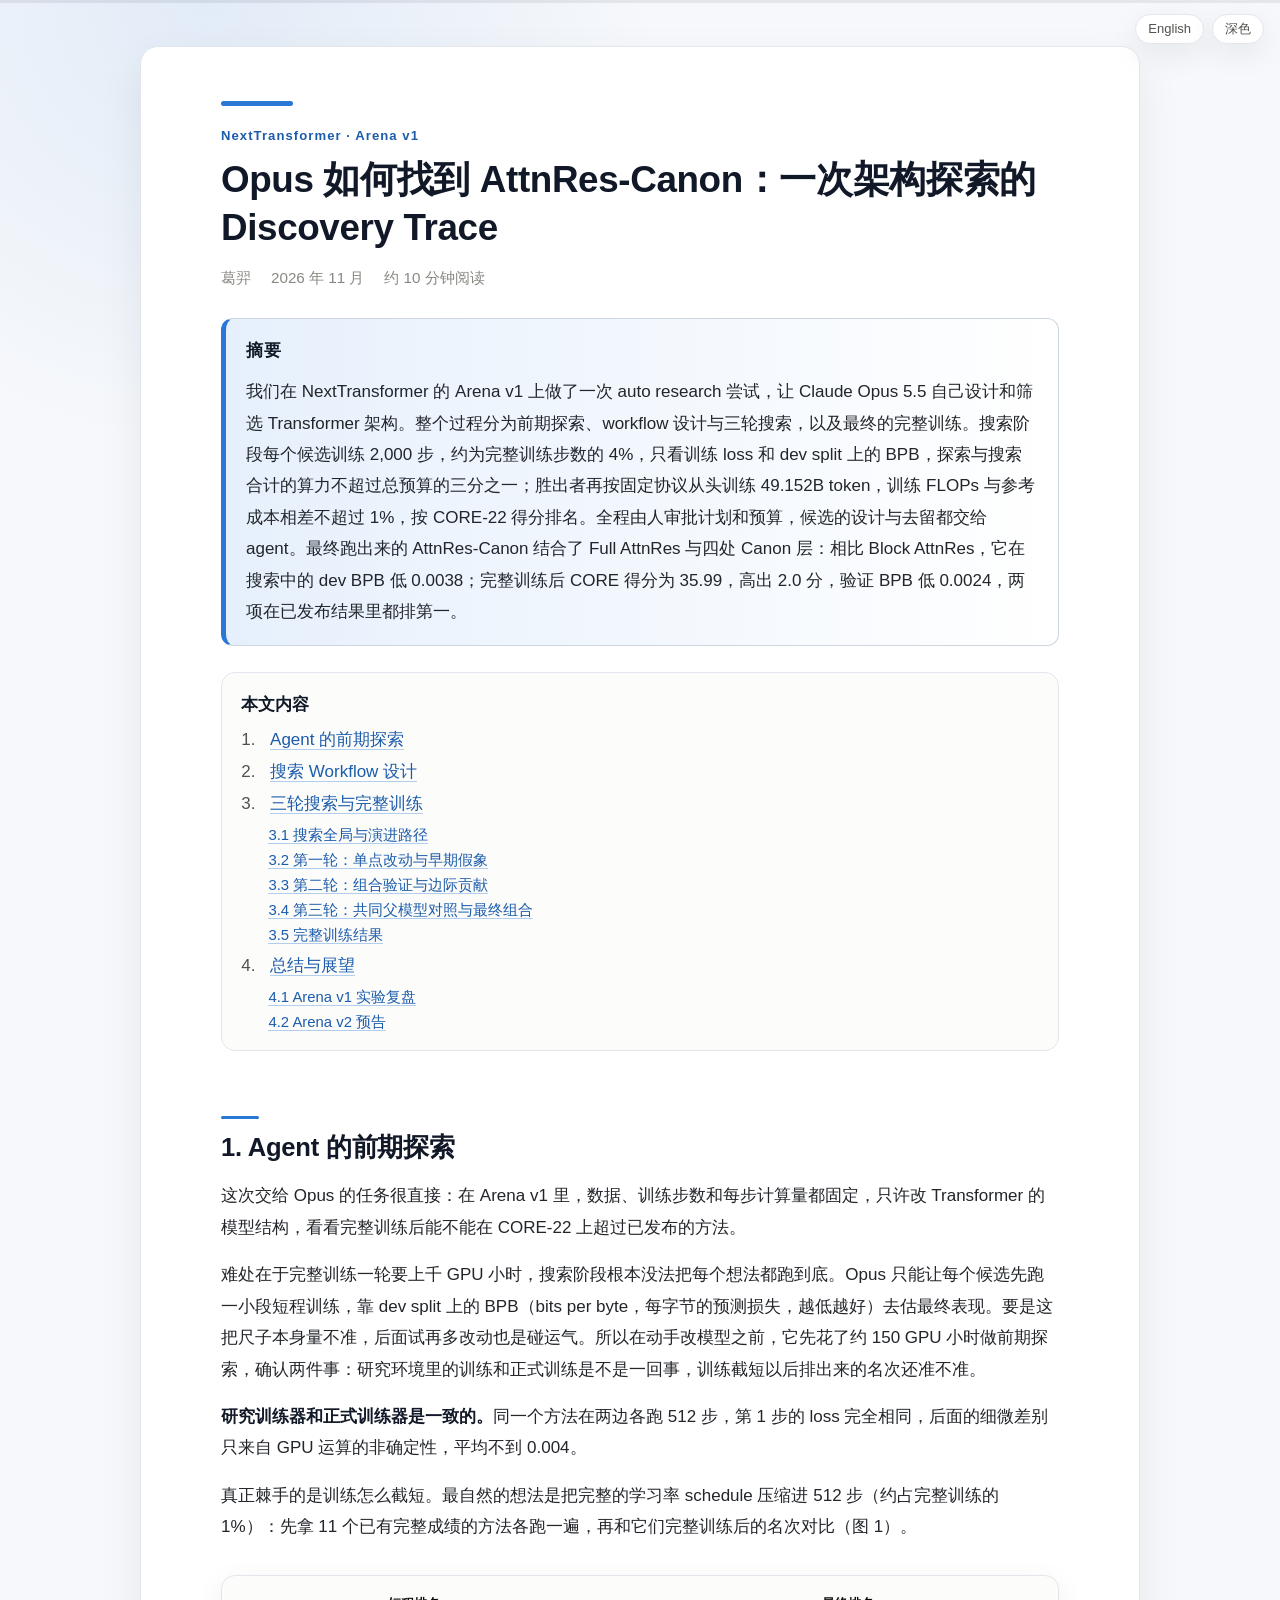
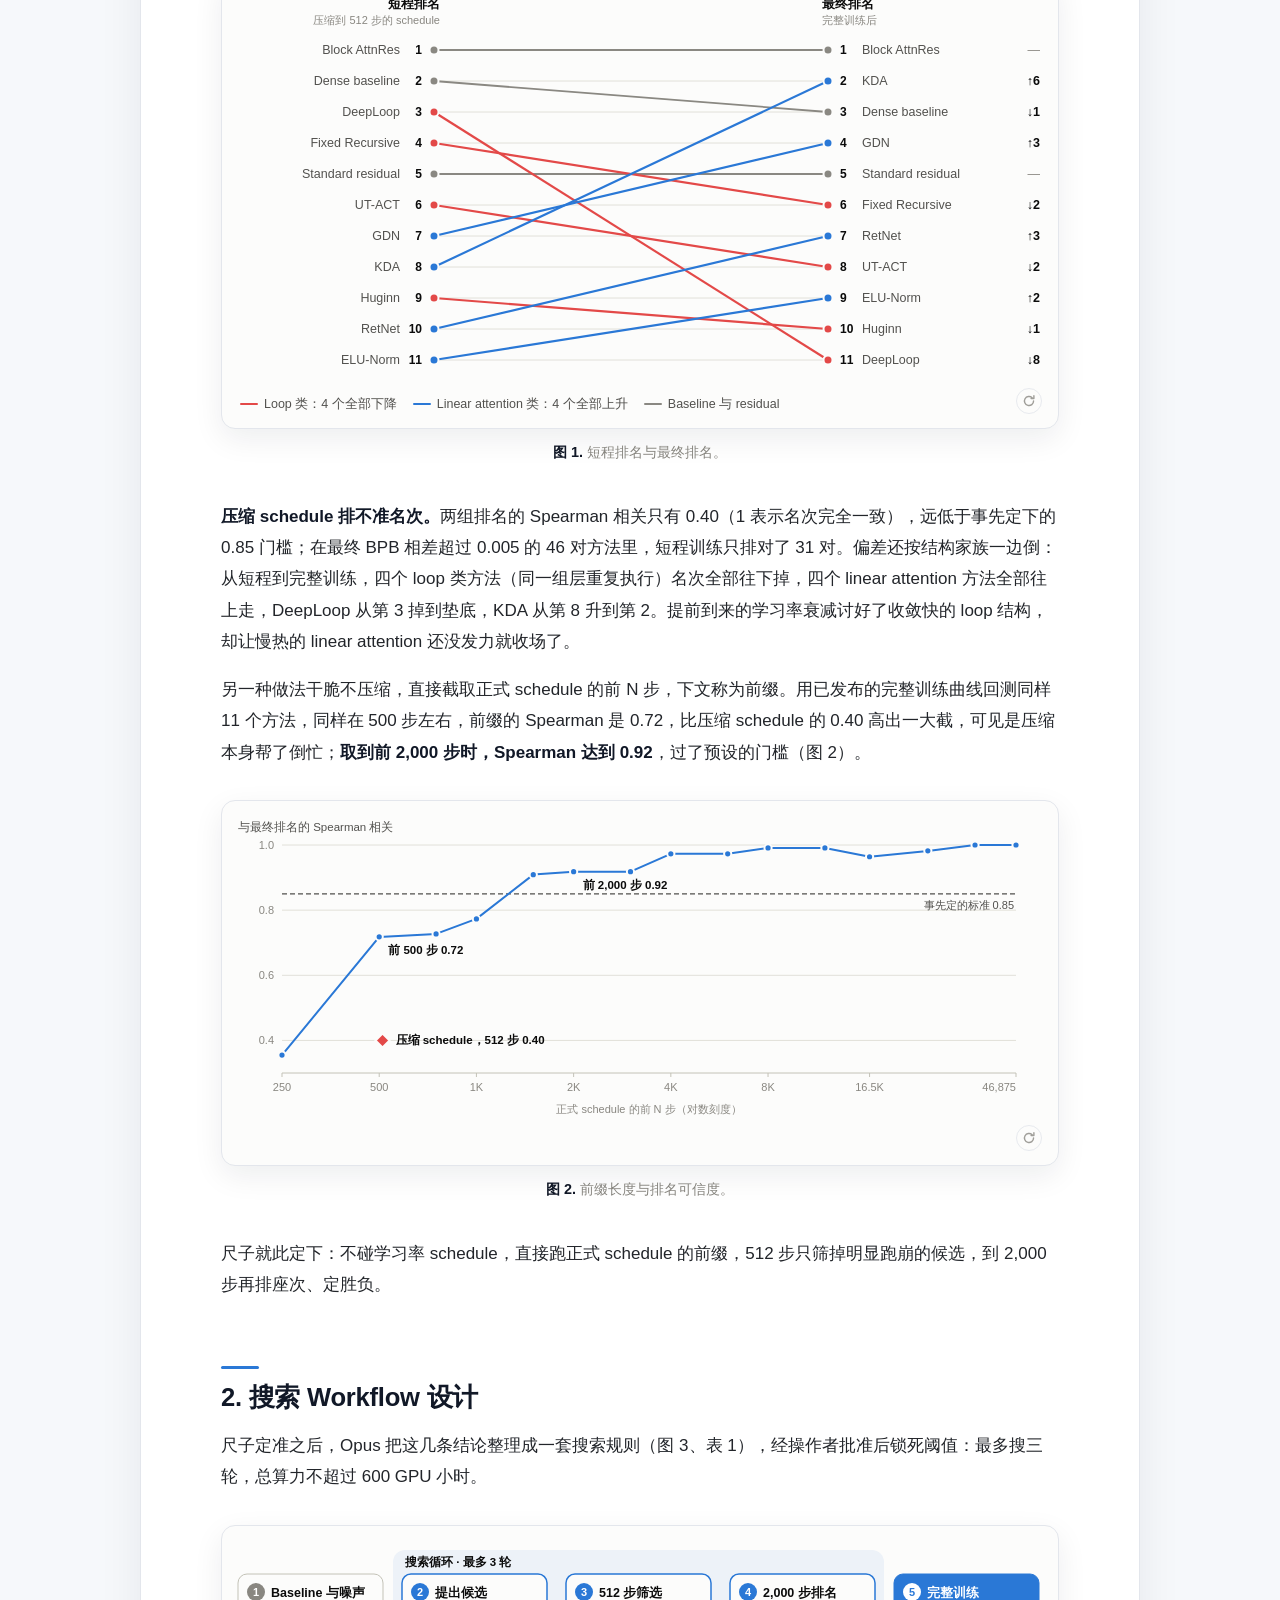
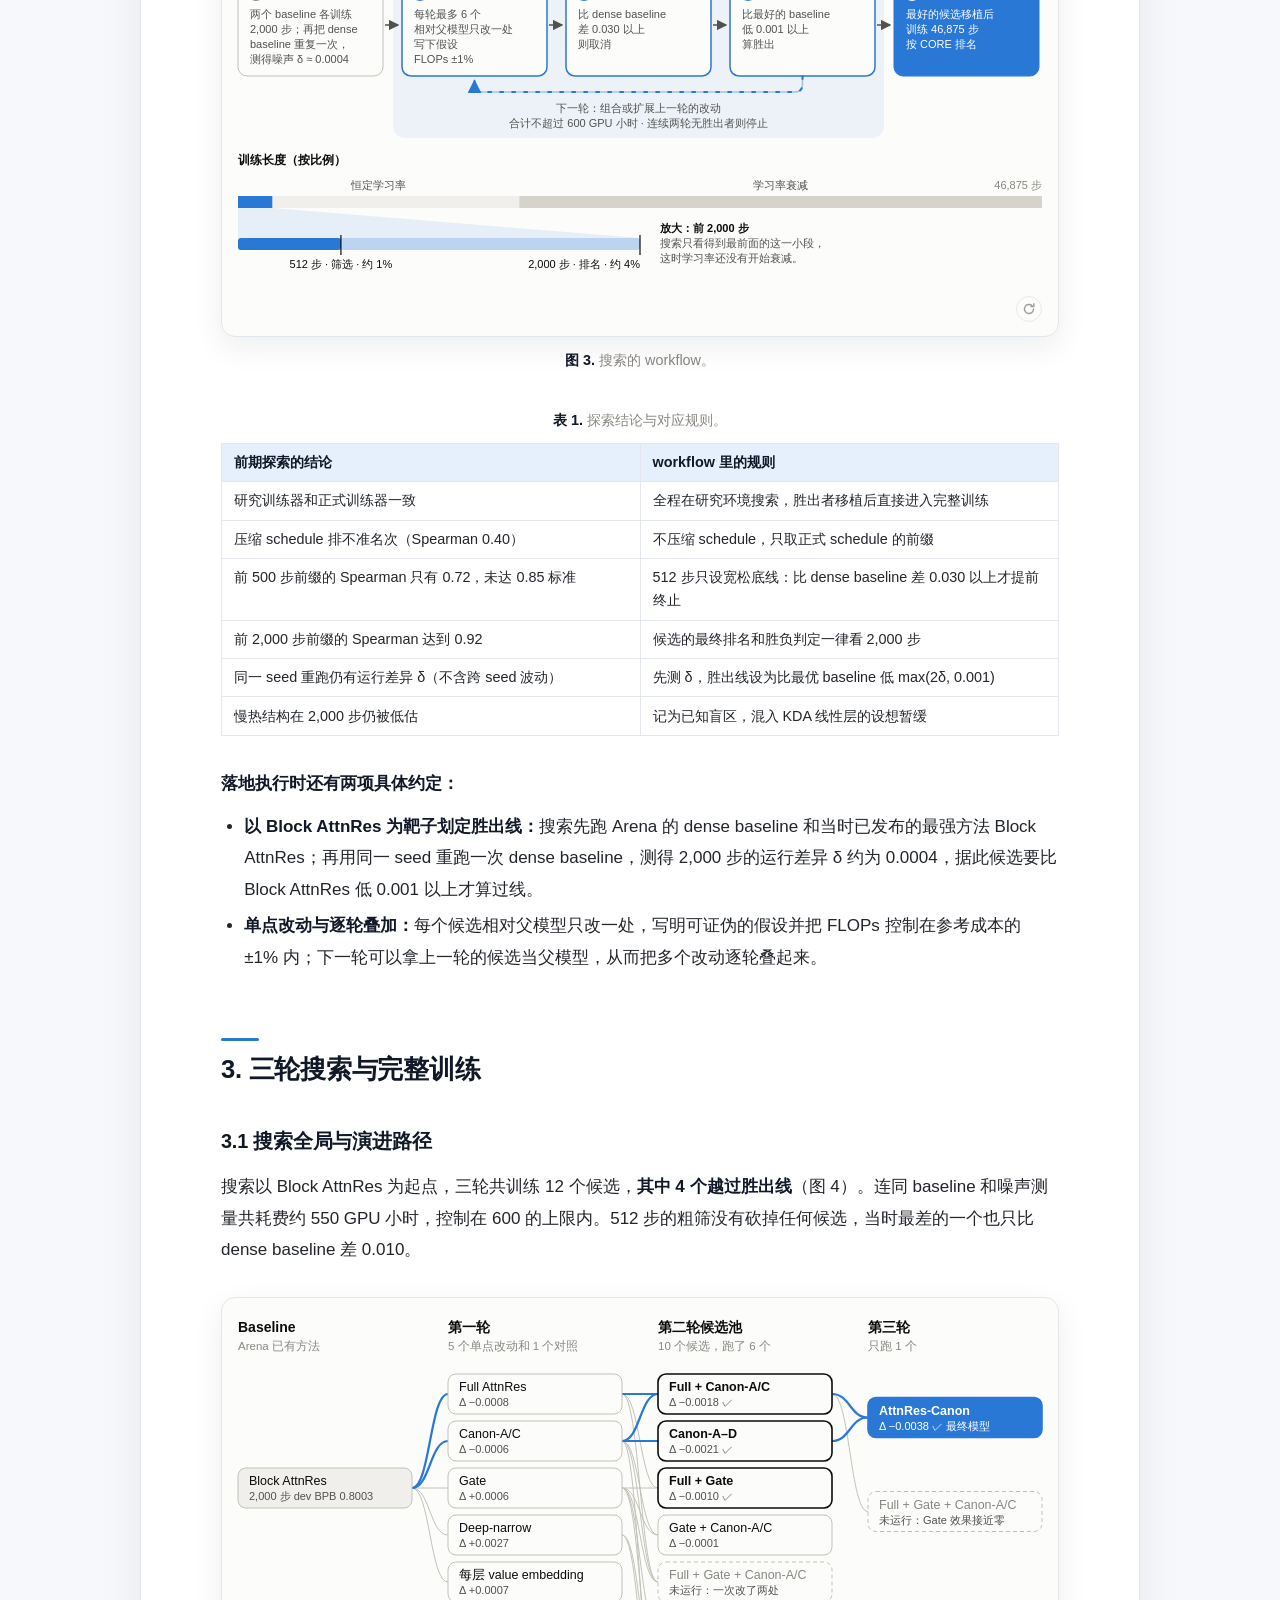
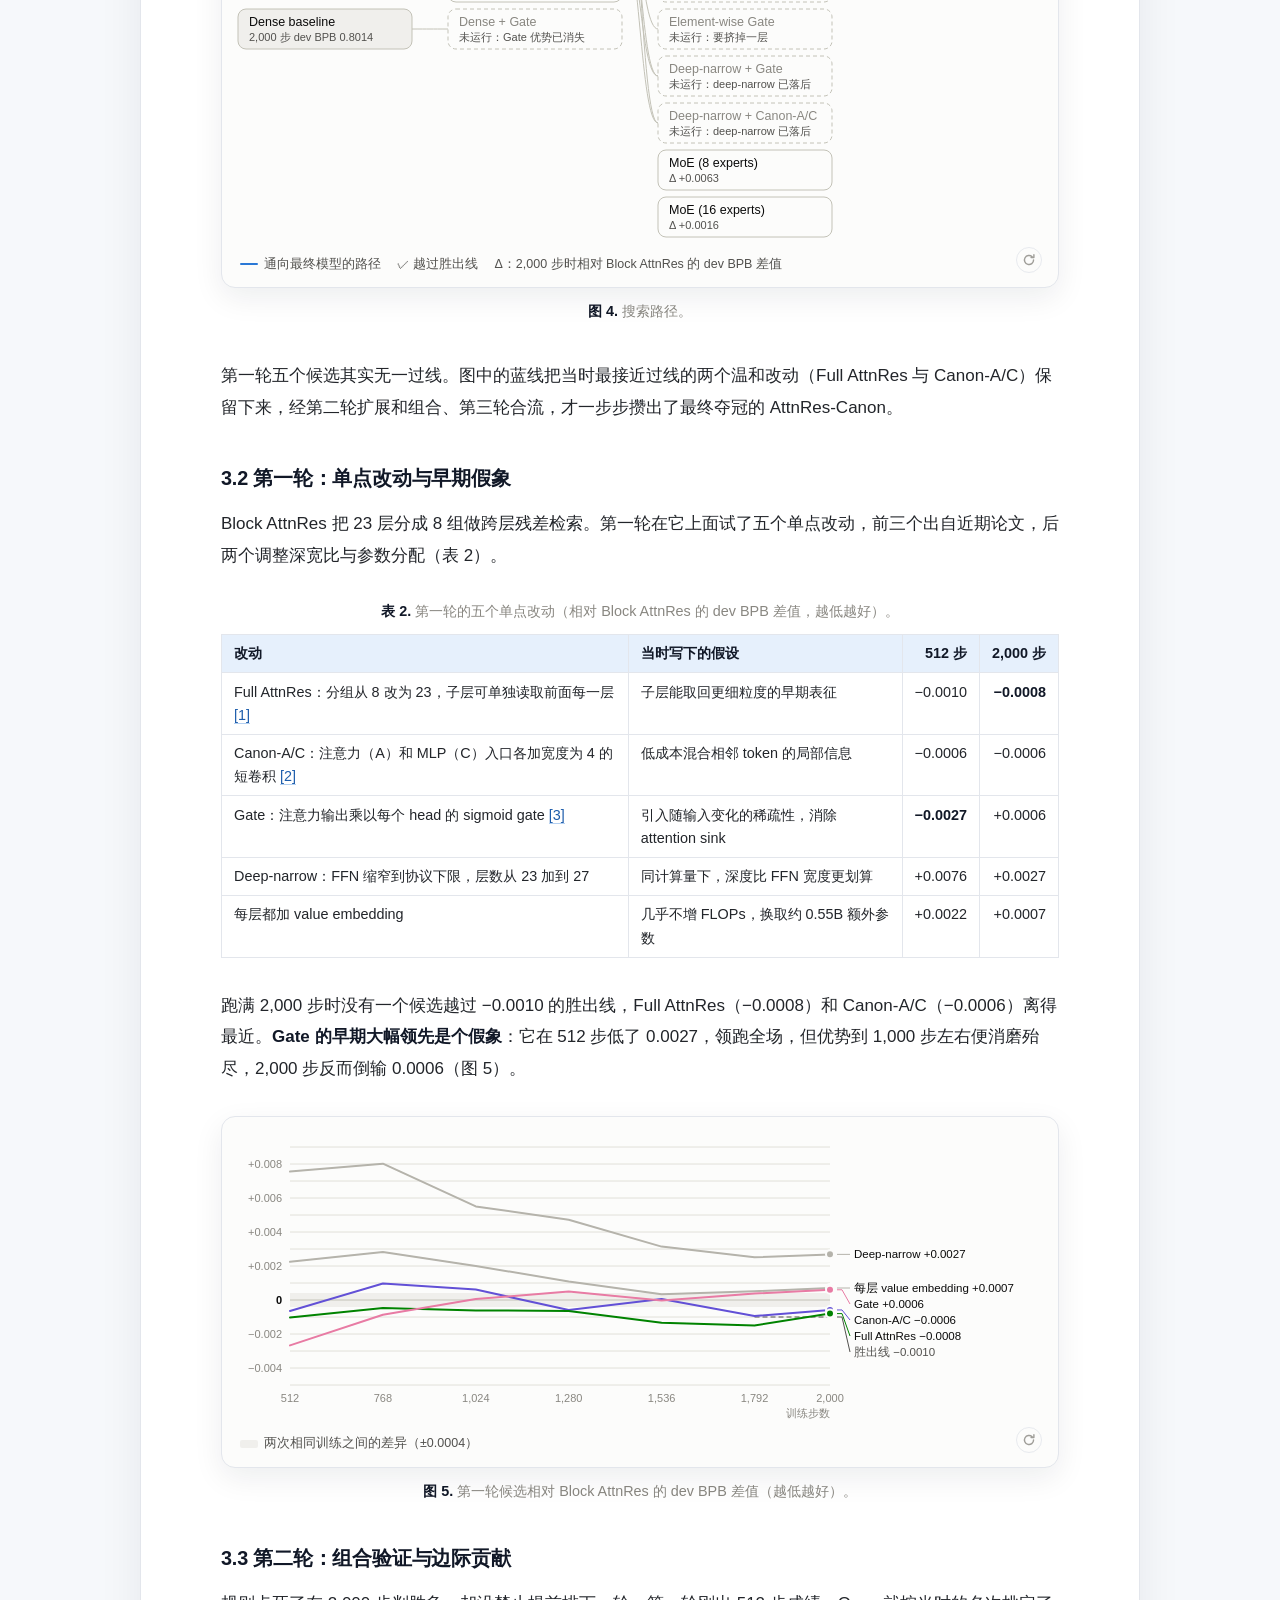
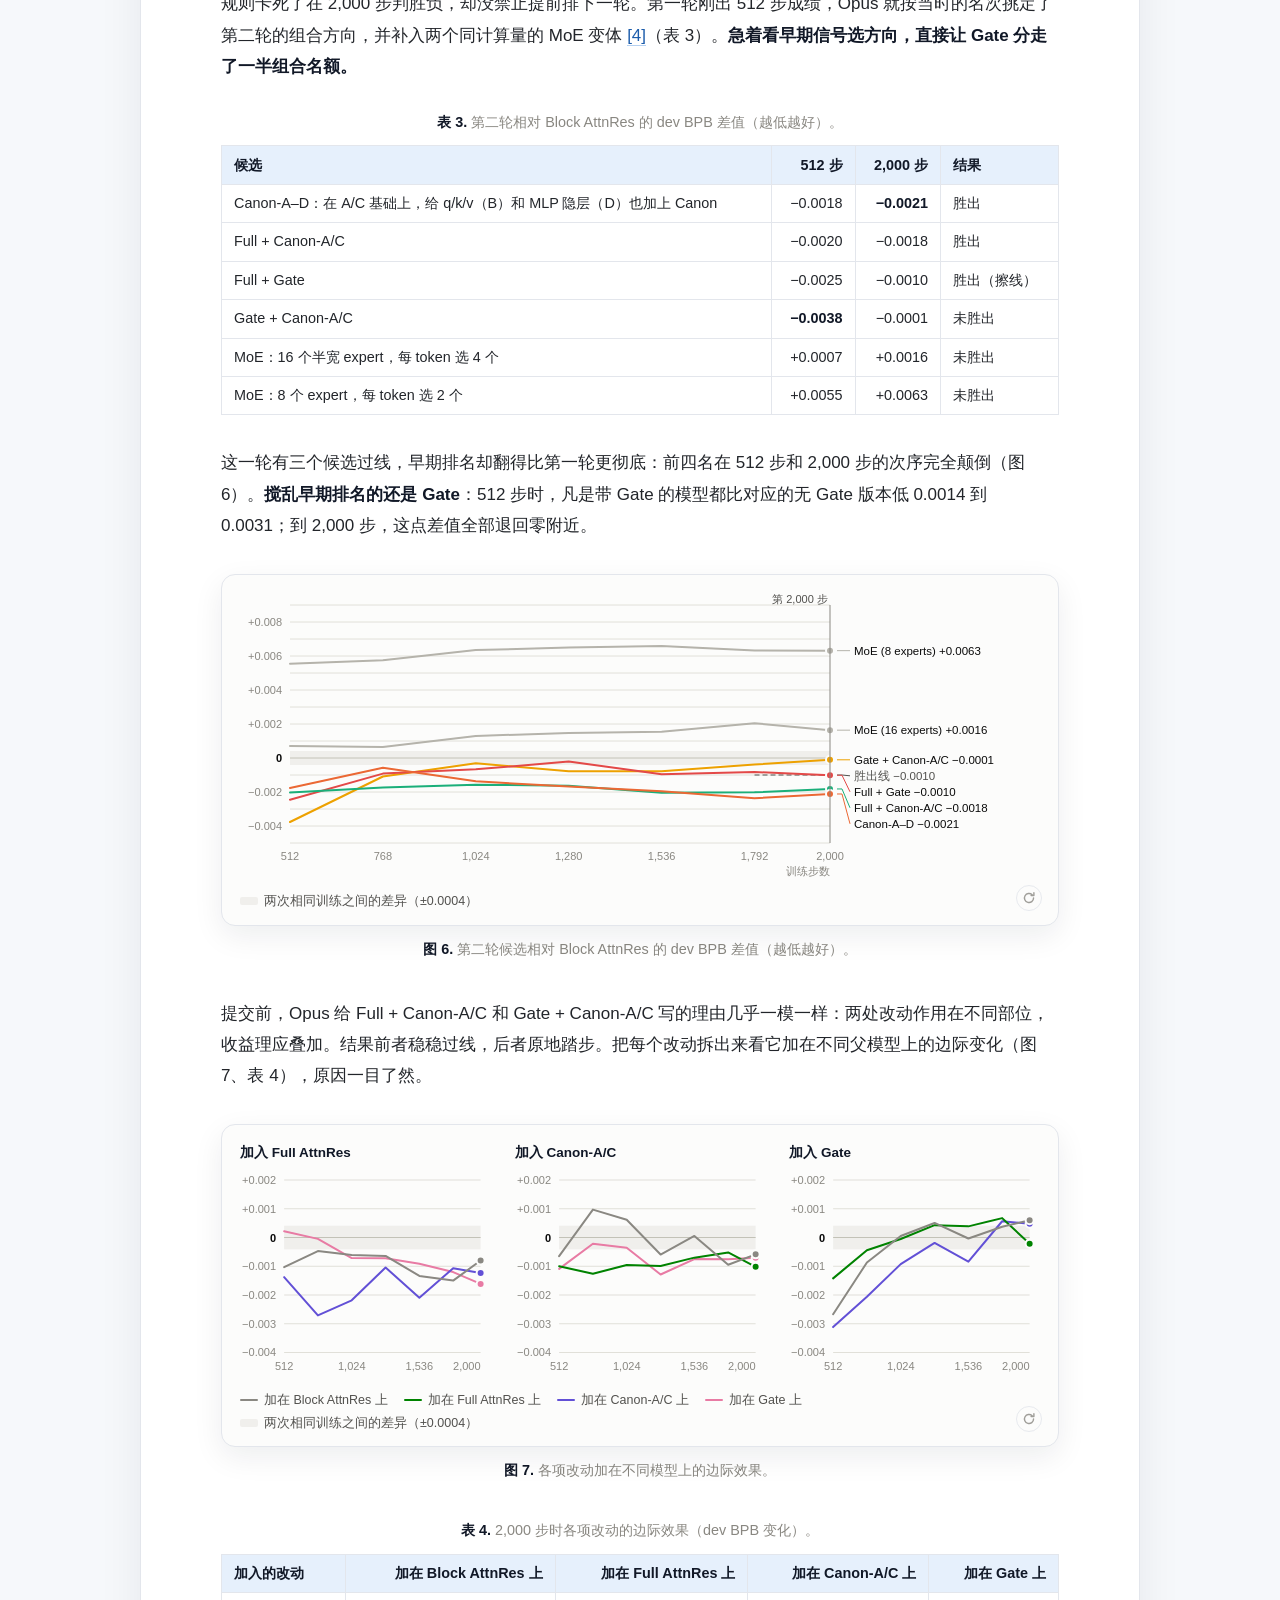
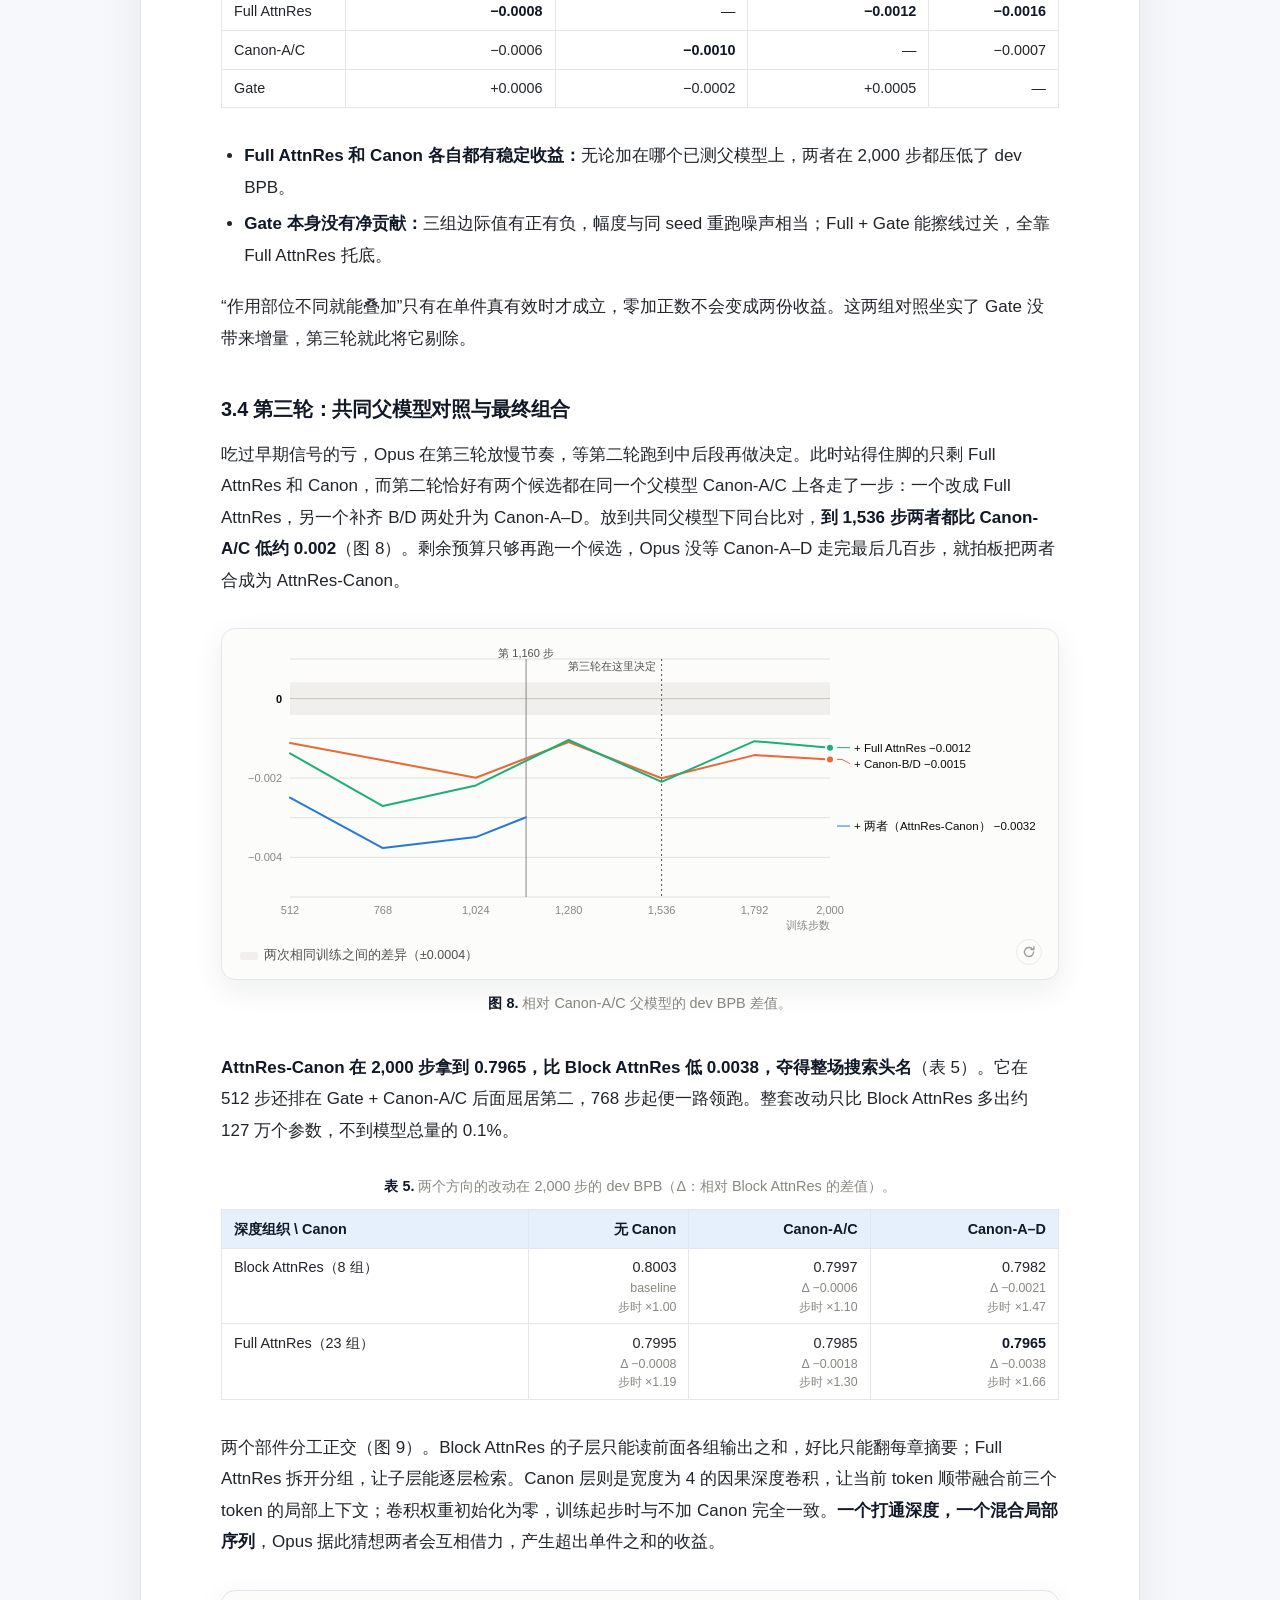
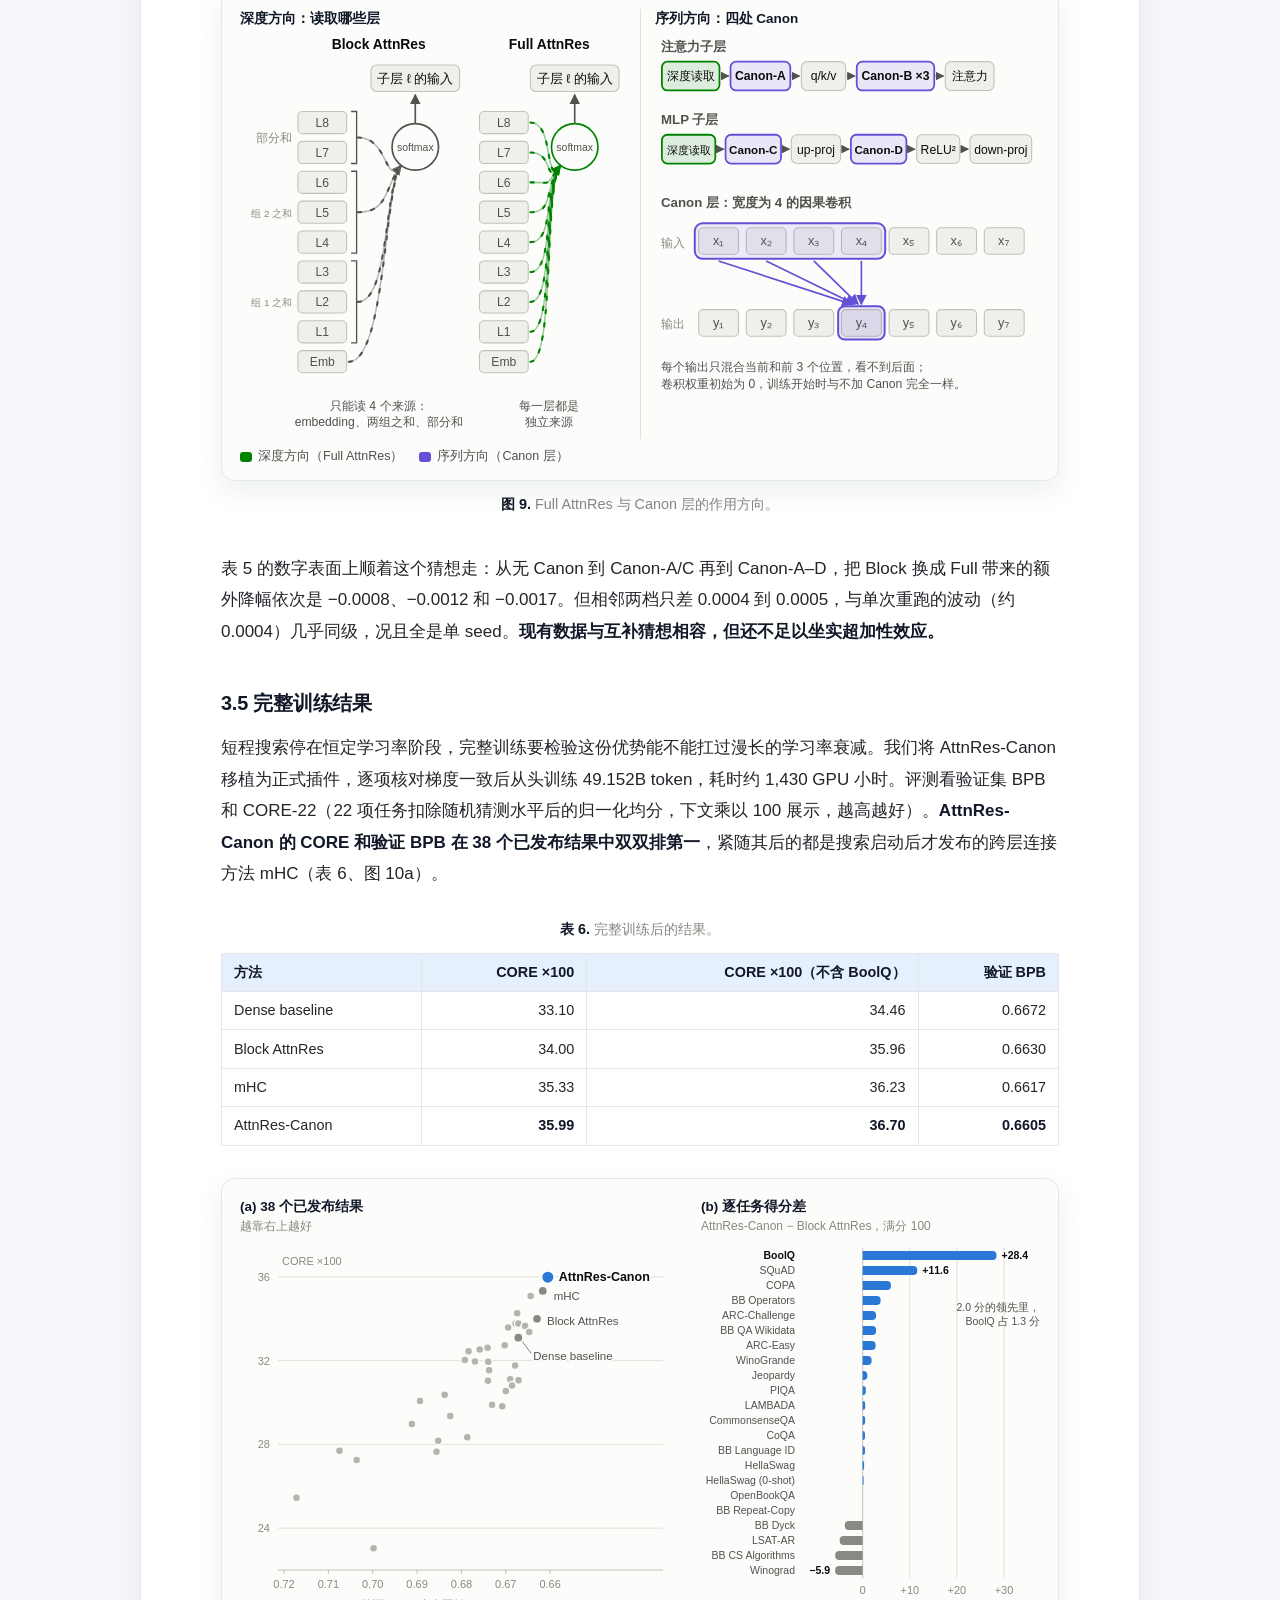
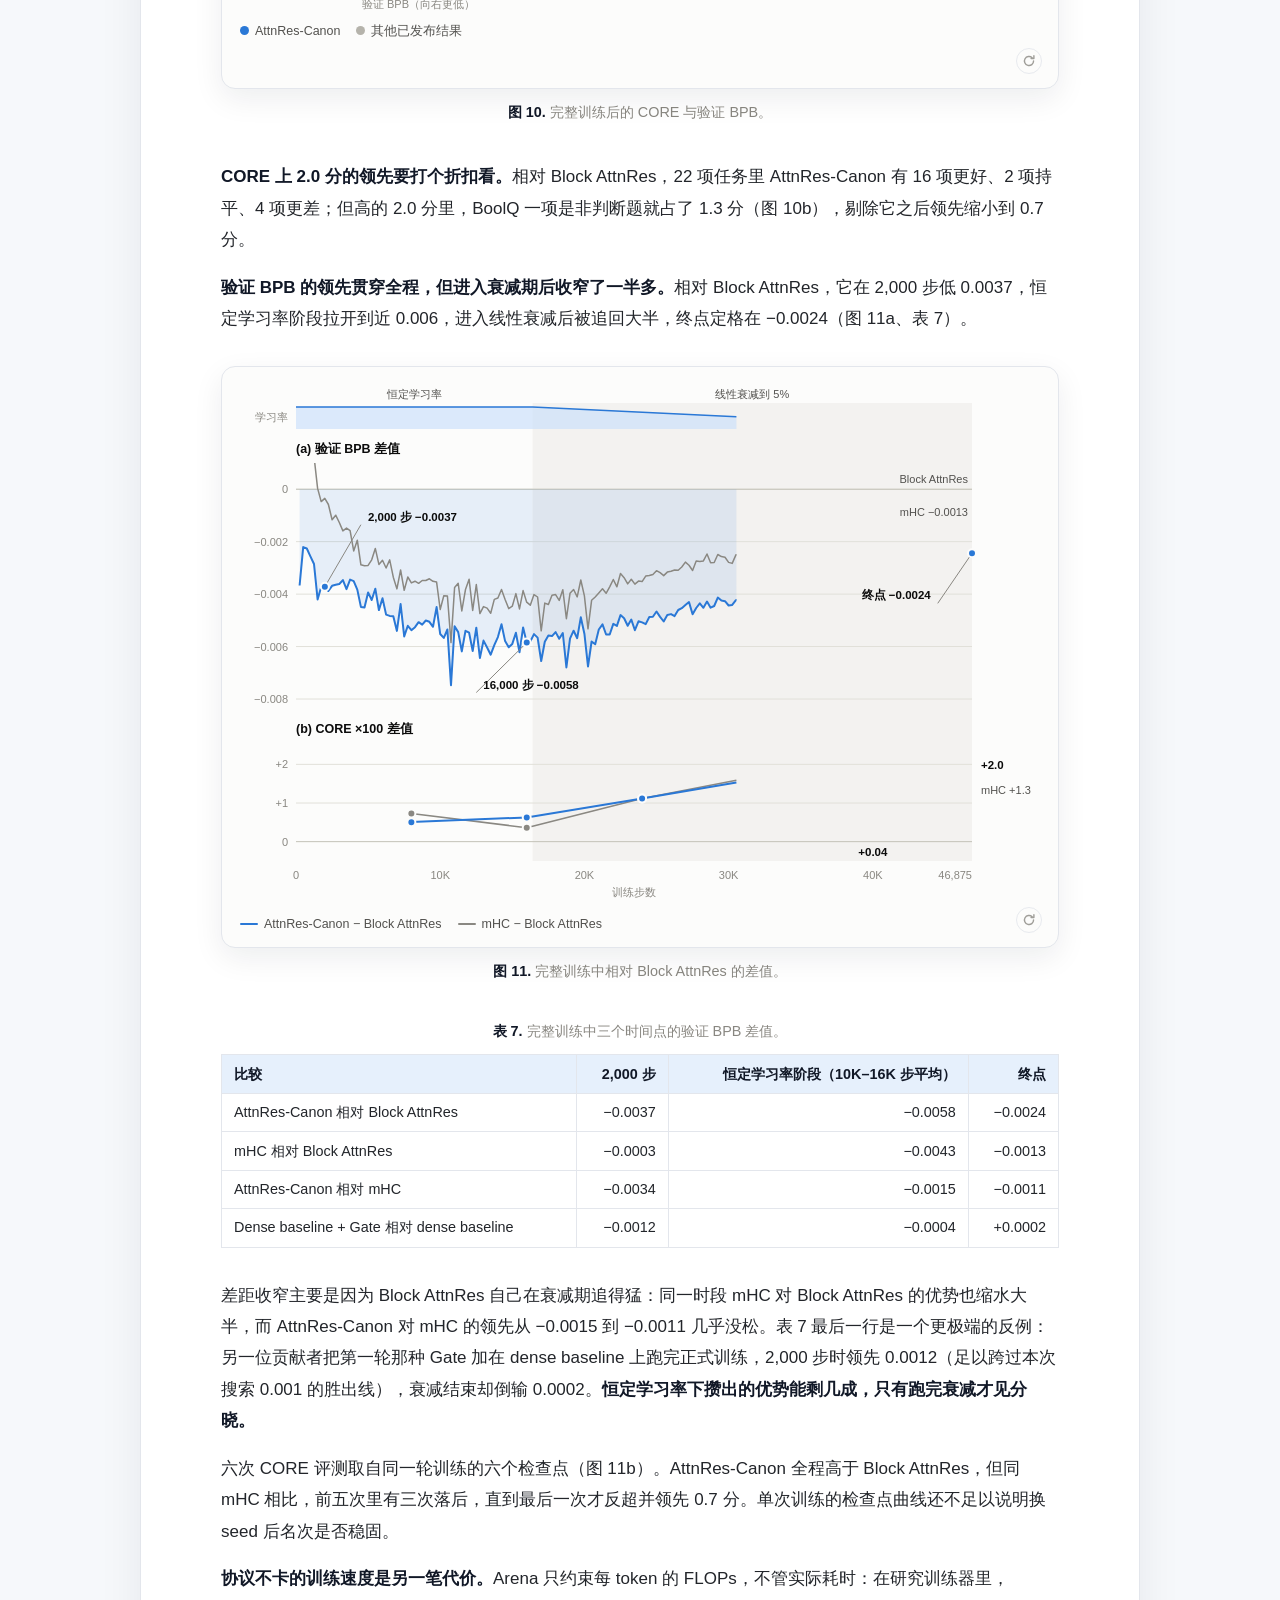
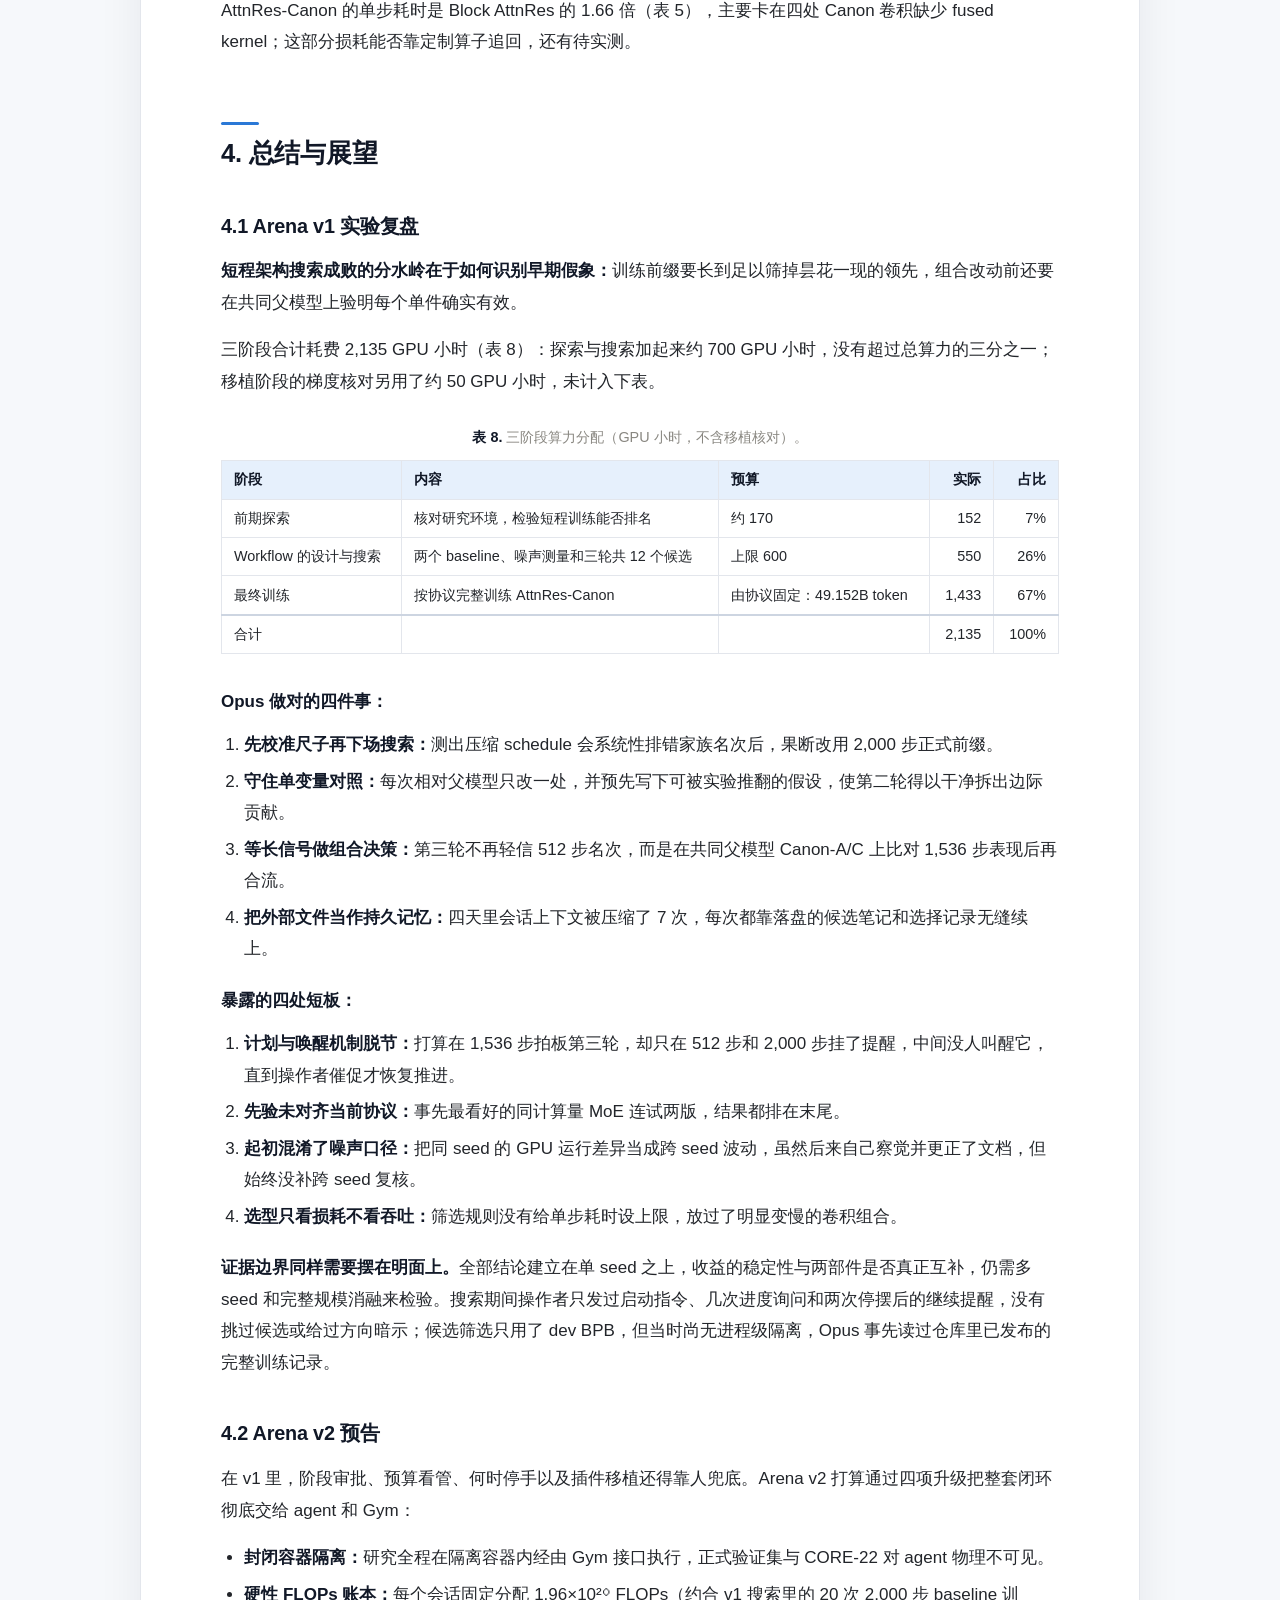
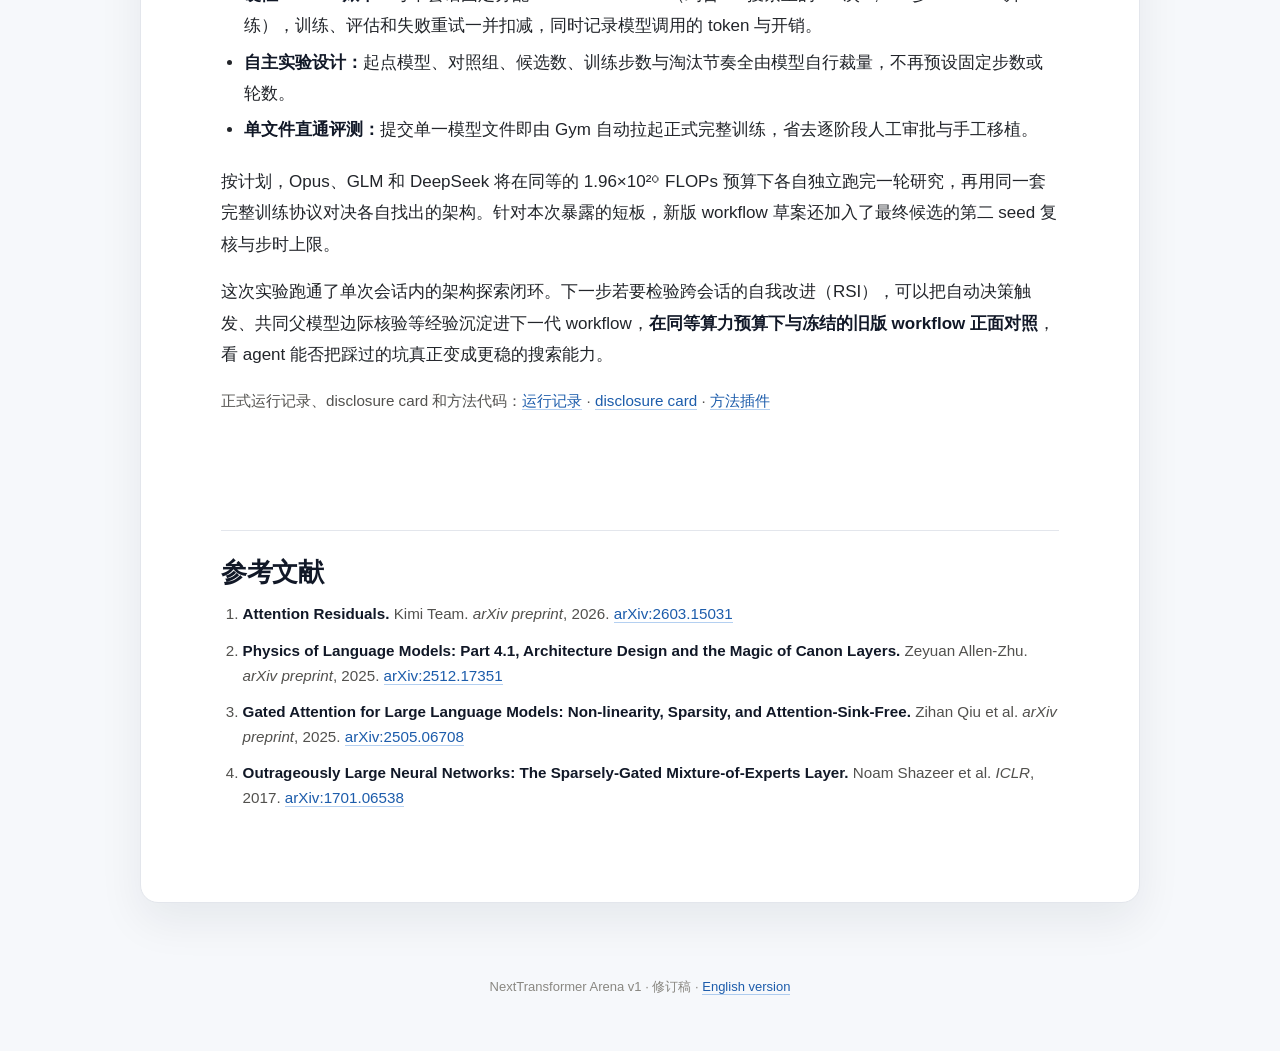
==== attnres-canon/index.html @ 731412e9 "Add the AttnRes-Canon post and a GitHub Pages index The post "How Opus Found AttnRes-Canon" (Chinese" ====
<!doctype html>
<html lang="zh-CN">
<head>
  <meta charset="utf-8">
  <meta name="viewport" content="width=device-width, initial-scale=1">
  <title>Opus 如何找到 AttnRes-Canon：一次架构探索的 Discovery Trace</title>
  <meta name="description" content="我们在 NextTransformer Arena v1 上做了一次 auto research 尝试：Claude Opus 自主设计和筛选架构，找到了 AttnRes-Canon。本文复盘这次搜索的过程、现象与经验。">
  <link rel="icon" href="favicon.svg" type="image/svg+xml">
  <link rel="alternate" hreflang="en" href="en/">
  <link rel="stylesheet" href="styles.css">
</head>
<body>
<div class="progress" aria-hidden="true"><span></span></div>
<div class="top-actions">
  <a class="pill" href="en/" hreflang="en" lang="en">English</a>
  <button id="theme-toggle" class="pill" type="button" aria-label="切换浅色或深色主题">深色</button>
</div>

<div class="page">
<nav class="rail" aria-label="章节导航">
  <div class="rail-title">本文内容</div>
  <ol>
    <li><a href="#s1"><span>1</span>前期探索</a></li>
    <li><a href="#s2"><span>2</span>Workflow 设计</a></li>
    <li><a href="#s3"><span>3</span>搜索与结果</a></li>
    <li class="sub"><a href="#s3-1">搜索路径</a></li>
    <li class="sub"><a href="#s3-2">第一轮</a></li>
    <li class="sub"><a href="#s3-3">第二轮</a></li>
    <li class="sub"><a href="#s3-4">第三轮</a></li>
    <li class="sub"><a href="#s3-5">完整训练结果</a></li>
    <li><a href="#s4"><span>4</span>总结与展望</a></li>
    <li class="sub"><a href="#s4-1">Arena v1 复盘</a></li>
    <li class="sub"><a href="#s4-2">Arena v2 预告</a></li>
  </ol>
</nav>

<main id="top">
<article>
  <header class="post-head">
    <p class="eyebrow">NextTransformer · Arena v1</p>
    <h1>Opus 如何找到 AttnRes-Canon：一次架构探索的 Discovery Trace</h1>
    <p class="post-meta"><span>葛羿</span><span>2026 年 11 月</span><span>约 10 分钟阅读</span></p>
  </header>

  <div class="abstract">
    <div class="abstract-label">摘要</div>
    <p>我们在 NextTransformer 的 Arena v1 上做了一次 auto research 尝试，让 Claude Opus 5.5 自己设计和筛选 Transformer 架构。整个过程分为前期探索、workflow 设计与三轮搜索，以及最终的完整训练。搜索阶段每个候选训练 2,000 步，约为完整训练步数的 4%，只看训练 loss 和 dev split 上的 BPB，探索与搜索合计的算力不超过总预算的三分之一；胜出者再按固定协议从头训练 49.152B token，训练 FLOPs 与参考成本相差不超过 1%，按 CORE-22 得分排名。全程由人审批计划和预算，候选的设计与去留都交给 agent。最终跑出来的 AttnRes-Canon 结合了 Full AttnRes 与四处 Canon 层：相比 Block AttnRes，它在搜索中的 dev BPB 低 0.0038；完整训练后 CORE 得分为 35.99，高出 2.0 分，验证 BPB 低 0.0024，两项在已发布结果里都排第一。</p>
  </div>

  <nav class="toc" aria-label="本文内容">
    <div class="toc-title">本文内容</div>
    <ol>
      <li><a href="#s1">Agent 的前期探索</a></li>
      <li><a href="#s2">搜索 Workflow 设计</a></li>
      <li><a href="#s3">三轮搜索与完整训练</a></li>
      <li class="sub"><a href="#s3-1">3.1 搜索全局与演进路径</a></li>
      <li class="sub"><a href="#s3-2">3.2 第一轮：单点改动与早期假象</a></li>
      <li class="sub"><a href="#s3-3">3.3 第二轮：组合验证与边际贡献</a></li>
      <li class="sub"><a href="#s3-4">3.4 第三轮：共同父模型对照与最终组合</a></li>
      <li class="sub"><a href="#s3-5">3.5 完整训练结果</a></li>
      <li><a href="#s4">总结与展望</a></li>
      <li class="sub"><a href="#s4-1">4.1 Arena v1 实验复盘</a></li>
      <li class="sub"><a href="#s4-2">4.2 Arena v2 预告</a></li>
    </ol>
  </nav>


  <!-- 1 -->
  <section id="s1">
    <h2>1. Agent 的前期探索</h2>

    <p>这次交给 Opus 的任务很直接：在 Arena v1 里，数据、训练步数和每步计算量都固定，只许改 Transformer 的模型结构，看看完整训练后能不能在 CORE-22 上超过已发布的方法。</p>

    <p>难处在于完整训练一轮要上千 GPU 小时，搜索阶段根本没法把每个想法都跑到底。Opus 只能让每个候选先跑一小段短程训练，靠 dev split 上的 BPB（bits per byte，每字节的预测损失，越低越好）去估最终表现。要是这把尺子本身量不准，后面试再多改动也是碰运气。所以在动手改模型之前，它先花了约 150 GPU 小时做前期探索，确认两件事：研究环境里的训练和正式训练是不是一回事，训练截短以后排出来的名次还准不准。</p>

    <p><strong>研究训练器和正式训练器是一致的。</strong>同一个方法在两边各跑 512 步，第 1 步的 loss 完全相同，后面的细微差别只来自 GPU 运算的非确定性，平均不到 0.004。</p>

    <p>真正棘手的是训练怎么截短。最自然的想法是把完整的学习率 schedule 压缩进 512 步（约占完整训练的 1%）：先拿 11 个已有完整成绩的方法各跑一遍，再和它们完整训练后的名次对比（图 1）。</p>

    <figure class="wide" id="fig-proxy">
      <div class="fig-body" data-figure="slope"></div>
      <figcaption><strong>图 1.</strong> 短程排名与最终排名。</figcaption>
    </figure>

    <p><strong>压缩 schedule 排不准名次。</strong>两组排名的 Spearman 相关只有 0.40（1 表示名次完全一致），远低于事先定下的 0.85 门槛；在最终 BPB 相差超过 0.005 的 46 对方法里，短程训练只排对了 31 对。偏差还按结构家族一边倒：从短程到完整训练，四个 loop 类方法（同一组层重复执行）名次全部往下掉，四个 linear attention 方法全部往上走，DeepLoop 从第 3 掉到垫底，KDA 从第 8 升到第 2。提前到来的学习率衰减讨好了收敛快的 loop 结构，却让慢热的 linear attention 还没发力就收场了。</p>

    <p>另一种做法干脆不压缩，直接截取正式 schedule 的前 N 步，下文称为前缀。用已发布的完整训练曲线回测同样 11 个方法，同样在 500 步左右，前缀的 Spearman 是 0.72，比压缩 schedule 的 0.40 高出一大截，可见是压缩本身帮了倒忙；<strong>取到前 2,000 步时，Spearman 达到 0.92</strong>，过了预设的门槛（图 2）。</p>

    <figure class="wide" id="fig-backtest">
      <div class="fig-body" data-figure="backtest"></div>
      <figcaption><strong>图 2.</strong> 前缀长度与排名可信度。</figcaption>
    </figure>

    <p>尺子就此定下：不碰学习率 schedule，直接跑正式 schedule 的前缀，512 步只筛掉明显跑崩的候选，到 2,000 步再排座次、定胜负。</p>
  </section>

  <!-- 2 -->
  <section id="s2">
    <h2>2. 搜索 Workflow 设计</h2>

    <p>尺子定准之后，Opus 把这几条结论整理成一套搜索规则（图 3、表 1），经操作者批准后锁死阈值：最多搜三轮，总算力不超过 600 GPU 小时。</p>

    <figure class="wide" id="fig-workflow">
      <div class="fig-body" data-figure="workflow"></div>
      <figcaption><strong>图 3.</strong> 搜索的 workflow。</figcaption>
    </figure>

    <figure class="tbl wide" id="tab-rules">
      <figcaption><strong>表 1.</strong> 探索结论与对应规则。</figcaption>
      <div class="table-wrap">
      <table class="plain">
        <thead><tr><th>前期探索的结论</th><th>workflow 里的规则</th></tr></thead>
        <tbody>
          <tr><td>研究训练器和正式训练器一致</td><td>全程在研究环境搜索，胜出者移植后直接进入完整训练</td></tr>
          <tr><td>压缩 schedule 排不准名次（Spearman 0.40）</td><td>不压缩 schedule，只取正式 schedule 的前缀</td></tr>
          <tr><td>前 500 步前缀的 Spearman 只有 0.72，未达 0.85 标准</td><td>512 步只设宽松底线：比 dense baseline 差 0.030 以上才提前终止</td></tr>
          <tr><td>前 2,000 步前缀的 Spearman 达到 0.92</td><td>候选的最终排名和胜负判定一律看 2,000 步</td></tr>
          <tr><td>同一 seed 重跑仍有运行差异 δ（不含跨 seed 波动）</td><td>先测 δ，胜出线设为比最优 baseline 低 max(2δ, 0.001)</td></tr>
          <tr><td>慢热结构在 2,000 步仍被低估</td><td>记为已知盲区，混入 KDA 线性层的设想暂缓</td></tr>
        </tbody>
      </table>
      </div>
    </figure>

    <p class="list-lead">落地执行时还有两项具体约定：</p>

    <ul>
      <li><strong>以 Block AttnRes 为靶子划定胜出线：</strong>搜索先跑 Arena 的 dense baseline 和当时已发布的最强方法 Block AttnRes；再用同一 seed 重跑一次 dense baseline，测得 2,000 步的运行差异 δ 约为 0.0004，据此候选要比 Block AttnRes 低 0.001 以上才算过线。</li>
      <li><strong>单点改动与逐轮叠加：</strong>每个候选相对父模型只改一处，写明可证伪的假设并把 FLOPs 控制在参考成本的 ±1% 内；下一轮可以拿上一轮的候选当父模型，从而把多个改动逐轮叠起来。</li>
    </ul>
  </section>

  <!-- 3 -->
  <section id="s3">
    <h2>3. 三轮搜索与完整训练</h2>

    <h3 id="s3-1">3.1 搜索全局与演进路径</h3>

    <p>搜索以 Block AttnRes 为起点，三轮共训练 12 个候选，<strong>其中 4 个越过胜出线</strong>（图 4）。连同 baseline 和噪声测量共耗费约 550 GPU 小时，控制在 600 的上限内。512 步的粗筛没有砍掉任何候选，当时最差的一个也只比 dense baseline 差 0.010。</p>

    <figure class="wide" id="fig-lineage">
      <div class="fig-body" data-figure="lineage"></div>
      <figcaption><strong>图 4.</strong> 搜索路径。</figcaption>
    </figure>

    <p>第一轮五个候选其实无一过线。图中的蓝线把当时最接近过线的两个温和改动（Full AttnRes 与 Canon-A/C）保留下来，经第二轮扩展和组合、第三轮合流，才一步步攒出了最终夺冠的 AttnRes-Canon。</p>

    <h3 id="s3-2">3.2 第一轮：单点改动与早期假象</h3>

    <p>Block AttnRes 把 23 层分成 8 组做跨层残差检索。第一轮在它上面试了五个单点改动，前三个出自近期论文，后两个调整深宽比与参数分配（表 2）。</p>

    <figure class="tbl wide" id="tab-round1">
      <figcaption><strong>表 2.</strong> 第一轮的五个单点改动（相对 Block AttnRes 的 dev BPB 差值，越低越好）。</figcaption>
      <div class="table-wrap">
      <table>
        <thead><tr><th>改动</th><th>当时写下的假设</th><th class="num nw">512 步</th><th class="num nw">2,000 步</th></tr></thead>
        <tbody>
          <tr><td>Full AttnRes：分组从 8 改为 23，子层可单独读取前面每一层 <a class="cite" href="#ref-1">[1]</a></td><td>子层能取回更细粒度的早期表征</td><td class="num">−0.0010</td><td class="num"><strong>−0.0008</strong></td></tr>
          <tr><td>Canon-A/C：注意力（A）和 MLP（C）入口各加宽度为 4 的短卷积 <a class="cite" href="#ref-2">[2]</a></td><td>低成本混合相邻 token 的局部信息</td><td class="num">−0.0006</td><td class="num">−0.0006</td></tr>
          <tr><td>Gate：注意力输出乘以每个 head 的 sigmoid gate <a class="cite" href="#ref-3">[3]</a></td><td>引入随输入变化的稀疏性，消除 attention sink</td><td class="num"><strong>−0.0027</strong></td><td class="num">+0.0006</td></tr>
          <tr><td>Deep-narrow：FFN 缩窄到协议下限，层数从 23 加到 27</td><td>同计算量下，深度比 FFN 宽度更划算</td><td class="num">+0.0076</td><td class="num">+0.0027</td></tr>
          <tr><td>每层都加 value embedding</td><td>几乎不增 FLOPs，换取约 0.55B 额外参数</td><td class="num">+0.0022</td><td class="num">+0.0007</td></tr>
        </tbody>
      </table>
      </div>
    </figure>

    <p>跑满 2,000 步时没有一个候选越过 −0.0010 的胜出线，Full AttnRes（−0.0008）和 Canon-A/C（−0.0006）离得最近。<strong>Gate 的早期大幅领先是个假象</strong>：它在 512 步低了 0.0027，领跑全场，但优势到 1,000 步左右便消磨殆尽，2,000 步反而倒输 0.0006（图 5）。</p>

    <figure class="wide" id="fig-round1">
      <div class="fig-body" data-figure="round1"></div>
      <figcaption><strong>图 5.</strong> 第一轮候选相对 Block AttnRes 的 dev BPB 差值（越低越好）。</figcaption>
    </figure>

    <h3 id="s3-3">3.3 第二轮：组合验证与边际贡献</h3>

    <p>规则卡死了在 2,000 步判胜负，却没禁止提前排下一轮。第一轮刚出 512 步成绩，Opus 就按当时的名次挑定了第二轮的组合方向，并补入两个同计算量的 MoE 变体 <a class="cite" href="#ref-4">[4]</a>（表 3）。<strong>急着看早期信号选方向，直接让 Gate 分走了一半组合名额。</strong></p>

    <figure class="tbl wide" id="tab-round2">
      <figcaption><strong>表 3.</strong> 第二轮相对 Block AttnRes 的 dev BPB 差值（越低越好）。</figcaption>
      <div class="table-wrap">
      <table>
        <thead><tr><th>候选</th><th class="num nw">512 步</th><th class="num nw">2,000 步</th><th>结果</th></tr></thead>
        <tbody>
          <tr><td>Canon-A–D：在 A/C 基础上，给 q/k/v（B）和 MLP 隐层（D）也加上 Canon</td><td class="num">−0.0018</td><td class="num"><strong>−0.0021</strong></td><td>胜出</td></tr>
          <tr><td>Full + Canon-A/C</td><td class="num">−0.0020</td><td class="num">−0.0018</td><td>胜出</td></tr>
          <tr><td>Full + Gate</td><td class="num">−0.0025</td><td class="num">−0.0010</td><td>胜出（擦线）</td></tr>
          <tr><td>Gate + Canon-A/C</td><td class="num"><strong>−0.0038</strong></td><td class="num">−0.0001</td><td>未胜出</td></tr>
          <tr><td>MoE：16 个半宽 expert，每 token 选 4 个</td><td class="num">+0.0007</td><td class="num">+0.0016</td><td>未胜出</td></tr>
          <tr><td>MoE：8 个 expert，每 token 选 2 个</td><td class="num">+0.0055</td><td class="num">+0.0063</td><td>未胜出</td></tr>
        </tbody>
      </table>
      </div>
    </figure>

    <p>这一轮有三个候选过线，早期排名却翻得比第一轮更彻底：前四名在 512 步和 2,000 步的次序完全颠倒（图 6）。<strong>搅乱早期排名的还是 Gate</strong>：512 步时，凡是带 Gate 的模型都比对应的无 Gate 版本低 0.0014 到 0.0031；到 2,000 步，这点差值全部退回零附近。</p>

    <figure class="wide" id="fig-round2">
      <div class="fig-body" data-figure="round2"></div>
      <figcaption><strong>图 6.</strong> 第二轮候选相对 Block AttnRes 的 dev BPB 差值（越低越好）。</figcaption>
    </figure>

    <p>提交前，Opus 给 Full + Canon-A/C 和 Gate + Canon-A/C 写的理由几乎一模一样：两处改动作用在不同部位，收益理应叠加。结果前者稳稳过线，后者原地踏步。把每个改动拆出来看它加在不同父模型上的边际变化（图 7、表 4），原因一目了然。</p>

    <figure class="wide" id="fig-marginal">
      <div class="fig-body" data-figure="marginal"></div>
      <figcaption><strong>图 7.</strong> 各项改动加在不同模型上的边际效果。</figcaption>
    </figure>

    <figure class="tbl wide" id="tab-marginal">
      <figcaption><strong>表 4.</strong> 2,000 步时各项改动的边际效果（dev BPB 变化）。</figcaption>
      <div class="table-wrap">
      <table>
        <thead><tr><th>加入的改动</th><th class="num">加在 Block AttnRes 上</th><th class="num">加在 Full AttnRes 上</th><th class="num">加在 Canon-A/C 上</th><th class="num">加在 Gate 上</th></tr></thead>
        <tbody>
          <tr><td>Full AttnRes</td><td class="num"><strong>−0.0008</strong></td><td class="num">—</td><td class="num"><strong>−0.0012</strong></td><td class="num"><strong>−0.0016</strong></td></tr>
          <tr><td>Canon-A/C</td><td class="num">−0.0006</td><td class="num"><strong>−0.0010</strong></td><td class="num">—</td><td class="num">−0.0007</td></tr>
          <tr><td>Gate</td><td class="num">+0.0006</td><td class="num">−0.0002</td><td class="num">+0.0005</td><td class="num">—</td></tr>
        </tbody>
      </table>
      </div>
    </figure>

    <ul>
      <li><strong>Full AttnRes 和 Canon 各自都有稳定收益：</strong>无论加在哪个已测父模型上，两者在 2,000 步都压低了 dev BPB。</li>
      <li><strong>Gate 本身没有净贡献：</strong>三组边际值有正有负，幅度与同 seed 重跑噪声相当；Full + Gate 能擦线过关，全靠 Full AttnRes 托底。</li>
    </ul>

    <p>“作用部位不同就能叠加”只有在单件真有效时才成立，零加正数不会变成两份收益。这两组对照坐实了 Gate 没带来增量，第三轮就此将它剔除。</p>

    <h3 id="s3-4">3.4 第三轮：共同父模型对照与最终组合</h3>

    <p>吃过早期信号的亏，Opus 在第三轮放慢节奏，等第二轮跑到中后段再做决定。此时站得住脚的只剩 Full AttnRes 和 Canon，而第二轮恰好有两个候选都在同一个父模型 Canon-A/C 上各走了一步：一个改成 Full AttnRes，另一个补齐 B/D 两处升为 Canon-A–D。放到共同父模型下同台比对，<strong>到 1,536 步两者都比 Canon-A/C 低约 0.002</strong>（图 8）。剩余预算只够再跑一个候选，Opus 没等 Canon-A–D 走完最后几百步，就拍板把两者合成为 AttnRes-Canon。</p>

    <figure class="wide" id="fig-basis">
      <div class="fig-body" data-figure="basis"></div>
      <figcaption><strong>图 8.</strong> 相对 Canon-A/C 父模型的 dev BPB 差值。</figcaption>
    </figure>

    <p><strong>AttnRes-Canon 在 2,000 步拿到 0.7965，比 Block AttnRes 低 0.0038，夺得整场搜索头名</strong>（表 5）。它在 512 步还排在 Gate + Canon-A/C 后面屈居第二，768 步起便一路领跑。整套改动只比 Block AttnRes 多出约 127 万个参数，不到模型总量的 0.1%。</p>

    <figure class="tbl wide" id="tab-matrix">
      <figcaption><strong>表 5.</strong> 两个方向的改动在 2,000 步的 dev BPB（Δ：相对 Block AttnRes 的差值）。</figcaption>
      <div class="table-wrap">
      <table class="matrix">
        <thead><tr><th>深度组织 \ Canon</th><th class="num">无 Canon</th><th class="num">Canon-A/C</th><th class="num">Canon-A–D</th></tr></thead>
        <tbody>
          <tr><td>Block AttnRes（8&nbsp;组）</td><td class="num">0.8003<small>baseline</small><small>步时 ×1.00</small></td><td class="num">0.7997<small>Δ −0.0006</small><small>步时 ×1.10</small></td><td class="num">0.7982<small>Δ −0.0021</small><small>步时 ×1.47</small></td></tr>
          <tr><td>Full AttnRes（23&nbsp;组）</td><td class="num">0.7995<small>Δ −0.0008</small><small>步时 ×1.19</small></td><td class="num">0.7985<small>Δ −0.0018</small><small>步时 ×1.30</small></td><td class="num"><strong>0.7965</strong><small>Δ −0.0038</small><small>步时 ×1.66</small></td></tr>
        </tbody>
      </table>
      </div>
    </figure>

    <p>两个部件分工正交（图 9）。Block AttnRes 的子层只能读前面各组输出之和，好比只能翻每章摘要；Full AttnRes 拆开分组，让子层能逐层检索。Canon 层则是宽度为 4 的因果深度卷积，让当前 token 顺带融合前三个 token 的局部上下文；卷积权重初始化为零，训练起步时与不加 Canon 完全一致。<strong>一个打通深度，一个混合局部序列</strong>，Opus 据此猜想两者会互相借力，产生超出单件之和的收益。</p>

    <figure class="wide" id="fig-mechanism">
      <div class="fig-body" data-figure="mechanism"></div>
      <figcaption><strong>图 9.</strong> Full AttnRes 与 Canon 层的作用方向。</figcaption>
    </figure>

    <p>表 5 的数字表面上顺着这个猜想走：从无 Canon 到 Canon-A/C 再到 Canon-A–D，把 Block 换成 Full 带来的额外降幅依次是 −0.0008、−0.0012 和 −0.0017。但相邻两档只差 0.0004 到 0.0005，与单次重跑的波动（约 0.0004）几乎同级，况且全是单 seed。<strong>现有数据与互补猜想相容，但还不足以坐实超加性效应。</strong></p>

    <h3 id="s3-5">3.5 完整训练结果</h3>

    <p>短程搜索停在恒定学习率阶段，完整训练要检验这份优势能不能扛过漫长的学习率衰减。我们将 AttnRes-Canon 移植为正式插件，逐项核对梯度一致后从头训练 49.152B token，耗时约 1,430 GPU 小时。评测看验证集 BPB 和 CORE-22（22 项任务扣除随机猜测水平后的归一化均分，下文乘以 100 展示，越高越好）。<strong>AttnRes-Canon 的 CORE 和验证 BPB 在 38 个已发布结果中双双排第一</strong>，紧随其后的都是搜索启动后才发布的跨层连接方法 mHC（表 6、图 10a）。</p>

    <figure class="tbl" id="tab-formal">
      <figcaption><strong>表 6.</strong> 完整训练后的结果。</figcaption>
      <div class="table-wrap">
      <table>
        <thead><tr><th>方法</th><th class="num">CORE ×100</th><th class="num">CORE ×100（不含 BoolQ）</th><th class="num">验证 BPB</th></tr></thead>
        <tbody>
          <tr><td>Dense baseline</td><td class="num">33.10</td><td class="num">34.46</td><td class="num">0.6672</td></tr>
          <tr><td>Block AttnRes</td><td class="num">34.00</td><td class="num">35.96</td><td class="num">0.6630</td></tr>
          <tr><td>mHC</td><td class="num">35.33</td><td class="num">36.23</td><td class="num">0.6617</td></tr>
          <tr><td>AttnRes-Canon</td><td class="num"><strong>35.99</strong></td><td class="num"><strong>36.70</strong></td><td class="num"><strong>0.6605</strong></td></tr>
        </tbody>
      </table>
      </div>
    </figure>

    <figure class="wide" id="fig-context">
      <div class="fig-body" data-figure="context"></div>
      <figcaption><strong>图 10.</strong> 完整训练后的 CORE 与验证 BPB。</figcaption>
    </figure>

    <p><strong>CORE 上 2.0 分的领先要打个折扣看。</strong>相对 Block AttnRes，22 项任务里 AttnRes-Canon 有 16 项更好、2 项持平、4 项更差；但高的 2.0 分里，BoolQ 一项是非判断题就占了 1.3 分（图 10b），剔除它之后领先缩小到 0.7 分。</p>

    <p><strong>验证 BPB 的领先贯穿全程，但进入衰减期后收窄了一半多。</strong>相对 Block AttnRes，它在 2,000 步低 0.0037，恒定学习率阶段拉开到近 0.006，进入线性衰减后被追回大半，终点定格在 −0.0024（图 11a、表 7）。</p>

    <figure class="wide" id="fig-formal">
      <div class="fig-body" data-figure="formal"></div>
      <figcaption><strong>图 11.</strong> 完整训练中相对 Block AttnRes 的差值。</figcaption>
    </figure>

    <figure class="tbl wide" id="tab-gap">
      <figcaption><strong>表 7.</strong> 完整训练中三个时间点的验证 BPB 差值。</figcaption>
      <div class="table-wrap">
      <table>
        <thead><tr><th>比较</th><th class="num nw">2,000 步</th><th class="num">恒定学习率阶段（10K–16K 步平均）</th><th class="num">终点</th></tr></thead>
        <tbody>
          <tr><td>AttnRes-Canon 相对 Block AttnRes</td><td class="num">−0.0037</td><td class="num">−0.0058</td><td class="num">−0.0024</td></tr>
          <tr><td>mHC 相对 Block AttnRes</td><td class="num">−0.0003</td><td class="num">−0.0043</td><td class="num">−0.0013</td></tr>
          <tr><td>AttnRes-Canon 相对 mHC</td><td class="num">−0.0034</td><td class="num">−0.0015</td><td class="num">−0.0011</td></tr>
          <tr><td>Dense baseline + Gate 相对 dense baseline</td><td class="num">−0.0012</td><td class="num">−0.0004</td><td class="num">+0.0002</td></tr>
        </tbody>
      </table>
      </div>
    </figure>

    <p>差距收窄主要是因为 Block AttnRes 自己在衰减期追得猛：同一时段 mHC 对 Block AttnRes 的优势也缩水大半，而 AttnRes-Canon 对 mHC 的领先从 −0.0015 到 −0.0011 几乎没松。表 7 最后一行是一个更极端的反例：另一位贡献者把第一轮那种 Gate 加在 dense baseline 上跑完正式训练，2,000 步时领先 0.0012（足以跨过本次搜索 0.001 的胜出线），衰减结束却倒输 0.0002。<strong>恒定学习率下攒出的优势能剩几成，只有跑完衰减才见分晓。</strong></p>

    <p>六次 CORE 评测取自同一轮训练的六个检查点（图 11b）。AttnRes-Canon 全程高于 Block AttnRes，但同 mHC 相比，前五次里有三次落后，直到最后一次才反超并领先 0.7 分。单次训练的检查点曲线还不足以说明换 seed 后名次是否稳固。</p>

    <p><strong>协议不卡的训练速度是另一笔代价。</strong>Arena 只约束每 token 的 FLOPs，不管实际耗时：在研究训练器里，AttnRes-Canon 的单步耗时是 Block AttnRes 的 1.66 倍（表 5），主要卡在四处 Canon 卷积缺少 fused kernel；这部分损耗能否靠定制算子追回，还有待实测。</p>
  </section>

  <!-- 4 -->
  <section id="s4">
    <h2>4. 总结与展望</h2>

    <h3 id="s4-1">4.1 Arena v1 实验复盘</h3>

    <p><strong>短程架构搜索成败的分水岭在于如何识别早期假象：</strong>训练前缀要长到足以筛掉昙花一现的领先，组合改动前还要在共同父模型上验明每个单件确实有效。</p>

    <p>三阶段合计耗费 2,135 GPU 小时（表 8）：探索与搜索加起来约 700 GPU 小时，没有超过总算力的三分之一；移植阶段的梯度核对另用了约 50 GPU 小时，未计入下表。</p>

    <figure class="tbl" id="tab-compute">
      <figcaption><strong>表 8.</strong> 三阶段算力分配（GPU 小时，不含移植核对）。</figcaption>
      <div class="table-wrap">
      <table class="compute">
        <thead><tr><th>阶段</th><th>内容</th><th>预算</th><th class="num">实际</th><th class="num">占比</th></tr></thead>
        <tbody>
          <tr><td>前期探索</td><td>核对研究环境，检验短程训练能否排名</td><td>约 170</td><td class="num">152</td><td class="num">7%</td></tr>
          <tr><td>Workflow 的设计与搜索</td><td>两个 baseline、噪声测量和三轮共 12 个候选</td><td>上限 600</td><td class="num">550</td><td class="num">26%</td></tr>
          <tr><td>最终训练</td><td>按协议完整训练 AttnRes-Canon</td><td>由协议固定：49.152B token</td><td class="num">1,433</td><td class="num">67%</td></tr>
          <tr class="total"><td>合计</td><td></td><td></td><td class="num">2,135</td><td class="num">100%</td></tr>
        </tbody>
      </table>
      </div>
    </figure>

    <p class="list-lead">Opus 做对的四件事：</p>

    <ol>
      <li><strong>先校准尺子再下场搜索：</strong>测出压缩 schedule 会系统性排错家族名次后，果断改用 2,000 步正式前缀。</li>
      <li><strong>守住单变量对照：</strong>每次相对父模型只改一处，并预先写下可被实验推翻的假设，使第二轮得以干净拆出边际贡献。</li>
      <li><strong>等长信号做组合决策：</strong>第三轮不再轻信 512 步名次，而是在共同父模型 Canon-A/C 上比对 1,536 步表现后再合流。</li>
      <li><strong>把外部文件当作持久记忆：</strong>四天里会话上下文被压缩了 7 次，每次都靠落盘的候选笔记和选择记录无缝续上。</li>
    </ol>

    <p class="list-lead">暴露的四处短板：</p>

    <ol>
      <li><strong>计划与唤醒机制脱节：</strong>打算在 1,536 步拍板第三轮，却只在 512 步和 2,000 步挂了提醒，中间没人叫醒它，直到操作者催促才恢复推进。</li>
      <li><strong>先验未对齐当前协议：</strong>事先最看好的同计算量 MoE 连试两版，结果都排在末尾。</li>
      <li><strong>起初混淆了噪声口径：</strong>把同 seed 的 GPU 运行差异当成跨 seed 波动，虽然后来自己察觉并更正了文档，但始终没补跨 seed 复核。</li>
      <li><strong>选型只看损耗不看吞吐：</strong>筛选规则没有给单步耗时设上限，放过了明显变慢的卷积组合。</li>
    </ol>

    <p><strong>证据边界同样需要摆在明面上。</strong>全部结论建立在单 seed 之上，收益的稳定性与两部件是否真正互补，仍需多 seed 和完整规模消融来检验。搜索期间操作者只发过启动指令、几次进度询问和两次停摆后的继续提醒，没有挑过候选或给过方向暗示；候选筛选只用了 dev BPB，但当时尚无进程级隔离，Opus 事先读过仓库里已发布的完整训练记录。</p>

    <h3 id="s4-2">4.2 Arena v2 预告</h3>

    <p>在 v1 里，阶段审批、预算看管、何时停手以及插件移植还得靠人兜底。Arena v2 打算通过四项升级把整套闭环彻底交给 agent 和 Gym：</p>

    <ul>
      <li><strong>封闭容器隔离：</strong>研究全程在隔离容器内经由 Gym 接口执行，正式验证集与 CORE-22 对 agent 物理不可见。</li>
      <li><strong>硬性 FLOPs 账本：</strong>每个会话固定分配 1.96×10²⁰ FLOPs（约合 v1 搜索里的 20 次 2,000 步 baseline 训练），训练、评估和失败重试一并扣减，同时记录模型调用的 token 与开销。</li>
      <li><strong>自主实验设计：</strong>起点模型、对照组、候选数、训练步数与淘汰节奏全由模型自行裁量，不再预设固定步数或轮数。</li>
      <li><strong>单文件直通评测：</strong>提交单一模型文件即由 Gym 自动拉起正式完整训练，省去逐阶段人工审批与手工移植。</li>
    </ul>

    <p>按计划，Opus、GLM 和 DeepSeek 将在同等的 1.96×10²⁰ FLOPs 预算下各自独立跑完一轮研究，再用同一套完整训练协议对决各自找出的架构。针对本次暴露的短板，新版 workflow 草案还加入了最终候选的第二 seed 复核与步时上限。</p>

    <p>这次实验跑通了单次会话内的架构探索闭环。下一步若要检验跨会话的自我改进（RSI），可以把自动决策触发、共同父模型边际核验等经验沉淀进下一代 workflow，<strong>在同等算力预算下与冻结的旧版 workflow 正面对照</strong>，看 agent 能否把踩过的坑真正变成更稳的搜索能力。</p>

    <p class="links">正式运行记录、disclosure card 和方法代码：<a href="https://github.com/Interactive-Active-AI/NextTransformer/blob/main/results/runs/attnres_full_canon_abcd.json">运行记录</a> · <a href="https://github.com/Interactive-Active-AI/NextTransformer/blob/main/results/arena/attnres-canon.json">disclosure card</a> · <a href="https://github.com/Interactive-Active-AI/NextTransformer/tree/main/nexttransformer/methods/attnres_full_canon_abcd">方法插件</a></p>
  </section>

  <section id="refs" class="references">
    <h2>参考文献</h2>
    <ol>
      <li id="ref-1"><strong>Attention Residuals.</strong> Kimi Team. <em>arXiv preprint</em>, 2026. <a href="https://arxiv.org/abs/2603.15031">arXiv:2603.15031</a></li>
      <li id="ref-2"><strong>Physics of Language Models: Part 4.1, Architecture Design and the Magic of Canon Layers.</strong> Zeyuan Allen-Zhu. <em>arXiv preprint</em>, 2025. <a href="https://arxiv.org/abs/2512.17351">arXiv:2512.17351</a></li>
      <li id="ref-3"><strong>Gated Attention for Large Language Models: Non-linearity, Sparsity, and Attention-Sink-Free.</strong> Zihan Qiu et al. <em>arXiv preprint</em>, 2025. <a href="https://arxiv.org/abs/2505.06708">arXiv:2505.06708</a></li>
      <li id="ref-4"><strong>Outrageously Large Neural Networks: The Sparsely-Gated Mixture-of-Experts Layer.</strong> Noam Shazeer et al. <em>ICLR</em>, 2017. <a href="https://arxiv.org/abs/1701.06538">arXiv:1701.06538</a></li>
    </ol>
  </section>
</article>
</main>
</div>

<footer class="site-footer">
  <p>NextTransformer Arena v1 · 修订稿 · <a href="en/" hreflang="en" lang="en">English version</a></p>
</footer>

<script src="data.js"></script>
<script src="site.js"></script>
<script src="figures.js"></script>
</body>
</html>
---- attnres-canon/styles.css ----
/* Layout follows blog/STYLE.md. Light values are the defaults; dark values are their own validated steps. */
:root {
  color-scheme: light;
  --page: #f6f8fb;
  --paper: #ffffff;
  --surface: #fcfcfb;
  --ink: #111827;
  --text-primary: #0b0b0b;
  --text-body: #22252a;
  --text-secondary: #52514e;
  --text-muted: #898781;
  --grid: #e1e0d9;
  --axis: #c3c2b7;
  --border: #e3e6ec;
  --border-strong: #cdd5e1;
  --wash: #f0efec;
  --accent: #2a78d6;
  --accent-dark: #1c5cab;
  --accent-soft: #e6f0fc;
  --accent-wash: #cde2fb;
  --link: #1c5cab;
  --quote-bg: #f1f6fd;
  --up: #0b7a52;
  --down: #c0392b;
  --shadow: 0 18px 45px rgba(17, 24, 39, 0.07);
  --fig-shadow: 0 10px 30px rgba(17, 24, 39, 0.075);
  --tip-shadow: 0 8px 24px rgba(17, 24, 39, 0.16);
  --series-1: #2a78d6;
  --series-2: #eb6834;
  --series-3: #1baf7a;
  --series-4: #eda100;
  --series-5: #e87ba4;
  --series-6: #008300;
  --series-7: #6250d6;
  --series-8: #e34948;
  --series-other: #b5b3ab;
  --neutral-mark: #8a8882;
  --pos: #2a78d6;
  --neg: #e34948;
  --measure: 840px;   /* the one column shared by text, figures and tables */
  --font: -apple-system, BlinkMacSystemFont, "Segoe UI", "PingFang SC", "Hiragino Sans GB", "Noto Sans CJK SC",
    "Microsoft YaHei", Roboto, Helvetica, Arial, sans-serif;
  --mono: ui-monospace, "SFMono-Regular", Menlo, Monaco, Consolas, monospace;
  --ease: cubic-bezier(0.2, 0.7, 0.2, 1);
}
/* The English page lists Latin fonts first, so punctuation such as curly quotes is not drawn full-width. */
html[lang="en"] {
  --font: -apple-system, BlinkMacSystemFont, "Segoe UI", Roboto, "Noto Sans", Helvetica, Arial,
    "PingFang SC", "Hiragino Sans GB", "Noto Sans CJK SC", "Microsoft YaHei", sans-serif;
}
@media (prefers-color-scheme: dark) {
  :root:where(:not([data-theme="light"])) {
    color-scheme: dark;
    --page: #0d0d0d; --paper: #151514; --surface: #1a1a19; --ink: #f0efec; --text-primary: #f0efec;
    --text-body: #dddcd6; --text-secondary: #c3c2b7; --text-muted: #898781; --grid: #2c2c2a; --axis: #383835;
    --border: #2a2a28; --border-strong: #3a3a37; --wash: #262624; --accent: #3987e5; --accent-dark: #86b6ef;
    --accent-soft: #1a2638; --accent-wash: #1c3558; --link: #86b6ef; --quote-bg: #18202b;
    --up: #4fc79a; --down: #f08a8a;
    --shadow: none; --fig-shadow: none; --tip-shadow: 0 8px 24px rgba(0, 0, 0, 0.5);
    --series-1: #3987e5; --series-2: #d95926; --series-3: #199e70; --series-4: #c98500;
    --series-5: #d55181; --series-6: #008300; --series-7: #9085e9; --series-8: #e66767; --series-other: #5f5e59;
    --neutral-mark: #8f8d86; --pos: #3987e5; --neg: #e66767;
  }
}
:root[data-theme="dark"] {
  color-scheme: dark;
  --page: #0d0d0d; --paper: #151514; --surface: #1a1a19; --ink: #f0efec; --text-primary: #f0efec;
  --text-body: #dddcd6; --text-secondary: #c3c2b7; --text-muted: #898781; --grid: #2c2c2a; --axis: #383835;
  --border: #2a2a28; --border-strong: #3a3a37; --wash: #262624; --accent: #3987e5; --accent-dark: #86b6ef;
  --accent-soft: #1a2638; --accent-wash: #1c3558; --link: #86b6ef; --quote-bg: #18202b;
  --up: #4fc79a; --down: #f08a8a;
  --shadow: none; --fig-shadow: none; --tip-shadow: 0 8px 24px rgba(0, 0, 0, 0.5);
  --series-1: #3987e5; --series-2: #d95926; --series-3: #199e70; --series-4: #c98500;
  --series-5: #d55181; --series-6: #008300; --series-7: #9085e9; --series-8: #e66767; --series-other: #5f5e59;
  --neutral-mark: #8f8d86; --pos: #3987e5; --neg: #e66767;
}

* { box-sizing: border-box; }
html { scroll-behavior: smooth; }
body {
  margin: 0;
  background:
    radial-gradient(circle at 16% 0%, color-mix(in srgb, var(--accent) 10%, transparent), transparent 28rem),
    var(--page);
  color: var(--text-body);
  font: 17px/1.85 var(--font);
  -webkit-font-smoothing: antialiased;
  text-rendering: optimizeLegibility;
}
html[lang="en"] body { line-height: 1.72; }
a { color: var(--link); text-decoration: none; border-bottom: 1px solid color-mix(in srgb, var(--accent) 35%, transparent); }
a:hover { background: var(--accent-soft); border-bottom-color: currentColor; }
strong { font-weight: 700; color: var(--ink); }
code { font: 0.86em var(--mono); background: var(--accent-soft); color: var(--ink); padding: 0.1em 0.34em; border-radius: 5px; }

/* Reading progress: a bar across the top that fills as the article scrolls. */
.progress { position: fixed; top: 0; left: 0; right: 0; height: 3px; z-index: 30; background: color-mix(in srgb, var(--ink) 8%, transparent); }
.progress span { display: block; height: 100%; background: var(--accent); transform: scaleX(0); transform-origin: left center; }

/* The language and theme buttons sit at the top of the page and scroll away with it, so they never cover the text. */
.top-actions { position: absolute; top: 14px; right: 16px; z-index: 20; display: flex; gap: 8px; }
.pill {
  font: 13px/1.5 var(--font); color: var(--text-secondary); background: var(--paper);
  border: 1px solid var(--border); border-radius: 999px; padding: 4px 12px; cursor: pointer; box-shadow: var(--fig-shadow);
}
a.pill { border-bottom: 1px solid var(--border); }
a.pill:hover, button.pill:hover { background: var(--accent-soft); color: var(--text-primary); }
.pill:focus-visible { outline: 2px solid var(--accent); outline-offset: 1px; }

/* Page frame: the article card, centered, with a section rail in the left margin on wide screens. */
.page { display: grid; grid-template-columns: minmax(0, 1000px); justify-content: center; padding: 0 16px; }
main {
  margin: 46px 0 56px; padding: 54px 80px 72px; min-width: 0;
  background: var(--paper); border: 1px solid var(--border); border-radius: 18px; box-shadow: var(--shadow);
}
.rail { display: none; }
@media (min-width: 1420px) {
  .rail {
    display: block; position: fixed; top: 132px; left: calc(50% - 500px - 26px - 164px); width: 164px;
    font-size: 13px; line-height: 1.45; opacity: 0; visibility: hidden; transition: opacity 0.3s, visibility 0.3s;
  }
  .rail.is-on { opacity: 1; visibility: visible; }
}
.rail-title { color: var(--text-muted); font-size: 12px; letter-spacing: 0.08em; margin: 0 0 8px 12px; }
.rail ol { list-style: none; margin: 0; padding: 0; }
.rail a {
  display: flex; gap: 8px; padding: 6px 10px 6px 12px; color: var(--text-muted);
  border-bottom: 0; border-left: 2px solid var(--border); transition: color 0.2s, border-color 0.2s;
}
.rail a:hover { background: none; color: var(--text-primary); }
.rail a span { flex: none; width: 1.1em; font-variant-numeric: tabular-nums; }
.rail a.is-current { color: var(--ink); border-left-color: var(--accent); font-weight: 650; }
.rail li.sub a { padding: 3px 10px 3px 34px; font-size: 12px; }

/* Text, figures and tables share one column width. */
article > :not(section), article > section > * { max-width: var(--measure); margin-inline: auto; }

h1, h2, h3 { color: var(--ink); line-height: 1.3; letter-spacing: -0.01em; }
h1 { font-size: 2.3rem; margin-block: 0 0.8rem; font-weight: 760; }
h2 { font-size: 1.6rem; margin-block: 3.6rem 0.5rem; padding-top: 0.45rem; font-weight: 780; scroll-margin-top: 24px; }
h2::before { content: ""; display: block; width: 38px; height: 3px; margin: 0 0 0.75rem; border-radius: 999px; background: var(--accent); }
h3 { font-size: 1.24rem; margin-block: 2.7rem 0.5rem; font-weight: 740; scroll-margin-top: 24px; }
.list-lead { margin-block: 1.3rem 0.2rem; color: var(--ink); font-weight: 700; }
section { scroll-margin-top: 24px; }
p { margin-block: 1rem; }
ul, ol { padding-left: 1.45rem; margin-block: 0.72rem 1.25rem; }
li { margin-block: 0.32rem; }

.post-head::before { content: ""; display: block; width: 72px; height: 5px; border-radius: 999px; background: var(--accent); margin: 0 0 1.1rem; }
.eyebrow { margin-block: 0 0.5rem; color: var(--accent-dark); font-size: 0.82rem; font-weight: 650; letter-spacing: 0.08em; }
.post-meta { display: flex; flex-wrap: wrap; gap: 4px 20px; margin-block: 0 1.6rem; color: var(--text-muted); font-size: 0.95rem; }
.cite { white-space: nowrap; }

.abstract {
  margin-block: 0.4rem 1.5rem; padding: 1rem 1.25rem 0.5rem;
  border: 1px solid var(--border-strong); border-left: 5px solid var(--accent); border-radius: 12px;
  background: linear-gradient(90deg, var(--accent-soft), var(--paper));
}
.abstract-label { font-weight: 800; color: var(--ink); letter-spacing: 0.04em; }
.abstract p { margin-block: 0.6rem; }


.toc { margin-block: 1.6rem 1.8rem; padding: 1rem 1.2rem 0.9rem; background: var(--surface); border: 1px solid var(--border); border-radius: 14px; }
.toc-title { color: var(--ink); font-weight: 800; margin-bottom: 0.35rem; }
/* A flat list: numbered sections, with their subsections as indented entries. */
.toc ol { margin-block: 0; padding-left: 0; list-style: none; counter-reset: toc; }
.toc li { position: relative; margin-block: 0.42rem; padding-left: 1.7em; line-height: 1.5; counter-increment: toc; }
.toc li::before { content: counter(toc) "."; position: absolute; left: 0; color: var(--text-secondary); }
/* A subsection carries its own number (3.1, 3.2) in its text and lines up under its section's title. */
.toc li.sub { margin-block: 0.18rem; padding-left: 1.83em; font-size: 0.93rem; counter-increment: none; }
.toc li.sub::before { content: none; }


/* Tables: a numbered caption above, the whole table always visible. Plain cells; bold marks the best value of a column. */
.table-wrap { overflow-x: auto; }
table { border-collapse: collapse; width: 100%; font-size: 0.9rem; line-height: 1.6; }
th, td { border: 1px solid var(--border); padding: 0.45rem 0.75rem; text-align: left; vertical-align: top; }
th { background: var(--accent-soft); color: var(--ink); font-weight: 650; }
td strong { color: var(--ink); font-weight: 700; }
td.num, th.num { text-align: right; font-variant-numeric: tabular-nums; }
td.num, th.nw { white-space: nowrap; }
/* The compute table ends in a total row. */
tr.total td { border-top: 2px solid var(--border-strong); }
/* A table of two columns of sentences. */
table.plain td { width: 50%; }
/* The depth x Canon table: each cell gives dev BPB, then the difference and the step time in small type. */
.matrix td small { display: block; color: var(--text-muted); font-size: 0.86em; line-height: 1.5; }
.matrix th.num { white-space: nowrap; }
tbody tr { transition: background-color 0.15s; }
tbody tr:hover td { background: color-mix(in srgb, var(--accent-soft) 55%, transparent); }

figure { margin-block: 2rem 2.3rem; }
figure.tbl { margin-block: 1.8rem 2rem; }
figcaption { margin: 0.75rem auto 0; color: var(--text-muted); font-size: 0.9rem; line-height: 1.6; text-align: center; }
figcaption strong { color: var(--ink); }
figure.tbl figcaption { margin: 0 auto 0.7rem; }

/* Figures */
.fig-body {
  position: relative; background: var(--surface); border: 1px solid var(--border); border-radius: 14px;
  padding: 18px 16px 12px; box-shadow: var(--fig-shadow);
}
.fig-body svg { display: block; width: 100%; height: auto; font-family: var(--font); overflow: visible; }
.fig-body svg text { font-variant-numeric: tabular-nums; }
.fig-title { margin: 0 2px 6px 2px; color: var(--ink); font-size: 13.5px; font-weight: 650; line-height: 1.45; }
.fig-sub { margin: -4px 2px 6px 2px; color: var(--text-muted); font-size: 12px; line-height: 1.45; }
/* Panels stack by default; figures.js sets the columns when the container is wide enough. */
.panels { display: grid; grid-template-columns: minmax(0, 1fr); gap: 18px 22px; }
.panel { min-width: 0; }
.fig-foot { display: flex; align-items: flex-end; gap: 12px; }
.fig-foot .legend { flex: 1 1 auto; }
.fig-replay {
  flex: none; margin: 6px 0 2px auto; width: 26px; height: 26px; padding: 0; display: grid; place-items: center;
  color: var(--text-muted); background: var(--surface); border: 1px solid var(--border); border-radius: 999px; cursor: pointer;
  opacity: 0.8; transition: opacity 0.2s, color 0.2s, background-color 0.2s;
}
.fig-replay:hover { opacity: 1; color: var(--text-primary); background: var(--accent-soft); }
.fig-replay:focus-visible { outline: 2px solid var(--accent); outline-offset: 1px; opacity: 1; }
.fig-replay svg { width: 14px; height: 14px; }

.legend { display: flex; flex-wrap: wrap; gap: 4px 16px; margin: 8px 2px 2px; color: var(--text-secondary); }
.legend-item { display: inline-flex; align-items: center; gap: 6px; font-size: 12.5px; line-height: 1.5; font-variant-numeric: tabular-nums; white-space: pre; }
.legend-item[data-key] { cursor: default; }
.legend-key { flex: none; width: 18px; height: 0; border-top: 2.5px solid; border-radius: 2px; }
.legend-key.rect { width: 12px; height: 10px; border: 0; border-radius: 3px; }
.legend-key.dot { width: 9px; height: 9px; border: 0; border-radius: 50%; }
.legend-key.band { width: 18px; height: 8px; border: 0; border-radius: 2px; }

/* Hover emphasis inside a figure: the series under the pointer stays, the rest recede. Nothing is revealed that is not
   already drawn. */
.fig-body svg .series, .fig-body svg .node, .fig-body svg .edge { transition: opacity 0.18s; }
.fig-body svg.has-focus .series:not(.is-focus), .fig-body svg.has-focus .node:not(.is-focus) { opacity: 0.22; }
.fig-body svg.has-focus .edge:not(.is-focus) { opacity: 0.12; }
.fig-body svg .hit { cursor: default; }

/* The readout that follows the pointer over a chart; it repeats values the figure or its table already shows. */
.tip {
  position: fixed; z-index: 40; pointer-events: none; max-width: 300px; padding: 8px 10px; border-radius: 9px;
  background: var(--paper); border: 1px solid var(--border-strong); box-shadow: var(--tip-shadow);
  color: var(--text-secondary); font-size: 12px; line-height: 1.5; opacity: 0; transition: opacity 0.12s;
}
.tip.is-on { opacity: 1; }
.tip-title { color: var(--text-muted); margin-bottom: 2px; }
.tip-row { display: flex; align-items: center; gap: 7px; white-space: nowrap; }
.tip-row b { margin-left: auto; padding-left: 14px; color: var(--ink); font-weight: 650; font-variant-numeric: tabular-nums; }
.tip-key { flex: none; width: 12px; height: 0; border-top: 2.5px solid; border-radius: 2px; }

/* The mechanism figure: two panels side by side; figures.js stacks them when the container is narrow. */
.mech { display: flex; align-items: stretch; }
.mech-a { flex: 1 1 0; min-width: 0; }
.mech-b { flex: 1 1 0; min-width: 0; border-left: 1px solid var(--grid); padding-left: 12px; margin-left: 12px; }
/* Dashes that travel along a path while its figure is in view (the depth reads, the workflow's way back). */
.flowing svg .flow { stroke-dasharray: 3 9; animation: flow 1.1s linear infinite; }
.flowing.is-paused svg .flow { animation-play-state: paused; }
@keyframes flow { to { stroke-dashoffset: -12; } }

.links { font-size: 0.95rem; color: var(--text-secondary); }
.references { margin-top: 3.3rem; padding-top: 0.3rem; }
.references h2 { border-top: 1px solid var(--border); padding-top: 1.6rem; }
.references h2::before { display: none; }
.references ol { padding-left: 1.35rem; }
.references li { margin-block: 0.7rem; color: var(--text-secondary); font-size: 0.95rem; line-height: 1.65; }
.site-footer { text-align: center; color: var(--text-muted); font-size: 13px; padding: 0 24px 36px; }

/* Entrance motion. The hidden start state exists only while site.js has marked the page as animated, so the article
   reads in full without scripts, in print and with reduced motion. */
.js-motion .reveal { opacity: 0; transform: translateY(14px); transition: opacity 0.6s var(--ease), transform 0.6s var(--ease); }
.js-motion .reveal.is-in { opacity: 1; transform: none; }

/* Between phone and desktop the card keeps the text column by giving up side padding. */
@media (max-width: 1000px) {
  main { padding-inline: 40px; }
}
@media (max-width: 760px) {
  body { font-size: 16px; }
  .page { padding: 0; }
  main { margin: 0; border-radius: 0; padding: 44px 20px 56px; border-left: 0; border-right: 0; }
  h1 { font-size: 1.85rem; }
  h2 { font-size: 1.36rem; }
  table { font-size: 0.78rem; }
  th, td { padding: 0.4rem 0.4rem; }
  th.nw { white-space: normal; }
}
@media (max-width: 640px) {
  .fig-body { padding: 14px 10px 10px; }
}
@media (prefers-reduced-motion: reduce) {
  html { scroll-behavior: auto; }
  .flowing svg .flow { animation: none; stroke-dasharray: none; }
  .fig-replay { display: none; }
}
@media print {
  .progress, .top-actions, .rail, .fig-replay, .tip { display: none; }
  .flowing svg .flow { animation: none; stroke-dasharray: none; }
  .page { display: block; padding: 0; }
  main { box-shadow: none; border: 0; margin: 0; }
}
@media (forced-colors: active) {
  .legend-key { forced-color-adjust: none; }
}
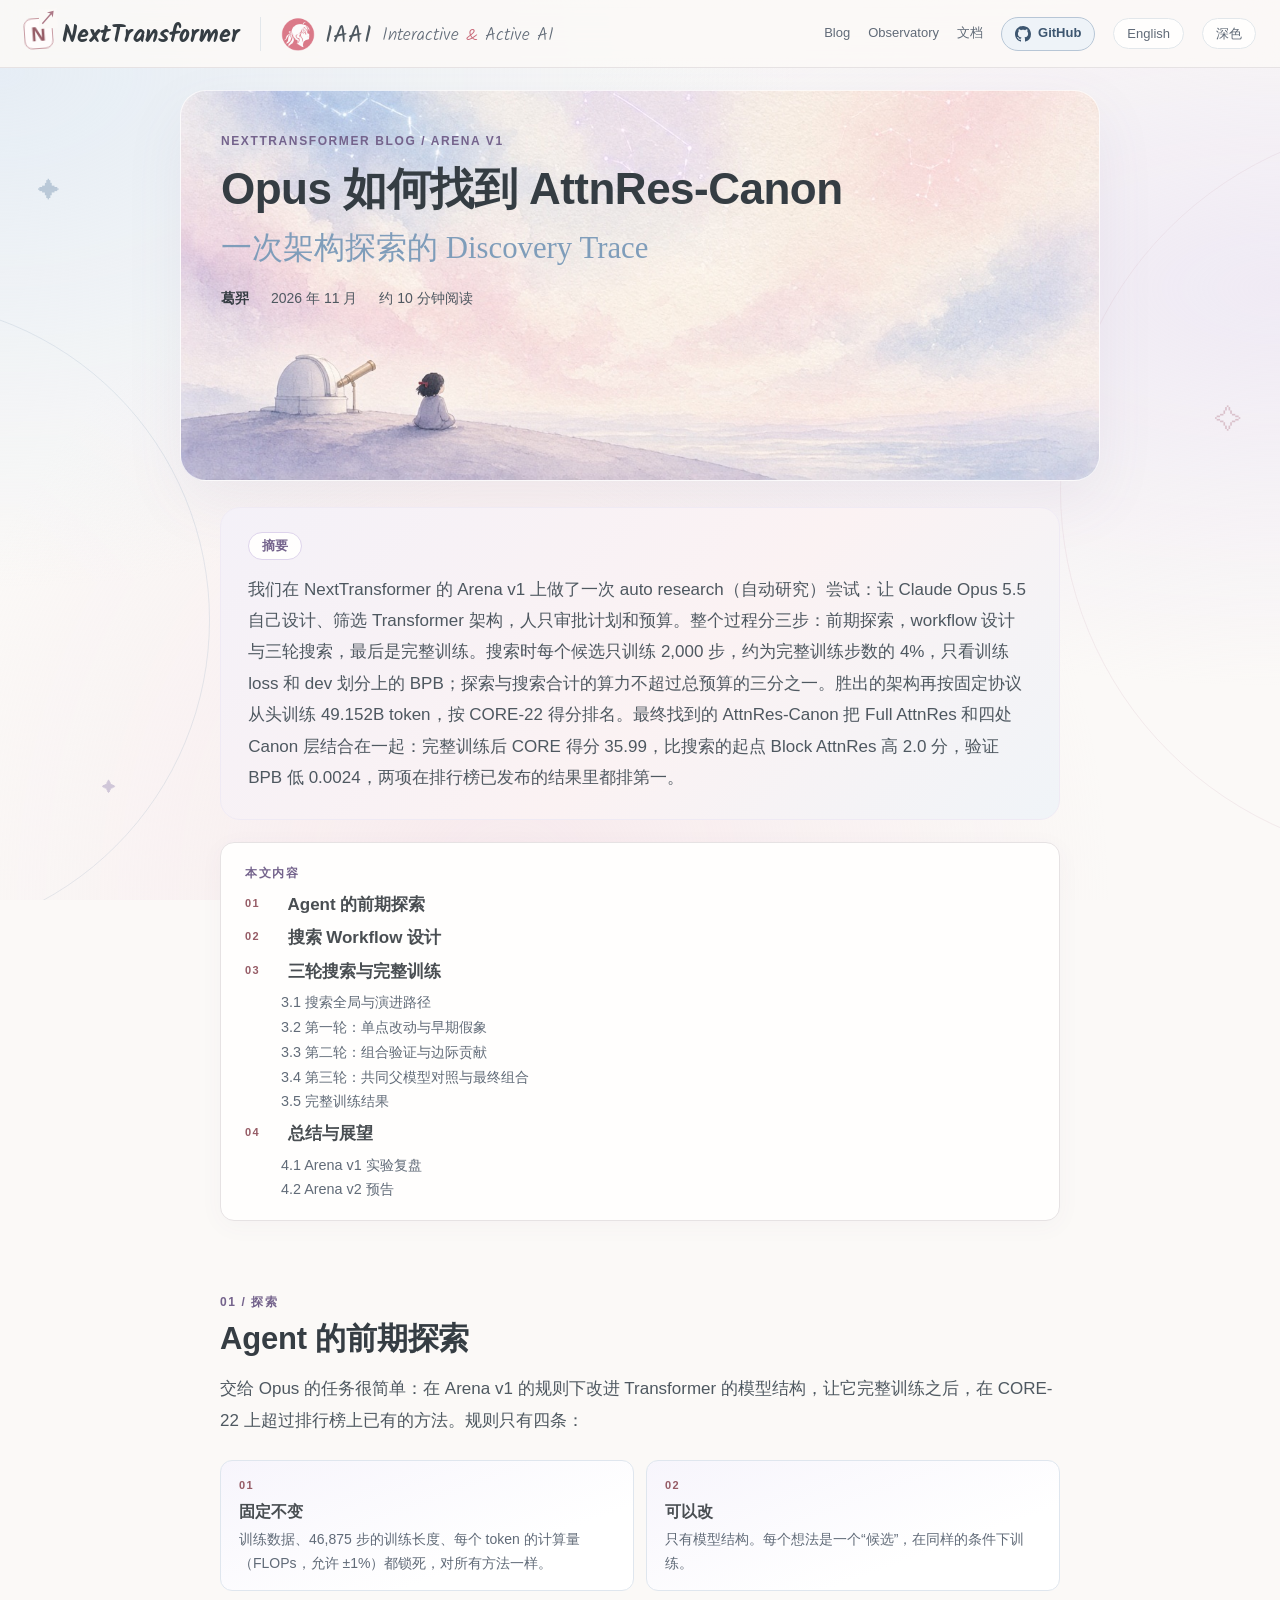
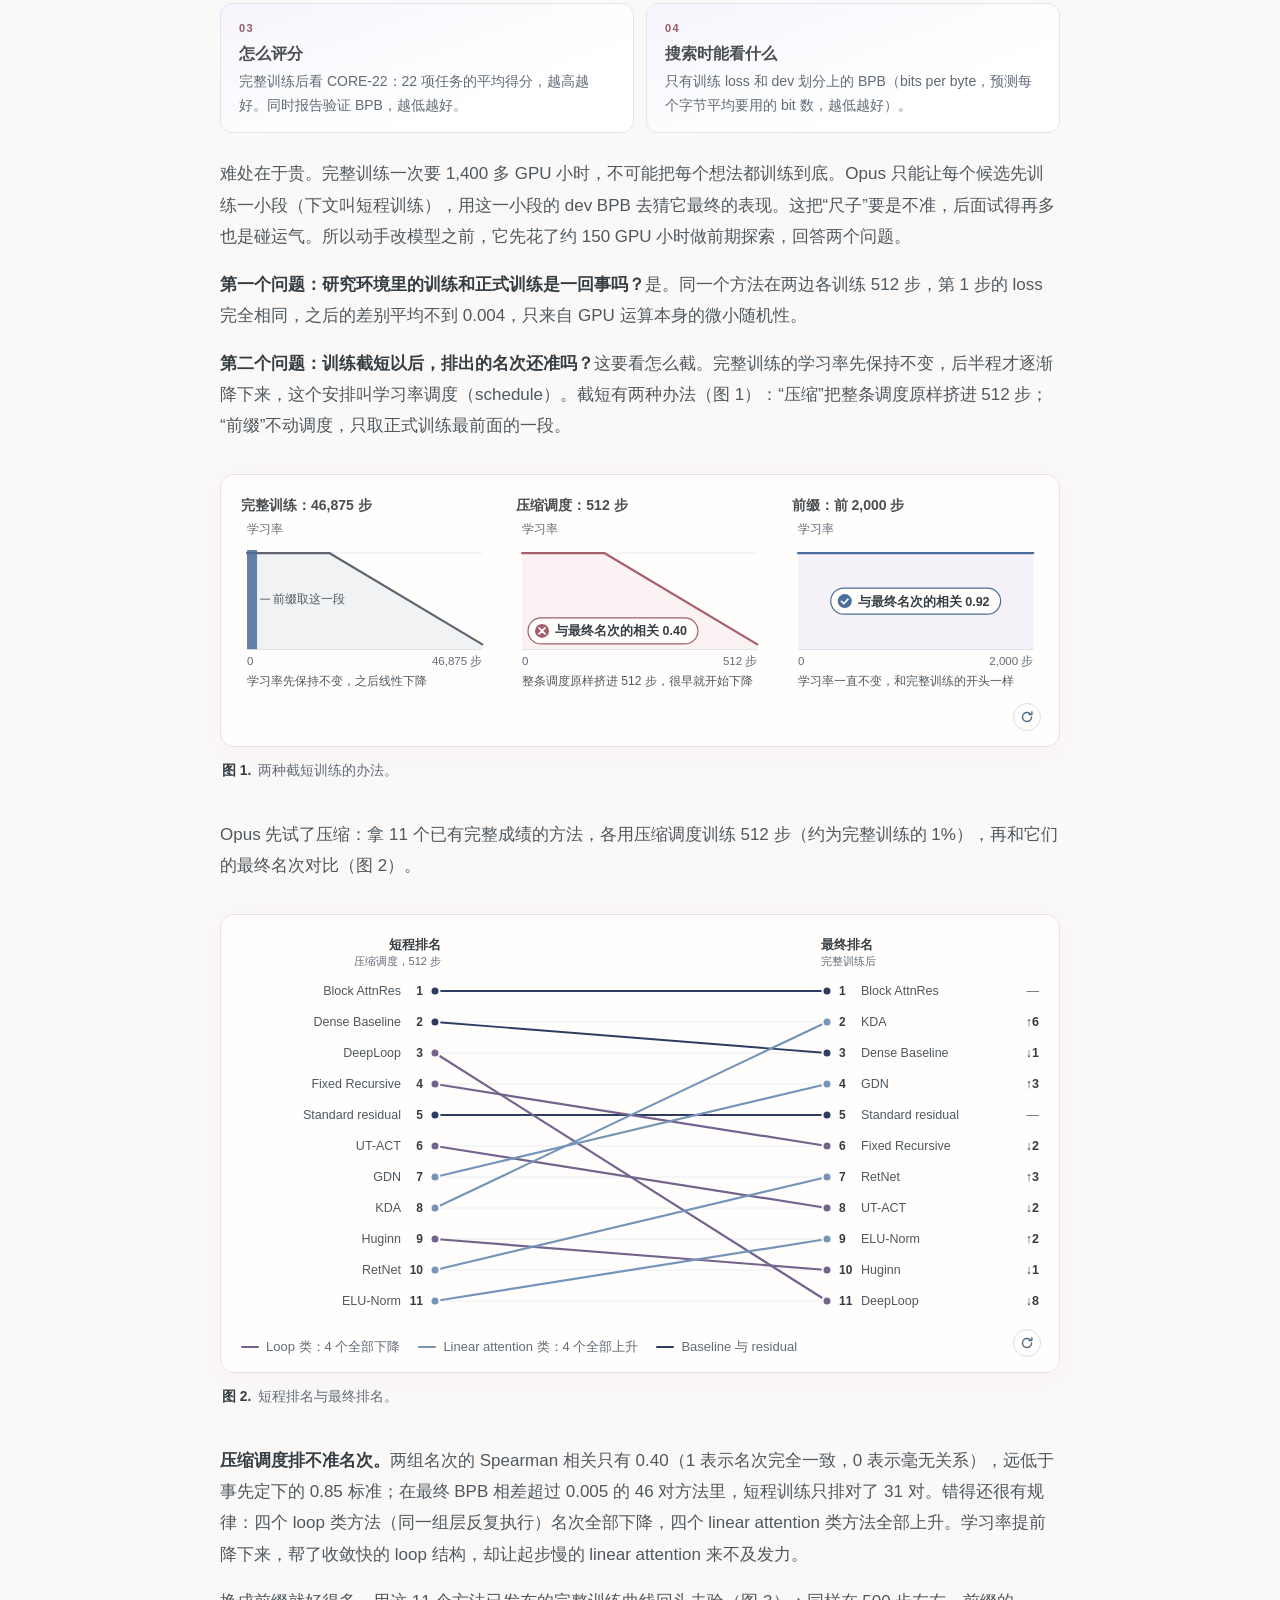
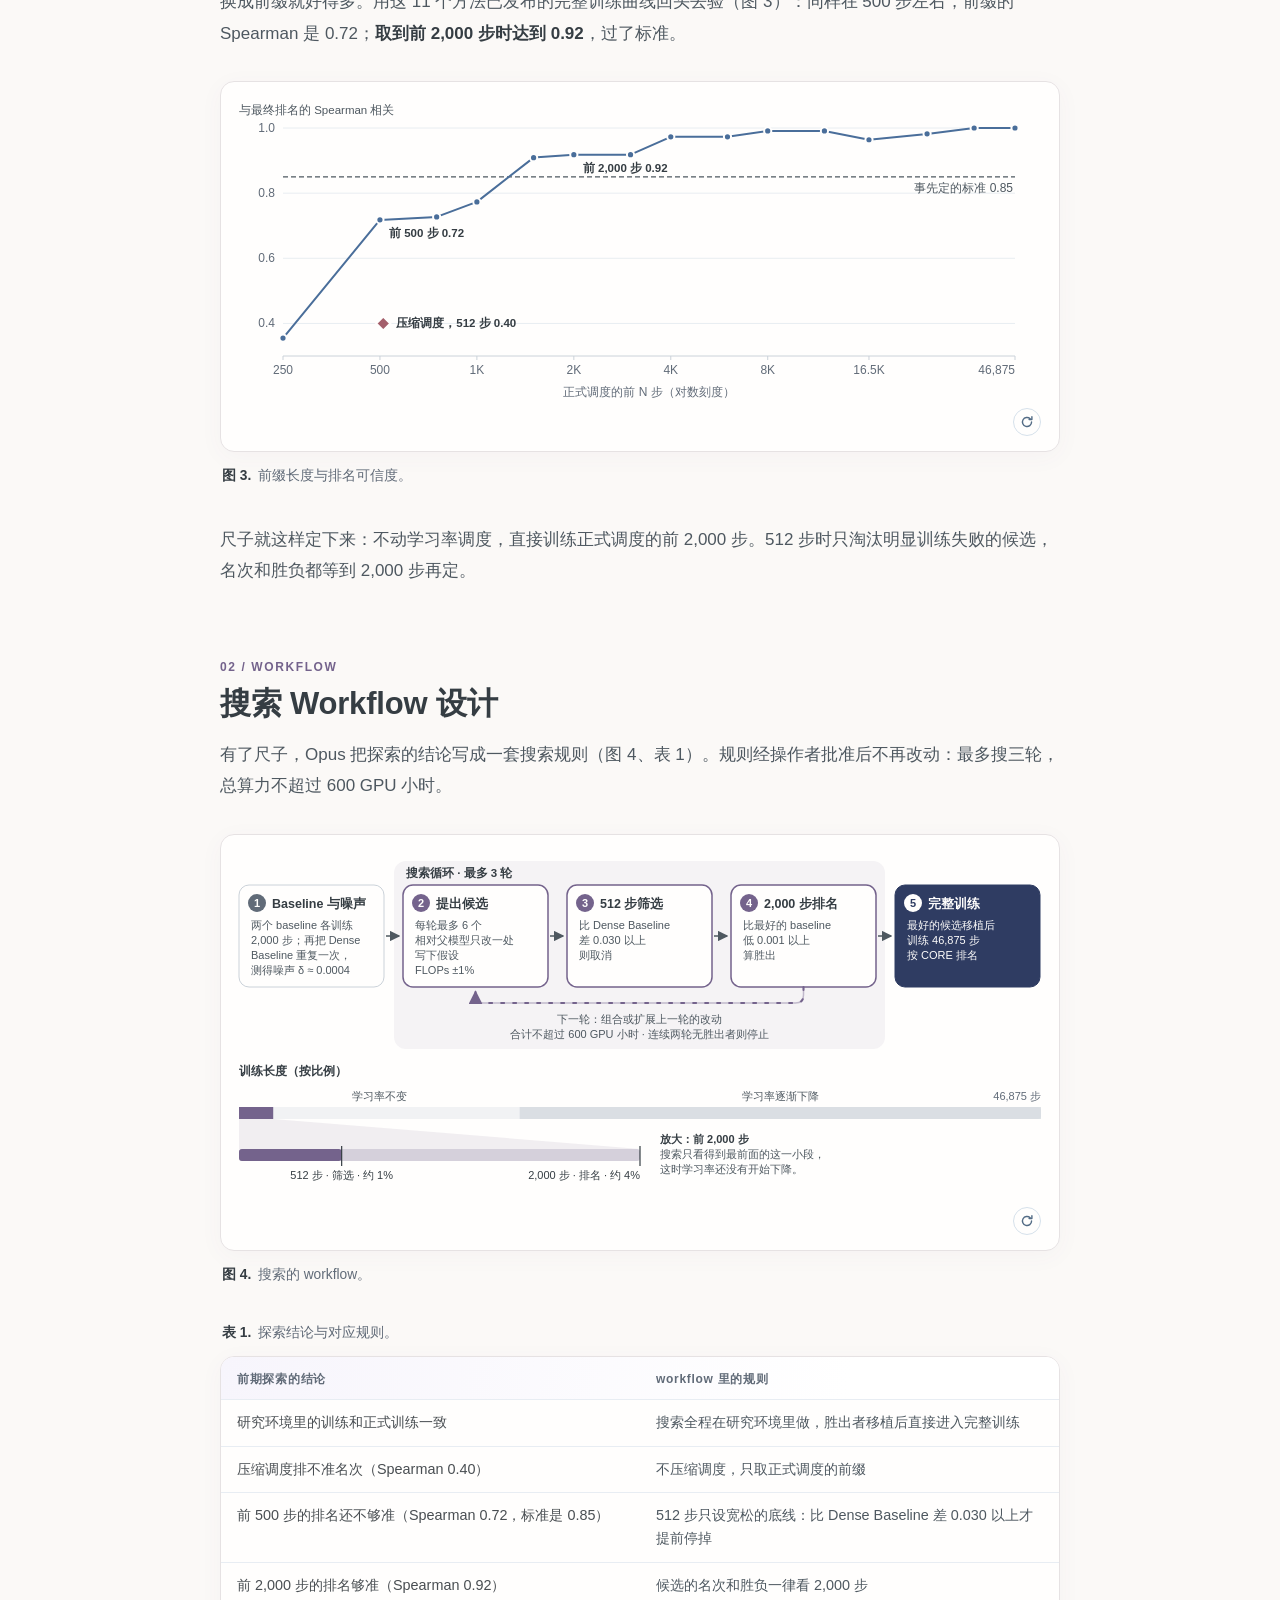
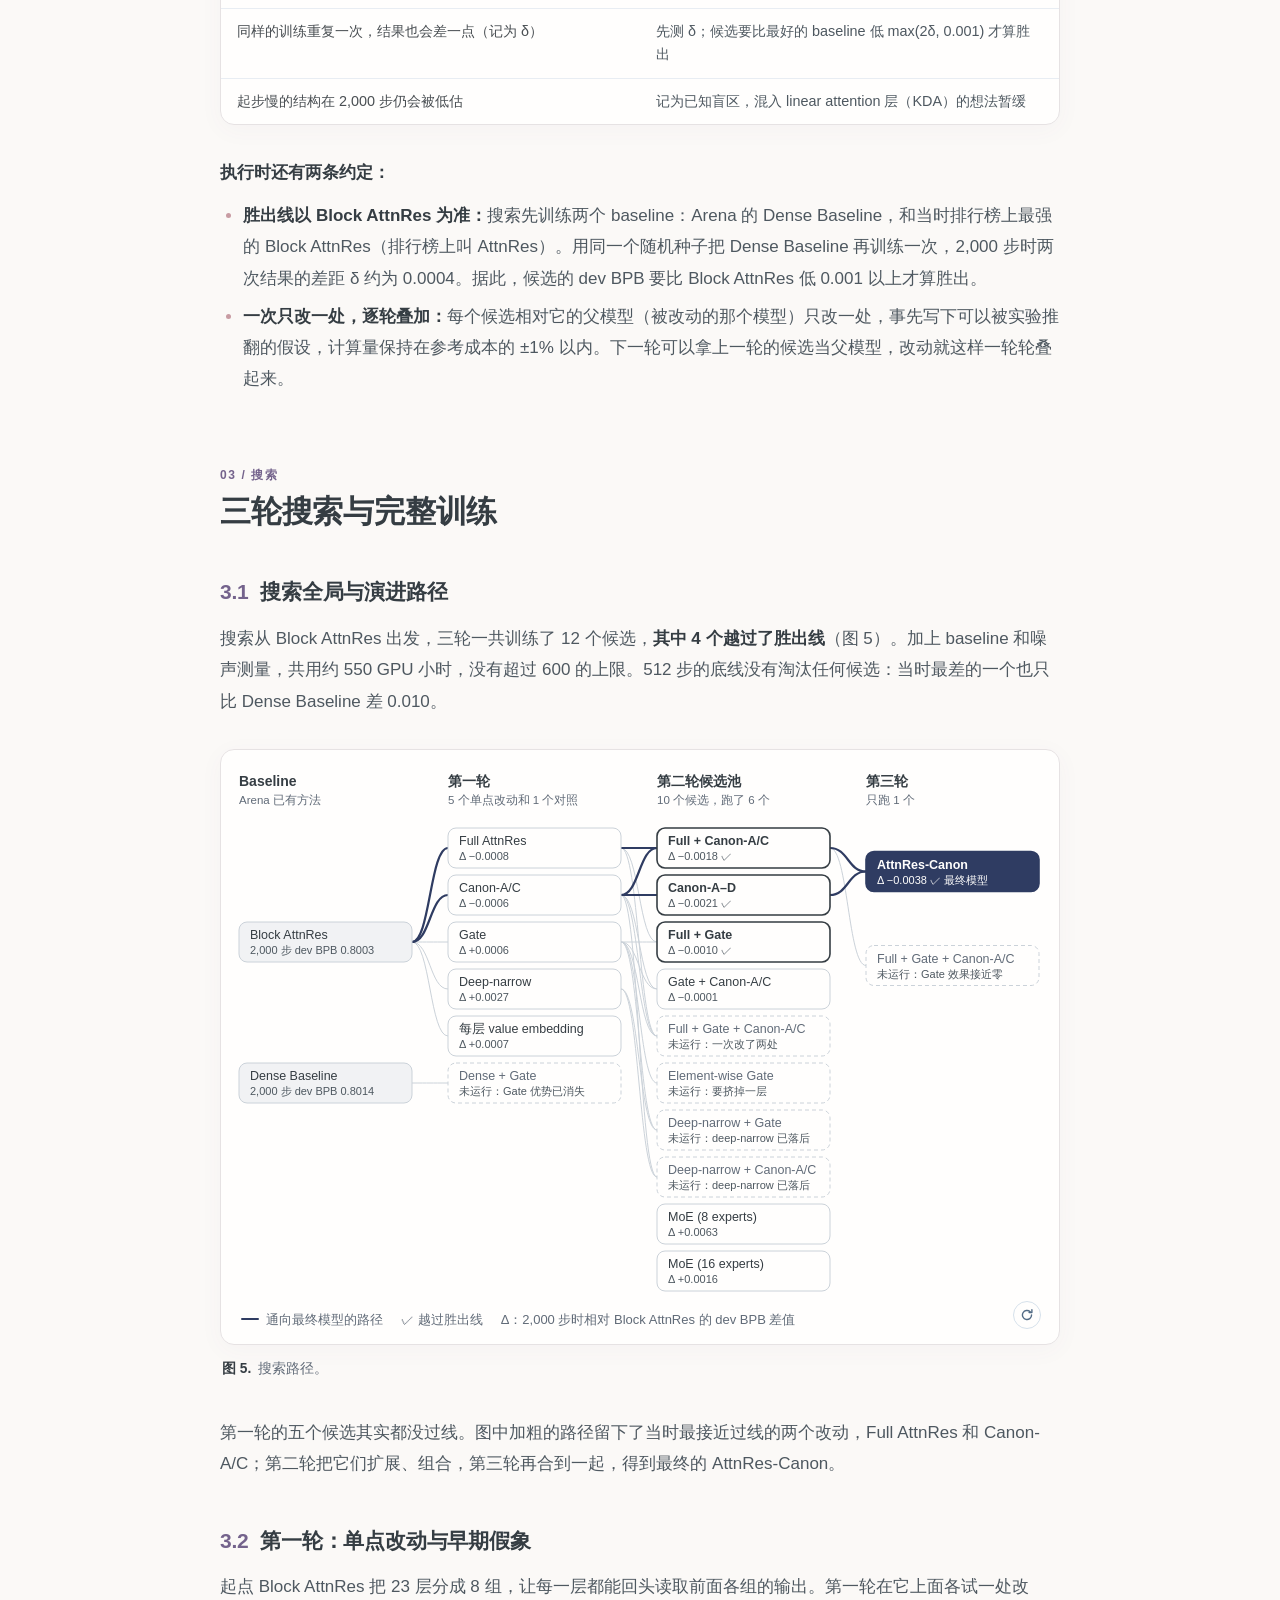
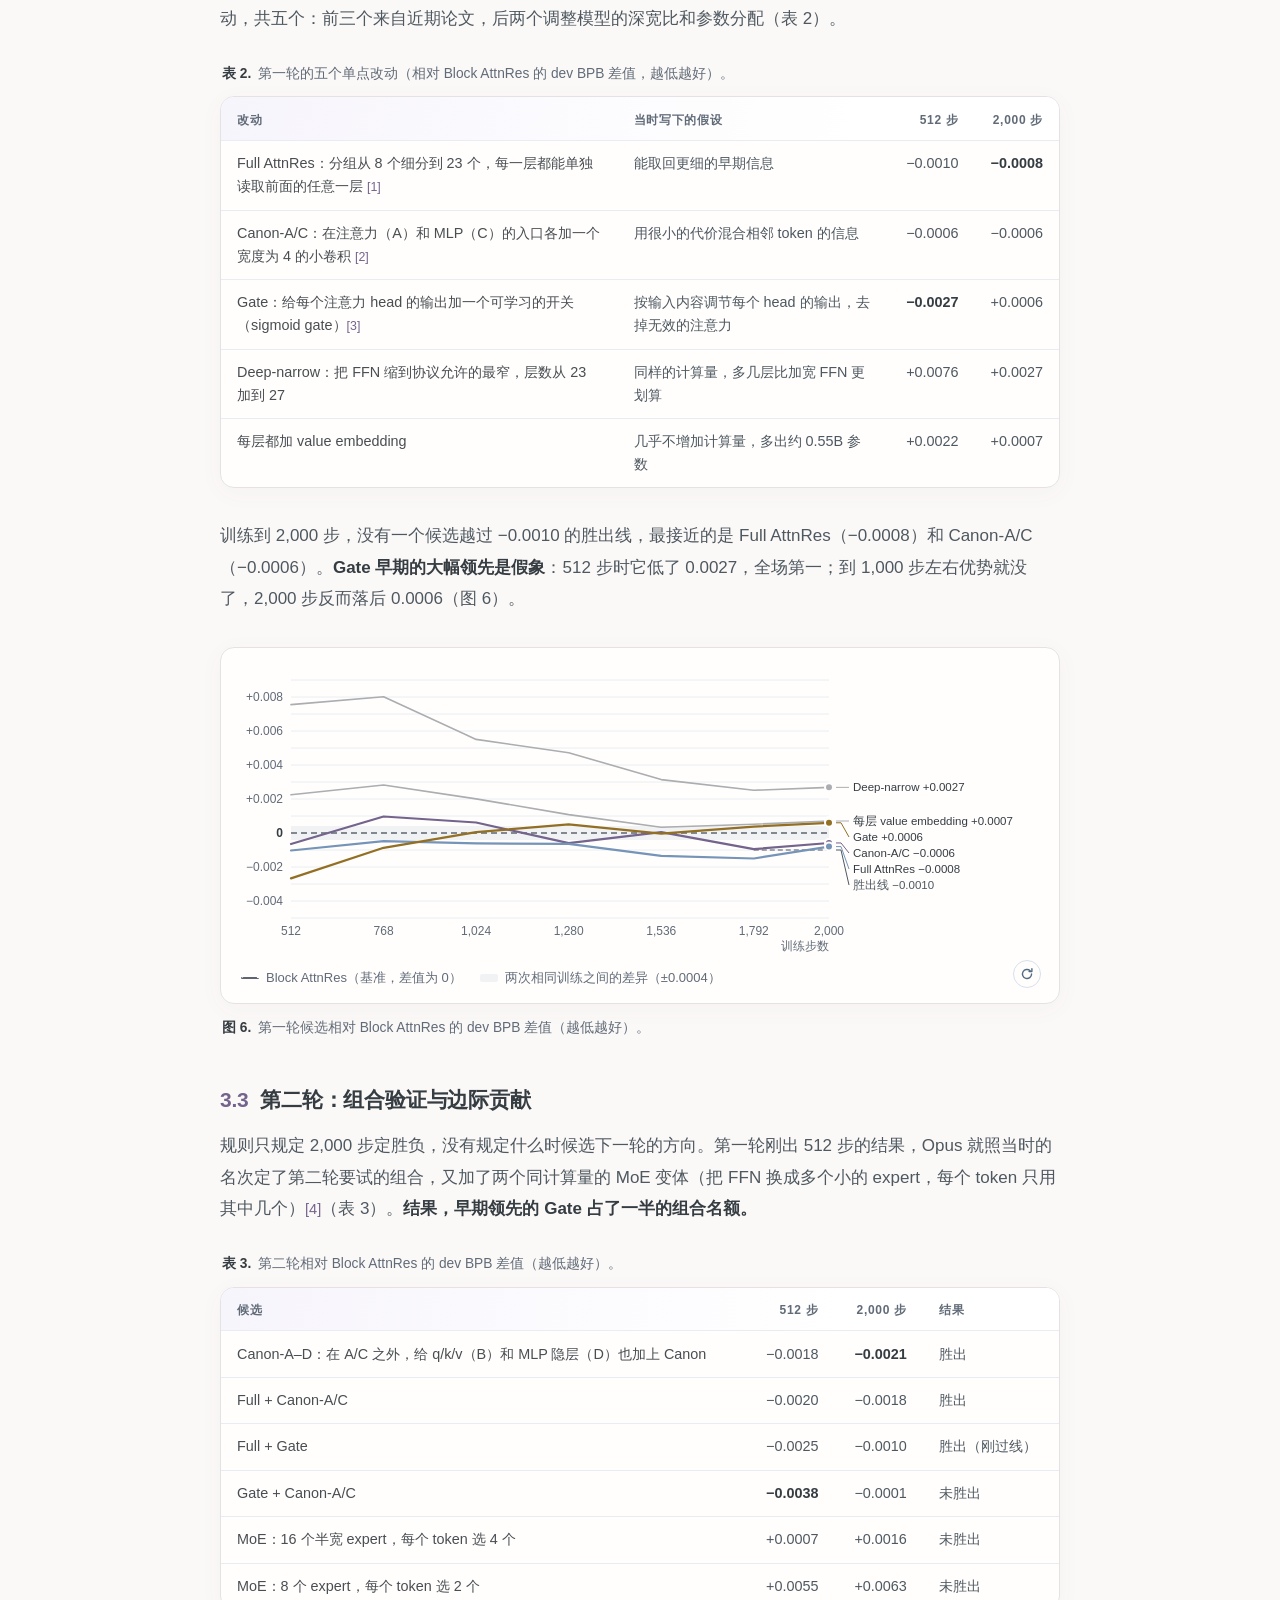
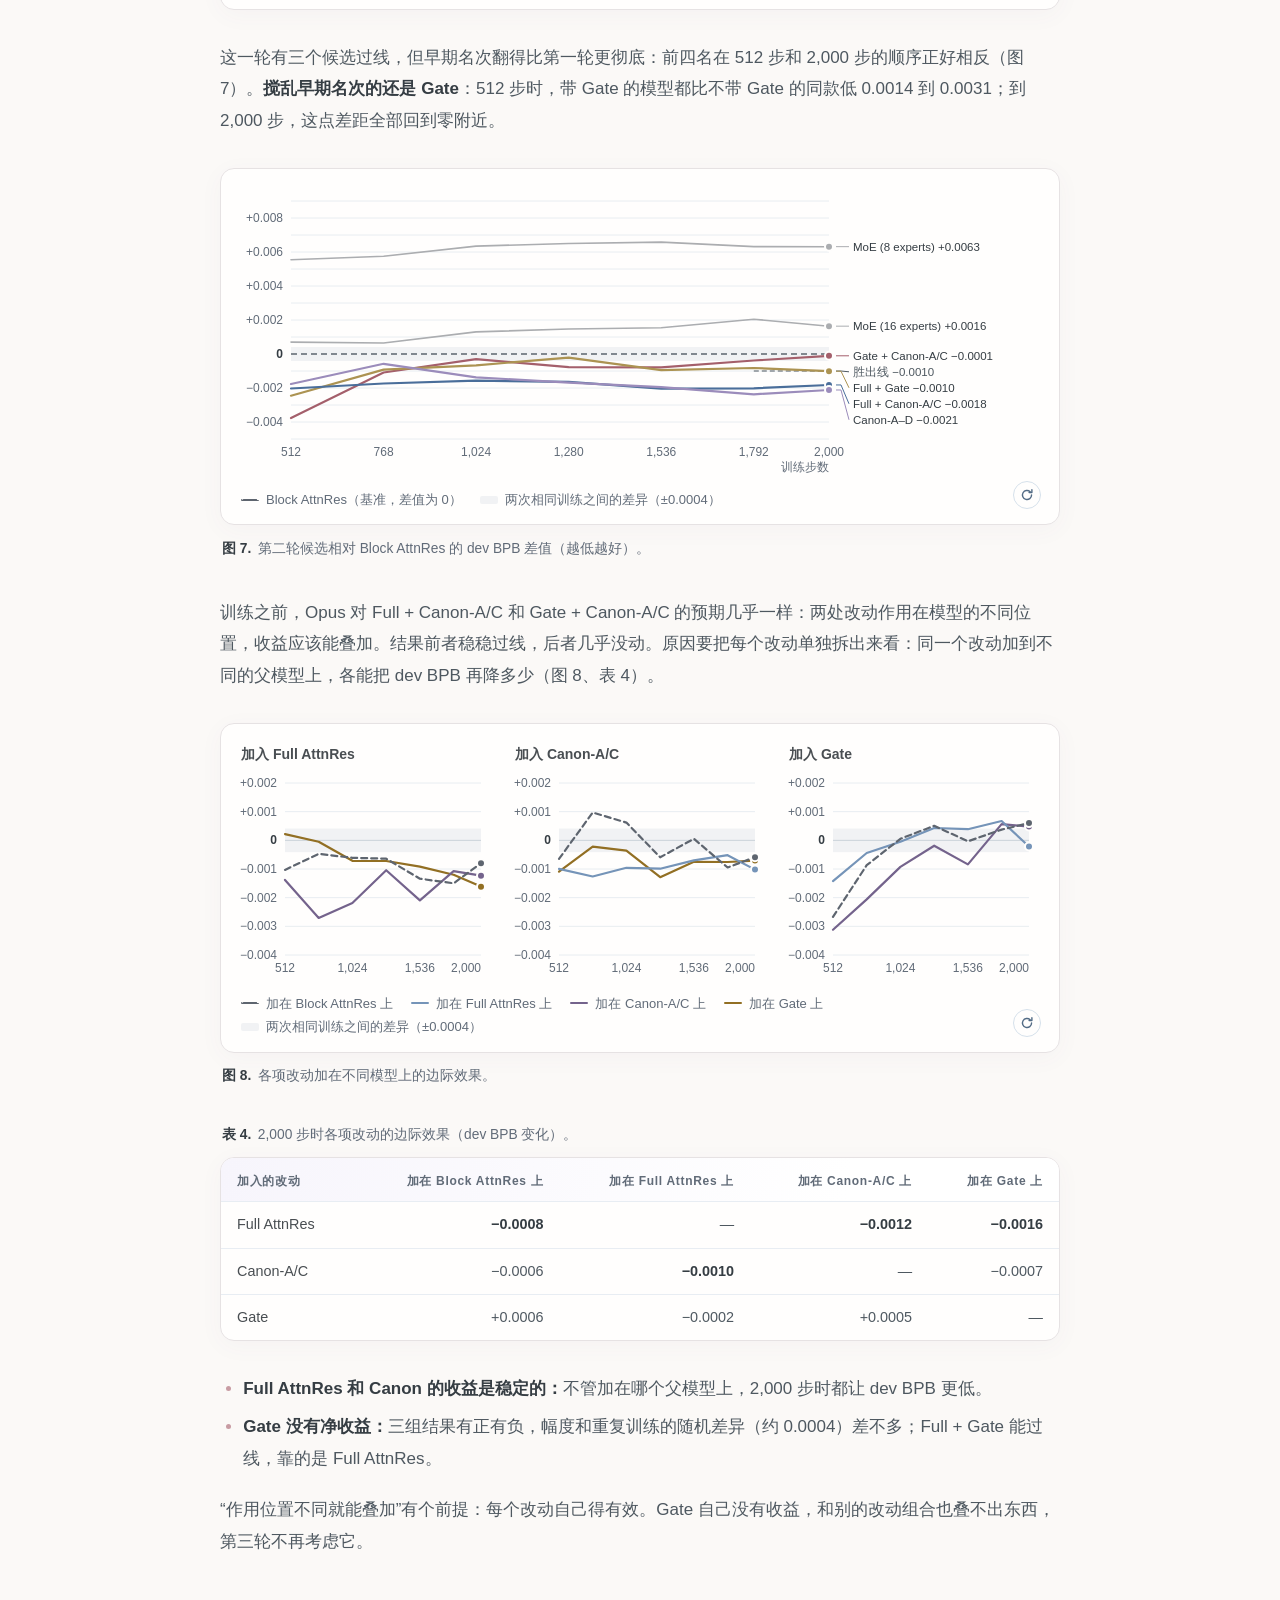
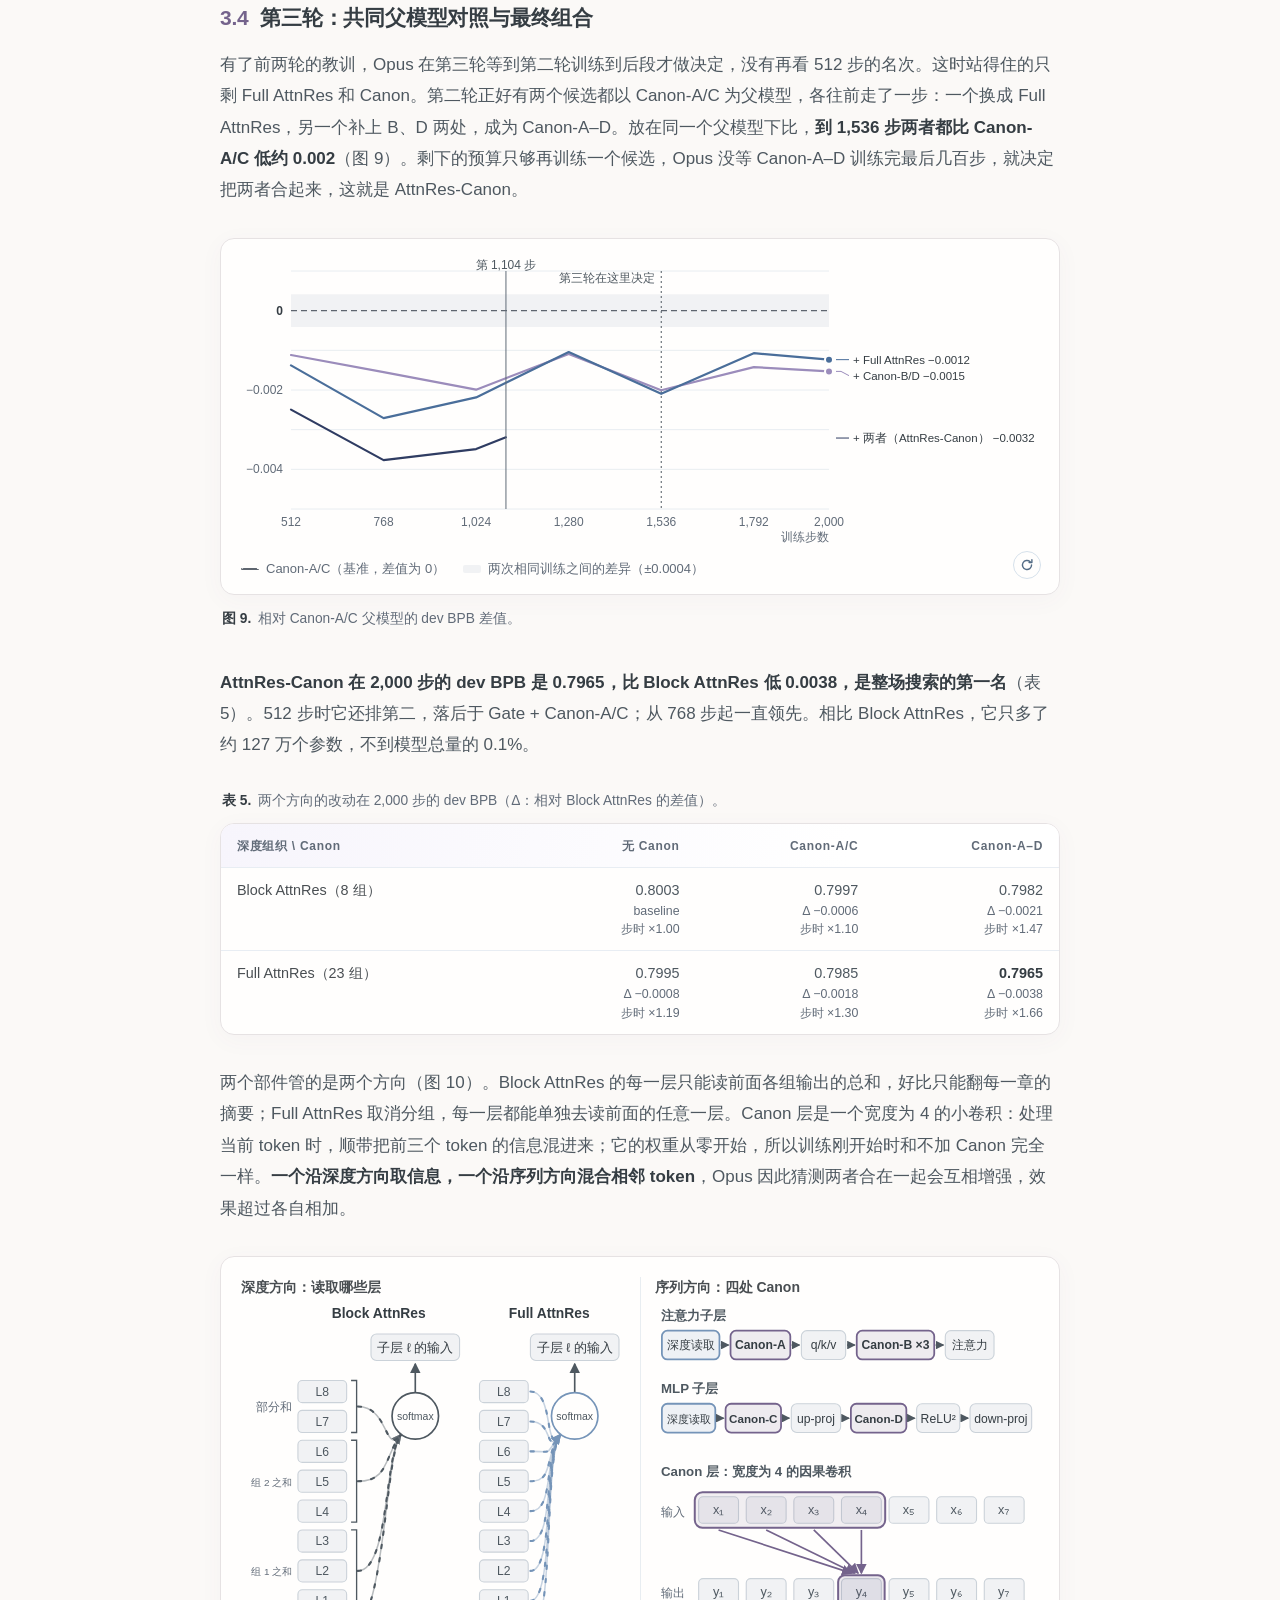
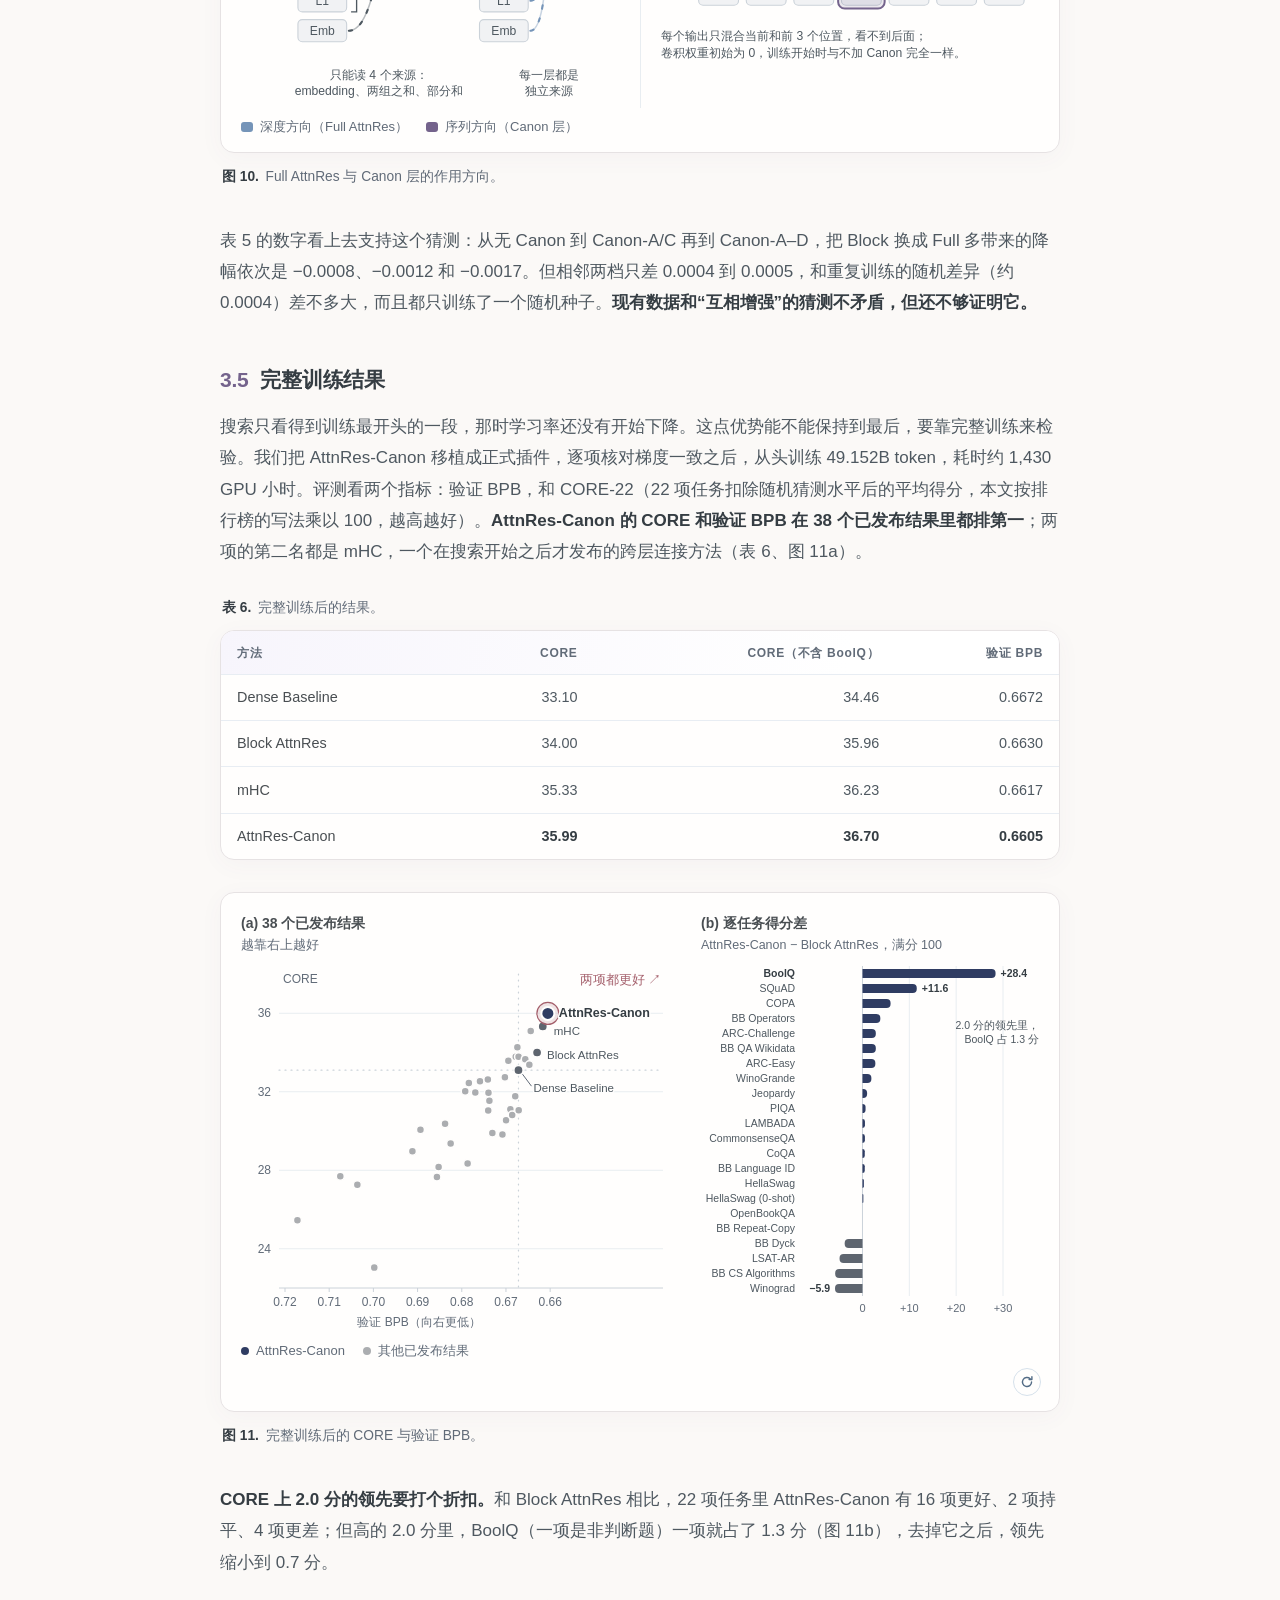
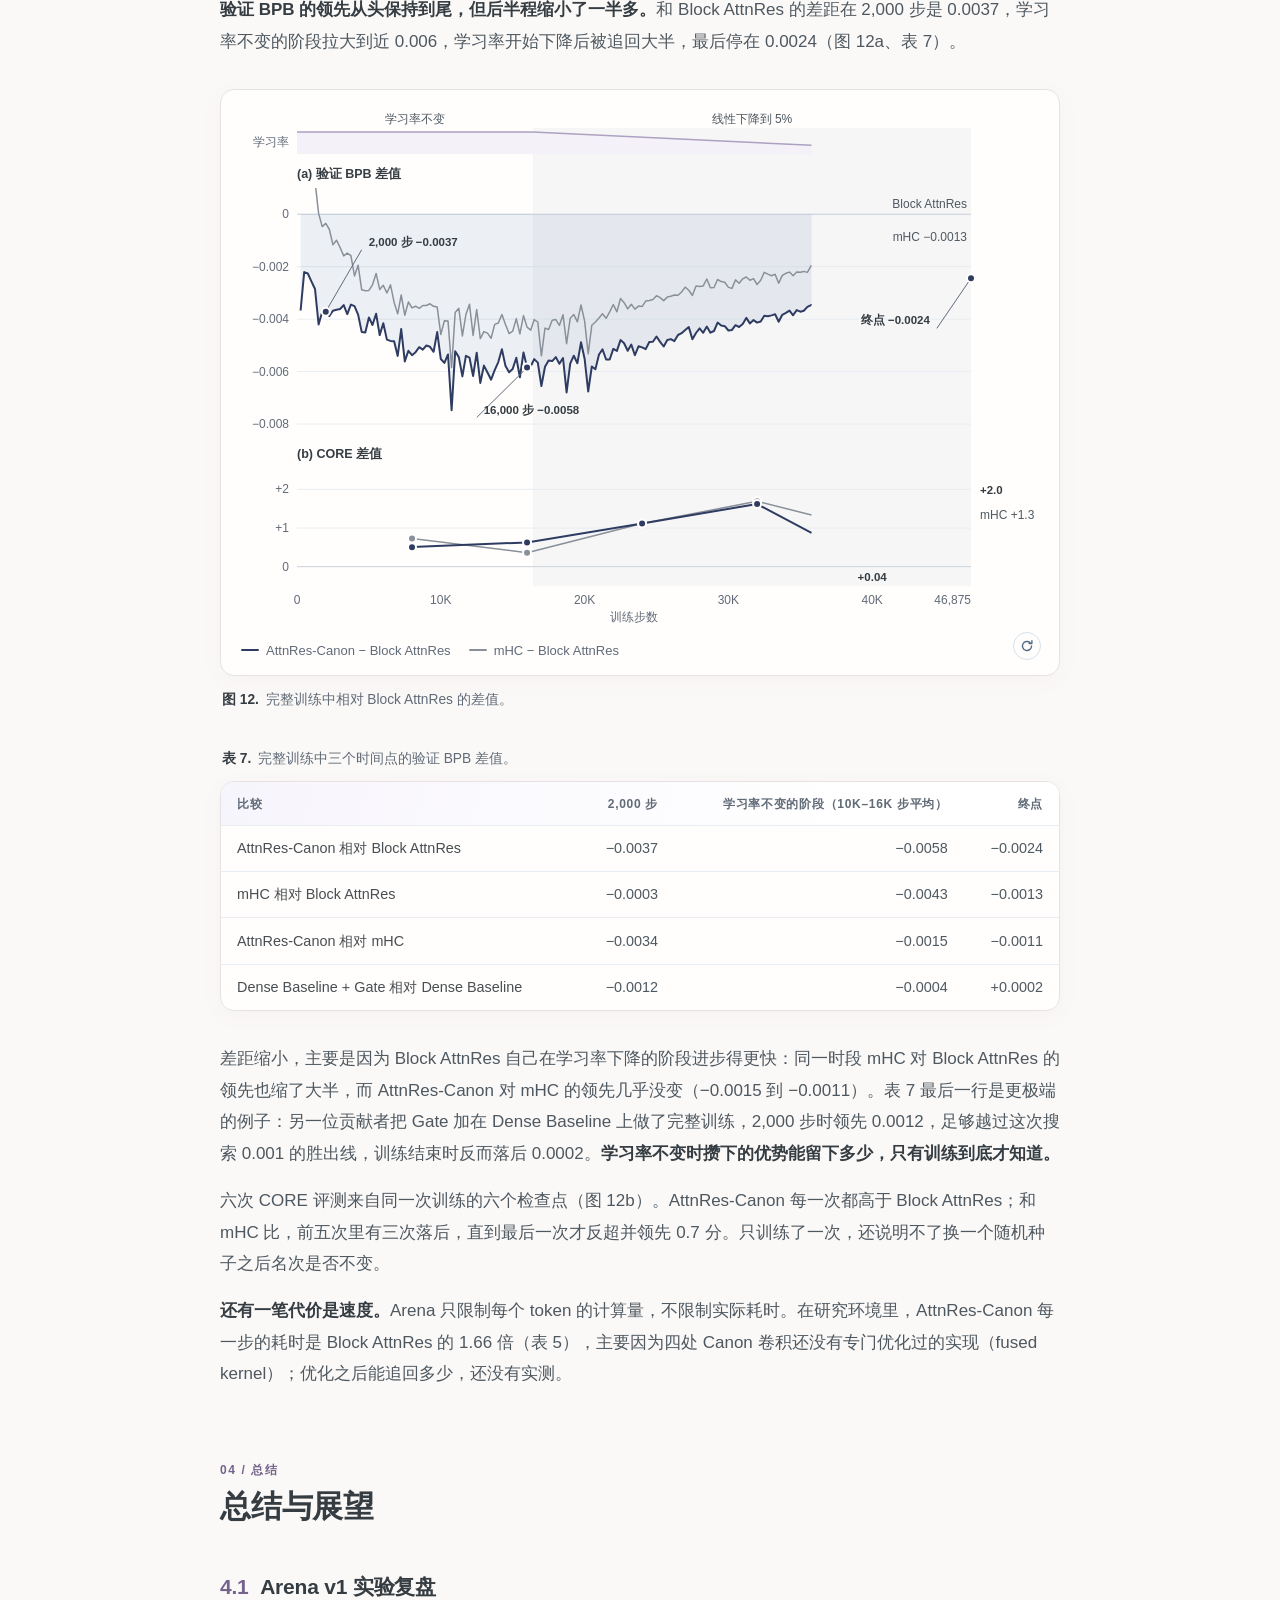
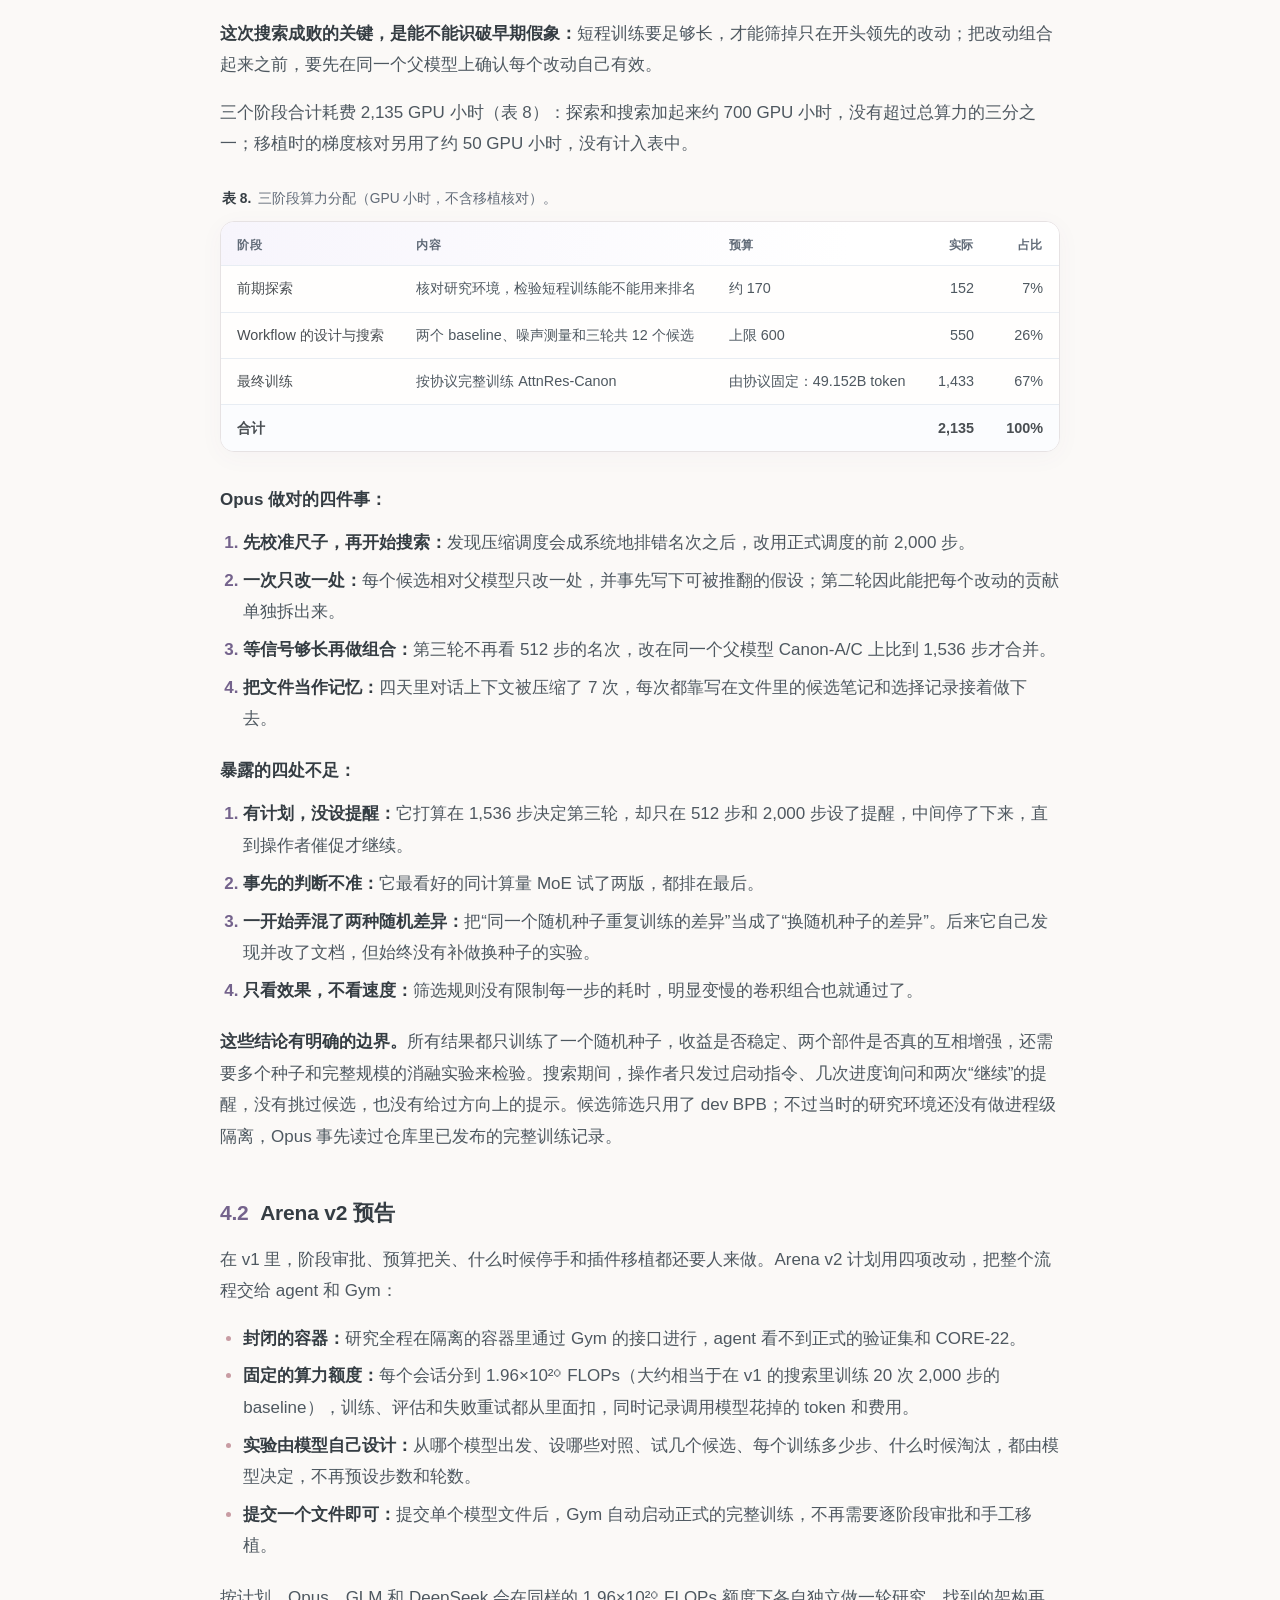
==== commit 031c6fbf: "Match the NextTransformer site and make the post easier to follow - Wear the observatory's look: war" ====
--- a/attnres-canon/index.html
+++ b/attnres-canon/index.html
@@ -4,31 +4,46 @@
   <meta charset="utf-8">
   <meta name="viewport" content="width=device-width, initial-scale=1">
   <title>Opus 如何找到 AttnRes-Canon：一次架构探索的 Discovery Trace</title>
-  <meta name="description" content="我们在 NextTransformer Arena v1 上做了一次 auto research 尝试：Claude Opus 自主设计和筛选架构，找到了 AttnRes-Canon。本文复盘这次搜索的过程、现象与经验。">
+  <meta name="description" content="我们在 NextTransformer 的 Arena v1 上做了一次 auto research 尝试：Claude Opus 自己设计、筛选架构，找到了 AttnRes-Canon。本文回顾这次搜索的过程、现象和经验。">
+  <meta property="og:type" content="article">
+  <meta property="og:title" content="Opus 如何找到 AttnRes-Canon：一次架构探索的 Discovery Trace">
+  <meta property="og:description" content="Claude Opus 在 NextTransformer Arena v1 上自己设计、筛选架构，找到了排行榜第一的 AttnRes-Canon。">
+  <meta property="og:image" content="https://interactive-active-ai.github.io/NextTransformer/brand/social-preview.jpg">
   <link rel="icon" href="favicon.svg" type="image/svg+xml">
   <link rel="alternate" hreflang="en" href="en/">
   <link rel="stylesheet" href="styles.css">
 </head>
 <body>
+<div class="dream-sky" aria-hidden="true"><i></i><i></i><span>✦</span><span>✧</span><span>✦</span></div>
 <div class="progress" aria-hidden="true"><span></span></div>
-<div class="top-actions">
-  <a class="pill" href="en/" hreflang="en" lang="en">English</a>
-  <button id="theme-toggle" class="pill" type="button" aria-label="切换浅色或深色主题">深色</button>
-</div>
+<header class="topbar">
+  <div class="brand-cluster">
+    <a class="brand" href="https://interactive-active-ai.github.io/NextTransformer/" aria-label="NextTransformer Observatory"><span class="brand-mark" aria-hidden="true">N<span>↗</span></span><b>NextTransformer</b></a>
+    <a class="iaai-brand" href="https://github.com/Interactive-Active-AI" aria-label="IAAI · Interactive &amp; Active AI"><img src="assets/iaai.png" width="34" height="34" alt="IAAI logo"><b>IAAI</b><span>Interactive <i>&amp;</i> Active AI</span></a>
+  </div>
+  <nav class="header-actions" aria-label="站点链接">
+    <a class="header-link" href="../">Blog</a>
+    <a class="header-link" href="https://interactive-active-ai.github.io/NextTransformer/">Observatory</a>
+    <a class="header-link" href="https://interactive-active-ai.github.io/NextTransformer/docs/zh-cn/">文档</a>
+    <a class="repo-button" href="https://github.com/Interactive-Active-AI/NextTransformer" aria-label="NextTransformer on GitHub"><svg width="16" height="16" viewBox="0 0 16 16" aria-hidden="true" fill="currentColor"><path d="M8 0C3.58 0 0 3.58 0 8c0 3.54 2.29 6.53 5.47 7.59.4.07.55-.17.55-.38 0-.19-.01-.82-.01-1.49-2.01.37-2.53-.49-2.69-.94-.09-.23-.48-.94-.82-1.13-.28-.15-.68-.52-.01-.53.63-.01 1.08.58 1.23.82.72 1.21 1.87.87 2.33.66.07-.52.28-.87.51-1.07-1.78-.2-3.64-.89-3.64-3.95 0-.87.31-1.59.82-2.15-.08-.2-.36-1.02.08-2.12 0 0 .67-.21 2.2.82.64-.18 1.32-.27 2-.27.68 0 1.36.09 2 .27 1.53-1.04 2.2-.82 2.2-.82.44 1.1.16 1.92.08 2.12.51.56.82 1.27.82 2.15 0 3.07-1.87 3.75-3.65 3.95.29.25.54.73.54 1.48 0 1.07-.01 1.93-.01 2.2 0 .21.15.46.55.38A8.013 8.013 0 0016 8c0-4.42-3.58-8-8-8z"/></svg><span>GitHub</span></a>
+    <a class="pill" href="en/" hreflang="en" lang="en">English</a>
+    <button id="theme-toggle" class="pill" type="button" aria-label="切换浅色或深色主题">深色</button>
+  </nav>
+</header>
 
 <div class="page">
 <nav class="rail" aria-label="章节导航">
   <div class="rail-title">本文内容</div>
   <ol>
-    <li><a href="#s1"><span>1</span>前期探索</a></li>
-    <li><a href="#s2"><span>2</span>Workflow 设计</a></li>
-    <li><a href="#s3"><span>3</span>搜索与结果</a></li>
+    <li><a href="#s1"><span>01</span>前期探索</a></li>
+    <li><a href="#s2"><span>02</span>Workflow 设计</a></li>
+    <li><a href="#s3"><span>03</span>搜索与结果</a></li>
     <li class="sub"><a href="#s3-1">搜索路径</a></li>
     <li class="sub"><a href="#s3-2">第一轮</a></li>
     <li class="sub"><a href="#s3-3">第二轮</a></li>
     <li class="sub"><a href="#s3-4">第三轮</a></li>
     <li class="sub"><a href="#s3-5">完整训练结果</a></li>
-    <li><a href="#s4"><span>4</span>总结与展望</a></li>
+    <li><a href="#s4"><span>04</span>总结与展望</a></li>
     <li class="sub"><a href="#s4-1">Arena v1 复盘</a></li>
     <li class="sub"><a href="#s4-2">Arena v2 预告</a></li>
   </ol>
@@ -37,14 +52,14 @@
 <main id="top">
 <article>
   <header class="post-head">
-    <p class="eyebrow">NextTransformer · Arena v1</p>
-    <h1>Opus 如何找到 AttnRes-Canon：一次架构探索的 Discovery Trace</h1>
+    <p class="eyebrow">NextTransformer Blog / Arena v1</p>
+    <h1>Opus 如何找到 AttnRes-Canon<span class="sr">：</span><em>一次架构探索的 Discovery Trace</em></h1>
     <p class="post-meta"><span>葛羿</span><span>2026 年 11 月</span><span>约 10 分钟阅读</span></p>
   </header>
 
   <div class="abstract">
     <div class="abstract-label">摘要</div>
-    <p>我们在 NextTransformer 的 Arena v1 上做了一次 auto research 尝试，让 Claude Opus 5.5 自己设计和筛选 Transformer 架构。整个过程分为前期探索、workflow 设计与三轮搜索，以及最终的完整训练。搜索阶段每个候选训练 2,000 步，约为完整训练步数的 4%，只看训练 loss 和 dev split 上的 BPB，探索与搜索合计的算力不超过总预算的三分之一；胜出者再按固定协议从头训练 49.152B token，训练 FLOPs 与参考成本相差不超过 1%，按 CORE-22 得分排名。全程由人审批计划和预算，候选的设计与去留都交给 agent。最终跑出来的 AttnRes-Canon 结合了 Full AttnRes 与四处 Canon 层：相比 Block AttnRes，它在搜索中的 dev BPB 低 0.0038；完整训练后 CORE 得分为 35.99，高出 2.0 分，验证 BPB 低 0.0024，两项在已发布结果里都排第一。</p>
+    <p>我们在 NextTransformer 的 Arena v1 上做了一次 auto research（自动研究）尝试：让 Claude Opus 5.5 自己设计、筛选 Transformer 架构，人只审批计划和预算。整个过程分三步：前期探索，workflow 设计与三轮搜索，最后是完整训练。搜索时每个候选只训练 2,000 步，约为完整训练步数的 4%，只看训练 loss 和 dev 划分上的 BPB；探索与搜索合计的算力不超过总预算的三分之一。胜出的架构再按固定协议从头训练 49.152B token，按 CORE-22 得分排名。最终找到的 AttnRes-Canon 把 Full AttnRes 和四处 Canon 层结合在一起：完整训练后 CORE 得分 35.99，比搜索的起点 Block AttnRes 高 2.0 分，验证 BPB 低 0.0024，两项在排行榜已发布的结果里都排第一。</p>
   </div>
 
   <nav class="toc" aria-label="本文内容">
@@ -67,42 +82,58 @@
 
   <!-- 1 -->
   <section id="s1">
-    <h2>1. Agent 的前期探索</h2>
-
-    <p>这次交给 Opus 的任务很直接：在 Arena v1 里，数据、训练步数和每步计算量都固定，只许改 Transformer 的模型结构，看看完整训练后能不能在 CORE-22 上超过已发布的方法。</p>
-
-    <p>难处在于完整训练一轮要上千 GPU 小时，搜索阶段根本没法把每个想法都跑到底。Opus 只能让每个候选先跑一小段短程训练，靠 dev split 上的 BPB（bits per byte，每字节的预测损失，越低越好）去估最终表现。要是这把尺子本身量不准，后面试再多改动也是碰运气。所以在动手改模型之前，它先花了约 150 GPU 小时做前期探索，确认两件事：研究环境里的训练和正式训练是不是一回事，训练截短以后排出来的名次还准不准。</p>
-
-    <p><strong>研究训练器和正式训练器是一致的。</strong>同一个方法在两边各跑 512 步，第 1 步的 loss 完全相同，后面的细微差别只来自 GPU 运算的非确定性，平均不到 0.004。</p>
-
-    <p>真正棘手的是训练怎么截短。最自然的想法是把完整的学习率 schedule 压缩进 512 步（约占完整训练的 1%）：先拿 11 个已有完整成绩的方法各跑一遍，再和它们完整训练后的名次对比（图 1）。</p>
+    <p class="eyebrow">01 / 探索</p>
+    <h2>Agent 的前期探索</h2>
+
+    <p>交给 Opus 的任务很简单：在 Arena v1 的规则下改进 Transformer 的模型结构，让它完整训练之后，在 CORE-22 上超过排行榜上已有的方法。规则只有四条：</p>
+
+    <div class="cards">
+      <div><span>01</span><p class="card-title">固定不变</p><p>训练数据、46,875 步的训练长度、每个 token 的计算量（FLOPs，允许 ±1%）都锁死，对所有方法一样。</p></div>
+      <div><span>02</span><p class="card-title">可以改</p><p>只有模型结构。每个想法是一个“候选”，在同样的条件下训练。</p></div>
+      <div><span>03</span><p class="card-title">怎么评分</p><p>完整训练后看 CORE-22：22 项任务的平均得分，越高越好。同时报告验证 BPB，越低越好。</p></div>
+      <div><span>04</span><p class="card-title">搜索时能看什么</p><p>只有训练 loss 和 dev 划分上的 BPB（bits per byte，预测每个字节平均要用的 bit 数，越低越好）。</p></div>
+    </div>
+
+    <p>难处在于贵。完整训练一次要 1,400 多 GPU 小时，不可能把每个想法都训练到底。Opus 只能让每个候选先训练一小段（下文叫短程训练），用这一小段的 dev BPB 去猜它最终的表现。这把“尺子”要是不准，后面试得再多也是碰运气。所以动手改模型之前，它先花了约 150 GPU 小时做前期探索，回答两个问题。</p>
+
+    <p><strong>第一个问题：研究环境里的训练和正式训练是一回事吗？</strong>是。同一个方法在两边各训练 512 步，第 1 步的 loss 完全相同，之后的差别平均不到 0.004，只来自 GPU 运算本身的微小随机性。</p>
+
+    <p><strong>第二个问题：训练截短以后，排出的名次还准吗？</strong>这要看怎么截。完整训练的学习率先保持不变，后半程才逐渐降下来，这个安排叫学习率调度（schedule）。截短有两种办法（图 1）：“压缩”把整条调度原样挤进 512 步；“前缀”不动调度，只取正式训练最前面的一段。</p>
+
+    <figure class="wide" id="fig-shorten">
+      <div class="fig-body" data-figure="shorten"></div>
+      <figcaption><strong>图 1.</strong> 两种截短训练的办法。</figcaption>
+    </figure>
+
+    <p>Opus 先试了压缩：拿 11 个已有完整成绩的方法，各用压缩调度训练 512 步（约为完整训练的 1%），再和它们的最终名次对比（图 2）。</p>
 
     <figure class="wide" id="fig-proxy">
       <div class="fig-body" data-figure="slope"></div>
-      <figcaption><strong>图 1.</strong> 短程排名与最终排名。</figcaption>
-    </figure>
-
-    <p><strong>压缩 schedule 排不准名次。</strong>两组排名的 Spearman 相关只有 0.40（1 表示名次完全一致），远低于事先定下的 0.85 门槛；在最终 BPB 相差超过 0.005 的 46 对方法里，短程训练只排对了 31 对。偏差还按结构家族一边倒：从短程到完整训练，四个 loop 类方法（同一组层重复执行）名次全部往下掉，四个 linear attention 方法全部往上走，DeepLoop 从第 3 掉到垫底，KDA 从第 8 升到第 2。提前到来的学习率衰减讨好了收敛快的 loop 结构，却让慢热的 linear attention 还没发力就收场了。</p>
-
-    <p>另一种做法干脆不压缩，直接截取正式 schedule 的前 N 步，下文称为前缀。用已发布的完整训练曲线回测同样 11 个方法，同样在 500 步左右，前缀的 Spearman 是 0.72，比压缩 schedule 的 0.40 高出一大截，可见是压缩本身帮了倒忙；<strong>取到前 2,000 步时，Spearman 达到 0.92</strong>，过了预设的门槛（图 2）。</p>
+      <figcaption><strong>图 2.</strong> 短程排名与最终排名。</figcaption>
+    </figure>
+
+    <p><strong>压缩调度排不准名次。</strong>两组名次的 Spearman 相关只有 0.40（1 表示名次完全一致，0 表示毫无关系），远低于事先定下的 0.85 标准；在最终 BPB 相差超过 0.005 的 46 对方法里，短程训练只排对了 31 对。错得还很有规律：四个 loop 类方法（同一组层反复执行）名次全部下降，四个 linear attention 类方法全部上升。学习率提前降下来，帮了收敛快的 loop 结构，却让起步慢的 linear attention 来不及发力。</p>
+
+    <p>换成前缀就好得多。用这 11 个方法已发布的完整训练曲线回头去验（图 3）：同样在 500 步左右，前缀的 Spearman 是 0.72；<strong>取到前 2,000 步时达到 0.92</strong>，过了标准。</p>
 
     <figure class="wide" id="fig-backtest">
       <div class="fig-body" data-figure="backtest"></div>
-      <figcaption><strong>图 2.</strong> 前缀长度与排名可信度。</figcaption>
-    </figure>
-
-    <p>尺子就此定下：不碰学习率 schedule，直接跑正式 schedule 的前缀，512 步只筛掉明显跑崩的候选，到 2,000 步再排座次、定胜负。</p>
+      <figcaption><strong>图 3.</strong> 前缀长度与排名可信度。</figcaption>
+    </figure>
+
+    <p>尺子就这样定下来：不动学习率调度，直接训练正式调度的前 2,000 步。512 步时只淘汰明显训练失败的候选，名次和胜负都等到 2,000 步再定。</p>
   </section>
 
   <!-- 2 -->
   <section id="s2">
-    <h2>2. 搜索 Workflow 设计</h2>
-
-    <p>尺子定准之后，Opus 把这几条结论整理成一套搜索规则（图 3、表 1），经操作者批准后锁死阈值：最多搜三轮，总算力不超过 600 GPU 小时。</p>
+    <p class="eyebrow">02 / Workflow</p>
+    <h2>搜索 Workflow 设计</h2>
+
+    <p>有了尺子，Opus 把探索的结论写成一套搜索规则（图 4、表 1）。规则经操作者批准后不再改动：最多搜三轮，总算力不超过 600 GPU 小时。</p>
 
     <figure class="wide" id="fig-workflow">
       <div class="fig-body" data-figure="workflow"></div>
-      <figcaption><strong>图 3.</strong> 搜索的 workflow。</figcaption>
+      <figcaption><strong>图 4.</strong> 搜索的 workflow。</figcaption>
     </figure>
 
     <figure class="tbl wide" id="tab-rules">
@@ -111,43 +142,44 @@
       <table class="plain">
         <thead><tr><th>前期探索的结论</th><th>workflow 里的规则</th></tr></thead>
         <tbody>
-          <tr><td>研究训练器和正式训练器一致</td><td>全程在研究环境搜索，胜出者移植后直接进入完整训练</td></tr>
-          <tr><td>压缩 schedule 排不准名次（Spearman 0.40）</td><td>不压缩 schedule，只取正式 schedule 的前缀</td></tr>
-          <tr><td>前 500 步前缀的 Spearman 只有 0.72，未达 0.85 标准</td><td>512 步只设宽松底线：比 dense baseline 差 0.030 以上才提前终止</td></tr>
-          <tr><td>前 2,000 步前缀的 Spearman 达到 0.92</td><td>候选的最终排名和胜负判定一律看 2,000 步</td></tr>
-          <tr><td>同一 seed 重跑仍有运行差异 δ（不含跨 seed 波动）</td><td>先测 δ，胜出线设为比最优 baseline 低 max(2δ, 0.001)</td></tr>
-          <tr><td>慢热结构在 2,000 步仍被低估</td><td>记为已知盲区，混入 KDA 线性层的设想暂缓</td></tr>
-        </tbody>
-      </table>
-      </div>
-    </figure>
-
-    <p class="list-lead">落地执行时还有两项具体约定：</p>
+          <tr><td>研究环境里的训练和正式训练一致</td><td>搜索全程在研究环境里做，胜出者移植后直接进入完整训练</td></tr>
+          <tr><td>压缩调度排不准名次（Spearman 0.40）</td><td>不压缩调度，只取正式调度的前缀</td></tr>
+          <tr><td>前 500 步的排名还不够准（Spearman 0.72，标准是 0.85）</td><td>512 步只设宽松的底线：比 Dense Baseline 差 0.030 以上才提前停掉</td></tr>
+          <tr><td>前 2,000 步的排名够准（Spearman 0.92）</td><td>候选的名次和胜负一律看 2,000 步</td></tr>
+          <tr><td>同样的训练重复一次，结果也会差一点（记为 δ）</td><td>先测 δ；候选要比最好的 baseline 低 max(2δ, 0.001) 才算胜出</td></tr>
+          <tr><td>起步慢的结构在 2,000 步仍会被低估</td><td>记为已知盲区，混入 linear attention 层（KDA）的想法暂缓</td></tr>
+        </tbody>
+      </table>
+      </div>
+    </figure>
+
+    <p class="list-lead">执行时还有两条约定：</p>
 
     <ul>
-      <li><strong>以 Block AttnRes 为靶子划定胜出线：</strong>搜索先跑 Arena 的 dense baseline 和当时已发布的最强方法 Block AttnRes；再用同一 seed 重跑一次 dense baseline，测得 2,000 步的运行差异 δ 约为 0.0004，据此候选要比 Block AttnRes 低 0.001 以上才算过线。</li>
-      <li><strong>单点改动与逐轮叠加：</strong>每个候选相对父模型只改一处，写明可证伪的假设并把 FLOPs 控制在参考成本的 ±1% 内；下一轮可以拿上一轮的候选当父模型，从而把多个改动逐轮叠起来。</li>
+      <li><strong>胜出线以 Block AttnRes 为准：</strong>搜索先训练两个 baseline：Arena 的 Dense Baseline，和当时排行榜上最强的 Block AttnRes（排行榜上叫 AttnRes）。用同一个随机种子把 Dense Baseline 再训练一次，2,000 步时两次结果的差距 δ 约为 0.0004。据此，候选的 dev BPB 要比 Block AttnRes 低 0.001 以上才算胜出。</li>
+      <li><strong>一次只改一处，逐轮叠加：</strong>每个候选相对它的父模型（被改动的那个模型）只改一处，事先写下可以被实验推翻的假设，计算量保持在参考成本的 ±1% 以内。下一轮可以拿上一轮的候选当父模型，改动就这样一轮轮叠起来。</li>
     </ul>
   </section>
 
   <!-- 3 -->
   <section id="s3">
-    <h2>3. 三轮搜索与完整训练</h2>
-
-    <h3 id="s3-1">3.1 搜索全局与演进路径</h3>
-
-    <p>搜索以 Block AttnRes 为起点，三轮共训练 12 个候选，<strong>其中 4 个越过胜出线</strong>（图 4）。连同 baseline 和噪声测量共耗费约 550 GPU 小时，控制在 600 的上限内。512 步的粗筛没有砍掉任何候选，当时最差的一个也只比 dense baseline 差 0.010。</p>
+    <p class="eyebrow">03 / 搜索</p>
+    <h2>三轮搜索与完整训练</h2>
+
+    <h3 id="s3-1"><span class="no">3.1</span>搜索全局与演进路径</h3>
+
+    <p>搜索从 Block AttnRes 出发，三轮一共训练了 12 个候选，<strong>其中 4 个越过了胜出线</strong>（图 5）。加上 baseline 和噪声测量，共用约 550 GPU 小时，没有超过 600 的上限。512 步的底线没有淘汰任何候选：当时最差的一个也只比 Dense Baseline 差 0.010。</p>
 
     <figure class="wide" id="fig-lineage">
       <div class="fig-body" data-figure="lineage"></div>
-      <figcaption><strong>图 4.</strong> 搜索路径。</figcaption>
-    </figure>
-
-    <p>第一轮五个候选其实无一过线。图中的蓝线把当时最接近过线的两个温和改动（Full AttnRes 与 Canon-A/C）保留下来，经第二轮扩展和组合、第三轮合流，才一步步攒出了最终夺冠的 AttnRes-Canon。</p>
-
-    <h3 id="s3-2">3.2 第一轮：单点改动与早期假象</h3>
-
-    <p>Block AttnRes 把 23 层分成 8 组做跨层残差检索。第一轮在它上面试了五个单点改动，前三个出自近期论文，后两个调整深宽比与参数分配（表 2）。</p>
+      <figcaption><strong>图 5.</strong> 搜索路径。</figcaption>
+    </figure>
+
+    <p>第一轮的五个候选其实都没过线。图中加粗的路径留下了当时最接近过线的两个改动，Full AttnRes 和 Canon-A/C；第二轮把它们扩展、组合，第三轮再合到一起，得到最终的 AttnRes-Canon。</p>
+
+    <h3 id="s3-2"><span class="no">3.2</span>第一轮：单点改动与早期假象</h3>
+
+    <p>起点 Block AttnRes 把 23 层分成 8 组，让每一层都能回头读取前面各组的输出。第一轮在它上面各试一处改动，共五个：前三个来自近期论文，后两个调整模型的深宽比和参数分配（表 2）。</p>
 
     <figure class="tbl wide" id="tab-round1">
       <figcaption><strong>表 2.</strong> 第一轮的五个单点改动（相对 Block AttnRes 的 dev BPB 差值，越低越好）。</figcaption>
@@ -155,26 +187,26 @@
       <table>
         <thead><tr><th>改动</th><th>当时写下的假设</th><th class="num nw">512 步</th><th class="num nw">2,000 步</th></tr></thead>
         <tbody>
-          <tr><td>Full AttnRes：分组从 8 改为 23，子层可单独读取前面每一层 <a class="cite" href="#ref-1">[1]</a></td><td>子层能取回更细粒度的早期表征</td><td class="num">−0.0010</td><td class="num"><strong>−0.0008</strong></td></tr>
-          <tr><td>Canon-A/C：注意力（A）和 MLP（C）入口各加宽度为 4 的短卷积 <a class="cite" href="#ref-2">[2]</a></td><td>低成本混合相邻 token 的局部信息</td><td class="num">−0.0006</td><td class="num">−0.0006</td></tr>
-          <tr><td>Gate：注意力输出乘以每个 head 的 sigmoid gate <a class="cite" href="#ref-3">[3]</a></td><td>引入随输入变化的稀疏性，消除 attention sink</td><td class="num"><strong>−0.0027</strong></td><td class="num">+0.0006</td></tr>
-          <tr><td>Deep-narrow：FFN 缩窄到协议下限，层数从 23 加到 27</td><td>同计算量下，深度比 FFN 宽度更划算</td><td class="num">+0.0076</td><td class="num">+0.0027</td></tr>
-          <tr><td>每层都加 value embedding</td><td>几乎不增 FLOPs，换取约 0.55B 额外参数</td><td class="num">+0.0022</td><td class="num">+0.0007</td></tr>
-        </tbody>
-      </table>
-      </div>
-    </figure>
-
-    <p>跑满 2,000 步时没有一个候选越过 −0.0010 的胜出线，Full AttnRes（−0.0008）和 Canon-A/C（−0.0006）离得最近。<strong>Gate 的早期大幅领先是个假象</strong>：它在 512 步低了 0.0027，领跑全场，但优势到 1,000 步左右便消磨殆尽，2,000 步反而倒输 0.0006（图 5）。</p>
+          <tr><td>Full AttnRes：分组从 8 个细分到 23 个，每一层都能单独读取前面的任意一层 <a class="cite" href="#ref-1">[1]</a></td><td>能取回更细的早期信息</td><td class="num">−0.0010</td><td class="num"><strong>−0.0008</strong></td></tr>
+          <tr><td>Canon-A/C：在注意力（A）和 MLP（C）的入口各加一个宽度为 4 的小卷积 <a class="cite" href="#ref-2">[2]</a></td><td>用很小的代价混合相邻 token 的信息</td><td class="num">−0.0006</td><td class="num">−0.0006</td></tr>
+          <tr><td>Gate：给每个注意力 head 的输出加一个可学习的开关（sigmoid gate）<a class="cite" href="#ref-3">[3]</a></td><td>按输入内容调节每个 head 的输出，去掉无效的注意力</td><td class="num"><strong>−0.0027</strong></td><td class="num">+0.0006</td></tr>
+          <tr><td>Deep-narrow：把 FFN 缩到协议允许的最窄，层数从 23 加到 27</td><td>同样的计算量，多几层比加宽 FFN 更划算</td><td class="num">+0.0076</td><td class="num">+0.0027</td></tr>
+          <tr><td>每层都加 value embedding</td><td>几乎不增加计算量，多出约 0.55B 参数</td><td class="num">+0.0022</td><td class="num">+0.0007</td></tr>
+        </tbody>
+      </table>
+      </div>
+    </figure>
+
+    <p>训练到 2,000 步，没有一个候选越过 −0.0010 的胜出线，最接近的是 Full AttnRes（−0.0008）和 Canon-A/C（−0.0006）。<strong>Gate 早期的大幅领先是假象</strong>：512 步时它低了 0.0027，全场第一；到 1,000 步左右优势就没了，2,000 步反而落后 0.0006（图 6）。</p>
 
     <figure class="wide" id="fig-round1">
       <div class="fig-body" data-figure="round1"></div>
-      <figcaption><strong>图 5.</strong> 第一轮候选相对 Block AttnRes 的 dev BPB 差值（越低越好）。</figcaption>
-    </figure>
-
-    <h3 id="s3-3">3.3 第二轮：组合验证与边际贡献</h3>
-
-    <p>规则卡死了在 2,000 步判胜负，却没禁止提前排下一轮。第一轮刚出 512 步成绩，Opus 就按当时的名次挑定了第二轮的组合方向，并补入两个同计算量的 MoE 变体 <a class="cite" href="#ref-4">[4]</a>（表 3）。<strong>急着看早期信号选方向，直接让 Gate 分走了一半组合名额。</strong></p>
+      <figcaption><strong>图 6.</strong> 第一轮候选相对 Block AttnRes 的 dev BPB 差值（越低越好）。</figcaption>
+    </figure>
+
+    <h3 id="s3-3"><span class="no">3.3</span>第二轮：组合验证与边际贡献</h3>
+
+    <p>规则只规定 2,000 步定胜负，没有规定什么时候选下一轮的方向。第一轮刚出 512 步的结果，Opus 就照当时的名次定了第二轮要试的组合，又加了两个同计算量的 MoE 变体（把 FFN 换成多个小的 expert，每个 token 只用其中几个）<a class="cite" href="#ref-4">[4]</a>（表 3）。<strong>结果，早期领先的 Gate 占了一半的组合名额。</strong></p>
 
     <figure class="tbl wide" id="tab-round2">
       <figcaption><strong>表 3.</strong> 第二轮相对 Block AttnRes 的 dev BPB 差值（越低越好）。</figcaption>
@@ -182,29 +214,29 @@
       <table>
         <thead><tr><th>候选</th><th class="num nw">512 步</th><th class="num nw">2,000 步</th><th>结果</th></tr></thead>
         <tbody>
-          <tr><td>Canon-A–D：在 A/C 基础上，给 q/k/v（B）和 MLP 隐层（D）也加上 Canon</td><td class="num">−0.0018</td><td class="num"><strong>−0.0021</strong></td><td>胜出</td></tr>
+          <tr><td>Canon-A–D：在 A/C 之外，给 q/k/v（B）和 MLP 隐层（D）也加上 Canon</td><td class="num">−0.0018</td><td class="num"><strong>−0.0021</strong></td><td>胜出</td></tr>
           <tr><td>Full + Canon-A/C</td><td class="num">−0.0020</td><td class="num">−0.0018</td><td>胜出</td></tr>
-          <tr><td>Full + Gate</td><td class="num">−0.0025</td><td class="num">−0.0010</td><td>胜出（擦线）</td></tr>
+          <tr><td>Full + Gate</td><td class="num">−0.0025</td><td class="num">−0.0010</td><td>胜出（刚过线）</td></tr>
           <tr><td>Gate + Canon-A/C</td><td class="num"><strong>−0.0038</strong></td><td class="num">−0.0001</td><td>未胜出</td></tr>
-          <tr><td>MoE：16 个半宽 expert，每 token 选 4 个</td><td class="num">+0.0007</td><td class="num">+0.0016</td><td>未胜出</td></tr>
-          <tr><td>MoE：8 个 expert，每 token 选 2 个</td><td class="num">+0.0055</td><td class="num">+0.0063</td><td>未胜出</td></tr>
-        </tbody>
-      </table>
-      </div>
-    </figure>
-
-    <p>这一轮有三个候选过线，早期排名却翻得比第一轮更彻底：前四名在 512 步和 2,000 步的次序完全颠倒（图 6）。<strong>搅乱早期排名的还是 Gate</strong>：512 步时，凡是带 Gate 的模型都比对应的无 Gate 版本低 0.0014 到 0.0031；到 2,000 步，这点差值全部退回零附近。</p>
+          <tr><td>MoE：16 个半宽 expert，每个 token 选 4 个</td><td class="num">+0.0007</td><td class="num">+0.0016</td><td>未胜出</td></tr>
+          <tr><td>MoE：8 个 expert，每个 token 选 2 个</td><td class="num">+0.0055</td><td class="num">+0.0063</td><td>未胜出</td></tr>
+        </tbody>
+      </table>
+      </div>
+    </figure>
+
+    <p>这一轮有三个候选过线，但早期名次翻得比第一轮更彻底：前四名在 512 步和 2,000 步的顺序正好相反（图 7）。<strong>搅乱早期名次的还是 Gate</strong>：512 步时，带 Gate 的模型都比不带 Gate 的同款低 0.0014 到 0.0031；到 2,000 步，这点差距全部回到零附近。</p>
 
     <figure class="wide" id="fig-round2">
       <div class="fig-body" data-figure="round2"></div>
-      <figcaption><strong>图 6.</strong> 第二轮候选相对 Block AttnRes 的 dev BPB 差值（越低越好）。</figcaption>
-    </figure>
-
-    <p>提交前，Opus 给 Full + Canon-A/C 和 Gate + Canon-A/C 写的理由几乎一模一样：两处改动作用在不同部位，收益理应叠加。结果前者稳稳过线，后者原地踏步。把每个改动拆出来看它加在不同父模型上的边际变化（图 7、表 4），原因一目了然。</p>
+      <figcaption><strong>图 7.</strong> 第二轮候选相对 Block AttnRes 的 dev BPB 差值（越低越好）。</figcaption>
+    </figure>
+
+    <p>训练之前，Opus 对 Full + Canon-A/C 和 Gate + Canon-A/C 的预期几乎一样：两处改动作用在模型的不同位置，收益应该能叠加。结果前者稳稳过线，后者几乎没动。原因要把每个改动单独拆出来看：同一个改动加到不同的父模型上，各能把 dev BPB 再降多少（图 8、表 4）。</p>
 
     <figure class="wide" id="fig-marginal">
       <div class="fig-body" data-figure="marginal"></div>
-      <figcaption><strong>图 7.</strong> 各项改动加在不同模型上的边际效果。</figcaption>
+      <figcaption><strong>图 8.</strong> 各项改动加在不同模型上的边际效果。</figcaption>
     </figure>
 
     <figure class="tbl wide" id="tab-marginal">
@@ -222,22 +254,22 @@
     </figure>
 
     <ul>
-      <li><strong>Full AttnRes 和 Canon 各自都有稳定收益：</strong>无论加在哪个已测父模型上，两者在 2,000 步都压低了 dev BPB。</li>
-      <li><strong>Gate 本身没有净贡献：</strong>三组边际值有正有负，幅度与同 seed 重跑噪声相当；Full + Gate 能擦线过关，全靠 Full AttnRes 托底。</li>
+      <li><strong>Full AttnRes 和 Canon 的收益是稳定的：</strong>不管加在哪个父模型上，2,000 步时都让 dev BPB 更低。</li>
+      <li><strong>Gate 没有净收益：</strong>三组结果有正有负，幅度和重复训练的随机差异（约 0.0004）差不多；Full + Gate 能过线，靠的是 Full AttnRes。</li>
     </ul>
 
-    <p>“作用部位不同就能叠加”只有在单件真有效时才成立，零加正数不会变成两份收益。这两组对照坐实了 Gate 没带来增量，第三轮就此将它剔除。</p>
-
-    <h3 id="s3-4">3.4 第三轮：共同父模型对照与最终组合</h3>
-
-    <p>吃过早期信号的亏，Opus 在第三轮放慢节奏，等第二轮跑到中后段再做决定。此时站得住脚的只剩 Full AttnRes 和 Canon，而第二轮恰好有两个候选都在同一个父模型 Canon-A/C 上各走了一步：一个改成 Full AttnRes，另一个补齐 B/D 两处升为 Canon-A–D。放到共同父模型下同台比对，<strong>到 1,536 步两者都比 Canon-A/C 低约 0.002</strong>（图 8）。剩余预算只够再跑一个候选，Opus 没等 Canon-A–D 走完最后几百步，就拍板把两者合成为 AttnRes-Canon。</p>
+    <p>“作用位置不同就能叠加”有个前提：每个改动自己得有效。Gate 自己没有收益，和别的改动组合也叠不出东西，第三轮不再考虑它。</p>
+
+    <h3 id="s3-4"><span class="no">3.4</span>第三轮：共同父模型对照与最终组合</h3>
+
+    <p>有了前两轮的教训，Opus 在第三轮等到第二轮训练到后段才做决定，没有再看 512 步的名次。这时站得住的只剩 Full AttnRes 和 Canon。第二轮正好有两个候选都以 Canon-A/C 为父模型，各往前走了一步：一个换成 Full AttnRes，另一个补上 B、D 两处，成为 Canon-A–D。放在同一个父模型下比，<strong>到 1,536 步两者都比 Canon-A/C 低约 0.002</strong>（图 9）。剩下的预算只够再训练一个候选，Opus 没等 Canon-A–D 训练完最后几百步，就决定把两者合起来，这就是 AttnRes-Canon。</p>
 
     <figure class="wide" id="fig-basis">
       <div class="fig-body" data-figure="basis"></div>
-      <figcaption><strong>图 8.</strong> 相对 Canon-A/C 父模型的 dev BPB 差值。</figcaption>
-    </figure>
-
-    <p><strong>AttnRes-Canon 在 2,000 步拿到 0.7965，比 Block AttnRes 低 0.0038，夺得整场搜索头名</strong>（表 5）。它在 512 步还排在 Gate + Canon-A/C 后面屈居第二，768 步起便一路领跑。整套改动只比 Block AttnRes 多出约 127 万个参数，不到模型总量的 0.1%。</p>
+      <figcaption><strong>图 9.</strong> 相对 Canon-A/C 父模型的 dev BPB 差值。</figcaption>
+    </figure>
+
+    <p><strong>AttnRes-Canon 在 2,000 步的 dev BPB 是 0.7965，比 Block AttnRes 低 0.0038，是整场搜索的第一名</strong>（表 5）。512 步时它还排第二，落后于 Gate + Canon-A/C；从 768 步起一直领先。相比 Block AttnRes，它只多了约 127 万个参数，不到模型总量的 0.1%。</p>
 
     <figure class="tbl wide" id="tab-matrix">
       <figcaption><strong>表 5.</strong> 两个方向的改动在 2,000 步的 dev BPB（Δ：相对 Block AttnRes 的差值）。</figcaption>
@@ -252,26 +284,26 @@
       </div>
     </figure>
 
-    <p>两个部件分工正交（图 9）。Block AttnRes 的子层只能读前面各组输出之和，好比只能翻每章摘要；Full AttnRes 拆开分组，让子层能逐层检索。Canon 层则是宽度为 4 的因果深度卷积，让当前 token 顺带融合前三个 token 的局部上下文；卷积权重初始化为零，训练起步时与不加 Canon 完全一致。<strong>一个打通深度，一个混合局部序列</strong>，Opus 据此猜想两者会互相借力，产生超出单件之和的收益。</p>
+    <p>两个部件管的是两个方向（图 10）。Block AttnRes 的每一层只能读前面各组输出的总和，好比只能翻每一章的摘要；Full AttnRes 取消分组，每一层都能单独去读前面的任意一层。Canon 层是一个宽度为 4 的小卷积：处理当前 token 时，顺带把前三个 token 的信息混进来；它的权重从零开始，所以训练刚开始时和不加 Canon 完全一样。<strong>一个沿深度方向取信息，一个沿序列方向混合相邻 token</strong>，Opus 因此猜测两者合在一起会互相增强，效果超过各自相加。</p>
 
     <figure class="wide" id="fig-mechanism">
       <div class="fig-body" data-figure="mechanism"></div>
-      <figcaption><strong>图 9.</strong> Full AttnRes 与 Canon 层的作用方向。</figcaption>
-    </figure>
-
-    <p>表 5 的数字表面上顺着这个猜想走：从无 Canon 到 Canon-A/C 再到 Canon-A–D，把 Block 换成 Full 带来的额外降幅依次是 −0.0008、−0.0012 和 −0.0017。但相邻两档只差 0.0004 到 0.0005，与单次重跑的波动（约 0.0004）几乎同级，况且全是单 seed。<strong>现有数据与互补猜想相容，但还不足以坐实超加性效应。</strong></p>
-
-    <h3 id="s3-5">3.5 完整训练结果</h3>
-
-    <p>短程搜索停在恒定学习率阶段，完整训练要检验这份优势能不能扛过漫长的学习率衰减。我们将 AttnRes-Canon 移植为正式插件，逐项核对梯度一致后从头训练 49.152B token，耗时约 1,430 GPU 小时。评测看验证集 BPB 和 CORE-22（22 项任务扣除随机猜测水平后的归一化均分，下文乘以 100 展示，越高越好）。<strong>AttnRes-Canon 的 CORE 和验证 BPB 在 38 个已发布结果中双双排第一</strong>，紧随其后的都是搜索启动后才发布的跨层连接方法 mHC（表 6、图 10a）。</p>
+      <figcaption><strong>图 10.</strong> Full AttnRes 与 Canon 层的作用方向。</figcaption>
+    </figure>
+
+    <p>表 5 的数字看上去支持这个猜测：从无 Canon 到 Canon-A/C 再到 Canon-A–D，把 Block 换成 Full 多带来的降幅依次是 −0.0008、−0.0012 和 −0.0017。但相邻两档只差 0.0004 到 0.0005，和重复训练的随机差异（约 0.0004）差不多大，而且都只训练了一个随机种子。<strong>现有数据和“互相增强”的猜测不矛盾，但还不够证明它。</strong></p>
+
+    <h3 id="s3-5"><span class="no">3.5</span>完整训练结果</h3>
+
+    <p>搜索只看得到训练最开头的一段，那时学习率还没有开始下降。这点优势能不能保持到最后，要靠完整训练来检验。我们把 AttnRes-Canon 移植成正式插件，逐项核对梯度一致之后，从头训练 49.152B token，耗时约 1,430 GPU 小时。评测看两个指标：验证 BPB，和 CORE-22（22 项任务扣除随机猜测水平后的平均得分，本文按排行榜的写法乘以 100，越高越好）。<strong>AttnRes-Canon 的 CORE 和验证 BPB 在 38 个已发布结果里都排第一</strong>；两项的第二名都是 mHC，一个在搜索开始之后才发布的跨层连接方法（表 6、图 11a）。</p>
 
     <figure class="tbl" id="tab-formal">
       <figcaption><strong>表 6.</strong> 完整训练后的结果。</figcaption>
       <div class="table-wrap">
       <table>
-        <thead><tr><th>方法</th><th class="num">CORE ×100</th><th class="num">CORE ×100（不含 BoolQ）</th><th class="num">验证 BPB</th></tr></thead>
-        <tbody>
-          <tr><td>Dense baseline</td><td class="num">33.10</td><td class="num">34.46</td><td class="num">0.6672</td></tr>
+        <thead><tr><th>方法</th><th class="num">CORE</th><th class="num">CORE（不含 BoolQ）</th><th class="num">验证 BPB</th></tr></thead>
+        <tbody>
+          <tr><td>Dense Baseline</td><td class="num">33.10</td><td class="num">34.46</td><td class="num">0.6672</td></tr>
           <tr><td>Block AttnRes</td><td class="num">34.00</td><td class="num">35.96</td><td class="num">0.6630</td></tr>
           <tr><td>mHC</td><td class="num">35.33</td><td class="num">36.23</td><td class="num">0.6617</td></tr>
           <tr><td>AttnRes-Canon</td><td class="num"><strong>35.99</strong></td><td class="num"><strong>36.70</strong></td><td class="num"><strong>0.6605</strong></td></tr>
@@ -282,49 +314,50 @@
 
     <figure class="wide" id="fig-context">
       <div class="fig-body" data-figure="context"></div>
-      <figcaption><strong>图 10.</strong> 完整训练后的 CORE 与验证 BPB。</figcaption>
-    </figure>
-
-    <p><strong>CORE 上 2.0 分的领先要打个折扣看。</strong>相对 Block AttnRes，22 项任务里 AttnRes-Canon 有 16 项更好、2 项持平、4 项更差；但高的 2.0 分里，BoolQ 一项是非判断题就占了 1.3 分（图 10b），剔除它之后领先缩小到 0.7 分。</p>
-
-    <p><strong>验证 BPB 的领先贯穿全程，但进入衰减期后收窄了一半多。</strong>相对 Block AttnRes，它在 2,000 步低 0.0037，恒定学习率阶段拉开到近 0.006，进入线性衰减后被追回大半，终点定格在 −0.0024（图 11a、表 7）。</p>
+      <figcaption><strong>图 11.</strong> 完整训练后的 CORE 与验证 BPB。</figcaption>
+    </figure>
+
+    <p><strong>CORE 上 2.0 分的领先要打个折扣。</strong>和 Block AttnRes 相比，22 项任务里 AttnRes-Canon 有 16 项更好、2 项持平、4 项更差；但高的 2.0 分里，BoolQ（一项是非判断题）一项就占了 1.3 分（图 11b），去掉它之后，领先缩小到 0.7 分。</p>
+
+    <p><strong>验证 BPB 的领先从头保持到尾，但后半程缩小了一半多。</strong>和 Block AttnRes 的差距在 2,000 步是 0.0037，学习率不变的阶段拉大到近 0.006，学习率开始下降后被追回大半，最后停在 0.0024（图 12a、表 7）。</p>
 
     <figure class="wide" id="fig-formal">
       <div class="fig-body" data-figure="formal"></div>
-      <figcaption><strong>图 11.</strong> 完整训练中相对 Block AttnRes 的差值。</figcaption>
+      <figcaption><strong>图 12.</strong> 完整训练中相对 Block AttnRes 的差值。</figcaption>
     </figure>
 
     <figure class="tbl wide" id="tab-gap">
       <figcaption><strong>表 7.</strong> 完整训练中三个时间点的验证 BPB 差值。</figcaption>
       <div class="table-wrap">
       <table>
-        <thead><tr><th>比较</th><th class="num nw">2,000 步</th><th class="num">恒定学习率阶段（10K–16K 步平均）</th><th class="num">终点</th></tr></thead>
+        <thead><tr><th>比较</th><th class="num nw">2,000 步</th><th class="num">学习率不变的阶段（10K–16K 步平均）</th><th class="num">终点</th></tr></thead>
         <tbody>
           <tr><td>AttnRes-Canon 相对 Block AttnRes</td><td class="num">−0.0037</td><td class="num">−0.0058</td><td class="num">−0.0024</td></tr>
           <tr><td>mHC 相对 Block AttnRes</td><td class="num">−0.0003</td><td class="num">−0.0043</td><td class="num">−0.0013</td></tr>
           <tr><td>AttnRes-Canon 相对 mHC</td><td class="num">−0.0034</td><td class="num">−0.0015</td><td class="num">−0.0011</td></tr>
-          <tr><td>Dense baseline + Gate 相对 dense baseline</td><td class="num">−0.0012</td><td class="num">−0.0004</td><td class="num">+0.0002</td></tr>
-        </tbody>
-      </table>
-      </div>
-    </figure>
-
-    <p>差距收窄主要是因为 Block AttnRes 自己在衰减期追得猛：同一时段 mHC 对 Block AttnRes 的优势也缩水大半，而 AttnRes-Canon 对 mHC 的领先从 −0.0015 到 −0.0011 几乎没松。表 7 最后一行是一个更极端的反例：另一位贡献者把第一轮那种 Gate 加在 dense baseline 上跑完正式训练，2,000 步时领先 0.0012（足以跨过本次搜索 0.001 的胜出线），衰减结束却倒输 0.0002。<strong>恒定学习率下攒出的优势能剩几成，只有跑完衰减才见分晓。</strong></p>
-
-    <p>六次 CORE 评测取自同一轮训练的六个检查点（图 11b）。AttnRes-Canon 全程高于 Block AttnRes，但同 mHC 相比，前五次里有三次落后，直到最后一次才反超并领先 0.7 分。单次训练的检查点曲线还不足以说明换 seed 后名次是否稳固。</p>
-
-    <p><strong>协议不卡的训练速度是另一笔代价。</strong>Arena 只约束每 token 的 FLOPs，不管实际耗时：在研究训练器里，AttnRes-Canon 的单步耗时是 Block AttnRes 的 1.66 倍（表 5），主要卡在四处 Canon 卷积缺少 fused kernel；这部分损耗能否靠定制算子追回，还有待实测。</p>
+          <tr><td>Dense Baseline + Gate 相对 Dense Baseline</td><td class="num">−0.0012</td><td class="num">−0.0004</td><td class="num">+0.0002</td></tr>
+        </tbody>
+      </table>
+      </div>
+    </figure>
+
+    <p>差距缩小，主要是因为 Block AttnRes 自己在学习率下降的阶段进步得更快：同一时段 mHC 对 Block AttnRes 的领先也缩了大半，而 AttnRes-Canon 对 mHC 的领先几乎没变（−0.0015 到 −0.0011）。表 7 最后一行是更极端的例子：另一位贡献者把 Gate 加在 Dense Baseline 上做了完整训练，2,000 步时领先 0.0012，足够越过这次搜索 0.001 的胜出线，训练结束时反而落后 0.0002。<strong>学习率不变时攒下的优势能留下多少，只有训练到底才知道。</strong></p>
+
+    <p>六次 CORE 评测来自同一次训练的六个检查点（图 12b）。AttnRes-Canon 每一次都高于 Block AttnRes；和 mHC 比，前五次里有三次落后，直到最后一次才反超并领先 0.7 分。只训练了一次，还说明不了换一个随机种子之后名次是否不变。</p>
+
+    <p><strong>还有一笔代价是速度。</strong>Arena 只限制每个 token 的计算量，不限制实际耗时。在研究环境里，AttnRes-Canon 每一步的耗时是 Block AttnRes 的 1.66 倍（表 5），主要因为四处 Canon 卷积还没有专门优化过的实现（fused kernel）；优化之后能追回多少，还没有实测。</p>
   </section>
 
   <!-- 4 -->
   <section id="s4">
-    <h2>4. 总结与展望</h2>
-
-    <h3 id="s4-1">4.1 Arena v1 实验复盘</h3>
-
-    <p><strong>短程架构搜索成败的分水岭在于如何识别早期假象：</strong>训练前缀要长到足以筛掉昙花一现的领先，组合改动前还要在共同父模型上验明每个单件确实有效。</p>
-
-    <p>三阶段合计耗费 2,135 GPU 小时（表 8）：探索与搜索加起来约 700 GPU 小时，没有超过总算力的三分之一；移植阶段的梯度核对另用了约 50 GPU 小时，未计入下表。</p>
+    <p class="eyebrow">04 / 总结</p>
+    <h2>总结与展望</h2>
+
+    <h3 id="s4-1"><span class="no">4.1</span>Arena v1 实验复盘</h3>
+
+    <p><strong>这次搜索成败的关键，是能不能识破早期假象：</strong>短程训练要足够长，才能筛掉只在开头领先的改动；把改动组合起来之前，要先在同一个父模型上确认每个改动自己有效。</p>
+
+    <p>三个阶段合计耗费 2,135 GPU 小时（表 8）：探索和搜索加起来约 700 GPU 小时，没有超过总算力的三分之一；移植时的梯度核对另用了约 50 GPU 小时，没有计入表中。</p>
 
     <figure class="tbl" id="tab-compute">
       <figcaption><strong>表 8.</strong> 三阶段算力分配（GPU 小时，不含移植核对）。</figcaption>
@@ -332,7 +365,7 @@
       <table class="compute">
         <thead><tr><th>阶段</th><th>内容</th><th>预算</th><th class="num">实际</th><th class="num">占比</th></tr></thead>
         <tbody>
-          <tr><td>前期探索</td><td>核对研究环境，检验短程训练能否排名</td><td>约 170</td><td class="num">152</td><td class="num">7%</td></tr>
+          <tr><td>前期探索</td><td>核对研究环境，检验短程训练能不能用来排名</td><td>约 170</td><td class="num">152</td><td class="num">7%</td></tr>
           <tr><td>Workflow 的设计与搜索</td><td>两个 baseline、噪声测量和三轮共 12 个候选</td><td>上限 600</td><td class="num">550</td><td class="num">26%</td></tr>
           <tr><td>最终训练</td><td>按协议完整训练 AttnRes-Canon</td><td>由协议固定：49.152B token</td><td class="num">1,433</td><td class="num">67%</td></tr>
           <tr class="total"><td>合计</td><td></td><td></td><td class="num">2,135</td><td class="num">100%</td></tr>
@@ -344,39 +377,39 @@
     <p class="list-lead">Opus 做对的四件事：</p>
 
     <ol>
-      <li><strong>先校准尺子再下场搜索：</strong>测出压缩 schedule 会系统性排错家族名次后，果断改用 2,000 步正式前缀。</li>
-      <li><strong>守住单变量对照：</strong>每次相对父模型只改一处，并预先写下可被实验推翻的假设，使第二轮得以干净拆出边际贡献。</li>
-      <li><strong>等长信号做组合决策：</strong>第三轮不再轻信 512 步名次，而是在共同父模型 Canon-A/C 上比对 1,536 步表现后再合流。</li>
-      <li><strong>把外部文件当作持久记忆：</strong>四天里会话上下文被压缩了 7 次，每次都靠落盘的候选笔记和选择记录无缝续上。</li>
+      <li><strong>先校准尺子，再开始搜索：</strong>发现压缩调度会成系统地排错名次之后，改用正式调度的前 2,000 步。</li>
+      <li><strong>一次只改一处：</strong>每个候选相对父模型只改一处，并事先写下可被推翻的假设；第二轮因此能把每个改动的贡献单独拆出来。</li>
+      <li><strong>等信号够长再做组合：</strong>第三轮不再看 512 步的名次，改在同一个父模型 Canon-A/C 上比到 1,536 步才合并。</li>
+      <li><strong>把文件当作记忆：</strong>四天里对话上下文被压缩了 7 次，每次都靠写在文件里的候选笔记和选择记录接着做下去。</li>
     </ol>
 
-    <p class="list-lead">暴露的四处短板：</p>
+    <p class="list-lead">暴露的四处不足：</p>
 
     <ol>
-      <li><strong>计划与唤醒机制脱节：</strong>打算在 1,536 步拍板第三轮，却只在 512 步和 2,000 步挂了提醒，中间没人叫醒它，直到操作者催促才恢复推进。</li>
-      <li><strong>先验未对齐当前协议：</strong>事先最看好的同计算量 MoE 连试两版，结果都排在末尾。</li>
-      <li><strong>起初混淆了噪声口径：</strong>把同 seed 的 GPU 运行差异当成跨 seed 波动，虽然后来自己察觉并更正了文档，但始终没补跨 seed 复核。</li>
-      <li><strong>选型只看损耗不看吞吐：</strong>筛选规则没有给单步耗时设上限，放过了明显变慢的卷积组合。</li>
+      <li><strong>有计划，没设提醒：</strong>它打算在 1,536 步决定第三轮，却只在 512 步和 2,000 步设了提醒，中间停了下来，直到操作者催促才继续。</li>
+      <li><strong>事先的判断不准：</strong>它最看好的同计算量 MoE 试了两版，都排在最后。</li>
+      <li><strong>一开始弄混了两种随机差异：</strong>把“同一个随机种子重复训练的差异”当成了“换随机种子的差异”。后来它自己发现并改了文档，但始终没有补做换种子的实验。</li>
+      <li><strong>只看效果，不看速度：</strong>筛选规则没有限制每一步的耗时，明显变慢的卷积组合也就通过了。</li>
     </ol>
 
-    <p><strong>证据边界同样需要摆在明面上。</strong>全部结论建立在单 seed 之上，收益的稳定性与两部件是否真正互补，仍需多 seed 和完整规模消融来检验。搜索期间操作者只发过启动指令、几次进度询问和两次停摆后的继续提醒，没有挑过候选或给过方向暗示；候选筛选只用了 dev BPB，但当时尚无进程级隔离，Opus 事先读过仓库里已发布的完整训练记录。</p>
-
-    <h3 id="s4-2">4.2 Arena v2 预告</h3>
-
-    <p>在 v1 里，阶段审批、预算看管、何时停手以及插件移植还得靠人兜底。Arena v2 打算通过四项升级把整套闭环彻底交给 agent 和 Gym：</p>
+    <p><strong>这些结论有明确的边界。</strong>所有结果都只训练了一个随机种子，收益是否稳定、两个部件是否真的互相增强，还需要多个种子和完整规模的消融实验来检验。搜索期间，操作者只发过启动指令、几次进度询问和两次“继续”的提醒，没有挑过候选，也没有给过方向上的提示。候选筛选只用了 dev BPB；不过当时的研究环境还没有做进程级隔离，Opus 事先读过仓库里已发布的完整训练记录。</p>
+
+    <h3 id="s4-2"><span class="no">4.2</span>Arena v2 预告</h3>
+
+    <p>在 v1 里，阶段审批、预算把关、什么时候停手和插件移植都还要人来做。Arena v2 计划用四项改动，把整个流程交给 agent 和 Gym：</p>
 
     <ul>
-      <li><strong>封闭容器隔离：</strong>研究全程在隔离容器内经由 Gym 接口执行，正式验证集与 CORE-22 对 agent 物理不可见。</li>
-      <li><strong>硬性 FLOPs 账本：</strong>每个会话固定分配 1.96×10²⁰ FLOPs（约合 v1 搜索里的 20 次 2,000 步 baseline 训练），训练、评估和失败重试一并扣减，同时记录模型调用的 token 与开销。</li>
-      <li><strong>自主实验设计：</strong>起点模型、对照组、候选数、训练步数与淘汰节奏全由模型自行裁量，不再预设固定步数或轮数。</li>
-      <li><strong>单文件直通评测：</strong>提交单一模型文件即由 Gym 自动拉起正式完整训练，省去逐阶段人工审批与手工移植。</li>
+      <li><strong>封闭的容器：</strong>研究全程在隔离的容器里通过 Gym 的接口进行，agent 看不到正式的验证集和 CORE-22。</li>
+      <li><strong>固定的算力额度：</strong>每个会话分到 1.96×10²⁰ FLOPs（大约相当于在 v1 的搜索里训练 20 次 2,000 步的 baseline），训练、评估和失败重试都从里面扣，同时记录调用模型花掉的 token 和费用。</li>
+      <li><strong>实验由模型自己设计：</strong>从哪个模型出发、设哪些对照、试几个候选、每个训练多少步、什么时候淘汰，都由模型决定，不再预设步数和轮数。</li>
+      <li><strong>提交一个文件即可：</strong>提交单个模型文件后，Gym 自动启动正式的完整训练，不再需要逐阶段审批和手工移植。</li>
     </ul>
 
-    <p>按计划，Opus、GLM 和 DeepSeek 将在同等的 1.96×10²⁰ FLOPs 预算下各自独立跑完一轮研究，再用同一套完整训练协议对决各自找出的架构。针对本次暴露的短板，新版 workflow 草案还加入了最终候选的第二 seed 复核与步时上限。</p>
-
-    <p>这次实验跑通了单次会话内的架构探索闭环。下一步若要检验跨会话的自我改进（RSI），可以把自动决策触发、共同父模型边际核验等经验沉淀进下一代 workflow，<strong>在同等算力预算下与冻结的旧版 workflow 正面对照</strong>，看 agent 能否把踩过的坑真正变成更稳的搜索能力。</p>
-
-    <p class="links">正式运行记录、disclosure card 和方法代码：<a href="https://github.com/Interactive-Active-AI/NextTransformer/blob/main/results/runs/attnres_full_canon_abcd.json">运行记录</a> · <a href="https://github.com/Interactive-Active-AI/NextTransformer/blob/main/results/arena/attnres-canon.json">disclosure card</a> · <a href="https://github.com/Interactive-Active-AI/NextTransformer/tree/main/nexttransformer/methods/attnres_full_canon_abcd">方法插件</a></p>
+    <p>按计划，Opus、GLM 和 DeepSeek 会在同样的 1.96×10²⁰ FLOPs 额度下各自独立做一轮研究，找到的架构再用同一套完整训练协议比较。针对这次暴露的不足，新 workflow 的草案还加了两条：最终候选要换一个随机种子复核，每一步的耗时设上限。</p>
+
+    <p>这次实验走通了一个会话之内的架构探索。下一步要检验跨会话的自我改进（RSI）：把“到点自动做决定”“在同一个父模型上核对每个改动”这些经验写进下一版 workflow，<strong>在同样的算力下和冻结的旧版 workflow 直接比较</strong>，看 agent 能不能把踩过的坑变成更稳的搜索能力。</p>
+
+    <p class="links">这条结果在 <a href="https://interactive-active-ai.github.io/NextTransformer/">Observatory</a> 的排行榜和 Arena 页面上；正式运行记录、披露卡和方法代码：<a href="https://github.com/Interactive-Active-AI/NextTransformer/blob/main/results/runs/attnres_full_canon_abcd.json">运行记录</a> · <a href="https://github.com/Interactive-Active-AI/NextTransformer/blob/main/results/arena/attnres-canon.json">披露卡</a> · <a href="https://github.com/Interactive-Active-AI/NextTransformer/tree/main/nexttransformer/methods/attnres_full_canon_abcd">方法插件</a></p>
   </section>
 
   <section id="refs" class="references">
@@ -392,9 +425,12 @@
 </main>
 </div>
 
+<div class="footer-wrap">
 <footer class="site-footer">
-  <p>NextTransformer Arena v1 · 修订稿 · <a href="en/" hreflang="en" lang="en">English version</a></p>
+  <a class="footer-brand" href="https://interactive-active-ai.github.io/NextTransformer/">NextTransformer <span>·</span> a study of computation</a>
+  <div><a href="https://interactive-active-ai.github.io/NextTransformer/">Observatory</a><a href="https://interactive-active-ai.github.io/NextTransformer/docs/zh-cn/">文档</a><a href="https://github.com/Interactive-Active-AI/NextTransformer">GitHub</a><a href="en/" hreflang="en" lang="en">English</a><span>Arena v1 · 单种子结果</span></div>
 </footer>
+</div>
 
 <script src="data.js"></script>
 <script src="site.js"></script>
--- a/attnres-canon/styles.css
+++ b/attnres-canon/styles.css
@@ -1,229 +1,304 @@
-/* Layout follows blog/STYLE.md. Light values are the defaults; dark values are their own validated steps. */
+/* The post wears the NextTransformer observatory's look (website/app/editorial.css and dream-theme.css upstream): warm
+   paper, white cards with a warm hairline, blue, lavender and rose as accents, a strong sans title followed by a serif
+   accent line, and the hand-written Kalam wordmark. The dark values follow the documentation's dark theme.
+   Layout rules are in STYLE.md. */
+@font-face { font-family: Kalam; font-style: normal; font-weight: 700; font-display: swap; src: url('assets/fonts/kalam-latin-700-normal.woff2') format('woff2'); }
+@font-face { font-family: Kalam; font-style: normal; font-weight: 400; font-display: swap; src: url('assets/fonts/kalam-latin-400-normal.woff2') format('woff2'); }
+@font-face { font-family: Kalam; font-style: normal; font-weight: 300; font-display: swap; src: url('assets/fonts/kalam-latin-300-normal.woff2') format('woff2'); }
+
 :root {
   color-scheme: light;
-  --page: #f6f8fb;
-  --paper: #ffffff;
-  --surface: #fcfcfb;
-  --ink: #111827;
-  --text-primary: #0b0b0b;
-  --text-body: #22252a;
-  --text-secondary: #52514e;
-  --text-muted: #898781;
-  --grid: #e1e0d9;
-  --axis: #c3c2b7;
-  --border: #e3e6ec;
-  --border-strong: #cdd5e1;
-  --wash: #f0efec;
-  --accent: #2a78d6;
-  --accent-dark: #1c5cab;
-  --accent-soft: #e6f0fc;
-  --accent-wash: #cde2fb;
-  --link: #1c5cab;
-  --quote-bg: #f1f6fd;
-  --up: #0b7a52;
-  --down: #c0392b;
-  --shadow: 0 18px 45px rgba(17, 24, 39, 0.07);
-  --fig-shadow: 0 10px 30px rgba(17, 24, 39, 0.075);
-  --tip-shadow: 0 8px 24px rgba(17, 24, 39, 0.16);
-  --series-1: #2a78d6;
-  --series-2: #eb6834;
-  --series-3: #1baf7a;
-  --series-4: #eda100;
-  --series-5: #e87ba4;
-  --series-6: #008300;
-  --series-7: #6250d6;
-  --series-8: #e34948;
-  --series-other: #b5b3ab;
-  --neutral-mark: #8a8882;
-  --pos: #2a78d6;
-  --neg: #e34948;
+  /* Interface: the observatory's paper, inks and three accents. */
+  --paper: #FBF9F7; --surface: #FFFEFD; --line: #E6E2E3; --line-cool: #E2E7EB; --hair: #E8EDF3;
+  --ink-strong: #353D43; --ink: #494E52; --ink-soft: #4E5860; --muted: #616B78; --faint: #8A939D;
+  --blue: #526B85; --purple: #74638C; --rose: #965C66; --rose-strong: #A45F6B; --accent: #7F9DBA;
+  --blue-soft: #F0F4F8; --purple-soft: #F4F1F8; --rose-soft: #FBF2F3;
+  --blue-line: #D6E1EB; --purple-line: #DED4EC; --rose-line: #E7C9D1;
+  --topbar: #FBF9F7E8; --mark-bg: #FFFCFC; --mark-line: #C89CA3; --mark-arrow: #AD7987; --amp: #C96A7A;
+  --repo-bg: #EEF3F8; --repo-line: #B7C6D6; --repo-ink: #3D5670; --repo-bg-hover: #DCE6F0;
+  --frost: linear-gradient(135deg, #F4F1F8 0%, #FBF2F3 55%, #F0F4F8 100%); --frost-line: #EFEAF4;
+  --card-bg: linear-gradient(160deg, #F7F5FC, #FFFFFF 70%); --card-line: #DFE6EE;
+  --thead: linear-gradient(100deg, #F7F5FC, #FFFFFF 75%); --row-hover: #F6F8FC; --total-bg: #FBFCFE;
+  --card-shadow: 0 5px 25px #6E547B0A; --hero-shadow: 0 22px 60px #74638C14; --tip-shadow: 0 10px 30px #494E5224;
+  --sky: radial-gradient(ellipse at 0% 8%, #DCE8F4B0, transparent 44%), radial-gradient(ellipse at 100% 32%, #E9E2F3A6, transparent 46%),
+    radial-gradient(ellipse at 40% 100%, #F5E1E7A6, transparent 55%);
+  --orbit-a: #92A8BE38; --orbit-b: #DDC5CE4A;
+  --hero-art: url('assets/observatory-sky.jpg'); --hero-veil: linear-gradient(#0000, #0000); --hero-fill: #F3EEF1; --hero-line: #FFFFFFB8;
+  /* Figures (read by figures.js when a figure is drawn). Text never wears a series color. */
+  --text-primary: #353D43; --text-secondary: #4E5860; --text-muted: #616B78;
+  --grid: #E8EDF1; --axis: #CBD2D9; --wash: #F1F2F4;
+  --series-1: #2F3C62;   /* AttnRes-Canon: the residual family's ink on the observatory */
+  --series-2: #9B8CBB;   /* Canon-A–D */
+  --series-3: #4A6E9A;   /* Full + Canon-A/C */
+  --series-4: #A45F6B;   /* Gate + Canon-A/C */
+  --series-5: #926F23;   /* Gate */
+  --series-6: #7594B8;   /* Full AttnRes */
+  --series-7: #74638C;   /* Canon-A/C */
+  --series-8: #AC9352;   /* Full + Gate */
+  --series-other: #ABADB0; --neutral-mark: #5E656F; --ref-mark: #8A9099;
+  --fam-loop: #74638C; --fam-linear: #7594B8; --fam-base: #2F3C62;
+  --loop: #74638C; --loop-soft: #F4F1F8; --emph: #A45F6B; --emph-soft: #FBF2F3; --chart-line: #4A6E9A;
+  --lr-line: #ADA1C2; --lr-fill: #F4F1F8; --on-fill: #FFFEFD;
   --measure: 840px;   /* the one column shared by text, figures and tables */
-  --font: -apple-system, BlinkMacSystemFont, "Segoe UI", "PingFang SC", "Hiragino Sans GB", "Noto Sans CJK SC",
-    "Microsoft YaHei", Roboto, Helvetica, Arial, sans-serif;
-  --mono: ui-monospace, "SFMono-Regular", Menlo, Monaco, Consolas, monospace;
-  --ease: cubic-bezier(0.2, 0.7, 0.2, 1);
-}
-/* The English page lists Latin fonts first, so punctuation such as curly quotes is not drawn full-width. */
-html[lang="en"] {
-  --font: -apple-system, BlinkMacSystemFont, "Segoe UI", Roboto, "Noto Sans", Helvetica, Arial,
-    "PingFang SC", "Hiragino Sans GB", "Noto Sans CJK SC", "Microsoft YaHei", sans-serif;
+  --sans: 'Avenir Next', Avenir, -apple-system, BlinkMacSystemFont, 'Segoe UI', 'PingFang SC', 'Hiragino Sans GB',
+    'Noto Sans CJK SC', 'Microsoft YaHei', sans-serif;
+  --serif: Georgia, 'Times New Roman', 'Songti SC', 'STSong', 'Noto Serif CJK SC', 'Source Han Serif SC', SimSun, serif;
+  --hand: Kalam, 'Avenir Next', 'Segoe UI', sans-serif;
+  --mono: ui-monospace, 'SFMono-Regular', Menlo, Monaco, Consolas, monospace;
+  --ease: cubic-bezier(0.22, 1, 0.36, 1);
 }
 @media (prefers-color-scheme: dark) {
   :root:where(:not([data-theme="light"])) {
     color-scheme: dark;
-    --page: #0d0d0d; --paper: #151514; --surface: #1a1a19; --ink: #f0efec; --text-primary: #f0efec;
-    --text-body: #dddcd6; --text-secondary: #c3c2b7; --text-muted: #898781; --grid: #2c2c2a; --axis: #383835;
-    --border: #2a2a28; --border-strong: #3a3a37; --wash: #262624; --accent: #3987e5; --accent-dark: #86b6ef;
-    --accent-soft: #1a2638; --accent-wash: #1c3558; --link: #86b6ef; --quote-bg: #18202b;
-    --up: #4fc79a; --down: #f08a8a;
-    --shadow: none; --fig-shadow: none; --tip-shadow: 0 8px 24px rgba(0, 0, 0, 0.5);
-    --series-1: #3987e5; --series-2: #d95926; --series-3: #199e70; --series-4: #c98500;
-    --series-5: #d55181; --series-6: #008300; --series-7: #9085e9; --series-8: #e66767; --series-other: #5f5e59;
-    --neutral-mark: #8f8d86; --pos: #3987e5; --neg: #e66767;
+    --paper: #1E2226; --surface: #252A30; --line: #353B42; --line-cool: #353B42; --hair: #30363D;
+    --ink-strong: #F4F5F7; --ink: #E3E6EA; --ink-soft: #C9CED4; --muted: #A2AAB3; --faint: #7C858F;
+    --blue: #92A8BE; --purple: #ADA1C2; --rose: #C89CA3; --rose-strong: #B9707D; --accent: #9DB4CC;
+    --blue-soft: #283039; --purple-soft: #2C2836; --rose-soft: #3A2B2E;
+    --blue-line: #3A4653; --purple-line: #463E57; --rose-line: #5A4247;
+    --topbar: #1E2226E8; --mark-bg: #2A2427; --mark-line: #9C737B; --mark-arrow: #C89CA3; --amp: #D98A97;
+    --repo-bg: #283039; --repo-line: #45525F; --repo-ink: #C3D0DD; --repo-bg-hover: #313B46;
+    --frost: linear-gradient(135deg, #2C2836, #33282C 55%, #262D35); --frost-line: #3A3445;
+    --card-bg: linear-gradient(160deg, #2A2733, #252A30 70%); --card-line: #353B42;
+    --thead: linear-gradient(100deg, #2A2733, #252A30 75%); --row-hover: #2A3037; --total-bg: #282D33;
+    --card-shadow: none; --hero-shadow: none; --tip-shadow: 0 10px 30px #00000080;
+    --sky: radial-gradient(ellipse at 0% 8%, #2A364470, transparent 44%), radial-gradient(ellipse at 100% 32%, #33294066, transparent 46%),
+      radial-gradient(ellipse at 40% 100%, #3A2B3066, transparent 55%);
+    --orbit-a: #92A8BE1F; --orbit-b: #C89CA31F;
+    --hero-veil: linear-gradient(#1E2226C7, #1E2226B3); --hero-fill: #23272C; --hero-line: #FFFFFF14;
+    --text-primary: #F4F5F7; --text-secondary: #C9CED4; --text-muted: #A2AAB3;
+    --grid: #30363D; --axis: #4A525B; --wash: #2D3339;
+    --series-1: #E3E8F6; --series-2: #C3B5E3; --series-3: #6C93CB; --series-4: #D97F90; --series-5: #C59A3D;
+    --series-6: #A5BEDD; --series-7: #8F78C4; --series-8: #DCC78E; --series-other: #6B727A; --neutral-mark: #9AA1AA; --ref-mark: #7C858F;
+    --fam-loop: #8F78C4; --fam-linear: #A5BEDD; --fam-base: #E3E8F6;
+    --loop: #ADA1C2; --loop-soft: #2C2836; --emph: #D97F90; --emph-soft: #3A2B2E; --chart-line: #6C93CB;
+    --lr-line: #8F78C4; --lr-fill: #2C2836; --on-fill: #1E2226;
   }
 }
 :root[data-theme="dark"] {
   color-scheme: dark;
-  --page: #0d0d0d; --paper: #151514; --surface: #1a1a19; --ink: #f0efec; --text-primary: #f0efec;
-  --text-body: #dddcd6; --text-secondary: #c3c2b7; --text-muted: #898781; --grid: #2c2c2a; --axis: #383835;
-  --border: #2a2a28; --border-strong: #3a3a37; --wash: #262624; --accent: #3987e5; --accent-dark: #86b6ef;
-  --accent-soft: #1a2638; --accent-wash: #1c3558; --link: #86b6ef; --quote-bg: #18202b;
-  --up: #4fc79a; --down: #f08a8a;
-  --shadow: none; --fig-shadow: none; --tip-shadow: 0 8px 24px rgba(0, 0, 0, 0.5);
-  --series-1: #3987e5; --series-2: #d95926; --series-3: #199e70; --series-4: #c98500;
-  --series-5: #d55181; --series-6: #008300; --series-7: #9085e9; --series-8: #e66767; --series-other: #5f5e59;
-  --neutral-mark: #8f8d86; --pos: #3987e5; --neg: #e66767;
+  --paper: #1E2226; --surface: #252A30; --line: #353B42; --line-cool: #353B42; --hair: #30363D;
+  --ink-strong: #F4F5F7; --ink: #E3E6EA; --ink-soft: #C9CED4; --muted: #A2AAB3; --faint: #7C858F;
+  --blue: #92A8BE; --purple: #ADA1C2; --rose: #C89CA3; --rose-strong: #B9707D; --accent: #9DB4CC;
+  --blue-soft: #283039; --purple-soft: #2C2836; --rose-soft: #3A2B2E;
+  --blue-line: #3A4653; --purple-line: #463E57; --rose-line: #5A4247;
+  --topbar: #1E2226E8; --mark-bg: #2A2427; --mark-line: #9C737B; --mark-arrow: #C89CA3; --amp: #D98A97;
+  --repo-bg: #283039; --repo-line: #45525F; --repo-ink: #C3D0DD; --repo-bg-hover: #313B46;
+  --frost: linear-gradient(135deg, #2C2836, #33282C 55%, #262D35); --frost-line: #3A3445;
+  --card-bg: linear-gradient(160deg, #2A2733, #252A30 70%); --card-line: #353B42;
+  --thead: linear-gradient(100deg, #2A2733, #252A30 75%); --row-hover: #2A3037; --total-bg: #282D33;
+  --card-shadow: none; --hero-shadow: none; --tip-shadow: 0 10px 30px #00000080;
+  --sky: radial-gradient(ellipse at 0% 8%, #2A364470, transparent 44%), radial-gradient(ellipse at 100% 32%, #33294066, transparent 46%),
+    radial-gradient(ellipse at 40% 100%, #3A2B3066, transparent 55%);
+  --orbit-a: #92A8BE1F; --orbit-b: #C89CA31F;
+  --hero-veil: linear-gradient(#1E2226C7, #1E2226B3); --hero-fill: #23272C; --hero-line: #FFFFFF14;
+  --text-primary: #F4F5F7; --text-secondary: #C9CED4; --text-muted: #A2AAB3;
+  --grid: #30363D; --axis: #4A525B; --wash: #2D3339;
+  --series-1: #E3E8F6; --series-2: #C3B5E3; --series-3: #6C93CB; --series-4: #D97F90; --series-5: #C59A3D;
+  --series-6: #A5BEDD; --series-7: #8F78C4; --series-8: #DCC78E; --series-other: #6B727A; --neutral-mark: #9AA1AA; --ref-mark: #7C858F;
+  --fam-loop: #8F78C4; --fam-linear: #A5BEDD; --fam-base: #E3E8F6;
+  --loop: #ADA1C2; --loop-soft: #2C2836; --emph: #D97F90; --emph-soft: #3A2B2E; --chart-line: #6C93CB;
+  --lr-line: #8F78C4; --lr-fill: #2C2836; --on-fill: #1E2226;
 }
 
 * { box-sizing: border-box; }
-html { scroll-behavior: smooth; }
+html { scroll-behavior: smooth; scroll-padding-top: 92px; }
 body {
-  margin: 0;
-  background:
-    radial-gradient(circle at 16% 0%, color-mix(in srgb, var(--accent) 10%, transparent), transparent 28rem),
-    var(--page);
-  color: var(--text-body);
-  font: 17px/1.85 var(--font);
-  -webkit-font-smoothing: antialiased;
-  text-rendering: optimizeLegibility;
+  margin: 0; background: var(--paper); color: var(--ink-soft);
+  font: 17px/1.85 var(--sans); -webkit-font-smoothing: antialiased; text-rendering: optimizeLegibility;
+  position: relative; isolation: isolate;
 }
 html[lang="en"] body { line-height: 1.72; }
-a { color: var(--link); text-decoration: none; border-bottom: 1px solid color-mix(in srgb, var(--accent) 35%, transparent); }
-a:hover { background: var(--accent-soft); border-bottom-color: currentColor; }
-strong { font-weight: 700; color: var(--ink); }
-code { font: 0.86em var(--mono); background: var(--accent-soft); color: var(--ink); padding: 0.1em 0.34em; border-radius: 5px; }
-
-/* Reading progress: a bar across the top that fills as the article scrolls. */
-.progress { position: fixed; top: 0; left: 0; right: 0; height: 3px; z-index: 30; background: color-mix(in srgb, var(--ink) 8%, transparent); }
-.progress span { display: block; height: 100%; background: var(--accent); transform: scaleX(0); transform-origin: left center; }
-
-/* The language and theme buttons sit at the top of the page and scroll away with it, so they never cover the text. */
-.top-actions { position: absolute; top: 14px; right: 16px; z-index: 20; display: flex; gap: 8px; }
+a { color: var(--blue); text-decoration: underline; text-decoration-color: color-mix(in srgb, var(--blue) 40%, transparent); text-underline-offset: 3px; transition: color 0.2s; }
+a:hover { color: var(--purple); text-decoration-color: currentColor; }
+strong { font-weight: 650; color: var(--ink-strong); }
+code { font: 0.86em var(--mono); background: var(--purple-soft); color: var(--purple); padding: 0.1em 0.35em; border-radius: 6px; }
+
+/* The observatory's sky: three soft washes, two orbits and a few stars, fixed behind the page. */
+.dream-sky { position: fixed; z-index: -1; inset: 0; overflow: hidden; pointer-events: none; background: var(--sky); }
+.dream-sky i { position: absolute; width: 640px; height: 640px; border: 1px solid var(--orbit-a); border-radius: 50%; left: -430px; top: 300px; }
+.dream-sky i:nth-child(2) { width: 740px; height: 740px; left: auto; right: -520px; top: 120px; border-color: var(--orbit-b); }
+.dream-sky > span { position: absolute; color: #92A8BE; font-size: 22px; opacity: 0.55; animation: dream-twinkle 7s ease-in-out infinite; }
+.dream-sky > span:nth-of-type(1) { top: 19%; left: 3%; }
+.dream-sky > span:nth-of-type(2) { top: 44%; right: 3%; font-size: 27px; animation-delay: 2s; color: #C59BA8; }
+.dream-sky > span:nth-of-type(3) { bottom: 11%; left: 8%; font-size: 14px; animation-delay: 4s; color: #ADA1C2; }
+@keyframes dream-twinkle { 50% { opacity: 0.25; transform: translateY(-7px) rotate(8deg); } }
+
+/* Reading progress: a thin band in the three accents above the top bar. */
+.progress { position: fixed; top: 0; left: 0; right: 0; height: 2px; z-index: 40; }
+.progress span { display: block; height: 100%; background: linear-gradient(90deg, #92A8BE, #ADA1C2 55%, #C89CA3); transform: scaleX(0); transform-origin: left center; }
+
+/* Top bar: the project's mark and wordmark, the IAAI lockup, then links. */
+.topbar {
+  position: sticky; top: 0; z-index: 30; height: 68px; padding: 0 max(24px, calc((100vw - 1240px) / 2));
+  display: flex; align-items: center; justify-content: space-between; gap: 16px;
+  background: var(--topbar); border-bottom: 1px solid var(--line); backdrop-filter: blur(16px); -webkit-backdrop-filter: blur(16px);
+}
+.topbar a { text-decoration: none; }
+.brand-cluster { display: flex; align-items: center; min-width: 0; gap: 20px; }
+.brand { display: flex; align-items: center; gap: 9px; }
+.brand b { font-family: var(--hand); font-weight: 700; font-size: 24px; letter-spacing: 0; line-height: 1; transform: translateY(2px); color: var(--ink-strong); white-space: nowrap; }
+.brand-mark {
+  position: relative; display: grid; place-items: center; flex: none; width: 29px; height: 31px; border: 1.5px solid var(--mark-line); border-radius: 8px;
+  font-weight: 600; font-size: 20px; line-height: 1; color: var(--rose); background: var(--mark-bg); transform: rotate(-4deg);
+}
+.brand-mark span { position: absolute; right: -6px; top: -9px; background: var(--paper); font-size: 18px; line-height: 19px; color: var(--mark-arrow); }
+.iaai-brand { display: flex; align-items: center; gap: 10px; padding-left: 20px; border-left: 1px solid var(--line-cool); white-space: nowrap; }
+.iaai-brand img { width: 34px; height: 34px; object-fit: contain; }
+.iaai-brand b { font-family: var(--hand); font-weight: 400; font-size: 24px; letter-spacing: 0.03em; line-height: 1; transform: translateY(2px); color: var(--ink-soft); }
+.iaai-brand > span { font-family: var(--hand); font-weight: 300; font-size: 18px; line-height: 1; transform: translateY(2px); color: var(--muted); }
+.iaai-brand > span i { color: var(--amp); font-style: normal; }
+.header-actions { display: flex; align-items: center; gap: 18px; flex: none; }
+.header-link { font-size: 13px; font-weight: 500; color: var(--muted); }
+.header-link:hover { color: var(--ink-strong); }
+.repo-button {
+  display: inline-flex; align-items: center; gap: 7px; height: 34px; padding: 0 13px; border: 1px solid var(--repo-line); border-radius: 999px;
+  background: var(--repo-bg); color: var(--repo-ink); font-size: 13px; font-weight: 600; transition: background 0.2s, border-color 0.2s;
+}
+.repo-button:hover { background: var(--repo-bg-hover); color: var(--repo-ink); }
+.repo-button svg { flex: none; }
 .pill {
-  font: 13px/1.5 var(--font); color: var(--text-secondary); background: var(--paper);
-  border: 1px solid var(--border); border-radius: 999px; padding: 4px 12px; cursor: pointer; box-shadow: var(--fig-shadow);
-}
-a.pill { border-bottom: 1px solid var(--border); }
-a.pill:hover, button.pill:hover { background: var(--accent-soft); color: var(--text-primary); }
-.pill:focus-visible { outline: 2px solid var(--accent); outline-offset: 1px; }
-
-/* Page frame: the article card, centered, with a section rail in the left margin on wide screens. */
-.page { display: grid; grid-template-columns: minmax(0, 1000px); justify-content: center; padding: 0 16px; }
-main {
-  margin: 46px 0 56px; padding: 54px 80px 72px; min-width: 0;
-  background: var(--paper); border: 1px solid var(--border); border-radius: 18px; box-shadow: var(--shadow);
-}
+  font: 500 13px/1.5 var(--sans); color: var(--muted); background: var(--surface); border: 1px solid var(--line-cool);
+  border-radius: 999px; padding: 5px 13px; cursor: pointer; transition: background 0.2s, color 0.2s, border-color 0.2s;
+}
+a.pill:hover, button.pill:hover { background: var(--blue-soft); border-color: var(--blue-line); color: var(--blue); }
+.pill:focus-visible, .repo-button:focus-visible, .header-link:focus-visible { outline: 2px solid var(--blue); outline-offset: 3px; }
+
+/* Page frame: one centered column on the paper, with a section rail in the left margin on wide screens. */
+.page { display: grid; grid-template-columns: minmax(0, 920px); justify-content: center; padding: 0 24px; }
+main { min-width: 0; padding: 0 0 56px; }
 .rail { display: none; }
 @media (min-width: 1420px) {
   .rail {
-    display: block; position: fixed; top: 132px; left: calc(50% - 500px - 26px - 164px); width: 164px;
+    display: block; position: fixed; top: 128px; left: calc(50% - 460px - 34px - 168px); width: 168px;
     font-size: 13px; line-height: 1.45; opacity: 0; visibility: hidden; transition: opacity 0.3s, visibility 0.3s;
   }
   .rail.is-on { opacity: 1; visibility: visible; }
 }
-.rail-title { color: var(--text-muted); font-size: 12px; letter-spacing: 0.08em; margin: 0 0 8px 12px; }
+.rail-title { color: var(--purple); font-size: 12px; font-weight: 600; letter-spacing: 1.6px; margin: 0 0 10px 12px; }
 .rail ol { list-style: none; margin: 0; padding: 0; }
-.rail a {
-  display: flex; gap: 8px; padding: 6px 10px 6px 12px; color: var(--text-muted);
-  border-bottom: 0; border-left: 2px solid var(--border); transition: color 0.2s, border-color 0.2s;
-}
-.rail a:hover { background: none; color: var(--text-primary); }
-.rail a span { flex: none; width: 1.1em; font-variant-numeric: tabular-nums; }
-.rail a.is-current { color: var(--ink); border-left-color: var(--accent); font-weight: 650; }
-.rail li.sub a { padding: 3px 10px 3px 34px; font-size: 12px; }
-
-/* Text, figures and tables share one column width. */
-article > :not(section), article > section > * { max-width: var(--measure); margin-inline: auto; }
-
-h1, h2, h3 { color: var(--ink); line-height: 1.3; letter-spacing: -0.01em; }
-h1 { font-size: 2.3rem; margin-block: 0 0.8rem; font-weight: 760; }
-h2 { font-size: 1.6rem; margin-block: 3.6rem 0.5rem; padding-top: 0.45rem; font-weight: 780; scroll-margin-top: 24px; }
-h2::before { content: ""; display: block; width: 38px; height: 3px; margin: 0 0 0.75rem; border-radius: 999px; background: var(--accent); }
-h3 { font-size: 1.24rem; margin-block: 2.7rem 0.5rem; font-weight: 740; scroll-margin-top: 24px; }
-.list-lead { margin-block: 1.3rem 0.2rem; color: var(--ink); font-weight: 700; }
-section { scroll-margin-top: 24px; }
+.rail a { display: flex; gap: 8px; padding: 6px 10px 6px 12px; color: var(--muted); text-decoration: none; border-left: 2px solid var(--line); transition: color 0.2s, border-color 0.2s; }
+.rail a:hover { color: var(--ink-strong); }
+.rail a span { flex: none; width: 1.5em; color: var(--rose); font-size: 11px; font-weight: 600; letter-spacing: 1px; font-variant-numeric: tabular-nums; align-self: center; }
+.rail a.is-current { color: var(--ink-strong); border-left-color: var(--mark-line); font-weight: 650; }
+.rail li.sub a { padding: 3px 10px 3px 40px; font-size: 12px; }
+
+/* Text, figures and tables share one column width; only the title card is wider. */
+article > :not(section):not(.post-head), article > section > * { max-width: var(--measure); margin-inline: auto; }
+
+h1, h2, h3 { color: var(--ink-strong); }
+h1 { font-size: 44px; line-height: 1.1; font-weight: 650; letter-spacing: -1.3px; margin: 12px 0 0; }
+/* Titles: a strong sans line, then a serif accent line in soft blue (italic in Latin text only). */
+h1 em { display: block; margin-top: 12px; font-family: var(--serif); font-style: italic; font-weight: 400; font-size: 0.7em; line-height: 1.3; letter-spacing: 0; color: var(--accent); }
+html[lang^="zh"] h1 { letter-spacing: -0.5px; line-height: 1.2; }
+html[lang^="zh"] h1 em { font-style: normal; }
+h2 { font-size: 31px; line-height: 1.22; font-weight: 650; letter-spacing: -0.7px; margin-block: 8px 1rem; }
+html[lang^="zh"] h2 { letter-spacing: -0.2px; }
+h3 { font-size: 21px; line-height: 1.4; font-weight: 600; letter-spacing: -0.2px; margin-block: 2.9rem 0.6rem; }
+h3 .no { margin-right: 0.55em; color: var(--purple); font-variant-numeric: tabular-nums; }
+.eyebrow { margin-block: 0; color: var(--purple); font-size: 12px; line-height: 20px; font-weight: 600; letter-spacing: 1.6px; text-transform: uppercase; }
+section > .eyebrow { margin-top: 4.4rem; }
+.list-lead { margin-block: 1.3rem 0.2rem; color: var(--ink-strong); font-weight: 650; }
 p { margin-block: 1rem; }
 ul, ol { padding-left: 1.45rem; margin-block: 0.72rem 1.25rem; }
-li { margin-block: 0.32rem; }
-
-.post-head::before { content: ""; display: block; width: 72px; height: 5px; border-radius: 999px; background: var(--accent); margin: 0 0 1.1rem; }
-.eyebrow { margin-block: 0 0.5rem; color: var(--accent-dark); font-size: 0.82rem; font-weight: 650; letter-spacing: 0.08em; }
-.post-meta { display: flex; flex-wrap: wrap; gap: 4px 20px; margin-block: 0 1.6rem; color: var(--text-muted); font-size: 0.95rem; }
-.cite { white-space: nowrap; }
-
-.abstract {
-  margin-block: 0.4rem 1.5rem; padding: 1rem 1.25rem 0.5rem;
-  border: 1px solid var(--border-strong); border-left: 5px solid var(--accent); border-radius: 12px;
-  background: linear-gradient(90deg, var(--accent-soft), var(--paper));
-}
-.abstract-label { font-weight: 800; color: var(--ink); letter-spacing: 0.04em; }
-.abstract p { margin-block: 0.6rem; }
-
-
-.toc { margin-block: 1.6rem 1.8rem; padding: 1rem 1.2rem 0.9rem; background: var(--surface); border: 1px solid var(--border); border-radius: 14px; }
-.toc-title { color: var(--ink); font-weight: 800; margin-bottom: 0.35rem; }
+li { margin-block: 0.4rem; }
+ul > li::marker { color: var(--mark-line); }
+ol > li::marker { color: var(--purple); font-weight: 600; font-variant-numeric: tabular-nums; }
+.cite { white-space: nowrap; text-decoration: none; color: var(--purple); font-size: 0.86em; }
+/* Read by screen readers and copied with the text, not drawn (the colon between the two title lines). */
+.sr { position: absolute; width: 1px; height: 1px; overflow: hidden; clip-path: inset(50%); white-space: nowrap; }
+
+/* Title card: the observatory illustration, as on the homepage. */
+.post-head {
+  margin-top: 22px; padding: 40px 40px 168px; border: 1px solid var(--hero-line); border-radius: 26px;
+  background: var(--hero-veil), var(--hero-fill) var(--hero-art) left bottom / cover no-repeat; box-shadow: var(--hero-shadow); overflow: hidden;
+}
+.post-meta { display: flex; flex-wrap: wrap; align-items: center; gap: 6px 22px; margin: 18px 0 0; color: var(--ink-soft); font-size: 14px; }
+.post-meta span:first-child { color: var(--ink-strong); font-weight: 650; }
+
+/* Abstract: the documentation's frosted panel with a pill label. */
+.abstract { margin-block: 26px 22px; padding: 1.35rem 1.7rem 0.8rem; border: 1px solid var(--frost-line); border-radius: 20px; background: var(--frost); }
+.abstract-label { display: inline-block; padding: 0.2rem 0.8rem; border: 1px solid var(--purple-line); border-radius: 999px; background: var(--surface); color: var(--purple); font-size: 0.8rem; font-weight: 700; line-height: 1.5; }
+.abstract p { margin-block: 0.8rem; }
+
+.toc { margin-block: 0 1rem; padding: 1.15rem 1.5rem 1rem; background: var(--surface); border: 1px solid var(--line); border-radius: 14px; box-shadow: var(--card-shadow); }
+.toc-title { margin-bottom: 0.5rem; color: var(--purple); font-size: 12px; font-weight: 600; letter-spacing: 1.6px; text-transform: uppercase; }
 /* A flat list: numbered sections, with their subsections as indented entries. */
 .toc ol { margin-block: 0; padding-left: 0; list-style: none; counter-reset: toc; }
-.toc li { position: relative; margin-block: 0.42rem; padding-left: 1.7em; line-height: 1.5; counter-increment: toc; }
-.toc li::before { content: counter(toc) "."; position: absolute; left: 0; color: var(--text-secondary); }
+.toc a { color: var(--ink); text-decoration: none; }
+.toc a:hover { color: var(--purple); }
+.toc li { position: relative; margin-block: 0.5rem; padding-left: 2.5em; line-height: 1.5; font-weight: 600; counter-increment: toc; }
+.toc li::before { content: "0" counter(toc); position: absolute; left: 0; top: 0.28em; color: var(--rose); font-size: 11px; font-weight: 600; letter-spacing: 1.3px; font-variant-numeric: tabular-nums; }
 /* A subsection carries its own number (3.1, 3.2) in its text and lines up under its section's title. */
-.toc li.sub { margin-block: 0.18rem; padding-left: 1.83em; font-size: 0.93rem; counter-increment: none; }
+.toc li.sub { margin-block: 0.2rem; font-size: 0.9rem; font-weight: 400; counter-increment: none; }
+.toc li.sub a { color: var(--muted); }
+.toc li.sub a:hover { color: var(--purple); }
 .toc li.sub::before { content: none; }
 
-
-/* Tables: a numbered caption above, the whole table always visible. Plain cells; bold marks the best value of a column. */
-.table-wrap { overflow-x: auto; }
+/* Fact cards (the rules of the arena): the observatory's numbered principle cards. */
+.cards { display: grid; grid-template-columns: repeat(2, minmax(0, 1fr)); gap: 12px; margin-block: 1.5rem 1.6rem; }
+.cards > div { border: 1px solid var(--card-line); border-radius: 12px; padding: 16px 18px 14px; background: var(--card-bg); }
+.cards span { display: block; color: var(--rose); font-size: 11px; line-height: 1.5; font-weight: 600; letter-spacing: 1.3px; }
+.cards p { margin: 5px 0 0; color: var(--muted); font-size: 14px; line-height: 1.7; }
+.cards p.card-title { margin-top: 6px; color: var(--ink); font-size: 16px; line-height: 1.45; font-weight: 600; }
+
+/* Tables: a numbered caption above, then a white card with small letterspaced heads and hairline rows. Plain cells;
+   bold marks the best value of a column. */
+.table-wrap { overflow-x: auto; border: 1px solid var(--line); border-radius: 14px; background: var(--surface); box-shadow: var(--card-shadow); }
 table { border-collapse: collapse; width: 100%; font-size: 0.9rem; line-height: 1.6; }
-th, td { border: 1px solid var(--border); padding: 0.45rem 0.75rem; text-align: left; vertical-align: top; }
-th { background: var(--accent-soft); color: var(--ink); font-weight: 650; }
-td strong { color: var(--ink); font-weight: 700; }
+th, td { padding: 0.7rem 1rem; text-align: left; vertical-align: top; border-bottom: 1px solid var(--hair); }
+thead tr { background: var(--thead); }
+th { padding-block: 0.85rem 0.7rem; color: var(--muted); font-size: 12px; font-weight: 600; letter-spacing: 0.7px; line-height: 1.5; vertical-align: bottom; }
+html[lang="en"] th { text-transform: uppercase; }
+tbody tr:last-child td { border-bottom: 0; }
+td { color: var(--ink-soft); }
+td:first-child { color: var(--ink); }
+td strong { color: var(--ink-strong); font-weight: 700; }
 td.num, th.num { text-align: right; font-variant-numeric: tabular-nums; }
 td.num, th.nw { white-space: nowrap; }
 /* The compute table ends in a total row. */
-tr.total td { border-top: 2px solid var(--border-strong); }
+tr.total td { border-top: 1px solid var(--line-cool); background: var(--total-bg); color: var(--ink); font-weight: 600; }
 /* A table of two columns of sentences. */
 table.plain td { width: 50%; }
 /* The depth x Canon table: each cell gives dev BPB, then the difference and the step time in small type. */
-.matrix td small { display: block; color: var(--text-muted); font-size: 0.86em; line-height: 1.5; }
+.matrix td small { display: block; color: var(--muted); font-size: 0.86em; line-height: 1.5; }
 .matrix th.num { white-space: nowrap; }
 tbody tr { transition: background-color 0.15s; }
-tbody tr:hover td { background: color-mix(in srgb, var(--accent-soft) 55%, transparent); }
+tbody tr:hover td { background: var(--row-hover); }
 
 figure { margin-block: 2rem 2.3rem; }
 figure.tbl { margin-block: 1.8rem 2rem; }
-figcaption { margin: 0.75rem auto 0; color: var(--text-muted); font-size: 0.9rem; line-height: 1.6; text-align: center; }
-figcaption strong { color: var(--ink); }
-figure.tbl figcaption { margin: 0 auto 0.7rem; }
+figcaption { margin: 0.8rem 2px 0; color: var(--muted); font-size: 0.86rem; line-height: 1.6; }
+figcaption strong { color: var(--ink-strong); font-weight: 650; margin-right: 0.2em; }
+figure.tbl figcaption { margin: 0 2px 0.7rem; }
 
 /* Figures */
-.fig-body {
-  position: relative; background: var(--surface); border: 1px solid var(--border); border-radius: 14px;
-  padding: 18px 16px 12px; box-shadow: var(--fig-shadow);
-}
-.fig-body svg { display: block; width: 100%; height: auto; font-family: var(--font); overflow: visible; }
+.fig-body { position: relative; background: var(--surface); border: 1px solid var(--line); border-radius: 14px; padding: 20px 18px 13px; box-shadow: var(--card-shadow); }
+.fig-body svg { display: block; width: 100%; height: auto; font-family: var(--sans); overflow: visible; }
 .fig-body svg text { font-variant-numeric: tabular-nums; }
-.fig-title { margin: 0 2px 6px 2px; color: var(--ink); font-size: 13.5px; font-weight: 650; line-height: 1.45; }
-.fig-sub { margin: -4px 2px 6px 2px; color: var(--text-muted); font-size: 12px; line-height: 1.45; }
+.fig-body svg text.note { font-family: var(--serif); font-style: italic; }
+html[lang^="zh"] .fig-body svg text.note { font-style: normal; }
+.fig-title { margin: 0 2px 6px 2px; color: var(--ink); font-size: 14px; font-weight: 600; line-height: 1.45; }
+.fig-sub { margin: -4px 2px 6px 2px; color: var(--muted); font-size: 12.5px; line-height: 1.45; }
 /* Panels stack by default; figures.js sets the columns when the container is wide enough. */
 .panels { display: grid; grid-template-columns: minmax(0, 1fr); gap: 18px 22px; }
 .panel { min-width: 0; }
 .fig-foot { display: flex; align-items: flex-end; gap: 12px; }
 .fig-foot .legend { flex: 1 1 auto; }
 .fig-replay {
-  flex: none; margin: 6px 0 2px auto; width: 26px; height: 26px; padding: 0; display: grid; place-items: center;
-  color: var(--text-muted); background: var(--surface); border: 1px solid var(--border); border-radius: 999px; cursor: pointer;
-  opacity: 0.8; transition: opacity 0.2s, color 0.2s, background-color 0.2s;
-}
-.fig-replay:hover { opacity: 1; color: var(--text-primary); background: var(--accent-soft); }
-.fig-replay:focus-visible { outline: 2px solid var(--accent); outline-offset: 1px; opacity: 1; }
+  flex: none; margin: 6px 0 2px auto; width: 28px; height: 28px; padding: 0; display: grid; place-items: center;
+  color: var(--blue); background: var(--surface); border: 1px solid var(--blue-line); border-radius: 999px; cursor: pointer;
+  transition: color 0.2s, background-color 0.2s;
+}
+.fig-replay:hover { background: var(--blue-soft); }
+.fig-replay:focus-visible { outline: 2px solid var(--blue); outline-offset: 2px; }
 .fig-replay svg { width: 14px; height: 14px; }
 
-.legend { display: flex; flex-wrap: wrap; gap: 4px 16px; margin: 8px 2px 2px; color: var(--text-secondary); }
-.legend-item { display: inline-flex; align-items: center; gap: 6px; font-size: 12.5px; line-height: 1.5; font-variant-numeric: tabular-nums; white-space: pre; }
+.legend { display: flex; flex-wrap: wrap; gap: 4px 18px; margin: 9px 2px 2px; color: var(--muted); }
+.legend-item { display: inline-flex; align-items: center; gap: 7px; font-size: 13px; line-height: 1.5; font-variant-numeric: tabular-nums; white-space: pre; }
 .legend-item[data-key] { cursor: default; }
 .legend-key { flex: none; width: 18px; height: 0; border-top: 2.5px solid; border-radius: 2px; }
 .legend-key.rect { width: 12px; height: 10px; border: 0; border-radius: 3px; }
-.legend-key.dot { width: 9px; height: 9px; border: 0; border-radius: 50%; }
+.legend-key.dot { width: 8px; height: 8px; border: 0; border-radius: 50%; }
 .legend-key.band { width: 18px; height: 8px; border: 0; border-radius: 2px; }
 
 /* Hover emphasis inside a figure: the series under the pointer stays, the rest recede. Nothing is revealed that is not
@@ -235,14 +310,14 @@
 
 /* The readout that follows the pointer over a chart; it repeats values the figure or its table already shows. */
 .tip {
-  position: fixed; z-index: 40; pointer-events: none; max-width: 300px; padding: 8px 10px; border-radius: 9px;
-  background: var(--paper); border: 1px solid var(--border-strong); box-shadow: var(--tip-shadow);
-  color: var(--text-secondary); font-size: 12px; line-height: 1.5; opacity: 0; transition: opacity 0.12s;
+  position: fixed; z-index: 45; pointer-events: none; max-width: 300px; padding: 9px 11px; border-radius: 10px;
+  background: var(--surface); border: 1px solid var(--line); box-shadow: var(--tip-shadow);
+  color: var(--ink-soft); font-size: 12.5px; line-height: 1.5; opacity: 0; transition: opacity 0.12s;
 }
 .tip.is-on { opacity: 1; }
-.tip-title { color: var(--text-muted); margin-bottom: 2px; }
+.tip-title { color: var(--muted); margin-bottom: 2px; }
 .tip-row { display: flex; align-items: center; gap: 7px; white-space: nowrap; }
-.tip-row b { margin-left: auto; padding-left: 14px; color: var(--ink); font-weight: 650; font-variant-numeric: tabular-nums; }
+.tip-row b { margin-left: auto; padding-left: 14px; color: var(--ink-strong); font-weight: 600; font-variant-numeric: tabular-nums; }
 .tip-key { flex: none; width: 12px; height: 0; border-top: 2.5px solid; border-radius: 2px; }
 
 /* The mechanism figure: two panels side by side; figures.js stacks them when the container is narrow. */
@@ -254,46 +329,91 @@
 .flowing.is-paused svg .flow { animation-play-state: paused; }
 @keyframes flow { to { stroke-dashoffset: -12; } }
 
-.links { font-size: 0.95rem; color: var(--text-secondary); }
-.references { margin-top: 3.3rem; padding-top: 0.3rem; }
-.references h2 { border-top: 1px solid var(--border); padding-top: 1.6rem; }
-.references h2::before { display: none; }
+.links { font-size: 0.95rem; color: var(--muted); }
+.references { margin-top: 3.6rem; padding-top: 1.7rem; border-top: 1px solid var(--line); }
+.references h2 { font-size: 22px; letter-spacing: -0.3px; margin-block: 0 0.6rem; }
 .references ol { padding-left: 1.35rem; }
-.references li { margin-block: 0.7rem; color: var(--text-secondary); font-size: 0.95rem; line-height: 1.65; }
-.site-footer { text-align: center; color: var(--text-muted); font-size: 13px; padding: 0 24px 36px; }
+.references li { margin-block: 0.7rem; color: var(--muted); font-size: 0.92rem; line-height: 1.65; }
+.references li strong { color: var(--ink); }
+
+/* Footer, as on the observatory. */
+.site-footer {
+  display: flex; align-items: center; justify-content: space-between; flex-wrap: wrap; gap: 12px 22px;
+  max-width: 920px; margin: 0 auto; padding: 19px 0 30px; border-top: 1px solid var(--line); color: var(--muted); font-size: 13px;
+}
+.site-footer a { text-decoration: none; color: var(--muted); }
+.site-footer a:hover { color: var(--ink-strong); }
+.site-footer .footer-brand { color: var(--blue); font-size: 14px; }
+.site-footer .footer-brand span { margin: 0 5px; }
+.site-footer > div { display: flex; align-items: center; flex-wrap: wrap; gap: 8px 22px; }
+.site-footer > div > span { font-size: 12px; }
+.footer-wrap { padding: 0 24px; }
 
 /* Entrance motion. The hidden start state exists only while site.js has marked the page as animated, so the article
    reads in full without scripts, in print and with reduced motion. */
-.js-motion .reveal { opacity: 0; transform: translateY(14px); transition: opacity 0.6s var(--ease), transform 0.6s var(--ease); }
+.js-motion .reveal { opacity: 0; transform: translateY(8px); transition: opacity 0.5s var(--ease), transform 0.5s var(--ease); }
 .js-motion .reveal.is-in { opacity: 1; transform: none; }
 
-/* Between phone and desktop the card keeps the text column by giving up side padding. */
-@media (max-width: 1000px) {
-  main { padding-inline: 40px; }
+@media (max-width: 1100px) {
+  .iaai-brand > span { display: none; }
 }
 @media (max-width: 760px) {
   body { font-size: 16px; }
-  .page { padding: 0; }
-  main { margin: 0; border-radius: 0; padding: 44px 20px 56px; border-left: 0; border-right: 0; }
-  h1 { font-size: 1.85rem; }
-  h2 { font-size: 1.36rem; }
-  table { font-size: 0.78rem; }
-  th, td { padding: 0.4rem 0.4rem; }
+  html { scroll-padding-top: 76px; }
+  .topbar { height: 60px; padding: 0 16px; gap: 10px; }
+  .brand-cluster { gap: 11px; }
+  .brand { gap: 7px; }
+  .brand b { font-size: 20px; }
+  .brand-mark { width: 27px; height: 29px; font-size: 19px; }
+  .iaai-brand { gap: 6px; padding-left: 11px; }
+  .iaai-brand img { width: 26px; height: 26px; }
+  .iaai-brand b { font-size: 21px; }
+  .header-actions { gap: 8px; }
+  .header-link, .repo-button { display: none; }
+  .pill { padding: 4px 10px; }
+  .dream-sky i { opacity: 0.5; }
+  .dream-sky > span { display: none; }
+  .page, .footer-wrap { padding: 0 16px; }
+  .post-head { margin-top: 14px; padding: 26px 20px 132px; border-radius: 20px; background-position: 14% 100%; }
+  h1 { font-size: 31px; letter-spacing: -0.8px; }
+  h2 { font-size: 25px; }
+  h3 { font-size: 19px; }
+  section > .eyebrow { margin-top: 3.4rem; }
+  .abstract { padding: 1.1rem 1.15rem 0.5rem; border-radius: 16px; }
+  .toc { padding: 1rem 1.1rem 0.9rem; }
+  .cards { grid-template-columns: minmax(0, 1fr); }
+  table { font-size: 0.8rem; }
+  th { font-size: 10.5px; letter-spacing: 0.2px; }
+  html[lang="en"] th { text-transform: none; font-size: 11px; letter-spacing: 0; }
+  th, td { padding: 0.5rem 0.45rem; }
   th.nw { white-space: normal; }
+  .matrix th, .matrix td, .compute th, .compute td { padding-inline: 0.3rem; }
+  .matrix th:first-child, .matrix td:first-child, .compute th:first-child, .compute td:first-child { padding-left: 0.5rem; }
+  .matrix td small { font-size: 0.78em; }
+  .matrix th.num { white-space: normal; }
+  .site-footer { display: block; }
+  .site-footer .footer-brand { display: block; margin-bottom: 12px; }
 }
 @media (max-width: 640px) {
   .fig-body { padding: 14px 10px 10px; }
+}
+@media (max-width: 420px) {
+  .iaai-brand b { display: none; }
+}
+@media (max-width: 380px) {
+  table.matrix { font-size: 0.72rem; }
 }
 @media (prefers-reduced-motion: reduce) {
   html { scroll-behavior: auto; }
   .flowing svg .flow { animation: none; stroke-dasharray: none; }
   .fig-replay { display: none; }
+  .dream-sky > span { animation: none; }
 }
 @media print {
-  .progress, .top-actions, .rail, .fig-replay, .tip { display: none; }
+  .progress, .topbar, .rail, .fig-replay, .tip, .dream-sky { display: none; }
   .flowing svg .flow { animation: none; stroke-dasharray: none; }
   .page { display: block; padding: 0; }
-  main { box-shadow: none; border: 0; margin: 0; }
+  .post-head { box-shadow: none; }
 }
 @media (forced-colors: active) {
   .legend-key { forced-color-adjust: none; }
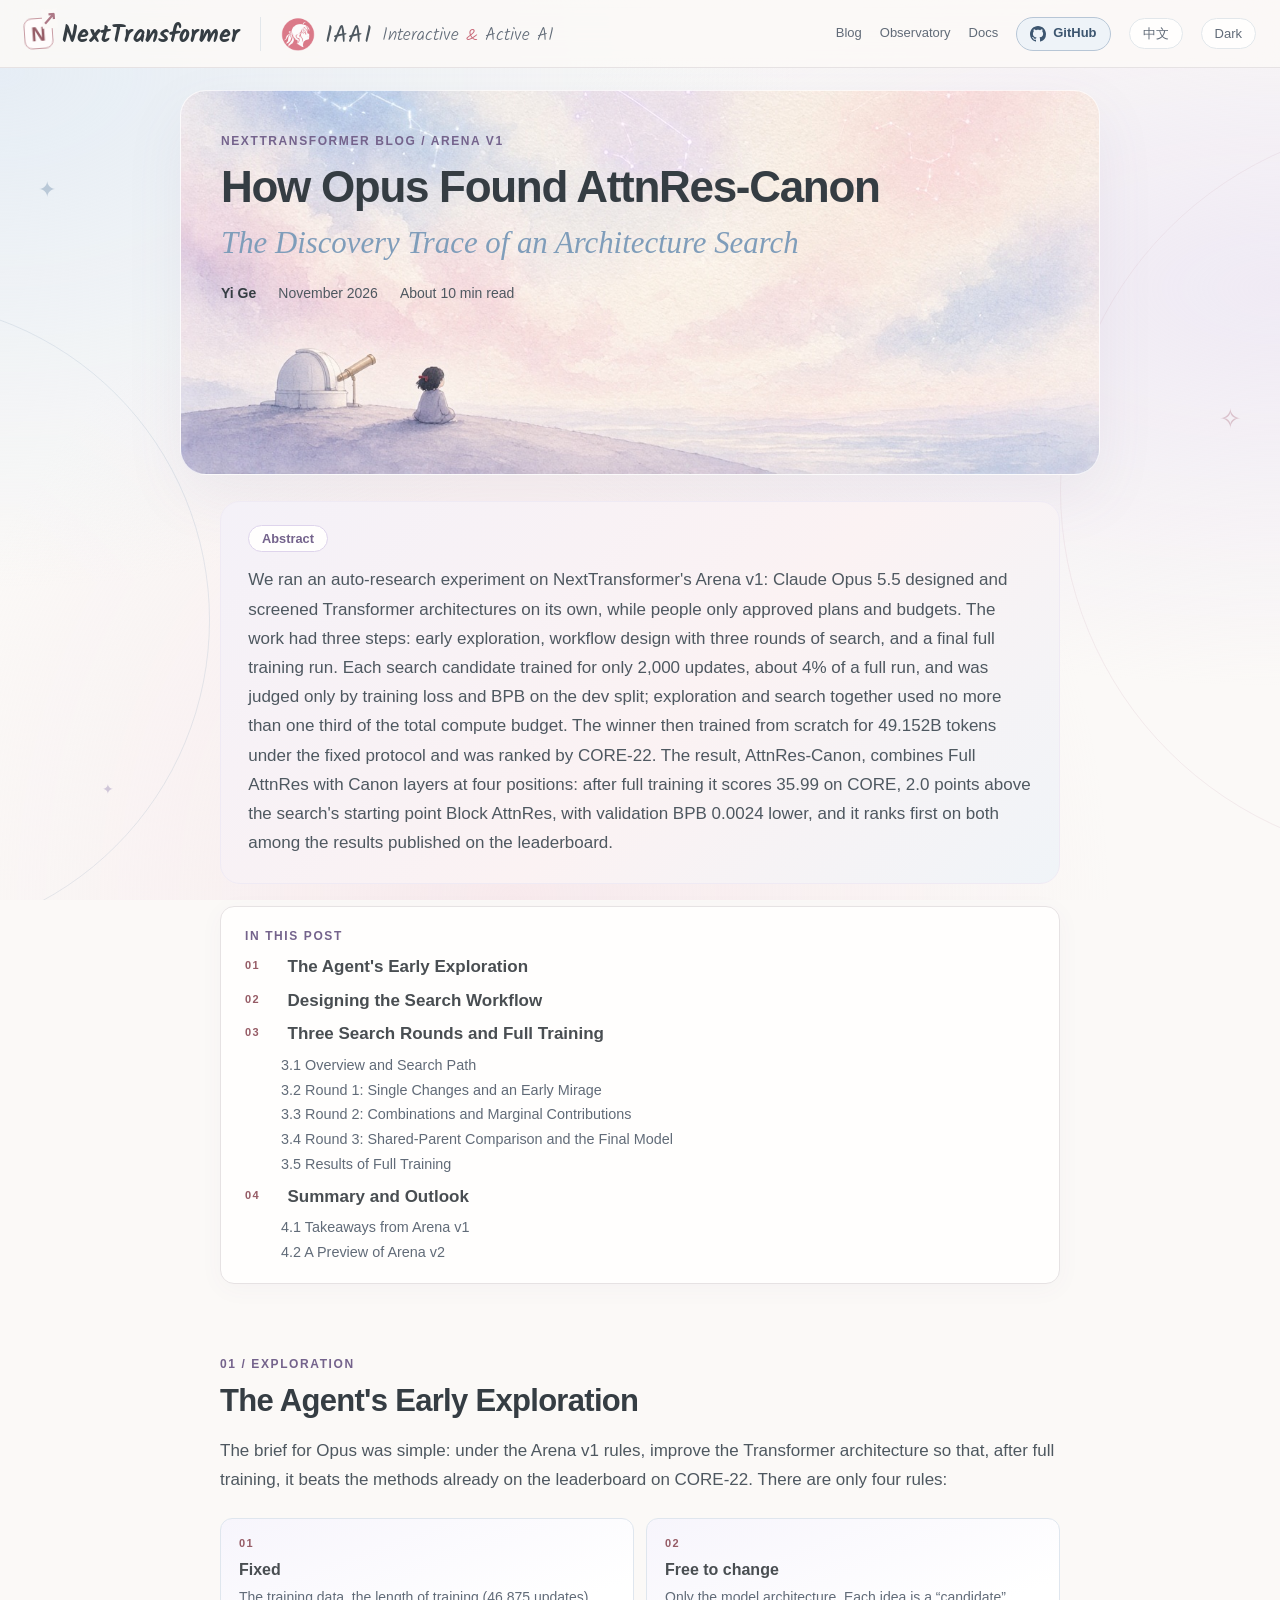
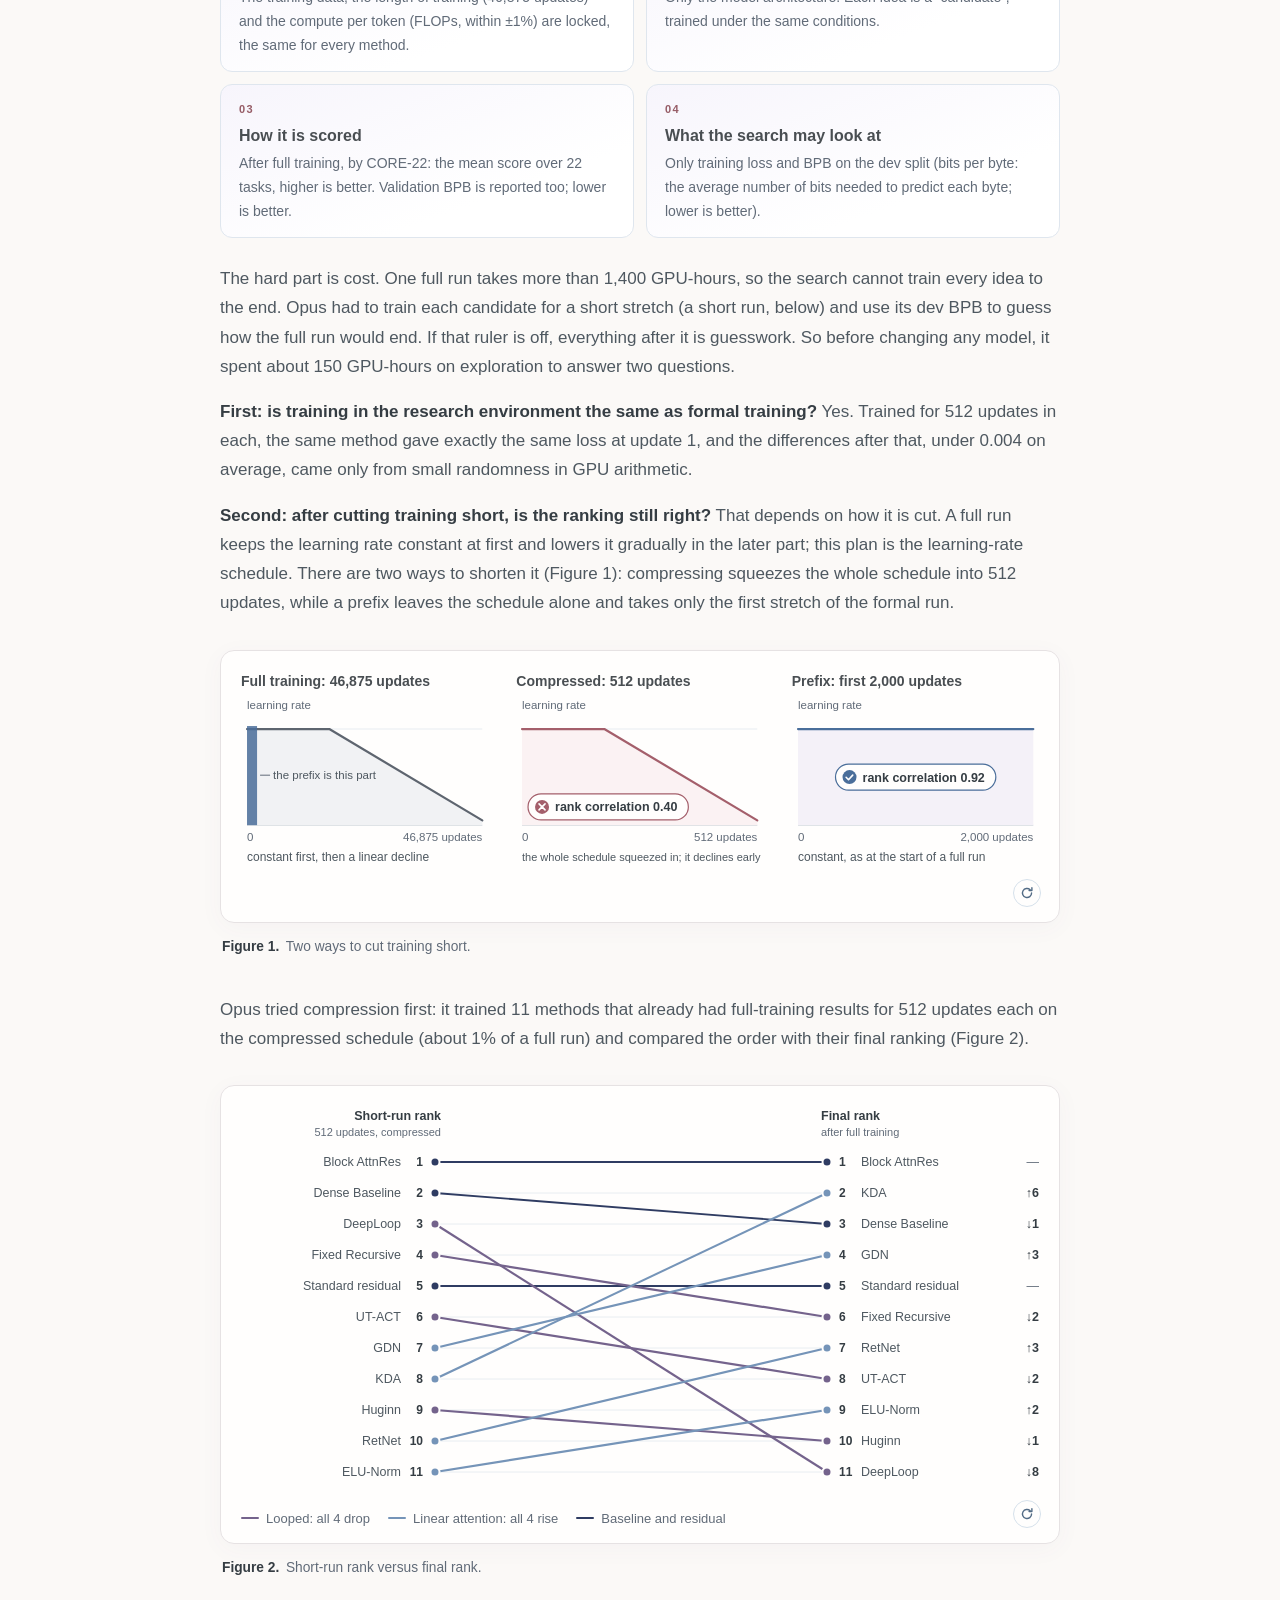
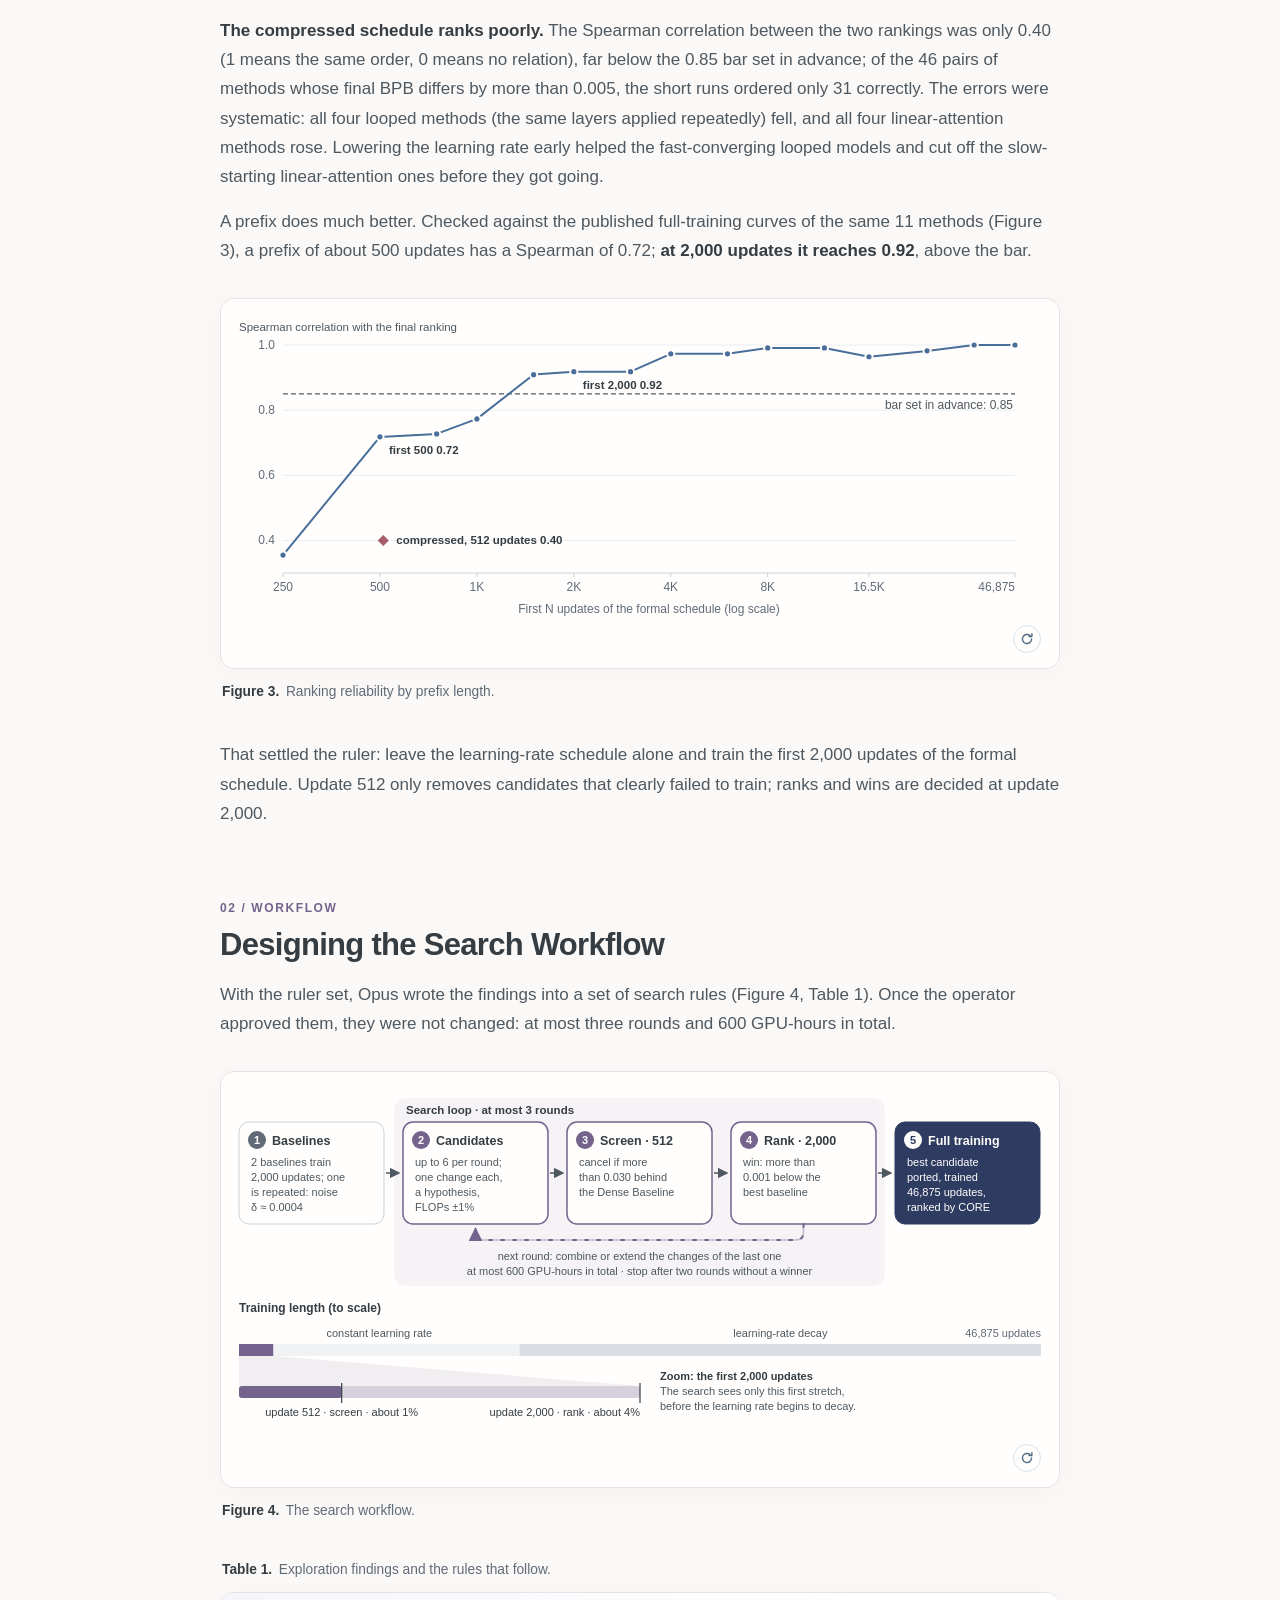
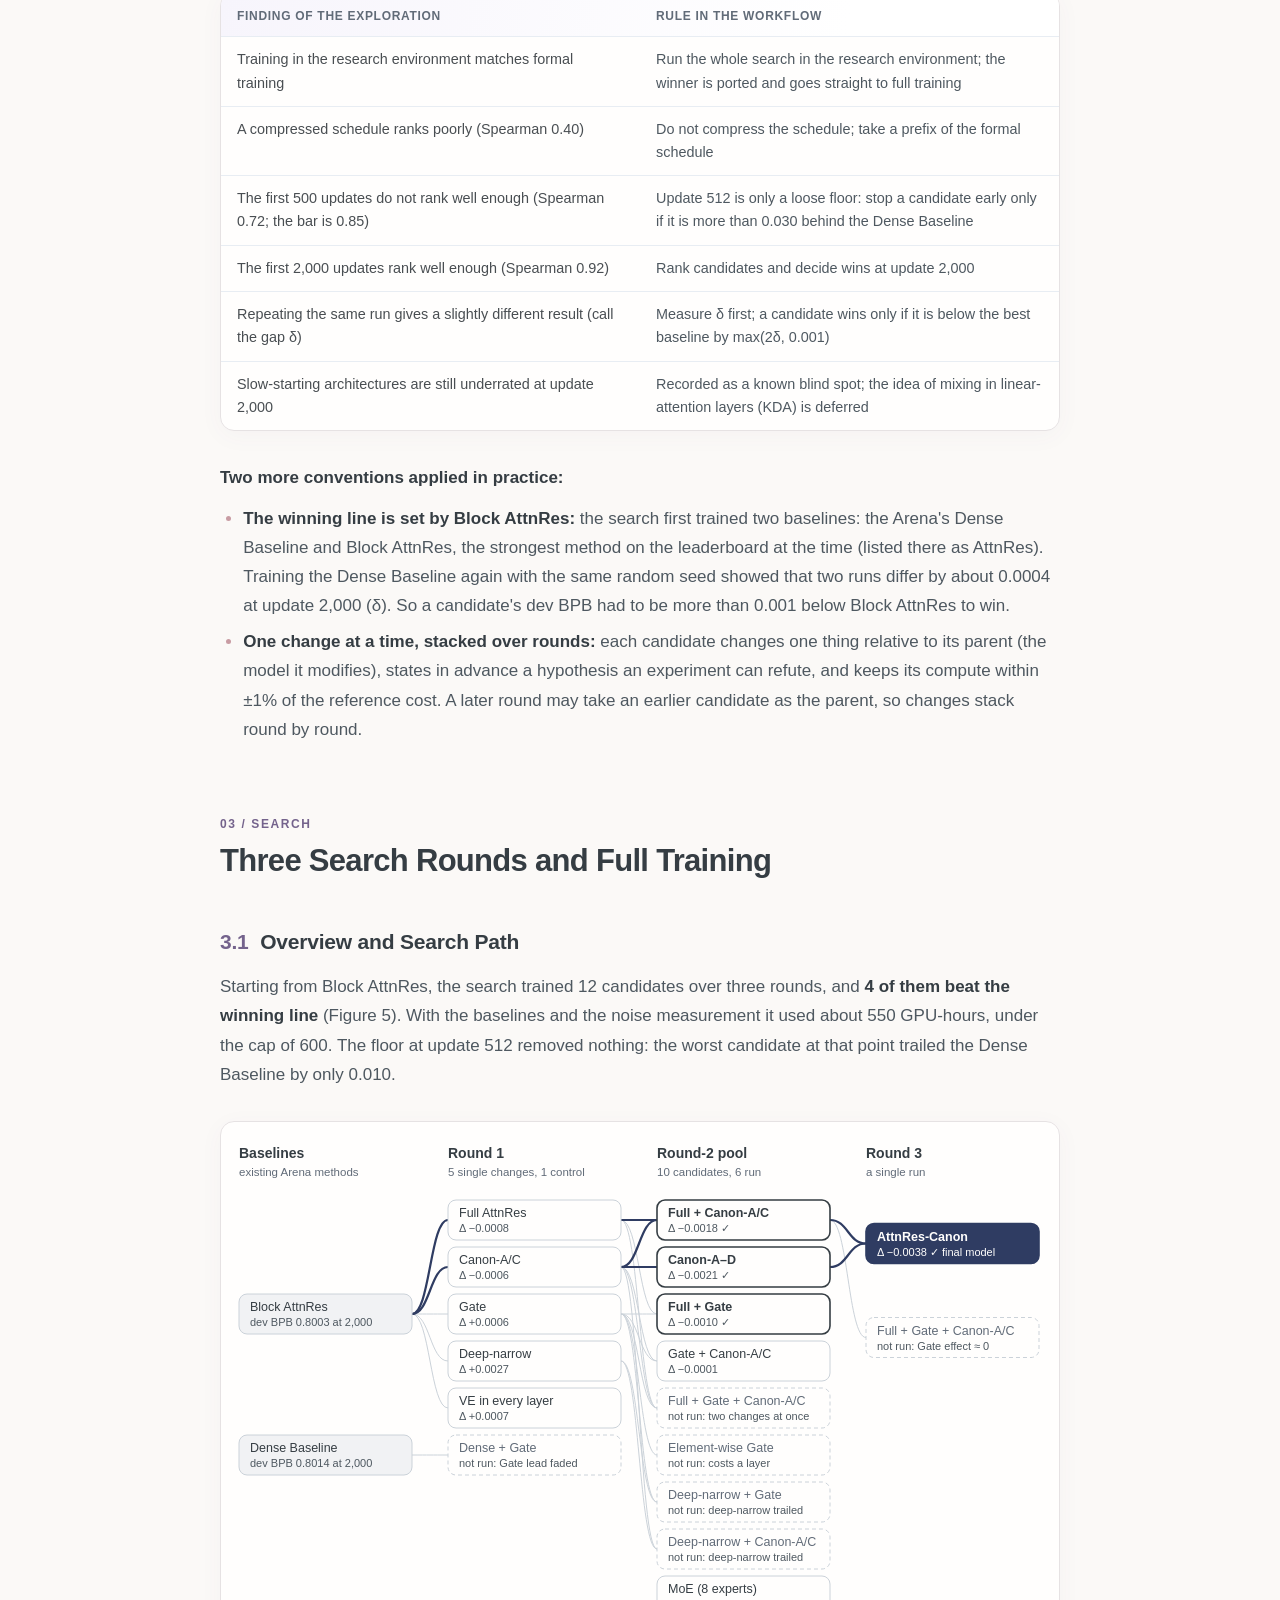
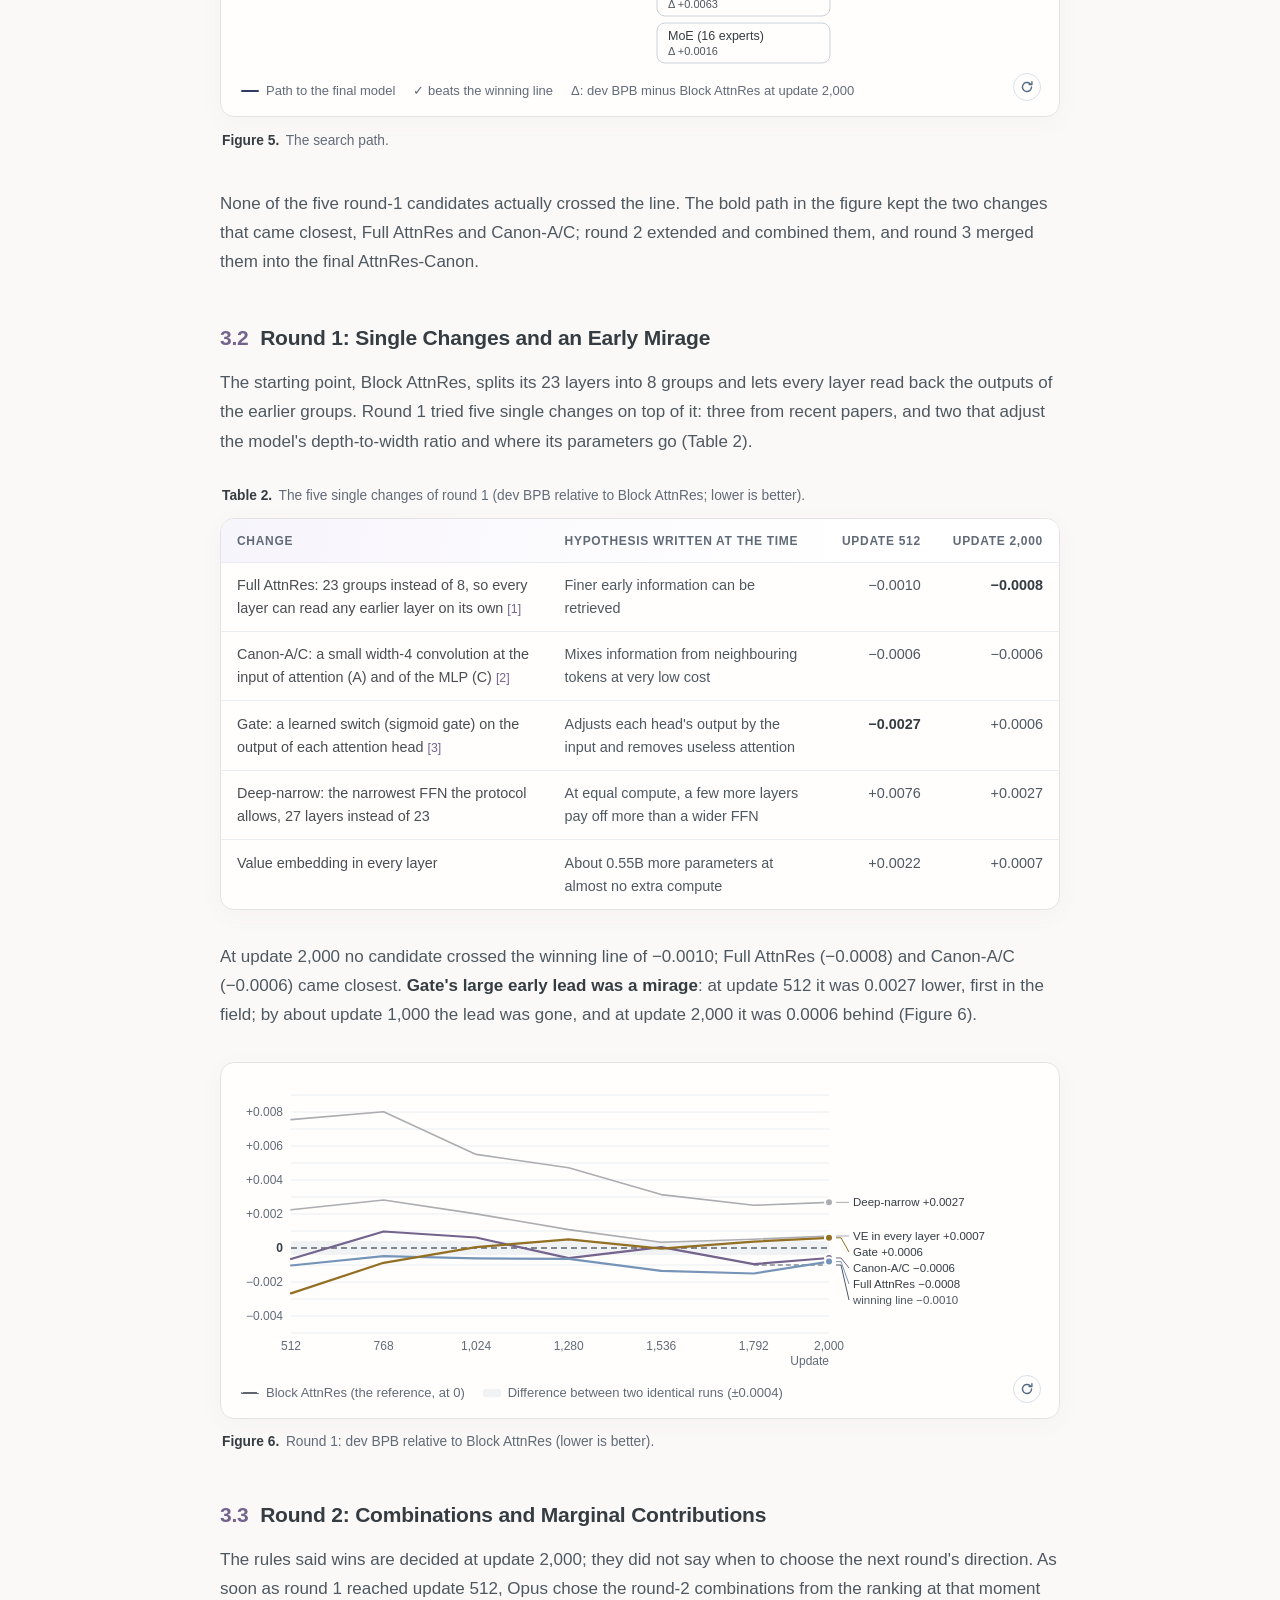
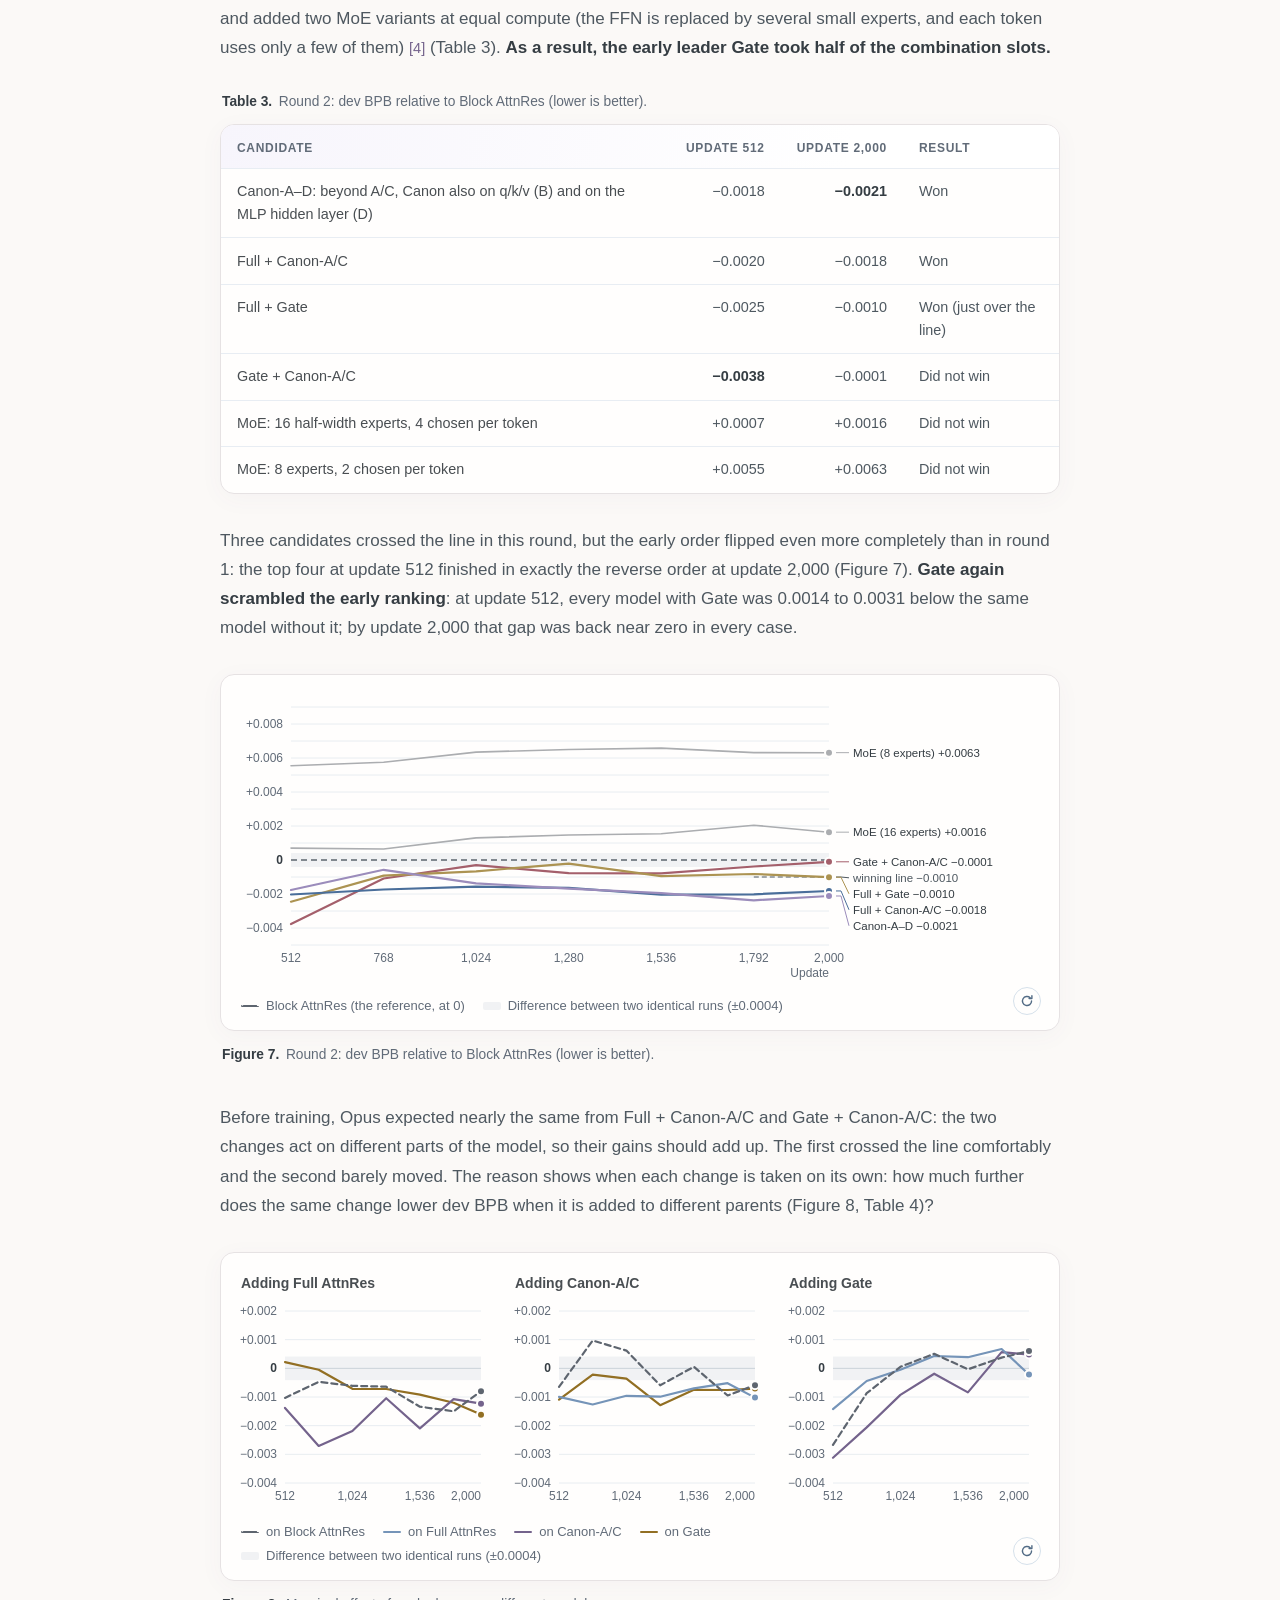
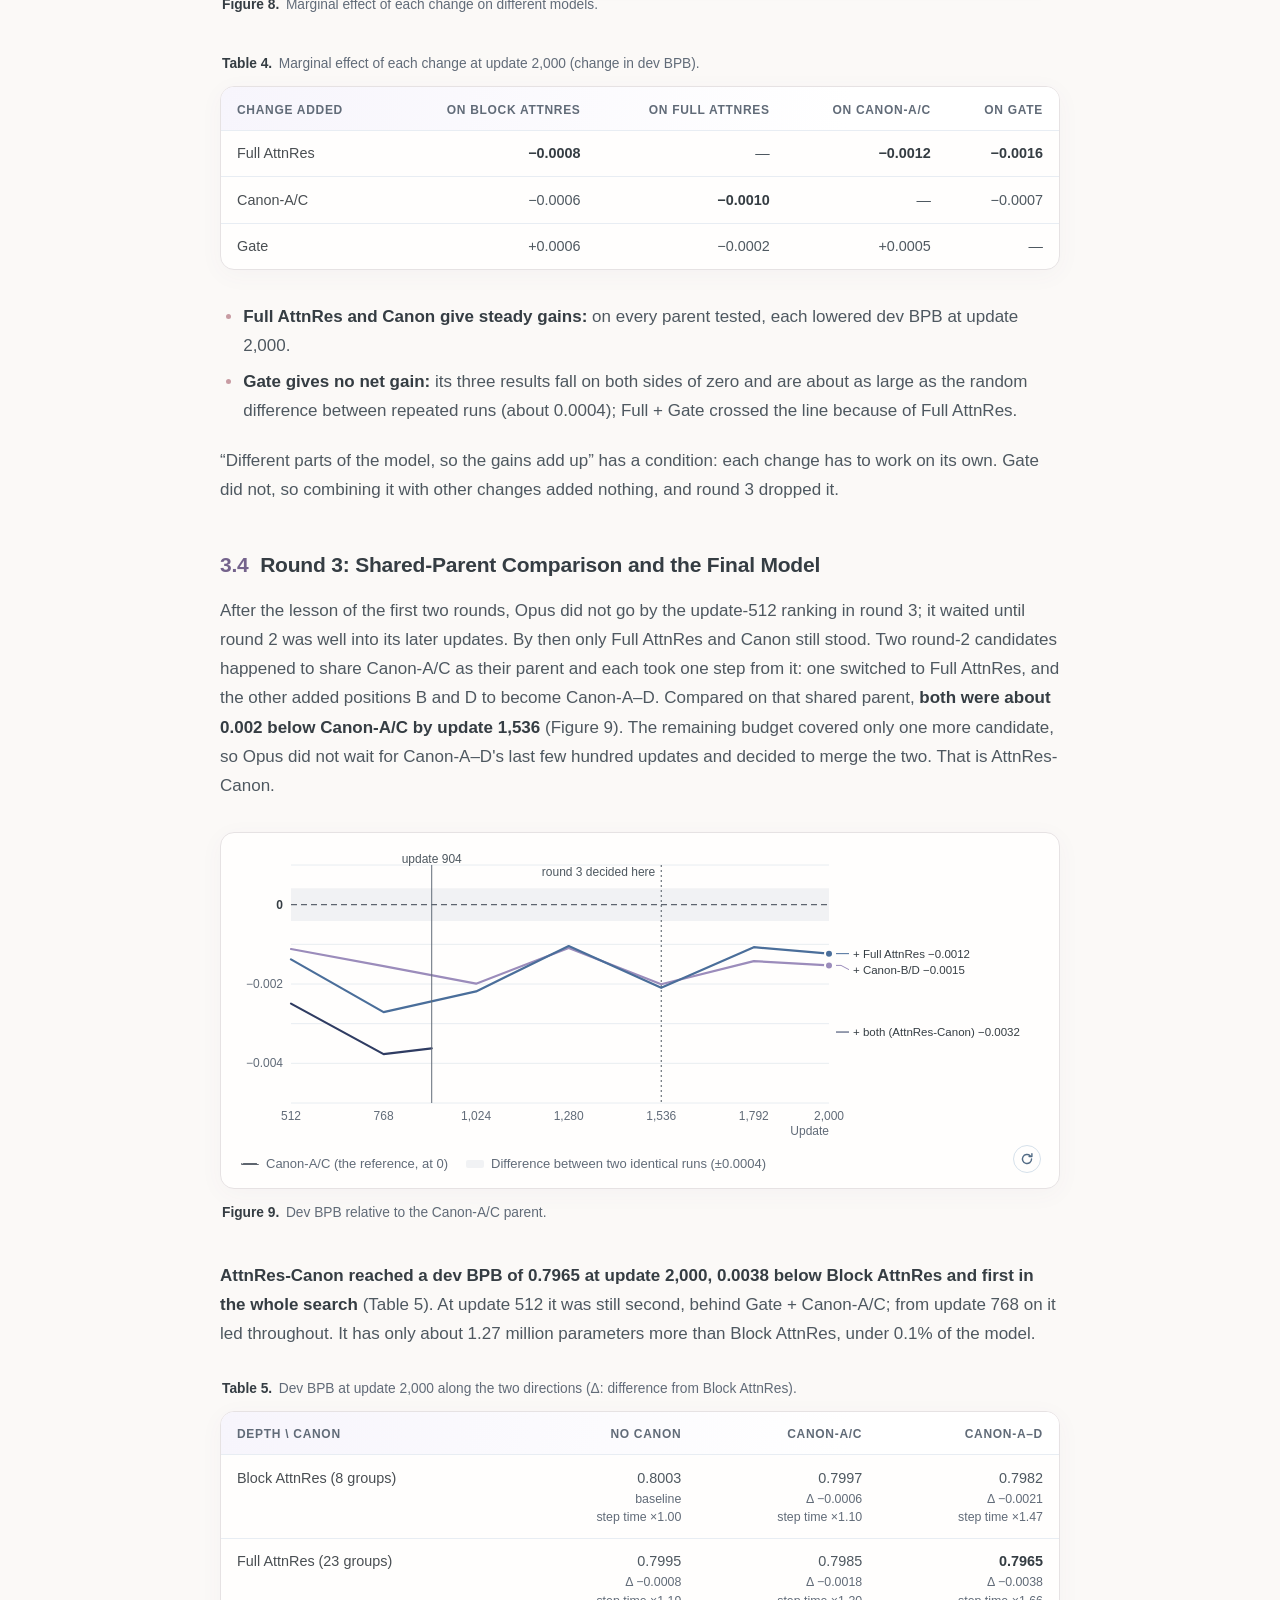
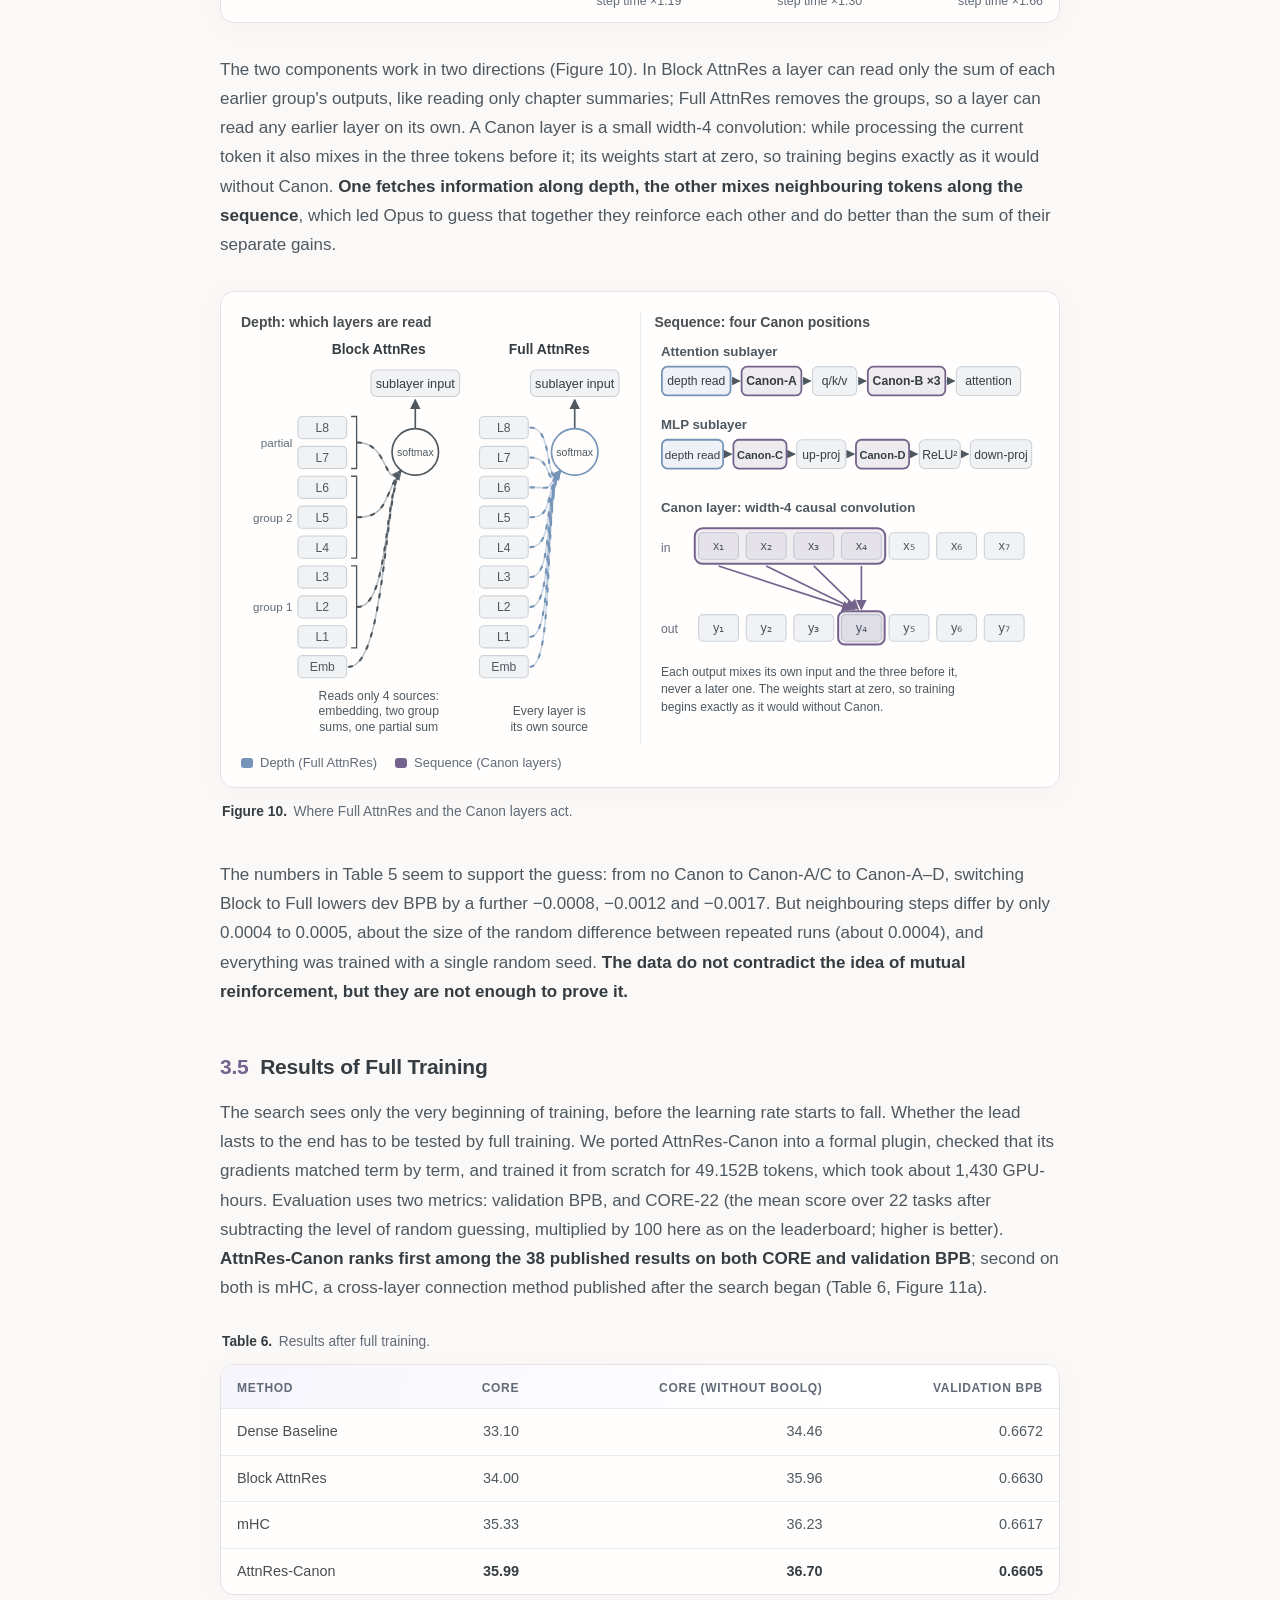
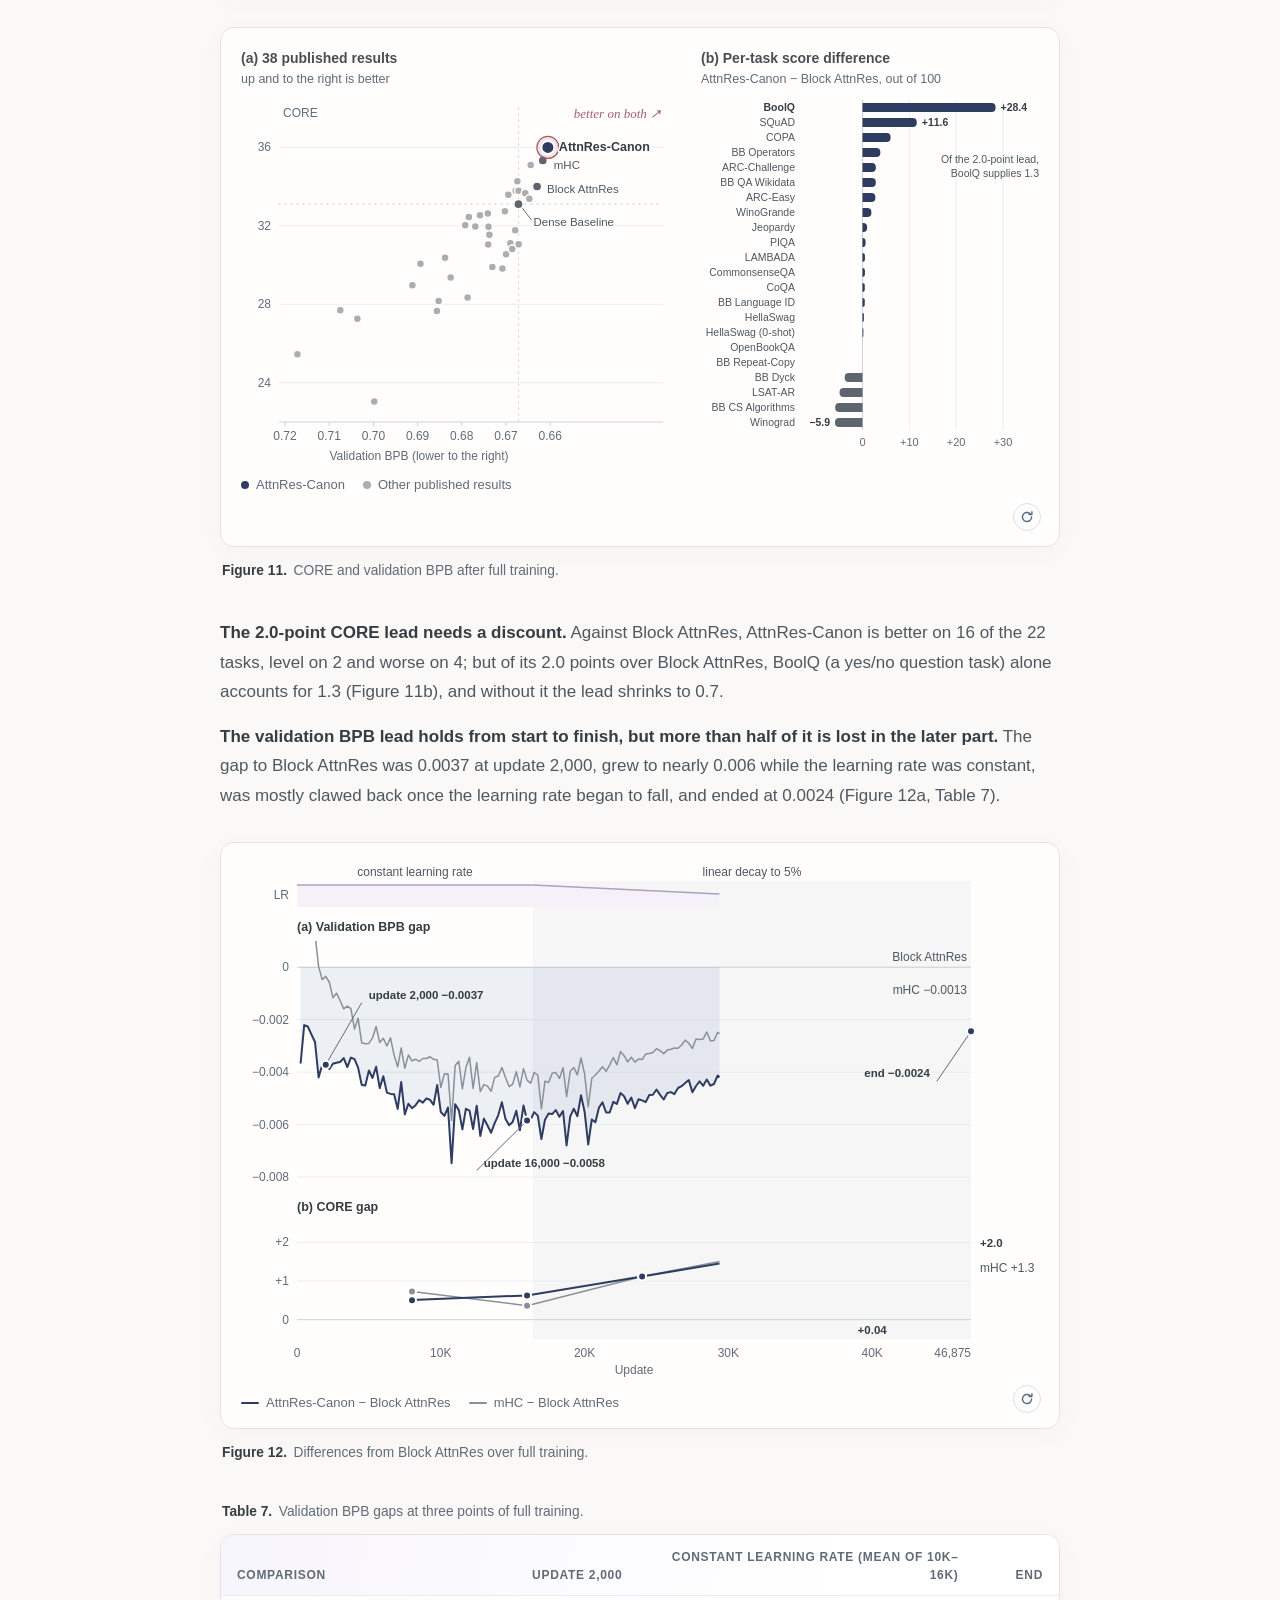
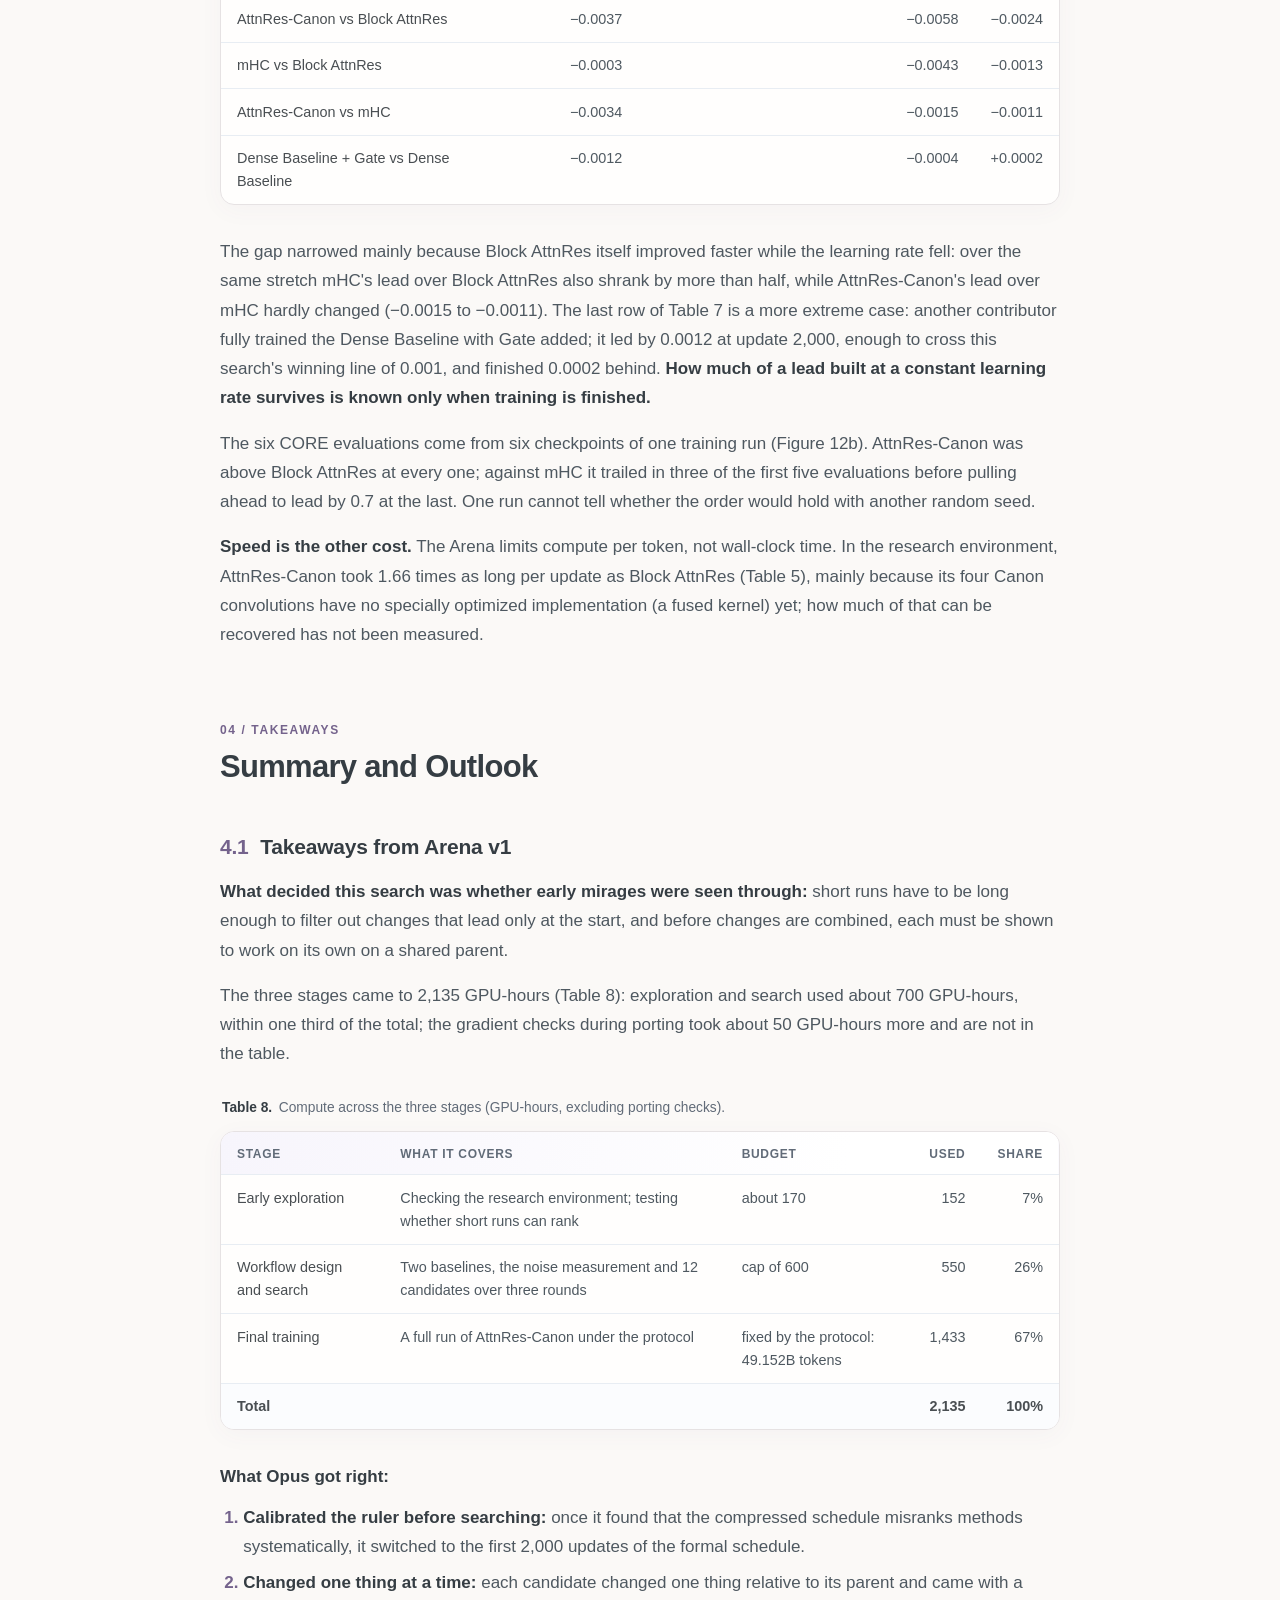
==== commit cc6df89c: "Make English the default language of the post - The English page is now the post's main page (attnre" ====
--- a/attnres-canon/index.html
+++ b/attnres-canon/index.html
@@ -1,16 +1,16 @@
 <!doctype html>
-<html lang="zh-CN">
+<html lang="en">
 <head>
   <meta charset="utf-8">
   <meta name="viewport" content="width=device-width, initial-scale=1">
-  <title>Opus 如何找到 AttnRes-Canon：一次架构探索的 Discovery Trace</title>
-  <meta name="description" content="我们在 NextTransformer 的 Arena v1 上做了一次 auto research 尝试：Claude Opus 自己设计、筛选架构，找到了 AttnRes-Canon。本文回顾这次搜索的过程、现象和经验。">
+  <title>How Opus Found AttnRes-Canon: The Discovery Trace of an Architecture Search</title>
+  <meta name="description" content="We ran an auto-research experiment on NextTransformer's Arena v1: Claude Opus designed and screened architectures on its own and found AttnRes-Canon. This post looks back at the process, what it showed and what we learned.">
   <meta property="og:type" content="article">
-  <meta property="og:title" content="Opus 如何找到 AttnRes-Canon：一次架构探索的 Discovery Trace">
-  <meta property="og:description" content="Claude Opus 在 NextTransformer Arena v1 上自己设计、筛选架构，找到了排行榜第一的 AttnRes-Canon。">
+  <meta property="og:title" content="How Opus Found AttnRes-Canon: The Discovery Trace of an Architecture Search">
+  <meta property="og:description" content="On NextTransformer's Arena v1, Claude Opus designed and screened architectures on its own and found AttnRes-Canon, first on the leaderboard.">
   <meta property="og:image" content="https://interactive-active-ai.github.io/NextTransformer/brand/social-preview.jpg">
   <link rel="icon" href="favicon.svg" type="image/svg+xml">
-  <link rel="alternate" hreflang="en" href="en/">
+  <link rel="alternate" hreflang="zh-CN" href="zh/">
   <link rel="stylesheet" href="styles.css">
 </head>
 <body>
@@ -21,31 +21,31 @@
     <a class="brand" href="https://interactive-active-ai.github.io/NextTransformer/" aria-label="NextTransformer Observatory"><span class="brand-mark" aria-hidden="true">N<span>↗</span></span><b>NextTransformer</b></a>
     <a class="iaai-brand" href="https://github.com/Interactive-Active-AI" aria-label="IAAI · Interactive &amp; Active AI"><img src="assets/iaai.png" width="34" height="34" alt="IAAI logo"><b>IAAI</b><span>Interactive <i>&amp;</i> Active AI</span></a>
   </div>
-  <nav class="header-actions" aria-label="站点链接">
+  <nav class="header-actions" aria-label="Site links">
     <a class="header-link" href="../">Blog</a>
     <a class="header-link" href="https://interactive-active-ai.github.io/NextTransformer/">Observatory</a>
-    <a class="header-link" href="https://interactive-active-ai.github.io/NextTransformer/docs/zh-cn/">文档</a>
+    <a class="header-link" href="https://interactive-active-ai.github.io/NextTransformer/docs/">Docs</a>
     <a class="repo-button" href="https://github.com/Interactive-Active-AI/NextTransformer" aria-label="NextTransformer on GitHub"><svg width="16" height="16" viewBox="0 0 16 16" aria-hidden="true" fill="currentColor"><path d="M8 0C3.58 0 0 3.58 0 8c0 3.54 2.29 6.53 5.47 7.59.4.07.55-.17.55-.38 0-.19-.01-.82-.01-1.49-2.01.37-2.53-.49-2.69-.94-.09-.23-.48-.94-.82-1.13-.28-.15-.68-.52-.01-.53.63-.01 1.08.58 1.23.82.72 1.21 1.87.87 2.33.66.07-.52.28-.87.51-1.07-1.78-.2-3.64-.89-3.64-3.95 0-.87.31-1.59.82-2.15-.08-.2-.36-1.02.08-2.12 0 0 .67-.21 2.2.82.64-.18 1.32-.27 2-.27.68 0 1.36.09 2 .27 1.53-1.04 2.2-.82 2.2-.82.44 1.1.16 1.92.08 2.12.51.56.82 1.27.82 2.15 0 3.07-1.87 3.75-3.65 3.95.29.25.54.73.54 1.48 0 1.07-.01 1.93-.01 2.2 0 .21.15.46.55.38A8.013 8.013 0 0016 8c0-4.42-3.58-8-8-8z"/></svg><span>GitHub</span></a>
-    <a class="pill" href="en/" hreflang="en" lang="en">English</a>
-    <button id="theme-toggle" class="pill" type="button" aria-label="切换浅色或深色主题">深色</button>
+    <a class="pill" href="zh/" hreflang="zh-CN" lang="zh-CN">中文</a>
+    <button id="theme-toggle" class="pill" type="button" aria-label="Switch between light and dark theme">Dark</button>
   </nav>
 </header>
 
 <div class="page">
-<nav class="rail" aria-label="章节导航">
-  <div class="rail-title">本文内容</div>
+<nav class="rail" aria-label="Sections">
+  <div class="rail-title">IN THIS POST</div>
   <ol>
-    <li><a href="#s1"><span>01</span>前期探索</a></li>
-    <li><a href="#s2"><span>02</span>Workflow 设计</a></li>
-    <li><a href="#s3"><span>03</span>搜索与结果</a></li>
-    <li class="sub"><a href="#s3-1">搜索路径</a></li>
-    <li class="sub"><a href="#s3-2">第一轮</a></li>
-    <li class="sub"><a href="#s3-3">第二轮</a></li>
-    <li class="sub"><a href="#s3-4">第三轮</a></li>
-    <li class="sub"><a href="#s3-5">完整训练结果</a></li>
-    <li><a href="#s4"><span>04</span>总结与展望</a></li>
-    <li class="sub"><a href="#s4-1">Arena v1 复盘</a></li>
-    <li class="sub"><a href="#s4-2">Arena v2 预告</a></li>
+    <li><a href="#s1"><span>01</span>Exploration</a></li>
+    <li><a href="#s2"><span>02</span>Workflow</a></li>
+    <li><a href="#s3"><span>03</span>Search and results</a></li>
+    <li class="sub"><a href="#s3-1">Search path</a></li>
+    <li class="sub"><a href="#s3-2">Round 1</a></li>
+    <li class="sub"><a href="#s3-3">Round 2</a></li>
+    <li class="sub"><a href="#s3-4">Round 3</a></li>
+    <li class="sub"><a href="#s3-5">Full training</a></li>
+    <li><a href="#s4"><span>04</span>Summary</a></li>
+    <li class="sub"><a href="#s4-1">Arena v1 takeaways</a></li>
+    <li class="sub"><a href="#s4-2">Arena v2 preview</a></li>
   </ol>
 </nav>
 
@@ -53,197 +53,197 @@
 <article>
   <header class="post-head">
     <p class="eyebrow">NextTransformer Blog / Arena v1</p>
-    <h1>Opus 如何找到 AttnRes-Canon<span class="sr">：</span><em>一次架构探索的 Discovery Trace</em></h1>
-    <p class="post-meta"><span>葛羿</span><span>2026 年 11 月</span><span>约 10 分钟阅读</span></p>
+    <h1>How Opus Found AttnRes-Canon<span class="sr">: </span><em>The Discovery Trace of an Architecture Search</em></h1>
+    <p class="post-meta"><span>Yi Ge</span><span>November 2026</span><span>About 10 min read</span></p>
   </header>
 
   <div class="abstract">
-    <div class="abstract-label">摘要</div>
-    <p>我们在 NextTransformer 的 Arena v1 上做了一次 auto research（自动研究）尝试：让 Claude Opus 5.5 自己设计、筛选 Transformer 架构，人只审批计划和预算。整个过程分三步：前期探索，workflow 设计与三轮搜索，最后是完整训练。搜索时每个候选只训练 2,000 步，约为完整训练步数的 4%，只看训练 loss 和 dev 划分上的 BPB；探索与搜索合计的算力不超过总预算的三分之一。胜出的架构再按固定协议从头训练 49.152B token，按 CORE-22 得分排名。最终找到的 AttnRes-Canon 把 Full AttnRes 和四处 Canon 层结合在一起：完整训练后 CORE 得分 35.99，比搜索的起点 Block AttnRes 高 2.0 分，验证 BPB 低 0.0024，两项在排行榜已发布的结果里都排第一。</p>
+    <div class="abstract-label">Abstract</div>
+    <p>We ran an auto-research experiment on NextTransformer's Arena v1: Claude Opus 5.5 designed and screened Transformer architectures on its own, while people only approved plans and budgets. The work had three steps: early exploration, workflow design with three rounds of search, and a final full training run. Each search candidate trained for only 2,000 updates, about 4% of a full run, and was judged only by training loss and BPB on the dev split; exploration and search together used no more than one third of the total compute budget. The winner then trained from scratch for 49.152B tokens under the fixed protocol and was ranked by CORE-22. The result, AttnRes-Canon, combines Full AttnRes with Canon layers at four positions: after full training it scores 35.99 on CORE, 2.0 points above the search's starting point Block AttnRes, with validation BPB 0.0024 lower, and it ranks first on both among the results published on the leaderboard.</p>
   </div>
 
-  <nav class="toc" aria-label="本文内容">
-    <div class="toc-title">本文内容</div>
+  <nav class="toc" aria-label="In this post">
+    <div class="toc-title">In this post</div>
     <ol>
-      <li><a href="#s1">Agent 的前期探索</a></li>
-      <li><a href="#s2">搜索 Workflow 设计</a></li>
-      <li><a href="#s3">三轮搜索与完整训练</a></li>
-      <li class="sub"><a href="#s3-1">3.1 搜索全局与演进路径</a></li>
-      <li class="sub"><a href="#s3-2">3.2 第一轮：单点改动与早期假象</a></li>
-      <li class="sub"><a href="#s3-3">3.3 第二轮：组合验证与边际贡献</a></li>
-      <li class="sub"><a href="#s3-4">3.4 第三轮：共同父模型对照与最终组合</a></li>
-      <li class="sub"><a href="#s3-5">3.5 完整训练结果</a></li>
-      <li><a href="#s4">总结与展望</a></li>
-      <li class="sub"><a href="#s4-1">4.1 Arena v1 实验复盘</a></li>
-      <li class="sub"><a href="#s4-2">4.2 Arena v2 预告</a></li>
+      <li><a href="#s1">The Agent's Early Exploration</a></li>
+      <li><a href="#s2">Designing the Search Workflow</a></li>
+      <li><a href="#s3">Three Search Rounds and Full Training</a></li>
+      <li class="sub"><a href="#s3-1">3.1 Overview and Search Path</a></li>
+      <li class="sub"><a href="#s3-2">3.2 Round 1: Single Changes and an Early Mirage</a></li>
+      <li class="sub"><a href="#s3-3">3.3 Round 2: Combinations and Marginal Contributions</a></li>
+      <li class="sub"><a href="#s3-4">3.4 Round 3: Shared-Parent Comparison and the Final Model</a></li>
+      <li class="sub"><a href="#s3-5">3.5 Results of Full Training</a></li>
+      <li><a href="#s4">Summary and Outlook</a></li>
+      <li class="sub"><a href="#s4-1">4.1 Takeaways from Arena v1</a></li>
+      <li class="sub"><a href="#s4-2">4.2 A Preview of Arena v2</a></li>
     </ol>
   </nav>
 
 
   <!-- 1 -->
   <section id="s1">
-    <p class="eyebrow">01 / 探索</p>
-    <h2>Agent 的前期探索</h2>
-
-    <p>交给 Opus 的任务很简单：在 Arena v1 的规则下改进 Transformer 的模型结构，让它完整训练之后，在 CORE-22 上超过排行榜上已有的方法。规则只有四条：</p>
+    <p class="eyebrow">01 / Exploration</p>
+    <h2>The Agent's Early Exploration</h2>
+
+    <p>The brief for Opus was simple: under the Arena v1 rules, improve the Transformer architecture so that, after full training, it beats the methods already on the leaderboard on CORE-22. There are only four rules:</p>
 
     <div class="cards">
-      <div><span>01</span><p class="card-title">固定不变</p><p>训练数据、46,875 步的训练长度、每个 token 的计算量（FLOPs，允许 ±1%）都锁死，对所有方法一样。</p></div>
-      <div><span>02</span><p class="card-title">可以改</p><p>只有模型结构。每个想法是一个“候选”，在同样的条件下训练。</p></div>
-      <div><span>03</span><p class="card-title">怎么评分</p><p>完整训练后看 CORE-22：22 项任务的平均得分，越高越好。同时报告验证 BPB，越低越好。</p></div>
-      <div><span>04</span><p class="card-title">搜索时能看什么</p><p>只有训练 loss 和 dev 划分上的 BPB（bits per byte，预测每个字节平均要用的 bit 数，越低越好）。</p></div>
+      <div><span>01</span><p class="card-title">Fixed</p><p>The training data, the length of training (46,875 updates) and the compute per token (FLOPs, within ±1%) are locked, the same for every method.</p></div>
+      <div><span>02</span><p class="card-title">Free to change</p><p>Only the model architecture. Each idea is a “candidate”, trained under the same conditions.</p></div>
+      <div><span>03</span><p class="card-title">How it is scored</p><p>After full training, by CORE-22: the mean score over 22 tasks, higher is better. Validation BPB is reported too; lower is better.</p></div>
+      <div><span>04</span><p class="card-title">What the search may look at</p><p>Only training loss and BPB on the dev split (bits per byte: the average number of bits needed to predict each byte; lower is better).</p></div>
     </div>
 
-    <p>难处在于贵。完整训练一次要 1,400 多 GPU 小时，不可能把每个想法都训练到底。Opus 只能让每个候选先训练一小段（下文叫短程训练），用这一小段的 dev BPB 去猜它最终的表现。这把“尺子”要是不准，后面试得再多也是碰运气。所以动手改模型之前，它先花了约 150 GPU 小时做前期探索，回答两个问题。</p>
-
-    <p><strong>第一个问题：研究环境里的训练和正式训练是一回事吗？</strong>是。同一个方法在两边各训练 512 步，第 1 步的 loss 完全相同，之后的差别平均不到 0.004，只来自 GPU 运算本身的微小随机性。</p>
-
-    <p><strong>第二个问题：训练截短以后，排出的名次还准吗？</strong>这要看怎么截。完整训练的学习率先保持不变，后半程才逐渐降下来，这个安排叫学习率调度（schedule）。截短有两种办法（图 1）：“压缩”把整条调度原样挤进 512 步；“前缀”不动调度，只取正式训练最前面的一段。</p>
+    <p>The hard part is cost. One full run takes more than 1,400 GPU-hours, so the search cannot train every idea to the end. Opus had to train each candidate for a short stretch (a short run, below) and use its dev BPB to guess how the full run would end. If that ruler is off, everything after it is guesswork. So before changing any model, it spent about 150 GPU-hours on exploration to answer two questions.</p>
+
+    <p><strong>First: is training in the research environment the same as formal training?</strong> Yes. Trained for 512 updates in each, the same method gave exactly the same loss at update 1, and the differences after that, under 0.004 on average, came only from small randomness in GPU arithmetic.</p>
+
+    <p><strong>Second: after cutting training short, is the ranking still right?</strong> That depends on how it is cut. A full run keeps the learning rate constant at first and lowers it gradually in the later part; this plan is the learning-rate schedule. There are two ways to shorten it (Figure 1): compressing squeezes the whole schedule into 512 updates, while a prefix leaves the schedule alone and takes only the first stretch of the formal run.</p>
 
     <figure class="wide" id="fig-shorten">
       <div class="fig-body" data-figure="shorten"></div>
-      <figcaption><strong>图 1.</strong> 两种截短训练的办法。</figcaption>
-    </figure>
-
-    <p>Opus 先试了压缩：拿 11 个已有完整成绩的方法，各用压缩调度训练 512 步（约为完整训练的 1%），再和它们的最终名次对比（图 2）。</p>
+      <figcaption><strong>Figure 1.</strong> Two ways to cut training short.</figcaption>
+    </figure>
+
+    <p>Opus tried compression first: it trained 11 methods that already had full-training results for 512 updates each on the compressed schedule (about 1% of a full run) and compared the order with their final ranking (Figure 2).</p>
 
     <figure class="wide" id="fig-proxy">
       <div class="fig-body" data-figure="slope"></div>
-      <figcaption><strong>图 2.</strong> 短程排名与最终排名。</figcaption>
-    </figure>
-
-    <p><strong>压缩调度排不准名次。</strong>两组名次的 Spearman 相关只有 0.40（1 表示名次完全一致，0 表示毫无关系），远低于事先定下的 0.85 标准；在最终 BPB 相差超过 0.005 的 46 对方法里，短程训练只排对了 31 对。错得还很有规律：四个 loop 类方法（同一组层反复执行）名次全部下降，四个 linear attention 类方法全部上升。学习率提前降下来，帮了收敛快的 loop 结构，却让起步慢的 linear attention 来不及发力。</p>
-
-    <p>换成前缀就好得多。用这 11 个方法已发布的完整训练曲线回头去验（图 3）：同样在 500 步左右，前缀的 Spearman 是 0.72；<strong>取到前 2,000 步时达到 0.92</strong>，过了标准。</p>
+      <figcaption><strong>Figure 2.</strong> Short-run rank versus final rank.</figcaption>
+    </figure>
+
+    <p><strong>The compressed schedule ranks poorly.</strong> The Spearman correlation between the two rankings was only 0.40 (1 means the same order, 0 means no relation), far below the 0.85 bar set in advance; of the 46 pairs of methods whose final BPB differs by more than 0.005, the short runs ordered only 31 correctly. The errors were systematic: all four looped methods (the same layers applied repeatedly) fell, and all four linear-attention methods rose. Lowering the learning rate early helped the fast-converging looped models and cut off the slow-starting linear-attention ones before they got going.</p>
+
+    <p>A prefix does much better. Checked against the published full-training curves of the same 11 methods (Figure 3), a prefix of about 500 updates has a Spearman of 0.72; <strong>at 2,000 updates it reaches 0.92</strong>, above the bar.</p>
 
     <figure class="wide" id="fig-backtest">
       <div class="fig-body" data-figure="backtest"></div>
-      <figcaption><strong>图 3.</strong> 前缀长度与排名可信度。</figcaption>
-    </figure>
-
-    <p>尺子就这样定下来：不动学习率调度，直接训练正式调度的前 2,000 步。512 步时只淘汰明显训练失败的候选，名次和胜负都等到 2,000 步再定。</p>
+      <figcaption><strong>Figure 3.</strong> Ranking reliability by prefix length.</figcaption>
+    </figure>
+
+    <p>That settled the ruler: leave the learning-rate schedule alone and train the first 2,000 updates of the formal schedule. Update 512 only removes candidates that clearly failed to train; ranks and wins are decided at update 2,000.</p>
   </section>
 
   <!-- 2 -->
   <section id="s2">
     <p class="eyebrow">02 / Workflow</p>
-    <h2>搜索 Workflow 设计</h2>
-
-    <p>有了尺子，Opus 把探索的结论写成一套搜索规则（图 4、表 1）。规则经操作者批准后不再改动：最多搜三轮，总算力不超过 600 GPU 小时。</p>
+    <h2>Designing the Search Workflow</h2>
+
+    <p>With the ruler set, Opus wrote the findings into a set of search rules (Figure 4, Table 1). Once the operator approved them, they were not changed: at most three rounds and 600 GPU-hours in total.</p>
 
     <figure class="wide" id="fig-workflow">
       <div class="fig-body" data-figure="workflow"></div>
-      <figcaption><strong>图 4.</strong> 搜索的 workflow。</figcaption>
+      <figcaption><strong>Figure 4.</strong> The search workflow.</figcaption>
     </figure>
 
     <figure class="tbl wide" id="tab-rules">
-      <figcaption><strong>表 1.</strong> 探索结论与对应规则。</figcaption>
+      <figcaption><strong>Table 1.</strong> Exploration findings and the rules that follow.</figcaption>
       <div class="table-wrap">
       <table class="plain">
-        <thead><tr><th>前期探索的结论</th><th>workflow 里的规则</th></tr></thead>
-        <tbody>
-          <tr><td>研究环境里的训练和正式训练一致</td><td>搜索全程在研究环境里做，胜出者移植后直接进入完整训练</td></tr>
-          <tr><td>压缩调度排不准名次（Spearman 0.40）</td><td>不压缩调度，只取正式调度的前缀</td></tr>
-          <tr><td>前 500 步的排名还不够准（Spearman 0.72，标准是 0.85）</td><td>512 步只设宽松的底线：比 Dense Baseline 差 0.030 以上才提前停掉</td></tr>
-          <tr><td>前 2,000 步的排名够准（Spearman 0.92）</td><td>候选的名次和胜负一律看 2,000 步</td></tr>
-          <tr><td>同样的训练重复一次，结果也会差一点（记为 δ）</td><td>先测 δ；候选要比最好的 baseline 低 max(2δ, 0.001) 才算胜出</td></tr>
-          <tr><td>起步慢的结构在 2,000 步仍会被低估</td><td>记为已知盲区，混入 linear attention 层（KDA）的想法暂缓</td></tr>
-        </tbody>
-      </table>
-      </div>
-    </figure>
-
-    <p class="list-lead">执行时还有两条约定：</p>
+        <thead><tr><th>Finding of the exploration</th><th>Rule in the workflow</th></tr></thead>
+        <tbody>
+          <tr><td>Training in the research environment matches formal training</td><td>Run the whole search in the research environment; the winner is ported and goes straight to full training</td></tr>
+          <tr><td>A compressed schedule ranks poorly (Spearman 0.40)</td><td>Do not compress the schedule; take a prefix of the formal schedule</td></tr>
+          <tr><td>The first 500 updates do not rank well enough (Spearman 0.72; the bar is 0.85)</td><td>Update 512 is only a loose floor: stop a candidate early only if it is more than 0.030 behind the Dense Baseline</td></tr>
+          <tr><td>The first 2,000 updates rank well enough (Spearman 0.92)</td><td>Rank candidates and decide wins at update 2,000</td></tr>
+          <tr><td>Repeating the same run gives a slightly different result (call the gap δ)</td><td>Measure δ first; a candidate wins only if it is below the best baseline by max(2δ, 0.001)</td></tr>
+          <tr><td>Slow-starting architectures are still underrated at update 2,000</td><td>Recorded as a known blind spot; the idea of mixing in linear-attention layers (KDA) is deferred</td></tr>
+        </tbody>
+      </table>
+      </div>
+    </figure>
+
+    <p class="list-lead">Two more conventions applied in practice:</p>
 
     <ul>
-      <li><strong>胜出线以 Block AttnRes 为准：</strong>搜索先训练两个 baseline：Arena 的 Dense Baseline，和当时排行榜上最强的 Block AttnRes（排行榜上叫 AttnRes）。用同一个随机种子把 Dense Baseline 再训练一次，2,000 步时两次结果的差距 δ 约为 0.0004。据此，候选的 dev BPB 要比 Block AttnRes 低 0.001 以上才算胜出。</li>
-      <li><strong>一次只改一处，逐轮叠加：</strong>每个候选相对它的父模型（被改动的那个模型）只改一处，事先写下可以被实验推翻的假设，计算量保持在参考成本的 ±1% 以内。下一轮可以拿上一轮的候选当父模型，改动就这样一轮轮叠起来。</li>
+      <li><strong>The winning line is set by Block AttnRes:</strong> the search first trained two baselines: the Arena's Dense Baseline and Block AttnRes, the strongest method on the leaderboard at the time (listed there as AttnRes). Training the Dense Baseline again with the same random seed showed that two runs differ by about 0.0004 at update 2,000 (δ). So a candidate's dev BPB had to be more than 0.001 below Block AttnRes to win.</li>
+      <li><strong>One change at a time, stacked over rounds:</strong> each candidate changes one thing relative to its parent (the model it modifies), states in advance a hypothesis an experiment can refute, and keeps its compute within ±1% of the reference cost. A later round may take an earlier candidate as the parent, so changes stack round by round.</li>
     </ul>
   </section>
 
   <!-- 3 -->
   <section id="s3">
-    <p class="eyebrow">03 / 搜索</p>
-    <h2>三轮搜索与完整训练</h2>
-
-    <h3 id="s3-1"><span class="no">3.1</span>搜索全局与演进路径</h3>
-
-    <p>搜索从 Block AttnRes 出发，三轮一共训练了 12 个候选，<strong>其中 4 个越过了胜出线</strong>（图 5）。加上 baseline 和噪声测量，共用约 550 GPU 小时，没有超过 600 的上限。512 步的底线没有淘汰任何候选：当时最差的一个也只比 Dense Baseline 差 0.010。</p>
+    <p class="eyebrow">03 / Search</p>
+    <h2>Three Search Rounds and Full Training</h2>
+
+    <h3 id="s3-1"><span class="no">3.1</span>Overview and Search Path</h3>
+
+    <p>Starting from Block AttnRes, the search trained 12 candidates over three rounds, and <strong>4 of them beat the winning line</strong> (Figure 5). With the baselines and the noise measurement it used about 550 GPU-hours, under the cap of 600. The floor at update 512 removed nothing: the worst candidate at that point trailed the Dense Baseline by only 0.010.</p>
 
     <figure class="wide" id="fig-lineage">
       <div class="fig-body" data-figure="lineage"></div>
-      <figcaption><strong>图 5.</strong> 搜索路径。</figcaption>
-    </figure>
-
-    <p>第一轮的五个候选其实都没过线。图中加粗的路径留下了当时最接近过线的两个改动，Full AttnRes 和 Canon-A/C；第二轮把它们扩展、组合，第三轮再合到一起，得到最终的 AttnRes-Canon。</p>
-
-    <h3 id="s3-2"><span class="no">3.2</span>第一轮：单点改动与早期假象</h3>
-
-    <p>起点 Block AttnRes 把 23 层分成 8 组，让每一层都能回头读取前面各组的输出。第一轮在它上面各试一处改动，共五个：前三个来自近期论文，后两个调整模型的深宽比和参数分配（表 2）。</p>
+      <figcaption><strong>Figure 5.</strong> The search path.</figcaption>
+    </figure>
+
+    <p>None of the five round-1 candidates actually crossed the line. The bold path in the figure kept the two changes that came closest, Full AttnRes and Canon-A/C; round 2 extended and combined them, and round 3 merged them into the final AttnRes-Canon.</p>
+
+    <h3 id="s3-2"><span class="no">3.2</span>Round 1: Single Changes and an Early Mirage</h3>
+
+    <p>The starting point, Block AttnRes, splits its 23 layers into 8 groups and lets every layer read back the outputs of the earlier groups. Round 1 tried five single changes on top of it: three from recent papers, and two that adjust the model's depth-to-width ratio and where its parameters go (Table 2).</p>
 
     <figure class="tbl wide" id="tab-round1">
-      <figcaption><strong>表 2.</strong> 第一轮的五个单点改动（相对 Block AttnRes 的 dev BPB 差值，越低越好）。</figcaption>
+      <figcaption><strong>Table 2.</strong> The five single changes of round 1 (dev BPB relative to Block AttnRes; lower is better).</figcaption>
       <div class="table-wrap">
       <table>
-        <thead><tr><th>改动</th><th>当时写下的假设</th><th class="num nw">512 步</th><th class="num nw">2,000 步</th></tr></thead>
-        <tbody>
-          <tr><td>Full AttnRes：分组从 8 个细分到 23 个，每一层都能单独读取前面的任意一层 <a class="cite" href="#ref-1">[1]</a></td><td>能取回更细的早期信息</td><td class="num">−0.0010</td><td class="num"><strong>−0.0008</strong></td></tr>
-          <tr><td>Canon-A/C：在注意力（A）和 MLP（C）的入口各加一个宽度为 4 的小卷积 <a class="cite" href="#ref-2">[2]</a></td><td>用很小的代价混合相邻 token 的信息</td><td class="num">−0.0006</td><td class="num">−0.0006</td></tr>
-          <tr><td>Gate：给每个注意力 head 的输出加一个可学习的开关（sigmoid gate）<a class="cite" href="#ref-3">[3]</a></td><td>按输入内容调节每个 head 的输出，去掉无效的注意力</td><td class="num"><strong>−0.0027</strong></td><td class="num">+0.0006</td></tr>
-          <tr><td>Deep-narrow：把 FFN 缩到协议允许的最窄，层数从 23 加到 27</td><td>同样的计算量，多几层比加宽 FFN 更划算</td><td class="num">+0.0076</td><td class="num">+0.0027</td></tr>
-          <tr><td>每层都加 value embedding</td><td>几乎不增加计算量，多出约 0.55B 参数</td><td class="num">+0.0022</td><td class="num">+0.0007</td></tr>
-        </tbody>
-      </table>
-      </div>
-    </figure>
-
-    <p>训练到 2,000 步，没有一个候选越过 −0.0010 的胜出线，最接近的是 Full AttnRes（−0.0008）和 Canon-A/C（−0.0006）。<strong>Gate 早期的大幅领先是假象</strong>：512 步时它低了 0.0027，全场第一；到 1,000 步左右优势就没了，2,000 步反而落后 0.0006（图 6）。</p>
+        <thead><tr><th>Change</th><th>Hypothesis written at the time</th><th class="num nw">Update 512</th><th class="num nw">Update 2,000</th></tr></thead>
+        <tbody>
+          <tr><td>Full AttnRes: 23 groups instead of 8, so every layer can read any earlier layer on its own <a class="cite" href="#ref-1">[1]</a></td><td>Finer early information can be retrieved</td><td class="num">−0.0010</td><td class="num"><strong>−0.0008</strong></td></tr>
+          <tr><td>Canon-A/C: a small width-4 convolution at the input of attention (A) and of the MLP (C) <a class="cite" href="#ref-2">[2]</a></td><td>Mixes information from neighbouring tokens at very low cost</td><td class="num">−0.0006</td><td class="num">−0.0006</td></tr>
+          <tr><td>Gate: a learned switch (sigmoid gate) on the output of each attention head <a class="cite" href="#ref-3">[3]</a></td><td>Adjusts each head's output by the input and removes useless attention</td><td class="num"><strong>−0.0027</strong></td><td class="num">+0.0006</td></tr>
+          <tr><td>Deep-narrow: the narrowest FFN the protocol allows, 27 layers instead of 23</td><td>At equal compute, a few more layers pay off more than a wider FFN</td><td class="num">+0.0076</td><td class="num">+0.0027</td></tr>
+          <tr><td>Value embedding in every layer</td><td>About 0.55B more parameters at almost no extra compute</td><td class="num">+0.0022</td><td class="num">+0.0007</td></tr>
+        </tbody>
+      </table>
+      </div>
+    </figure>
+
+    <p>At update 2,000 no candidate crossed the winning line of −0.0010; Full AttnRes (−0.0008) and Canon-A/C (−0.0006) came closest. <strong>Gate's large early lead was a mirage</strong>: at update 512 it was 0.0027 lower, first in the field; by about update 1,000 the lead was gone, and at update 2,000 it was 0.0006 behind (Figure 6).</p>
 
     <figure class="wide" id="fig-round1">
       <div class="fig-body" data-figure="round1"></div>
-      <figcaption><strong>图 6.</strong> 第一轮候选相对 Block AttnRes 的 dev BPB 差值（越低越好）。</figcaption>
-    </figure>
-
-    <h3 id="s3-3"><span class="no">3.3</span>第二轮：组合验证与边际贡献</h3>
-
-    <p>规则只规定 2,000 步定胜负，没有规定什么时候选下一轮的方向。第一轮刚出 512 步的结果，Opus 就照当时的名次定了第二轮要试的组合，又加了两个同计算量的 MoE 变体（把 FFN 换成多个小的 expert，每个 token 只用其中几个）<a class="cite" href="#ref-4">[4]</a>（表 3）。<strong>结果，早期领先的 Gate 占了一半的组合名额。</strong></p>
+      <figcaption><strong>Figure 6.</strong> Round 1: dev BPB relative to Block AttnRes (lower is better).</figcaption>
+    </figure>
+
+    <h3 id="s3-3"><span class="no">3.3</span>Round 2: Combinations and Marginal Contributions</h3>
+
+    <p>The rules said wins are decided at update 2,000; they did not say when to choose the next round's direction. As soon as round 1 reached update 512, Opus chose the round-2 combinations from the ranking at that moment and added two MoE variants at equal compute (the FFN is replaced by several small experts, and each token uses only a few of them) <a class="cite" href="#ref-4">[4]</a> (Table 3). <strong>As a result, the early leader Gate took half of the combination slots.</strong></p>
 
     <figure class="tbl wide" id="tab-round2">
-      <figcaption><strong>表 3.</strong> 第二轮相对 Block AttnRes 的 dev BPB 差值（越低越好）。</figcaption>
+      <figcaption><strong>Table 3.</strong> Round 2: dev BPB relative to Block AttnRes (lower is better).</figcaption>
       <div class="table-wrap">
       <table>
-        <thead><tr><th>候选</th><th class="num nw">512 步</th><th class="num nw">2,000 步</th><th>结果</th></tr></thead>
-        <tbody>
-          <tr><td>Canon-A–D：在 A/C 之外，给 q/k/v（B）和 MLP 隐层（D）也加上 Canon</td><td class="num">−0.0018</td><td class="num"><strong>−0.0021</strong></td><td>胜出</td></tr>
-          <tr><td>Full + Canon-A/C</td><td class="num">−0.0020</td><td class="num">−0.0018</td><td>胜出</td></tr>
-          <tr><td>Full + Gate</td><td class="num">−0.0025</td><td class="num">−0.0010</td><td>胜出（刚过线）</td></tr>
-          <tr><td>Gate + Canon-A/C</td><td class="num"><strong>−0.0038</strong></td><td class="num">−0.0001</td><td>未胜出</td></tr>
-          <tr><td>MoE：16 个半宽 expert，每个 token 选 4 个</td><td class="num">+0.0007</td><td class="num">+0.0016</td><td>未胜出</td></tr>
-          <tr><td>MoE：8 个 expert，每个 token 选 2 个</td><td class="num">+0.0055</td><td class="num">+0.0063</td><td>未胜出</td></tr>
-        </tbody>
-      </table>
-      </div>
-    </figure>
-
-    <p>这一轮有三个候选过线，但早期名次翻得比第一轮更彻底：前四名在 512 步和 2,000 步的顺序正好相反（图 7）。<strong>搅乱早期名次的还是 Gate</strong>：512 步时，带 Gate 的模型都比不带 Gate 的同款低 0.0014 到 0.0031；到 2,000 步，这点差距全部回到零附近。</p>
+        <thead><tr><th>Candidate</th><th class="num nw">Update 512</th><th class="num nw">Update 2,000</th><th>Result</th></tr></thead>
+        <tbody>
+          <tr><td>Canon-A–D: beyond A/C, Canon also on q/k/v (B) and on the MLP hidden layer (D)</td><td class="num">−0.0018</td><td class="num"><strong>−0.0021</strong></td><td>Won</td></tr>
+          <tr><td>Full + Canon-A/C</td><td class="num">−0.0020</td><td class="num">−0.0018</td><td>Won</td></tr>
+          <tr><td>Full + Gate</td><td class="num">−0.0025</td><td class="num">−0.0010</td><td>Won (just over the line)</td></tr>
+          <tr><td>Gate + Canon-A/C</td><td class="num"><strong>−0.0038</strong></td><td class="num">−0.0001</td><td>Did not win</td></tr>
+          <tr><td>MoE: 16 half-width experts, 4 chosen per token</td><td class="num">+0.0007</td><td class="num">+0.0016</td><td>Did not win</td></tr>
+          <tr><td>MoE: 8 experts, 2 chosen per token</td><td class="num">+0.0055</td><td class="num">+0.0063</td><td>Did not win</td></tr>
+        </tbody>
+      </table>
+      </div>
+    </figure>
+
+    <p>Three candidates crossed the line in this round, but the early order flipped even more completely than in round 1: the top four at update 512 finished in exactly the reverse order at update 2,000 (Figure 7). <strong>Gate again scrambled the early ranking</strong>: at update 512, every model with Gate was 0.0014 to 0.0031 below the same model without it; by update 2,000 that gap was back near zero in every case.</p>
 
     <figure class="wide" id="fig-round2">
       <div class="fig-body" data-figure="round2"></div>
-      <figcaption><strong>图 7.</strong> 第二轮候选相对 Block AttnRes 的 dev BPB 差值（越低越好）。</figcaption>
-    </figure>
-
-    <p>训练之前，Opus 对 Full + Canon-A/C 和 Gate + Canon-A/C 的预期几乎一样：两处改动作用在模型的不同位置，收益应该能叠加。结果前者稳稳过线，后者几乎没动。原因要把每个改动单独拆出来看：同一个改动加到不同的父模型上，各能把 dev BPB 再降多少（图 8、表 4）。</p>
+      <figcaption><strong>Figure 7.</strong> Round 2: dev BPB relative to Block AttnRes (lower is better).</figcaption>
+    </figure>
+
+    <p>Before training, Opus expected nearly the same from Full + Canon-A/C and Gate + Canon-A/C: the two changes act on different parts of the model, so their gains should add up. The first crossed the line comfortably and the second barely moved. The reason shows when each change is taken on its own: how much further does the same change lower dev BPB when it is added to different parents (Figure 8, Table 4)?</p>
 
     <figure class="wide" id="fig-marginal">
       <div class="fig-body" data-figure="marginal"></div>
-      <figcaption><strong>图 8.</strong> 各项改动加在不同模型上的边际效果。</figcaption>
+      <figcaption><strong>Figure 8.</strong> Marginal effect of each change on different models.</figcaption>
     </figure>
 
     <figure class="tbl wide" id="tab-marginal">
-      <figcaption><strong>表 4.</strong> 2,000 步时各项改动的边际效果（dev BPB 变化）。</figcaption>
+      <figcaption><strong>Table 4.</strong> Marginal effect of each change at update 2,000 (change in dev BPB).</figcaption>
       <div class="table-wrap">
       <table>
-        <thead><tr><th>加入的改动</th><th class="num">加在 Block AttnRes 上</th><th class="num">加在 Full AttnRes 上</th><th class="num">加在 Canon-A/C 上</th><th class="num">加在 Gate 上</th></tr></thead>
+        <thead><tr><th>Change added</th><th class="num">On Block AttnRes</th><th class="num">On Full AttnRes</th><th class="num">On Canon-A/C</th><th class="num">On Gate</th></tr></thead>
         <tbody>
           <tr><td>Full AttnRes</td><td class="num"><strong>−0.0008</strong></td><td class="num">—</td><td class="num"><strong>−0.0012</strong></td><td class="num"><strong>−0.0016</strong></td></tr>
           <tr><td>Canon-A/C</td><td class="num">−0.0006</td><td class="num"><strong>−0.0010</strong></td><td class="num">—</td><td class="num">−0.0007</td></tr>
@@ -254,54 +254,54 @@
     </figure>
 
     <ul>
-      <li><strong>Full AttnRes 和 Canon 的收益是稳定的：</strong>不管加在哪个父模型上，2,000 步时都让 dev BPB 更低。</li>
-      <li><strong>Gate 没有净收益：</strong>三组结果有正有负，幅度和重复训练的随机差异（约 0.0004）差不多；Full + Gate 能过线，靠的是 Full AttnRes。</li>
+      <li><strong>Full AttnRes and Canon give steady gains:</strong> on every parent tested, each lowered dev BPB at update 2,000.</li>
+      <li><strong>Gate gives no net gain:</strong> its three results fall on both sides of zero and are about as large as the random difference between repeated runs (about 0.0004); Full + Gate crossed the line because of Full AttnRes.</li>
     </ul>
 
-    <p>“作用位置不同就能叠加”有个前提：每个改动自己得有效。Gate 自己没有收益，和别的改动组合也叠不出东西，第三轮不再考虑它。</p>
-
-    <h3 id="s3-4"><span class="no">3.4</span>第三轮：共同父模型对照与最终组合</h3>
-
-    <p>有了前两轮的教训，Opus 在第三轮等到第二轮训练到后段才做决定，没有再看 512 步的名次。这时站得住的只剩 Full AttnRes 和 Canon。第二轮正好有两个候选都以 Canon-A/C 为父模型，各往前走了一步：一个换成 Full AttnRes，另一个补上 B、D 两处，成为 Canon-A–D。放在同一个父模型下比，<strong>到 1,536 步两者都比 Canon-A/C 低约 0.002</strong>（图 9）。剩下的预算只够再训练一个候选，Opus 没等 Canon-A–D 训练完最后几百步，就决定把两者合起来，这就是 AttnRes-Canon。</p>
+    <p>“Different parts of the model, so the gains add up” has a condition: each change has to work on its own. Gate did not, so combining it with other changes added nothing, and round 3 dropped it.</p>
+
+    <h3 id="s3-4"><span class="no">3.4</span>Round 3: Shared-Parent Comparison and the Final Model</h3>
+
+    <p>After the lesson of the first two rounds, Opus did not go by the update-512 ranking in round 3; it waited until round 2 was well into its later updates. By then only Full AttnRes and Canon still stood. Two round-2 candidates happened to share Canon-A/C as their parent and each took one step from it: one switched to Full AttnRes, and the other added positions B and D to become Canon-A–D. Compared on that shared parent, <strong>both were about 0.002 below Canon-A/C by update 1,536</strong> (Figure 9). The remaining budget covered only one more candidate, so Opus did not wait for Canon-A–D's last few hundred updates and decided to merge the two. That is AttnRes-Canon.</p>
 
     <figure class="wide" id="fig-basis">
       <div class="fig-body" data-figure="basis"></div>
-      <figcaption><strong>图 9.</strong> 相对 Canon-A/C 父模型的 dev BPB 差值。</figcaption>
-    </figure>
-
-    <p><strong>AttnRes-Canon 在 2,000 步的 dev BPB 是 0.7965，比 Block AttnRes 低 0.0038，是整场搜索的第一名</strong>（表 5）。512 步时它还排第二，落后于 Gate + Canon-A/C；从 768 步起一直领先。相比 Block AttnRes，它只多了约 127 万个参数，不到模型总量的 0.1%。</p>
+      <figcaption><strong>Figure 9.</strong> Dev BPB relative to the Canon-A/C parent.</figcaption>
+    </figure>
+
+    <p><strong>AttnRes-Canon reached a dev BPB of 0.7965 at update 2,000, 0.0038 below Block AttnRes and first in the whole search</strong> (Table 5). At update 512 it was still second, behind Gate + Canon-A/C; from update 768 on it led throughout. It has only about 1.27 million parameters more than Block AttnRes, under 0.1% of the model.</p>
 
     <figure class="tbl wide" id="tab-matrix">
-      <figcaption><strong>表 5.</strong> 两个方向的改动在 2,000 步的 dev BPB（Δ：相对 Block AttnRes 的差值）。</figcaption>
+      <figcaption><strong>Table 5.</strong> Dev BPB at update 2,000 along the two directions (Δ: difference from Block AttnRes).</figcaption>
       <div class="table-wrap">
       <table class="matrix">
-        <thead><tr><th>深度组织 \ Canon</th><th class="num">无 Canon</th><th class="num">Canon-A/C</th><th class="num">Canon-A–D</th></tr></thead>
-        <tbody>
-          <tr><td>Block AttnRes（8&nbsp;组）</td><td class="num">0.8003<small>baseline</small><small>步时 ×1.00</small></td><td class="num">0.7997<small>Δ −0.0006</small><small>步时 ×1.10</small></td><td class="num">0.7982<small>Δ −0.0021</small><small>步时 ×1.47</small></td></tr>
-          <tr><td>Full AttnRes（23&nbsp;组）</td><td class="num">0.7995<small>Δ −0.0008</small><small>步时 ×1.19</small></td><td class="num">0.7985<small>Δ −0.0018</small><small>步时 ×1.30</small></td><td class="num"><strong>0.7965</strong><small>Δ −0.0038</small><small>步时 ×1.66</small></td></tr>
-        </tbody>
-      </table>
-      </div>
-    </figure>
-
-    <p>两个部件管的是两个方向（图 10）。Block AttnRes 的每一层只能读前面各组输出的总和，好比只能翻每一章的摘要；Full AttnRes 取消分组，每一层都能单独去读前面的任意一层。Canon 层是一个宽度为 4 的小卷积：处理当前 token 时，顺带把前三个 token 的信息混进来；它的权重从零开始，所以训练刚开始时和不加 Canon 完全一样。<strong>一个沿深度方向取信息，一个沿序列方向混合相邻 token</strong>，Opus 因此猜测两者合在一起会互相增强，效果超过各自相加。</p>
+        <thead><tr><th>Depth \ Canon</th><th class="num">No Canon</th><th class="num">Canon-A/C</th><th class="num">Canon-A–D</th></tr></thead>
+        <tbody>
+          <tr><td>Block AttnRes (8&nbsp;groups)</td><td class="num">0.8003<small>baseline</small><small>step time ×1.00</small></td><td class="num">0.7997<small>Δ −0.0006</small><small>step time ×1.10</small></td><td class="num">0.7982<small>Δ −0.0021</small><small>step time ×1.47</small></td></tr>
+          <tr><td>Full AttnRes (23&nbsp;groups)</td><td class="num">0.7995<small>Δ −0.0008</small><small>step time ×1.19</small></td><td class="num">0.7985<small>Δ −0.0018</small><small>step time ×1.30</small></td><td class="num"><strong>0.7965</strong><small>Δ −0.0038</small><small>step time ×1.66</small></td></tr>
+        </tbody>
+      </table>
+      </div>
+    </figure>
+
+    <p>The two components work in two directions (Figure 10). In Block AttnRes a layer can read only the sum of each earlier group's outputs, like reading only chapter summaries; Full AttnRes removes the groups, so a layer can read any earlier layer on its own. A Canon layer is a small width-4 convolution: while processing the current token it also mixes in the three tokens before it; its weights start at zero, so training begins exactly as it would without Canon. <strong>One fetches information along depth, the other mixes neighbouring tokens along the sequence</strong>, which led Opus to guess that together they reinforce each other and do better than the sum of their separate gains.</p>
 
     <figure class="wide" id="fig-mechanism">
       <div class="fig-body" data-figure="mechanism"></div>
-      <figcaption><strong>图 10.</strong> Full AttnRes 与 Canon 层的作用方向。</figcaption>
-    </figure>
-
-    <p>表 5 的数字看上去支持这个猜测：从无 Canon 到 Canon-A/C 再到 Canon-A–D，把 Block 换成 Full 多带来的降幅依次是 −0.0008、−0.0012 和 −0.0017。但相邻两档只差 0.0004 到 0.0005，和重复训练的随机差异（约 0.0004）差不多大，而且都只训练了一个随机种子。<strong>现有数据和“互相增强”的猜测不矛盾，但还不够证明它。</strong></p>
-
-    <h3 id="s3-5"><span class="no">3.5</span>完整训练结果</h3>
-
-    <p>搜索只看得到训练最开头的一段，那时学习率还没有开始下降。这点优势能不能保持到最后，要靠完整训练来检验。我们把 AttnRes-Canon 移植成正式插件，逐项核对梯度一致之后，从头训练 49.152B token，耗时约 1,430 GPU 小时。评测看两个指标：验证 BPB，和 CORE-22（22 项任务扣除随机猜测水平后的平均得分，本文按排行榜的写法乘以 100，越高越好）。<strong>AttnRes-Canon 的 CORE 和验证 BPB 在 38 个已发布结果里都排第一</strong>；两项的第二名都是 mHC，一个在搜索开始之后才发布的跨层连接方法（表 6、图 11a）。</p>
+      <figcaption><strong>Figure 10.</strong> Where Full AttnRes and the Canon layers act.</figcaption>
+    </figure>
+
+    <p>The numbers in Table 5 seem to support the guess: from no Canon to Canon-A/C to Canon-A–D, switching Block to Full lowers dev BPB by a further −0.0008, −0.0012 and −0.0017. But neighbouring steps differ by only 0.0004 to 0.0005, about the size of the random difference between repeated runs (about 0.0004), and everything was trained with a single random seed. <strong>The data do not contradict the idea of mutual reinforcement, but they are not enough to prove it.</strong></p>
+
+    <h3 id="s3-5"><span class="no">3.5</span>Results of Full Training</h3>
+
+    <p>The search sees only the very beginning of training, before the learning rate starts to fall. Whether the lead lasts to the end has to be tested by full training. We ported AttnRes-Canon into a formal plugin, checked that its gradients matched term by term, and trained it from scratch for 49.152B tokens, which took about 1,430 GPU-hours. Evaluation uses two metrics: validation BPB, and CORE-22 (the mean score over 22 tasks after subtracting the level of random guessing, multiplied by 100 here as on the leaderboard; higher is better). <strong>AttnRes-Canon ranks first among the 38 published results on both CORE and validation BPB</strong>; second on both is mHC, a cross-layer connection method published after the search began (Table 6, Figure 11a).</p>
 
     <figure class="tbl" id="tab-formal">
-      <figcaption><strong>表 6.</strong> 完整训练后的结果。</figcaption>
+      <figcaption><strong>Table 6.</strong> Results after full training.</figcaption>
       <div class="table-wrap">
       <table>
-        <thead><tr><th>方法</th><th class="num">CORE</th><th class="num">CORE（不含 BoolQ）</th><th class="num">验证 BPB</th></tr></thead>
+        <thead><tr><th>Method</th><th class="num">CORE</th><th class="num">CORE (without BoolQ)</th><th class="num">Validation BPB</th></tr></thead>
         <tbody>
           <tr><td>Dense Baseline</td><td class="num">33.10</td><td class="num">34.46</td><td class="num">0.6672</td></tr>
           <tr><td>Block AttnRes</td><td class="num">34.00</td><td class="num">35.96</td><td class="num">0.6630</td></tr>
@@ -314,106 +314,106 @@
 
     <figure class="wide" id="fig-context">
       <div class="fig-body" data-figure="context"></div>
-      <figcaption><strong>图 11.</strong> 完整训练后的 CORE 与验证 BPB。</figcaption>
-    </figure>
-
-    <p><strong>CORE 上 2.0 分的领先要打个折扣。</strong>和 Block AttnRes 相比，22 项任务里 AttnRes-Canon 有 16 项更好、2 项持平、4 项更差；但高的 2.0 分里，BoolQ（一项是非判断题）一项就占了 1.3 分（图 11b），去掉它之后，领先缩小到 0.7 分。</p>
-
-    <p><strong>验证 BPB 的领先从头保持到尾，但后半程缩小了一半多。</strong>和 Block AttnRes 的差距在 2,000 步是 0.0037，学习率不变的阶段拉大到近 0.006，学习率开始下降后被追回大半，最后停在 0.0024（图 12a、表 7）。</p>
+      <figcaption><strong>Figure 11.</strong> CORE and validation BPB after full training.</figcaption>
+    </figure>
+
+    <p><strong>The 2.0-point CORE lead needs a discount.</strong> Against Block AttnRes, AttnRes-Canon is better on 16 of the 22 tasks, level on 2 and worse on 4; but of its 2.0 points over Block AttnRes, BoolQ (a yes/no question task) alone accounts for 1.3 (Figure 11b), and without it the lead shrinks to 0.7.</p>
+
+    <p><strong>The validation BPB lead holds from start to finish, but more than half of it is lost in the later part.</strong> The gap to Block AttnRes was 0.0037 at update 2,000, grew to nearly 0.006 while the learning rate was constant, was mostly clawed back once the learning rate began to fall, and ended at 0.0024 (Figure 12a, Table 7).</p>
 
     <figure class="wide" id="fig-formal">
       <div class="fig-body" data-figure="formal"></div>
-      <figcaption><strong>图 12.</strong> 完整训练中相对 Block AttnRes 的差值。</figcaption>
+      <figcaption><strong>Figure 12.</strong> Differences from Block AttnRes over full training.</figcaption>
     </figure>
 
     <figure class="tbl wide" id="tab-gap">
-      <figcaption><strong>表 7.</strong> 完整训练中三个时间点的验证 BPB 差值。</figcaption>
+      <figcaption><strong>Table 7.</strong> Validation BPB gaps at three points of full training.</figcaption>
       <div class="table-wrap">
       <table>
-        <thead><tr><th>比较</th><th class="num nw">2,000 步</th><th class="num">学习率不变的阶段（10K–16K 步平均）</th><th class="num">终点</th></tr></thead>
-        <tbody>
-          <tr><td>AttnRes-Canon 相对 Block AttnRes</td><td class="num">−0.0037</td><td class="num">−0.0058</td><td class="num">−0.0024</td></tr>
-          <tr><td>mHC 相对 Block AttnRes</td><td class="num">−0.0003</td><td class="num">−0.0043</td><td class="num">−0.0013</td></tr>
-          <tr><td>AttnRes-Canon 相对 mHC</td><td class="num">−0.0034</td><td class="num">−0.0015</td><td class="num">−0.0011</td></tr>
-          <tr><td>Dense Baseline + Gate 相对 Dense Baseline</td><td class="num">−0.0012</td><td class="num">−0.0004</td><td class="num">+0.0002</td></tr>
-        </tbody>
-      </table>
-      </div>
-    </figure>
-
-    <p>差距缩小，主要是因为 Block AttnRes 自己在学习率下降的阶段进步得更快：同一时段 mHC 对 Block AttnRes 的领先也缩了大半，而 AttnRes-Canon 对 mHC 的领先几乎没变（−0.0015 到 −0.0011）。表 7 最后一行是更极端的例子：另一位贡献者把 Gate 加在 Dense Baseline 上做了完整训练，2,000 步时领先 0.0012，足够越过这次搜索 0.001 的胜出线，训练结束时反而落后 0.0002。<strong>学习率不变时攒下的优势能留下多少，只有训练到底才知道。</strong></p>
-
-    <p>六次 CORE 评测来自同一次训练的六个检查点（图 12b）。AttnRes-Canon 每一次都高于 Block AttnRes；和 mHC 比，前五次里有三次落后，直到最后一次才反超并领先 0.7 分。只训练了一次，还说明不了换一个随机种子之后名次是否不变。</p>
-
-    <p><strong>还有一笔代价是速度。</strong>Arena 只限制每个 token 的计算量，不限制实际耗时。在研究环境里，AttnRes-Canon 每一步的耗时是 Block AttnRes 的 1.66 倍（表 5），主要因为四处 Canon 卷积还没有专门优化过的实现（fused kernel）；优化之后能追回多少，还没有实测。</p>
+        <thead><tr><th>Comparison</th><th class="num nw">Update 2,000</th><th class="num">Constant learning rate (mean of 10K–16K)</th><th class="num">End</th></tr></thead>
+        <tbody>
+          <tr><td>AttnRes-Canon vs Block AttnRes</td><td class="num">−0.0037</td><td class="num">−0.0058</td><td class="num">−0.0024</td></tr>
+          <tr><td>mHC vs Block AttnRes</td><td class="num">−0.0003</td><td class="num">−0.0043</td><td class="num">−0.0013</td></tr>
+          <tr><td>AttnRes-Canon vs mHC</td><td class="num">−0.0034</td><td class="num">−0.0015</td><td class="num">−0.0011</td></tr>
+          <tr><td>Dense Baseline + Gate vs Dense Baseline</td><td class="num">−0.0012</td><td class="num">−0.0004</td><td class="num">+0.0002</td></tr>
+        </tbody>
+      </table>
+      </div>
+    </figure>
+
+    <p>The gap narrowed mainly because Block AttnRes itself improved faster while the learning rate fell: over the same stretch mHC's lead over Block AttnRes also shrank by more than half, while AttnRes-Canon's lead over mHC hardly changed (−0.0015 to −0.0011). The last row of Table 7 is a more extreme case: another contributor fully trained the Dense Baseline with Gate added; it led by 0.0012 at update 2,000, enough to cross this search's winning line of 0.001, and finished 0.0002 behind. <strong>How much of a lead built at a constant learning rate survives is known only when training is finished.</strong></p>
+
+    <p>The six CORE evaluations come from six checkpoints of one training run (Figure 12b). AttnRes-Canon was above Block AttnRes at every one; against mHC it trailed in three of the first five evaluations before pulling ahead to lead by 0.7 at the last. One run cannot tell whether the order would hold with another random seed.</p>
+
+    <p><strong>Speed is the other cost.</strong> The Arena limits compute per token, not wall-clock time. In the research environment, AttnRes-Canon took 1.66 times as long per update as Block AttnRes (Table 5), mainly because its four Canon convolutions have no specially optimized implementation (a fused kernel) yet; how much of that can be recovered has not been measured.</p>
   </section>
 
   <!-- 4 -->
   <section id="s4">
-    <p class="eyebrow">04 / 总结</p>
-    <h2>总结与展望</h2>
-
-    <h3 id="s4-1"><span class="no">4.1</span>Arena v1 实验复盘</h3>
-
-    <p><strong>这次搜索成败的关键，是能不能识破早期假象：</strong>短程训练要足够长，才能筛掉只在开头领先的改动；把改动组合起来之前，要先在同一个父模型上确认每个改动自己有效。</p>
-
-    <p>三个阶段合计耗费 2,135 GPU 小时（表 8）：探索和搜索加起来约 700 GPU 小时，没有超过总算力的三分之一；移植时的梯度核对另用了约 50 GPU 小时，没有计入表中。</p>
+    <p class="eyebrow">04 / Takeaways</p>
+    <h2>Summary and Outlook</h2>
+
+    <h3 id="s4-1"><span class="no">4.1</span>Takeaways from Arena v1</h3>
+
+    <p><strong>What decided this search was whether early mirages were seen through:</strong> short runs have to be long enough to filter out changes that lead only at the start, and before changes are combined, each must be shown to work on its own on a shared parent.</p>
+
+    <p>The three stages came to 2,135 GPU-hours (Table 8): exploration and search used about 700 GPU-hours, within one third of the total; the gradient checks during porting took about 50 GPU-hours more and are not in the table.</p>
 
     <figure class="tbl" id="tab-compute">
-      <figcaption><strong>表 8.</strong> 三阶段算力分配（GPU 小时，不含移植核对）。</figcaption>
+      <figcaption><strong>Table 8.</strong> Compute across the three stages (GPU-hours, excluding porting checks).</figcaption>
       <div class="table-wrap">
       <table class="compute">
-        <thead><tr><th>阶段</th><th>内容</th><th>预算</th><th class="num">实际</th><th class="num">占比</th></tr></thead>
-        <tbody>
-          <tr><td>前期探索</td><td>核对研究环境，检验短程训练能不能用来排名</td><td>约 170</td><td class="num">152</td><td class="num">7%</td></tr>
-          <tr><td>Workflow 的设计与搜索</td><td>两个 baseline、噪声测量和三轮共 12 个候选</td><td>上限 600</td><td class="num">550</td><td class="num">26%</td></tr>
-          <tr><td>最终训练</td><td>按协议完整训练 AttnRes-Canon</td><td>由协议固定：49.152B token</td><td class="num">1,433</td><td class="num">67%</td></tr>
-          <tr class="total"><td>合计</td><td></td><td></td><td class="num">2,135</td><td class="num">100%</td></tr>
-        </tbody>
-      </table>
-      </div>
-    </figure>
-
-    <p class="list-lead">Opus 做对的四件事：</p>
+        <thead><tr><th>Stage</th><th>What it covers</th><th>Budget</th><th class="num">Used</th><th class="num">Share</th></tr></thead>
+        <tbody>
+          <tr><td>Early exploration</td><td>Checking the research environment; testing whether short runs can rank</td><td>about 170</td><td class="num">152</td><td class="num">7%</td></tr>
+          <tr><td>Workflow design and search</td><td>Two baselines, the noise measurement and 12 candidates over three rounds</td><td>cap of 600</td><td class="num">550</td><td class="num">26%</td></tr>
+          <tr><td>Final training</td><td>A full run of AttnRes-Canon under the protocol</td><td>fixed by the protocol: 49.152B tokens</td><td class="num">1,433</td><td class="num">67%</td></tr>
+          <tr class="total"><td>Total</td><td></td><td></td><td class="num">2,135</td><td class="num">100%</td></tr>
+        </tbody>
+      </table>
+      </div>
+    </figure>
+
+    <p class="list-lead">What Opus got right:</p>
 
     <ol>
-      <li><strong>先校准尺子，再开始搜索：</strong>发现压缩调度会成系统地排错名次之后，改用正式调度的前 2,000 步。</li>
-      <li><strong>一次只改一处：</strong>每个候选相对父模型只改一处，并事先写下可被推翻的假设；第二轮因此能把每个改动的贡献单独拆出来。</li>
-      <li><strong>等信号够长再做组合：</strong>第三轮不再看 512 步的名次，改在同一个父模型 Canon-A/C 上比到 1,536 步才合并。</li>
-      <li><strong>把文件当作记忆：</strong>四天里对话上下文被压缩了 7 次，每次都靠写在文件里的候选笔记和选择记录接着做下去。</li>
+      <li><strong>Calibrated the ruler before searching:</strong> once it found that the compressed schedule misranks methods systematically, it switched to the first 2,000 updates of the formal schedule.</li>
+      <li><strong>Changed one thing at a time:</strong> each candidate changed one thing relative to its parent and came with a refutable hypothesis written in advance, which let round 2 separate out each change's contribution.</li>
+      <li><strong>Waited for a longer signal before combining:</strong> in round 3 it no longer went by the update-512 ranking; it compared on the shared parent Canon-A/C up to update 1,536 before merging.</li>
+      <li><strong>Used files as memory:</strong> over four days its conversation context was compacted 7 times, and each time the candidate notes and selection records it had written to files let it carry on.</li>
     </ol>
 
-    <p class="list-lead">暴露的四处不足：</p>
+    <p class="list-lead">Where it fell short:</p>
 
     <ol>
-      <li><strong>有计划，没设提醒：</strong>它打算在 1,536 步决定第三轮，却只在 512 步和 2,000 步设了提醒，中间停了下来，直到操作者催促才继续。</li>
-      <li><strong>事先的判断不准：</strong>它最看好的同计算量 MoE 试了两版，都排在最后。</li>
-      <li><strong>一开始弄混了两种随机差异：</strong>把“同一个随机种子重复训练的差异”当成了“换随机种子的差异”。后来它自己发现并改了文档，但始终没有补做换种子的实验。</li>
-      <li><strong>只看效果，不看速度：</strong>筛选规则没有限制每一步的耗时，明显变慢的卷积组合也就通过了。</li>
+      <li><strong>A plan without a reminder:</strong> it meant to decide round 3 at update 1,536 but set reminders only at updates 512 and 2,000, stopped in between, and resumed only when the operator prompted it.</li>
+      <li><strong>Its prior judgement was off:</strong> equal-compute MoE, the idea it rated highest, was tried in two versions and both finished last.</li>
+      <li><strong>It mixed up two kinds of random variation at first:</strong> it treated the difference between repeated runs with the same random seed as the difference between seeds. It later noticed and corrected its notes, but never ran the experiment with a second seed.</li>
+      <li><strong>It looked at quality, not speed:</strong> the selection rules had no limit on time per update, so a clearly slower combination of convolutions passed.</li>
     </ol>
 
-    <p><strong>这些结论有明确的边界。</strong>所有结果都只训练了一个随机种子，收益是否稳定、两个部件是否真的互相增强，还需要多个种子和完整规模的消融实验来检验。搜索期间，操作者只发过启动指令、几次进度询问和两次“继续”的提醒，没有挑过候选，也没有给过方向上的提示。候选筛选只用了 dev BPB；不过当时的研究环境还没有做进程级隔离，Opus 事先读过仓库里已发布的完整训练记录。</p>
-
-    <h3 id="s4-2"><span class="no">4.2</span>Arena v2 预告</h3>
-
-    <p>在 v1 里，阶段审批、预算把关、什么时候停手和插件移植都还要人来做。Arena v2 计划用四项改动，把整个流程交给 agent 和 Gym：</p>
+    <p><strong>These conclusions have clear limits.</strong> Every result comes from a single random seed; whether the gain is stable and whether the two components really reinforce each other still needs several seeds and full-scale ablations. During the search the operator sent only the instruction to start, a few questions about progress and two reminders to continue; they chose no candidate and gave no hint about direction. Candidates were selected with dev BPB only; however, the research environment had no process-level isolation at the time, and Opus had read the published full-training records in the repository beforehand.</p>
+
+    <h3 id="s4-2"><span class="no">4.2</span>A Preview of Arena v2</h3>
+
+    <p>In v1, people still approved each stage, watched the budget, decided when to stop and ported the plugin. Arena v2 plans four changes that hand the whole process to the agent and the Gym:</p>
 
     <ul>
-      <li><strong>封闭的容器：</strong>研究全程在隔离的容器里通过 Gym 的接口进行，agent 看不到正式的验证集和 CORE-22。</li>
-      <li><strong>固定的算力额度：</strong>每个会话分到 1.96×10²⁰ FLOPs（大约相当于在 v1 的搜索里训练 20 次 2,000 步的 baseline），训练、评估和失败重试都从里面扣，同时记录调用模型花掉的 token 和费用。</li>
-      <li><strong>实验由模型自己设计：</strong>从哪个模型出发、设哪些对照、试几个候选、每个训练多少步、什么时候淘汰，都由模型决定，不再预设步数和轮数。</li>
-      <li><strong>提交一个文件即可：</strong>提交单个模型文件后，Gym 自动启动正式的完整训练，不再需要逐阶段审批和手工移植。</li>
+      <li><strong>A sealed container:</strong> all research runs inside an isolated container through the Gym's interface; the agent cannot see the formal validation set or CORE-22.</li>
+      <li><strong>A fixed compute allowance:</strong> each session gets 1.96×10²⁰ FLOPs (roughly 20 baseline runs of 2,000 updates in the v1 search); training, evaluation and failed retries are all charged to it, and the tokens and cost of model calls are recorded.</li>
+      <li><strong>Experiments designed by the model:</strong> which model to start from, which controls to run, how many candidates to try, how long to train each and when to drop one are all up to the model; no update counts or rounds are preset.</li>
+      <li><strong>One file to submit:</strong> after a single model file is submitted, the Gym starts the formal full run itself, with no stage-by-stage approval or manual porting.</li>
     </ul>
 
-    <p>按计划，Opus、GLM 和 DeepSeek 会在同样的 1.96×10²⁰ FLOPs 额度下各自独立做一轮研究，找到的架构再用同一套完整训练协议比较。针对这次暴露的不足，新 workflow 的草案还加了两条：最终候选要换一个随机种子复核，每一步的耗时设上限。</p>
-
-    <p>这次实验走通了一个会话之内的架构探索。下一步要检验跨会话的自我改进（RSI）：把“到点自动做决定”“在同一个父模型上核对每个改动”这些经验写进下一版 workflow，<strong>在同样的算力下和冻结的旧版 workflow 直接比较</strong>，看 agent 能不能把踩过的坑变成更稳的搜索能力。</p>
-
-    <p class="links">这条结果在 <a href="https://interactive-active-ai.github.io/NextTransformer/">Observatory</a> 的排行榜和 Arena 页面上；正式运行记录、披露卡和方法代码：<a href="https://github.com/Interactive-Active-AI/NextTransformer/blob/main/results/runs/attnres_full_canon_abcd.json">运行记录</a> · <a href="https://github.com/Interactive-Active-AI/NextTransformer/blob/main/results/arena/attnres-canon.json">披露卡</a> · <a href="https://github.com/Interactive-Active-AI/NextTransformer/tree/main/nexttransformer/methods/attnres_full_canon_abcd">方法插件</a></p>
+    <p>As planned, Opus, GLM and DeepSeek will each run one independent study on the same 1.96×10²⁰ FLOPs allowance, and the architectures they find will be compared under the same full-training protocol. For the shortfalls seen here, the draft of the new workflow adds two rules: the final candidate is rechecked with a second random seed, and time per update gets a cap.</p>
+
+    <p>This experiment completed architecture exploration within one session. The next step is to test self-improvement across sessions (RSI): write lessons such as “decide automatically at the planned point” and “check each change on a shared parent” into the next workflow, and <strong>compare it directly with the frozen old workflow at the same compute</strong>, to see whether the agent can turn the mistakes it made into a steadier search.</p>
+
+    <p class="links">The result is on the leaderboard and the Arena page of the <a href="https://interactive-active-ai.github.io/NextTransformer/">Observatory</a>. Formal run record, disclosure card and method code: <a href="https://github.com/Interactive-Active-AI/NextTransformer/blob/main/results/runs/attnres_full_canon_abcd.json">run record</a> · <a href="https://github.com/Interactive-Active-AI/NextTransformer/blob/main/results/arena/attnres-canon.json">disclosure card</a> · <a href="https://github.com/Interactive-Active-AI/NextTransformer/tree/main/nexttransformer/methods/attnres_full_canon_abcd">method plugin</a></p>
   </section>
 
   <section id="refs" class="references">
-    <h2>参考文献</h2>
+    <h2>References</h2>
     <ol>
       <li id="ref-1"><strong>Attention Residuals.</strong> Kimi Team. <em>arXiv preprint</em>, 2026. <a href="https://arxiv.org/abs/2603.15031">arXiv:2603.15031</a></li>
       <li id="ref-2"><strong>Physics of Language Models: Part 4.1, Architecture Design and the Magic of Canon Layers.</strong> Zeyuan Allen-Zhu. <em>arXiv preprint</em>, 2025. <a href="https://arxiv.org/abs/2512.17351">arXiv:2512.17351</a></li>
@@ -428,7 +428,7 @@
 <div class="footer-wrap">
 <footer class="site-footer">
   <a class="footer-brand" href="https://interactive-active-ai.github.io/NextTransformer/">NextTransformer <span>·</span> a study of computation</a>
-  <div><a href="https://interactive-active-ai.github.io/NextTransformer/">Observatory</a><a href="https://interactive-active-ai.github.io/NextTransformer/docs/zh-cn/">文档</a><a href="https://github.com/Interactive-Active-AI/NextTransformer">GitHub</a><a href="en/" hreflang="en" lang="en">English</a><span>Arena v1 · 单种子结果</span></div>
+  <div><a href="https://interactive-active-ai.github.io/NextTransformer/">Observatory</a><a href="https://interactive-active-ai.github.io/NextTransformer/docs/">Docs</a><a href="https://github.com/Interactive-Active-AI/NextTransformer">GitHub</a><a href="zh/" hreflang="zh-CN" lang="zh-CN">中文</a><span>Arena v1 · single-seed results</span></div>
 </footer>
 </div>
 
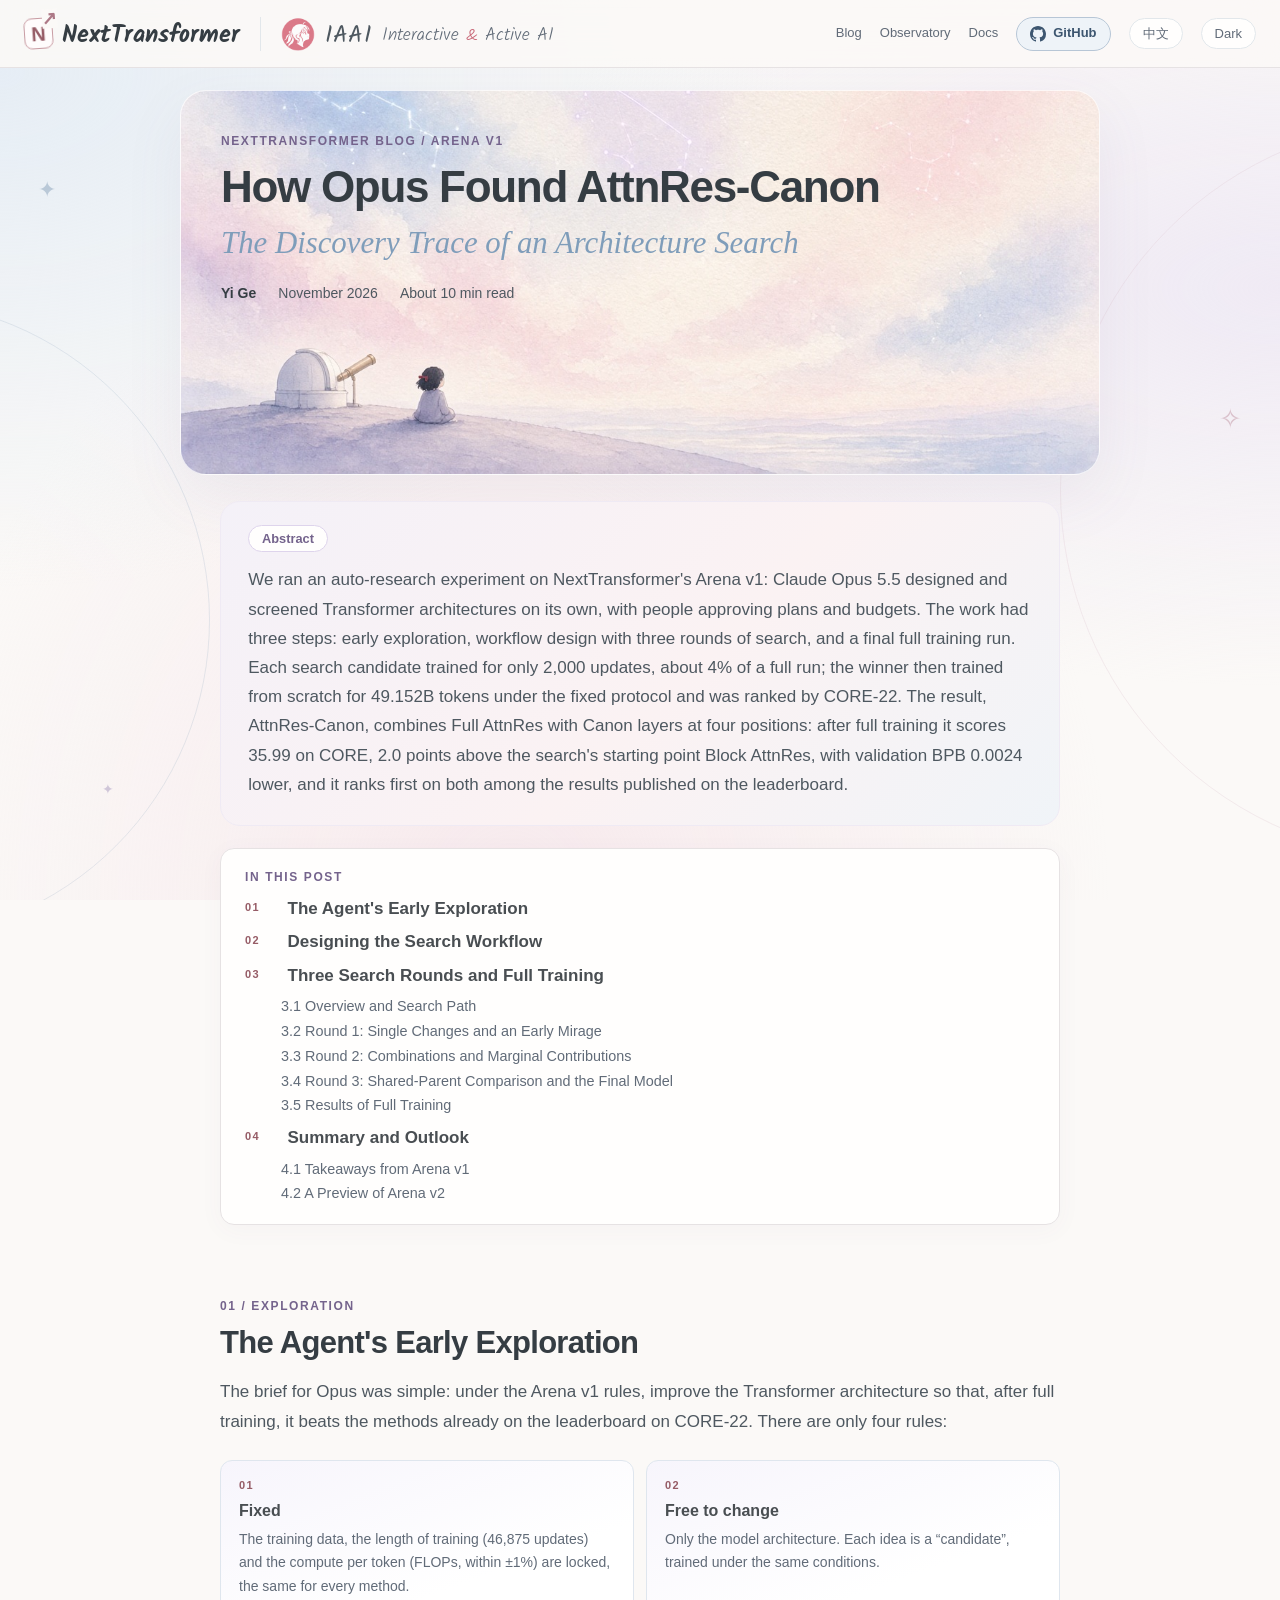
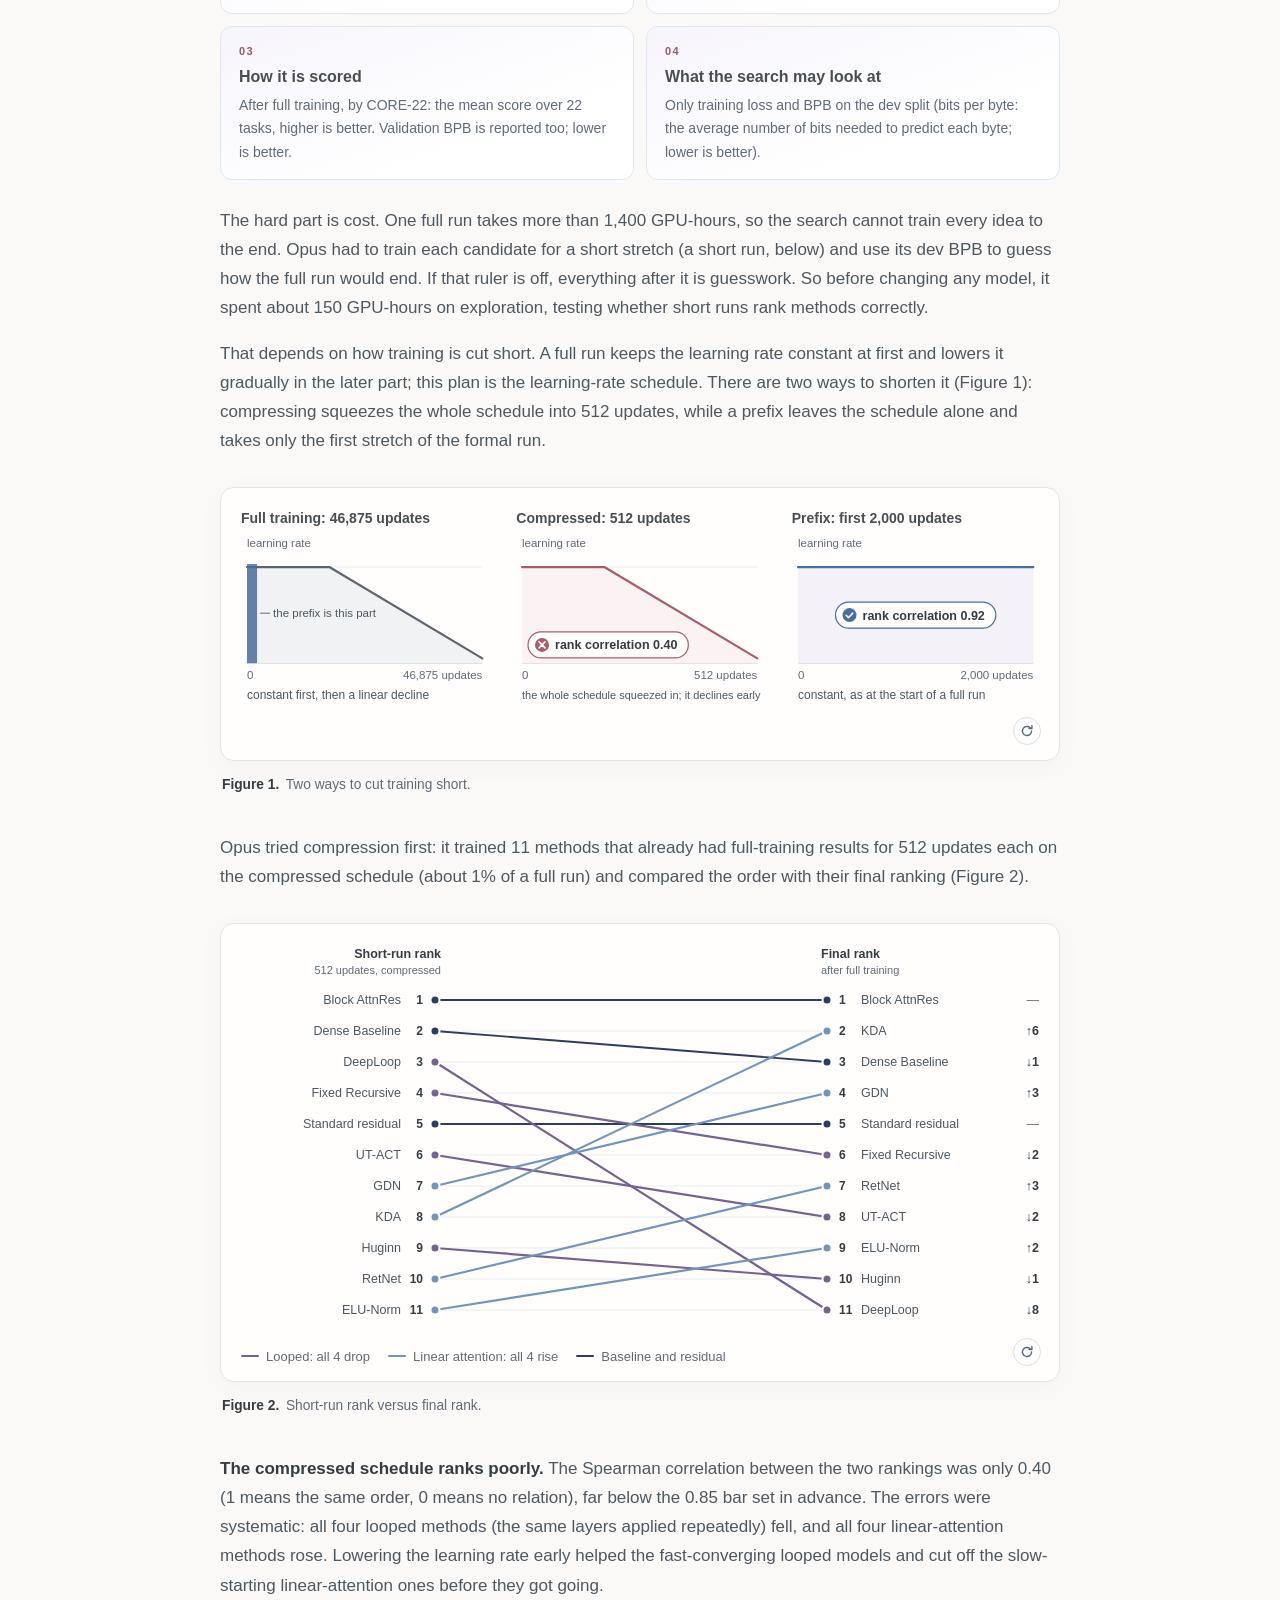
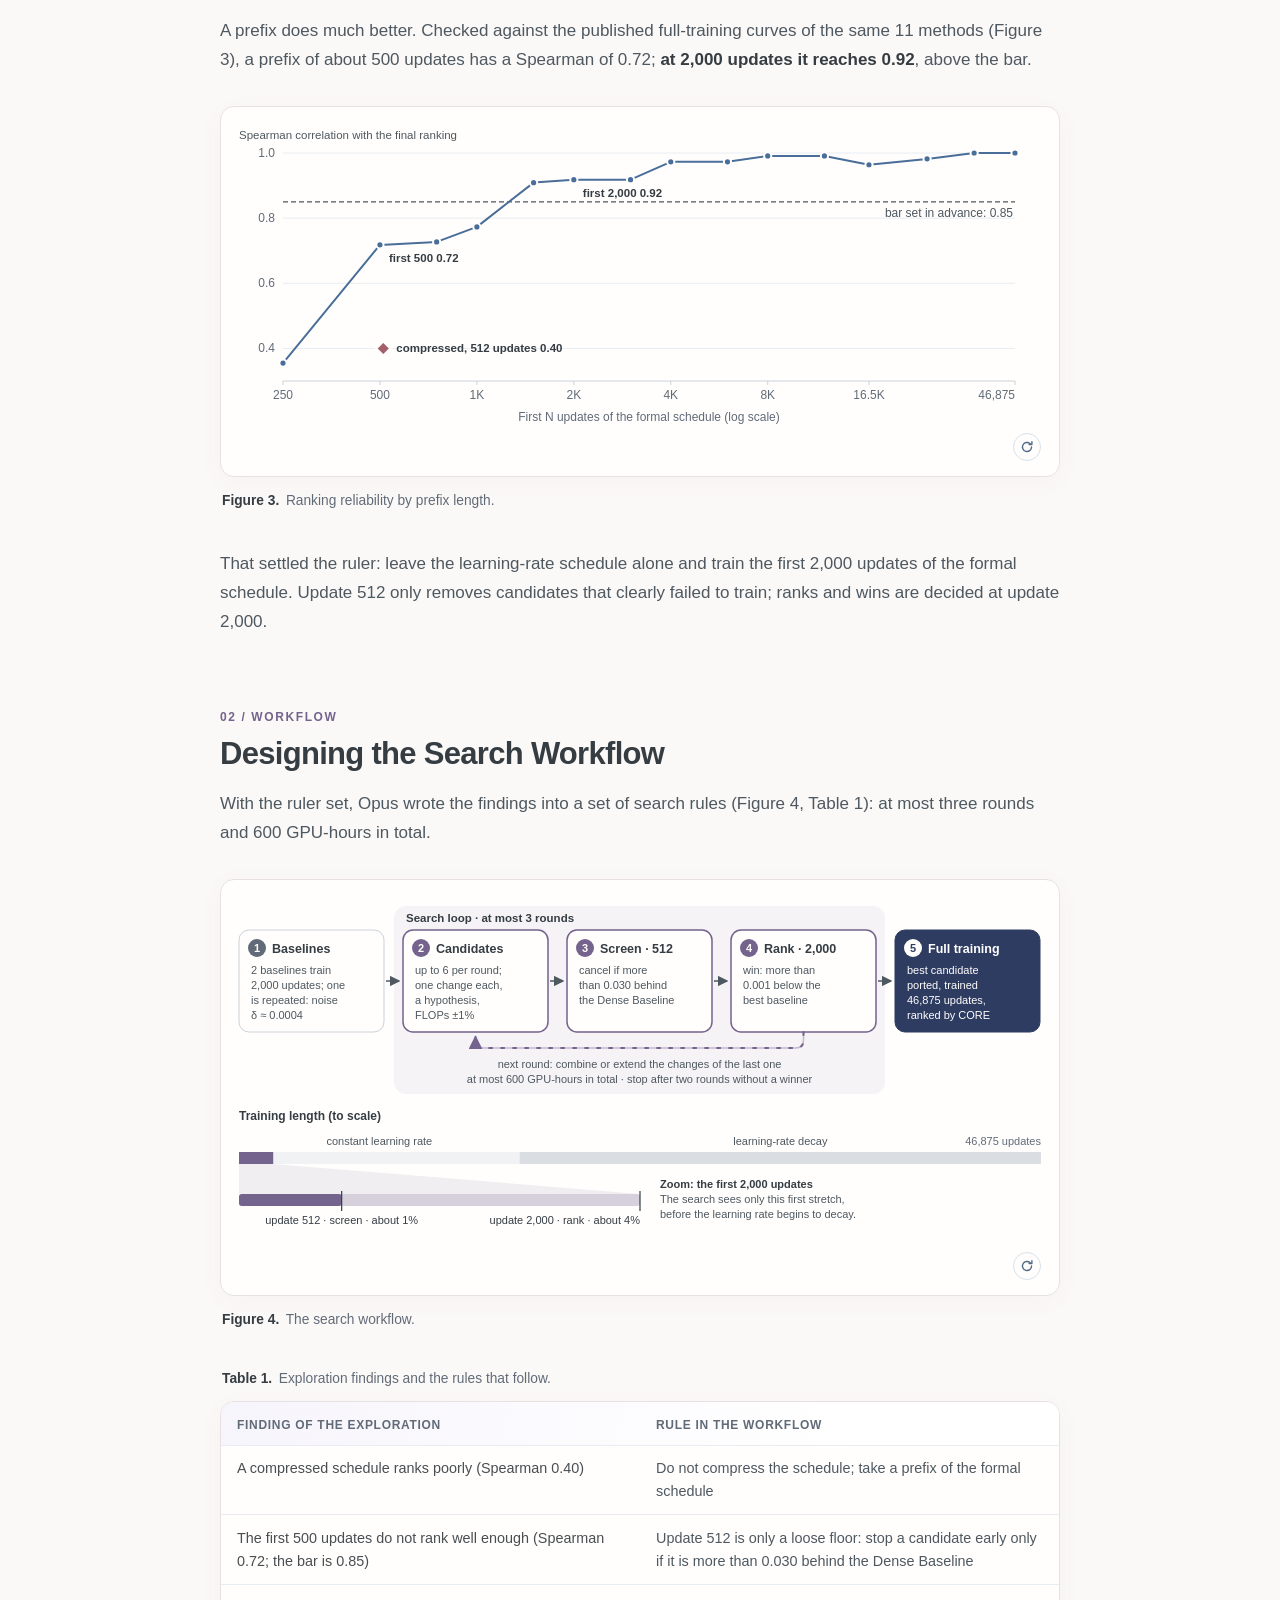
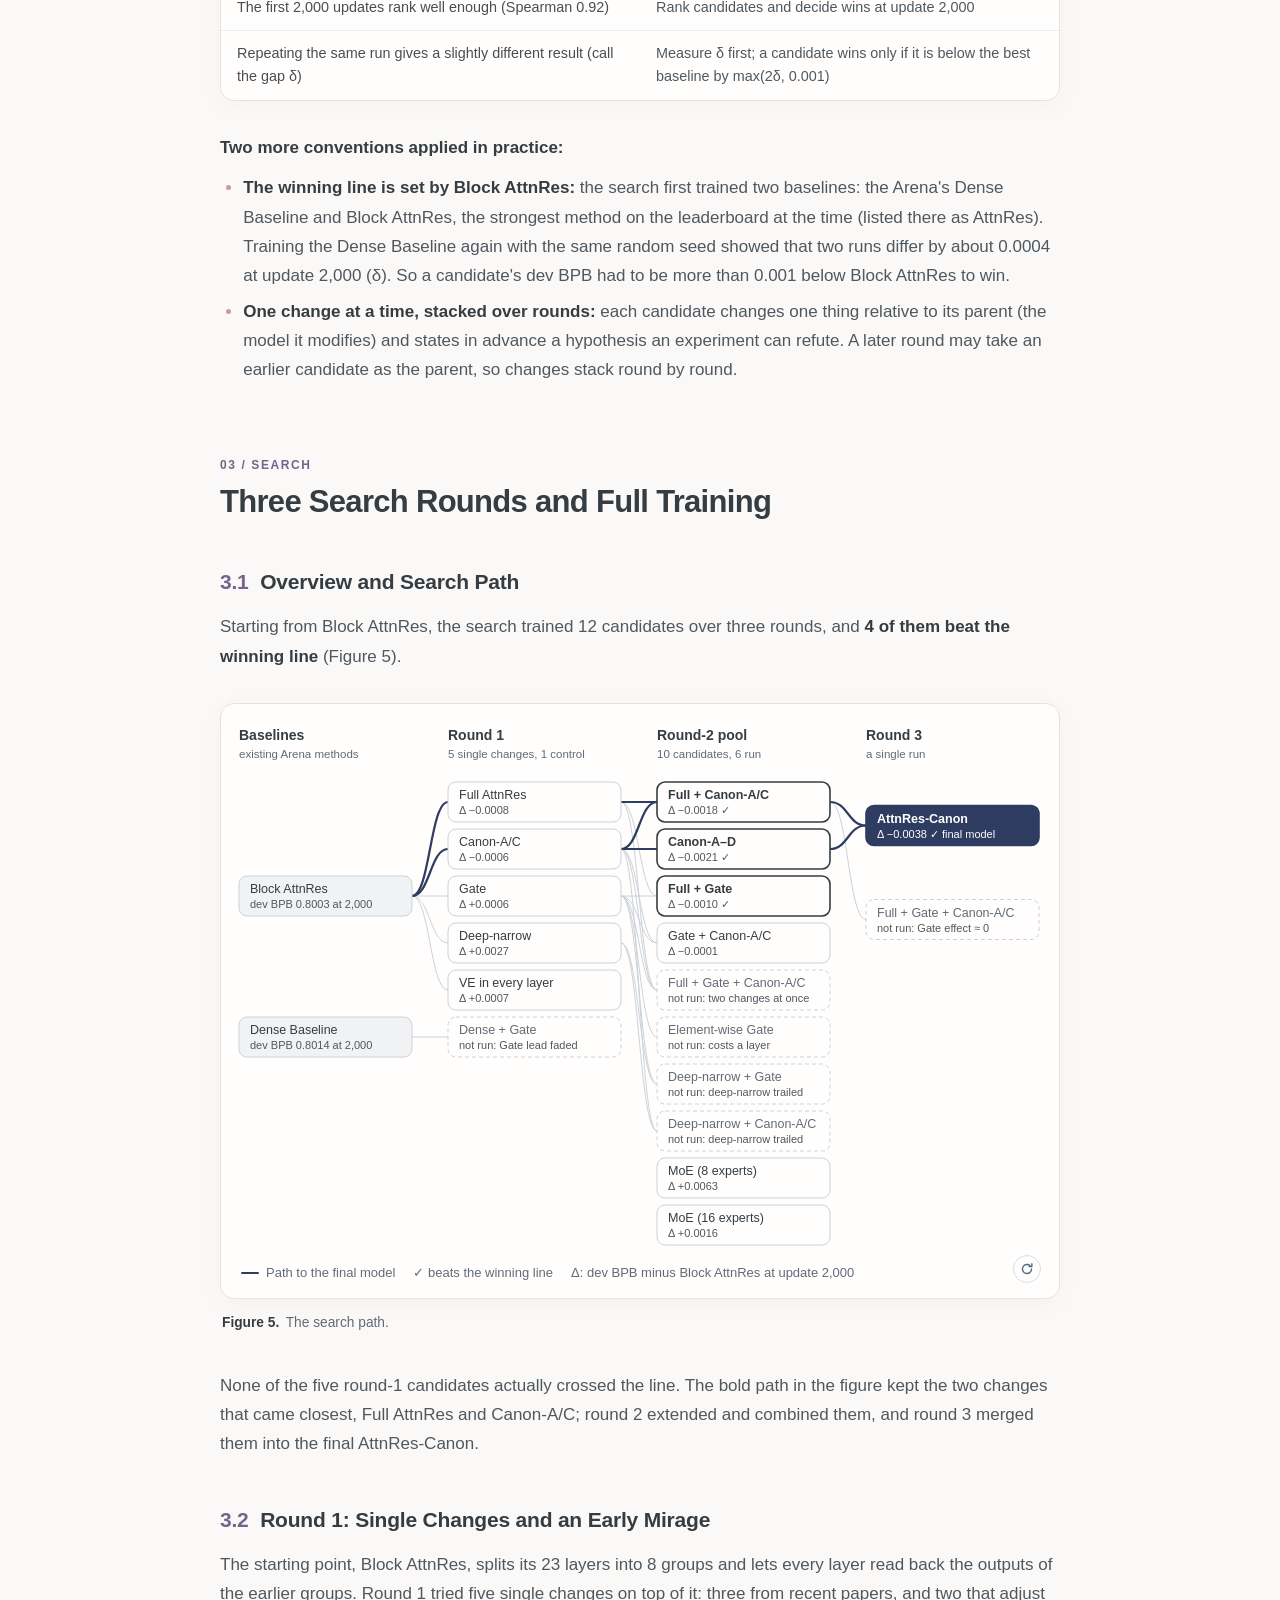
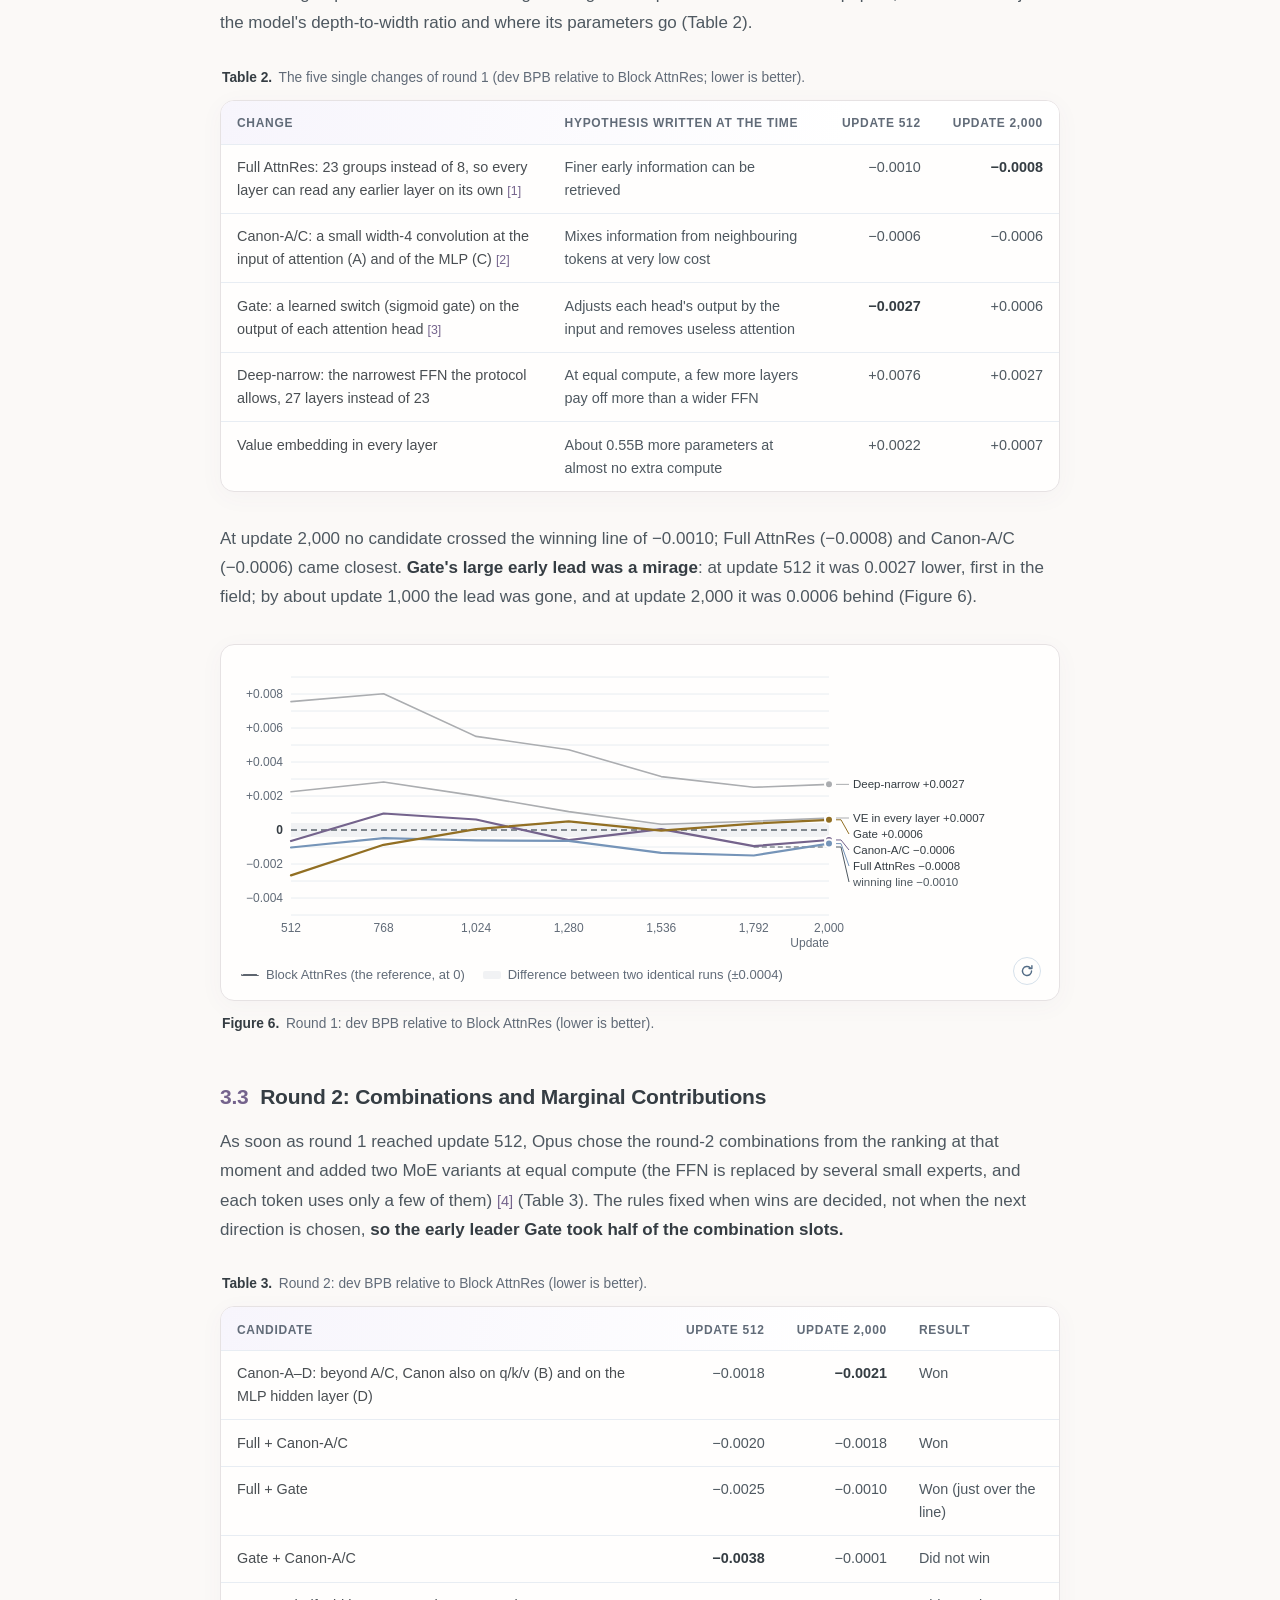
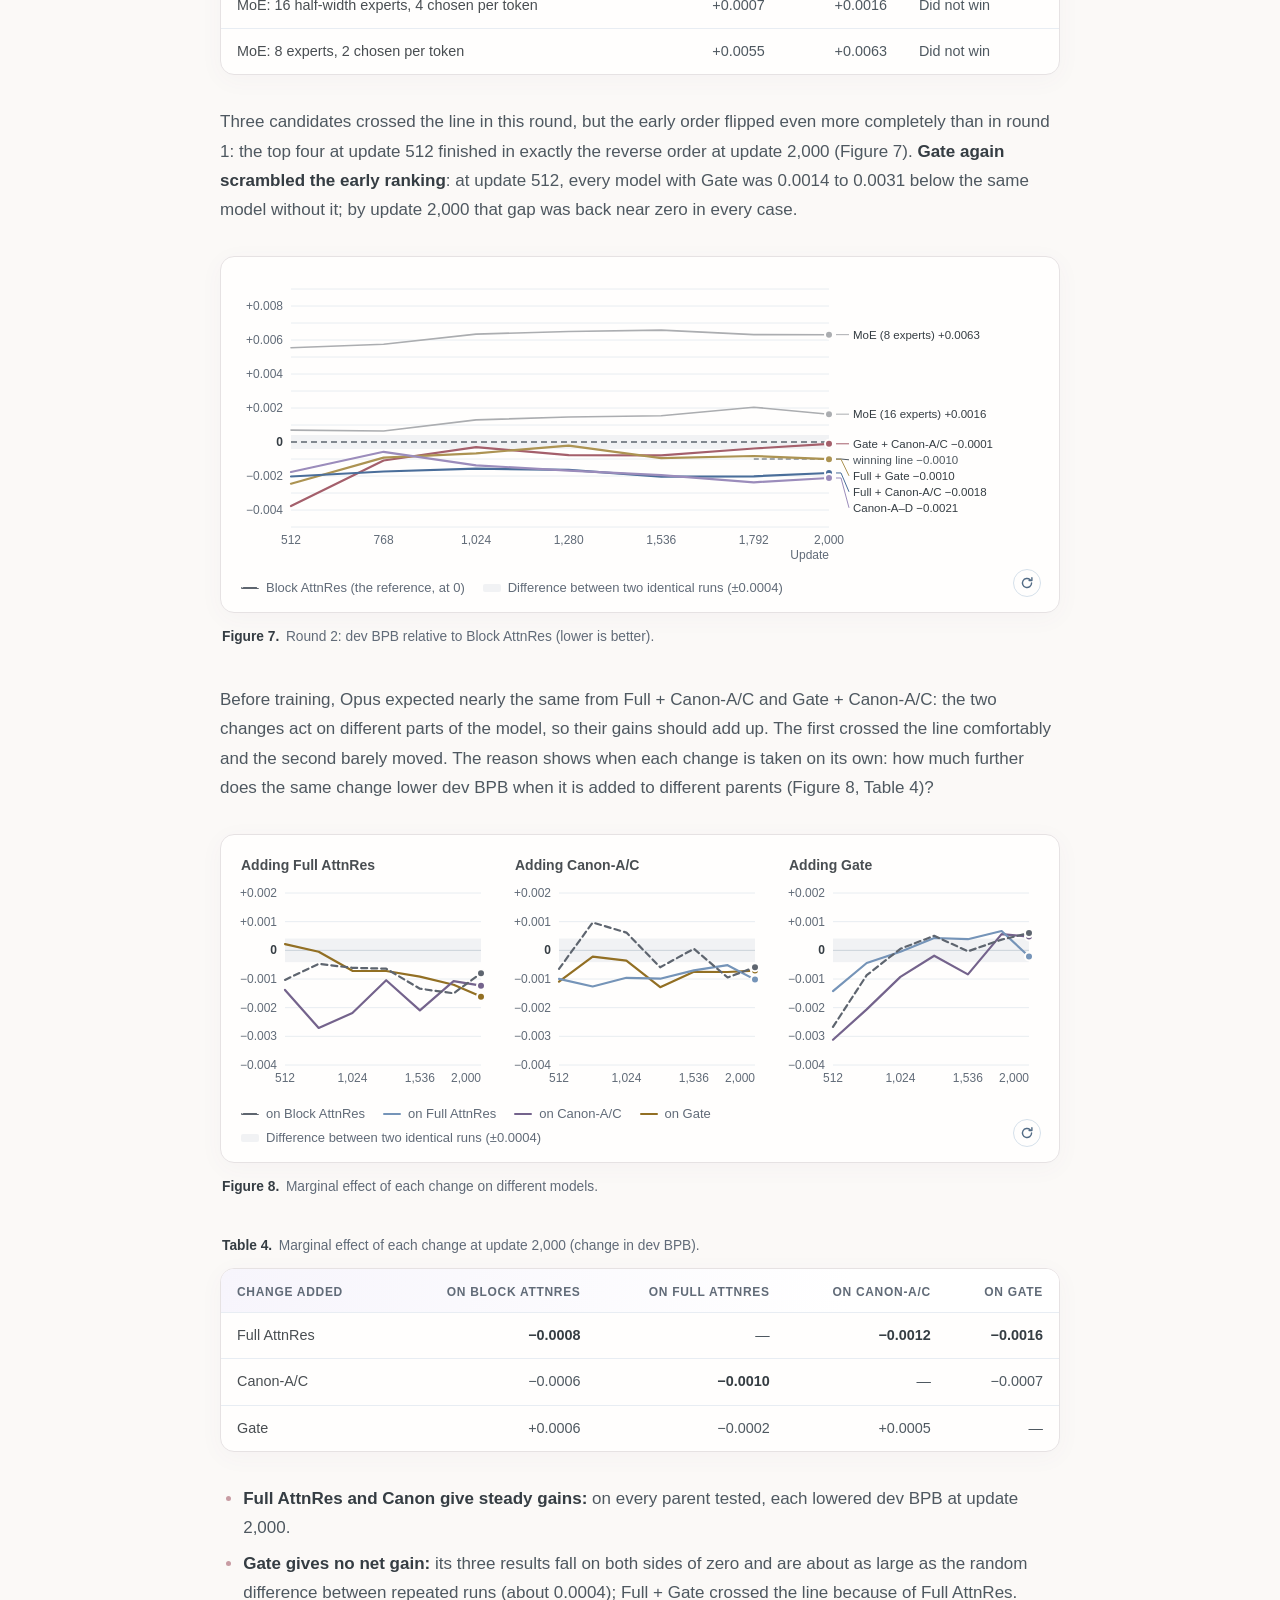
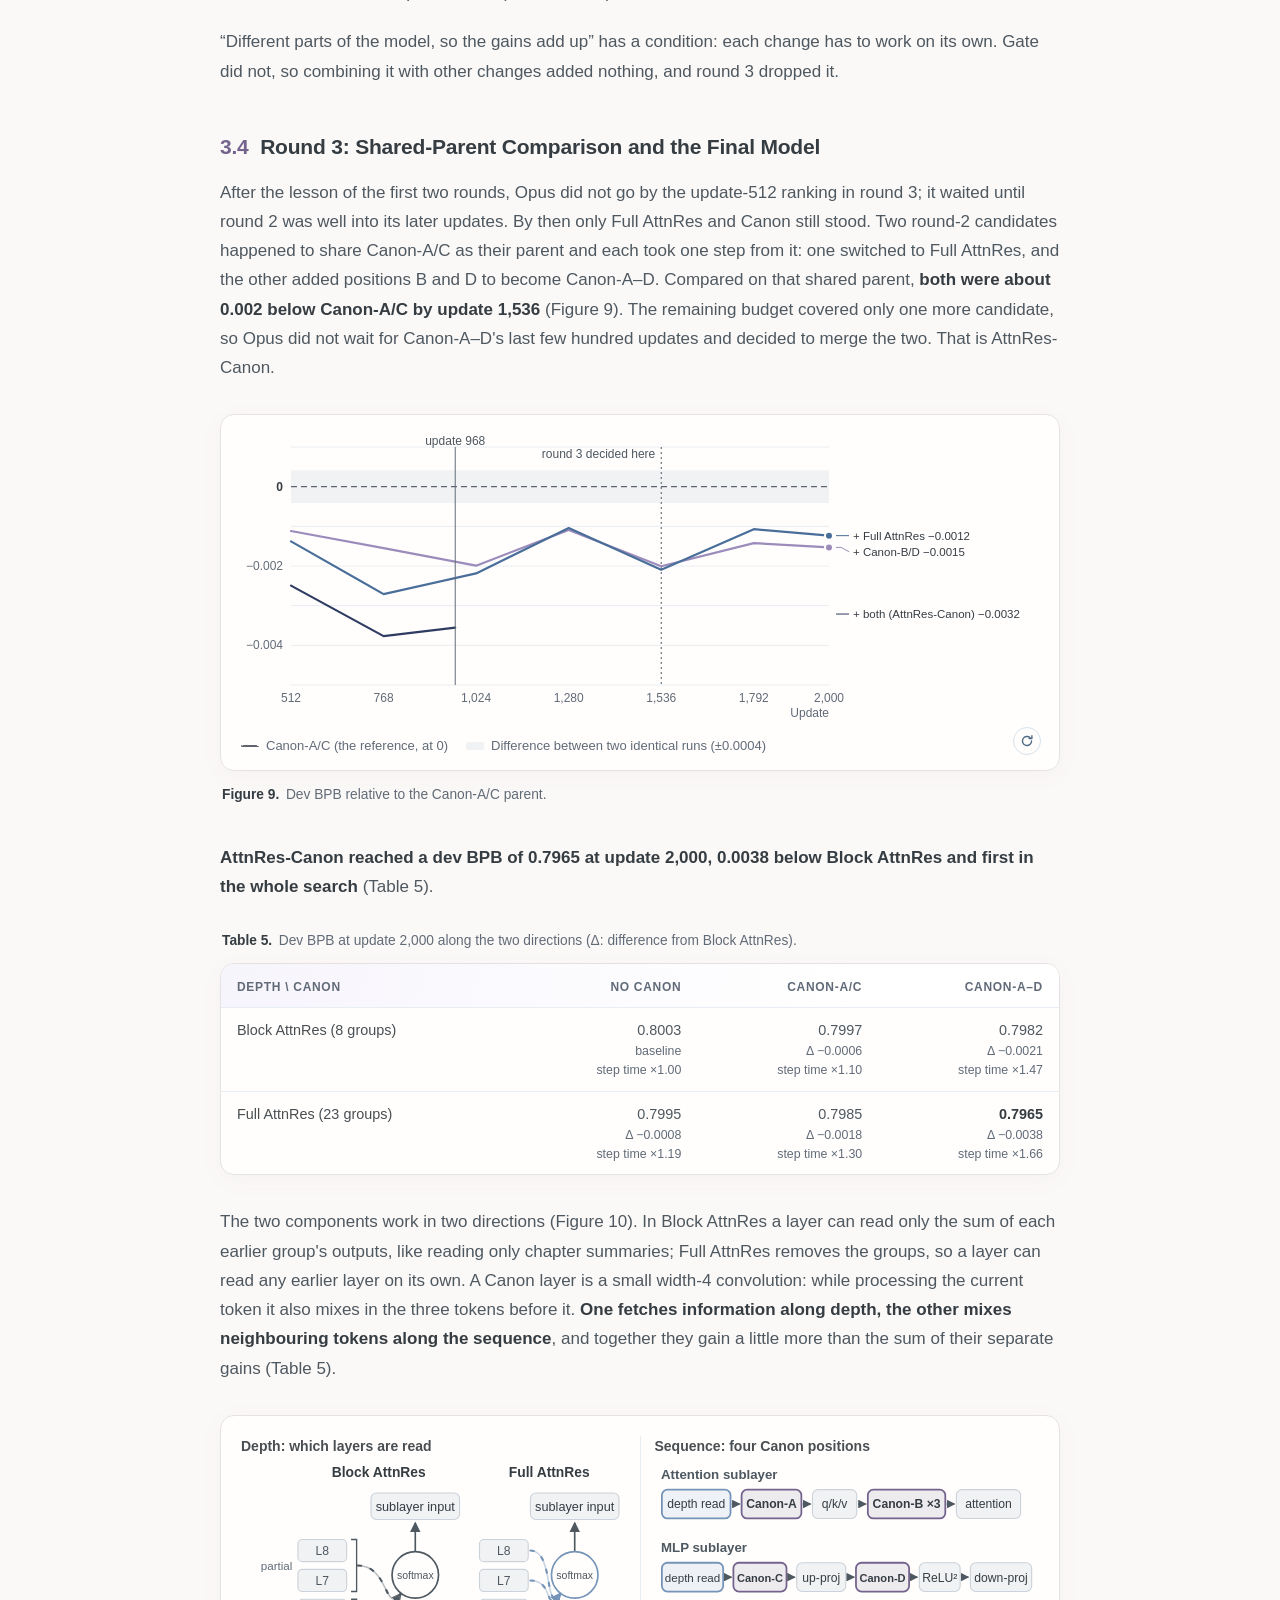
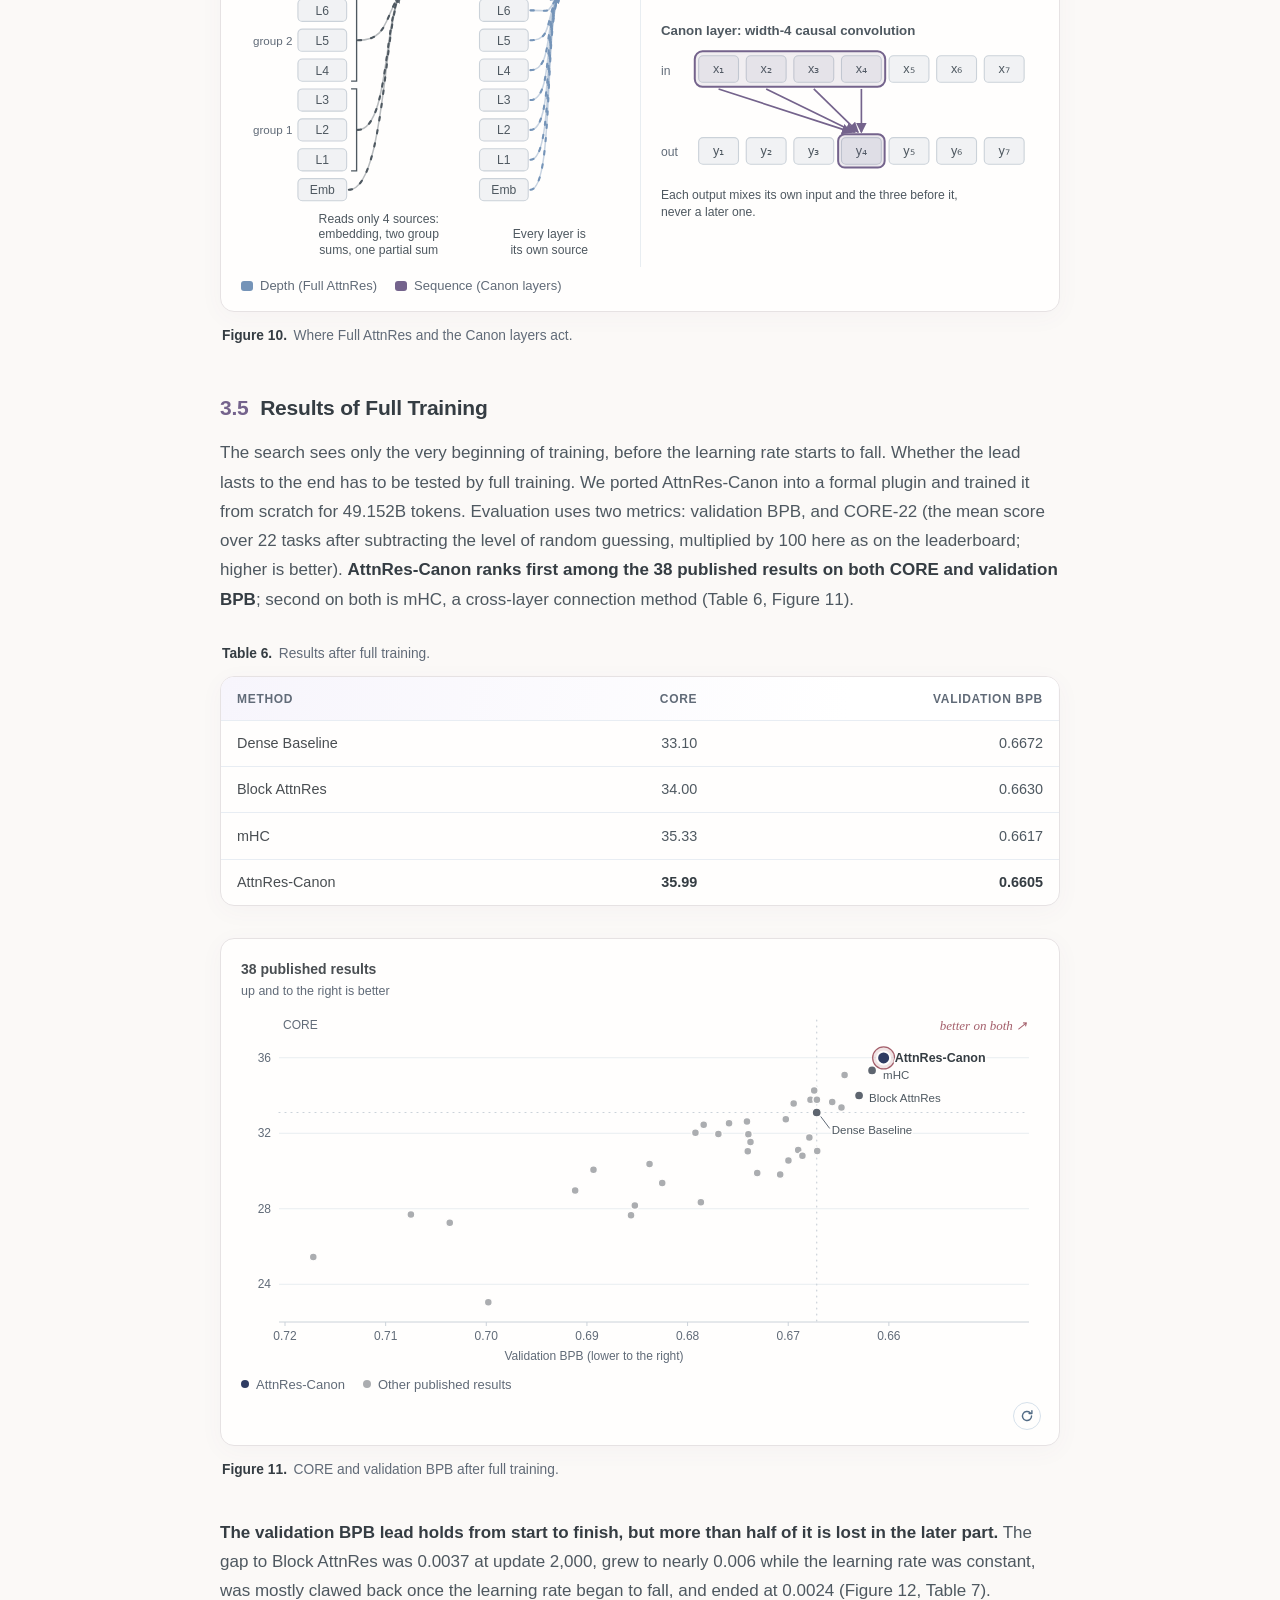
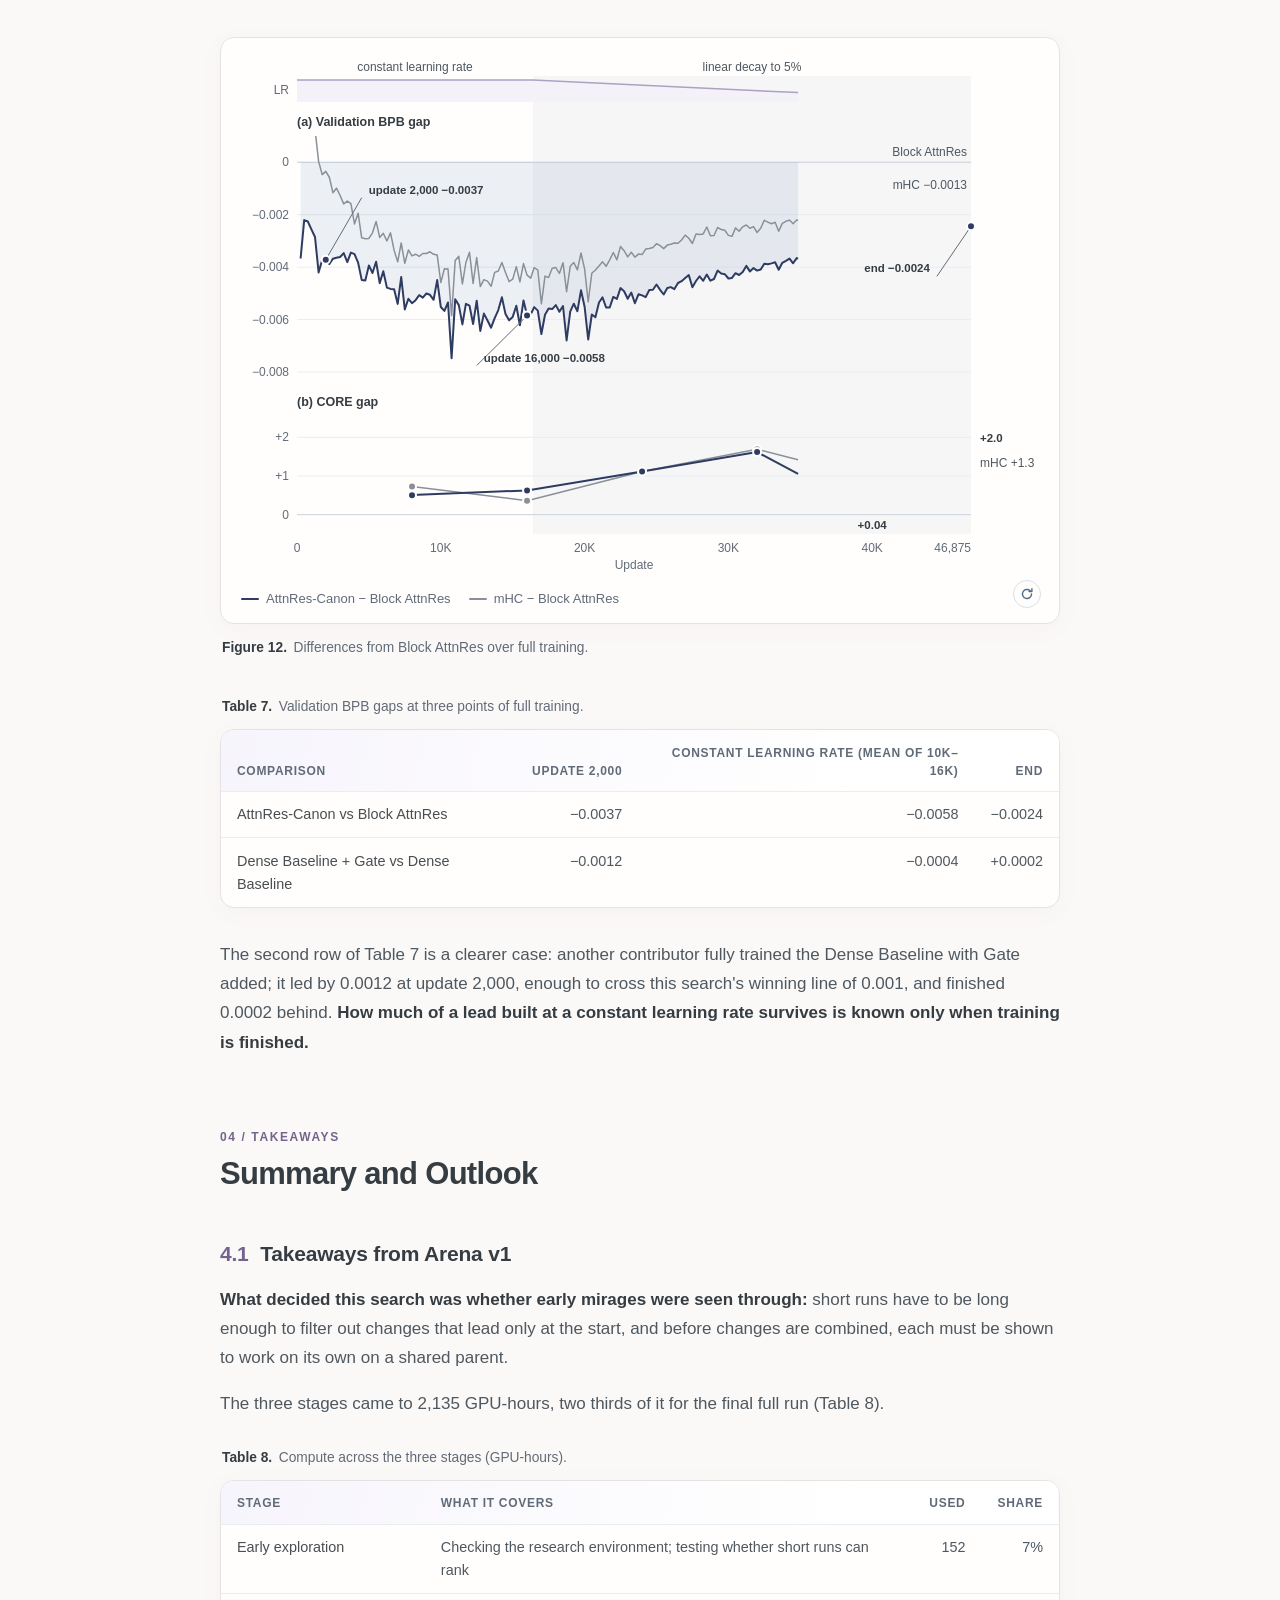
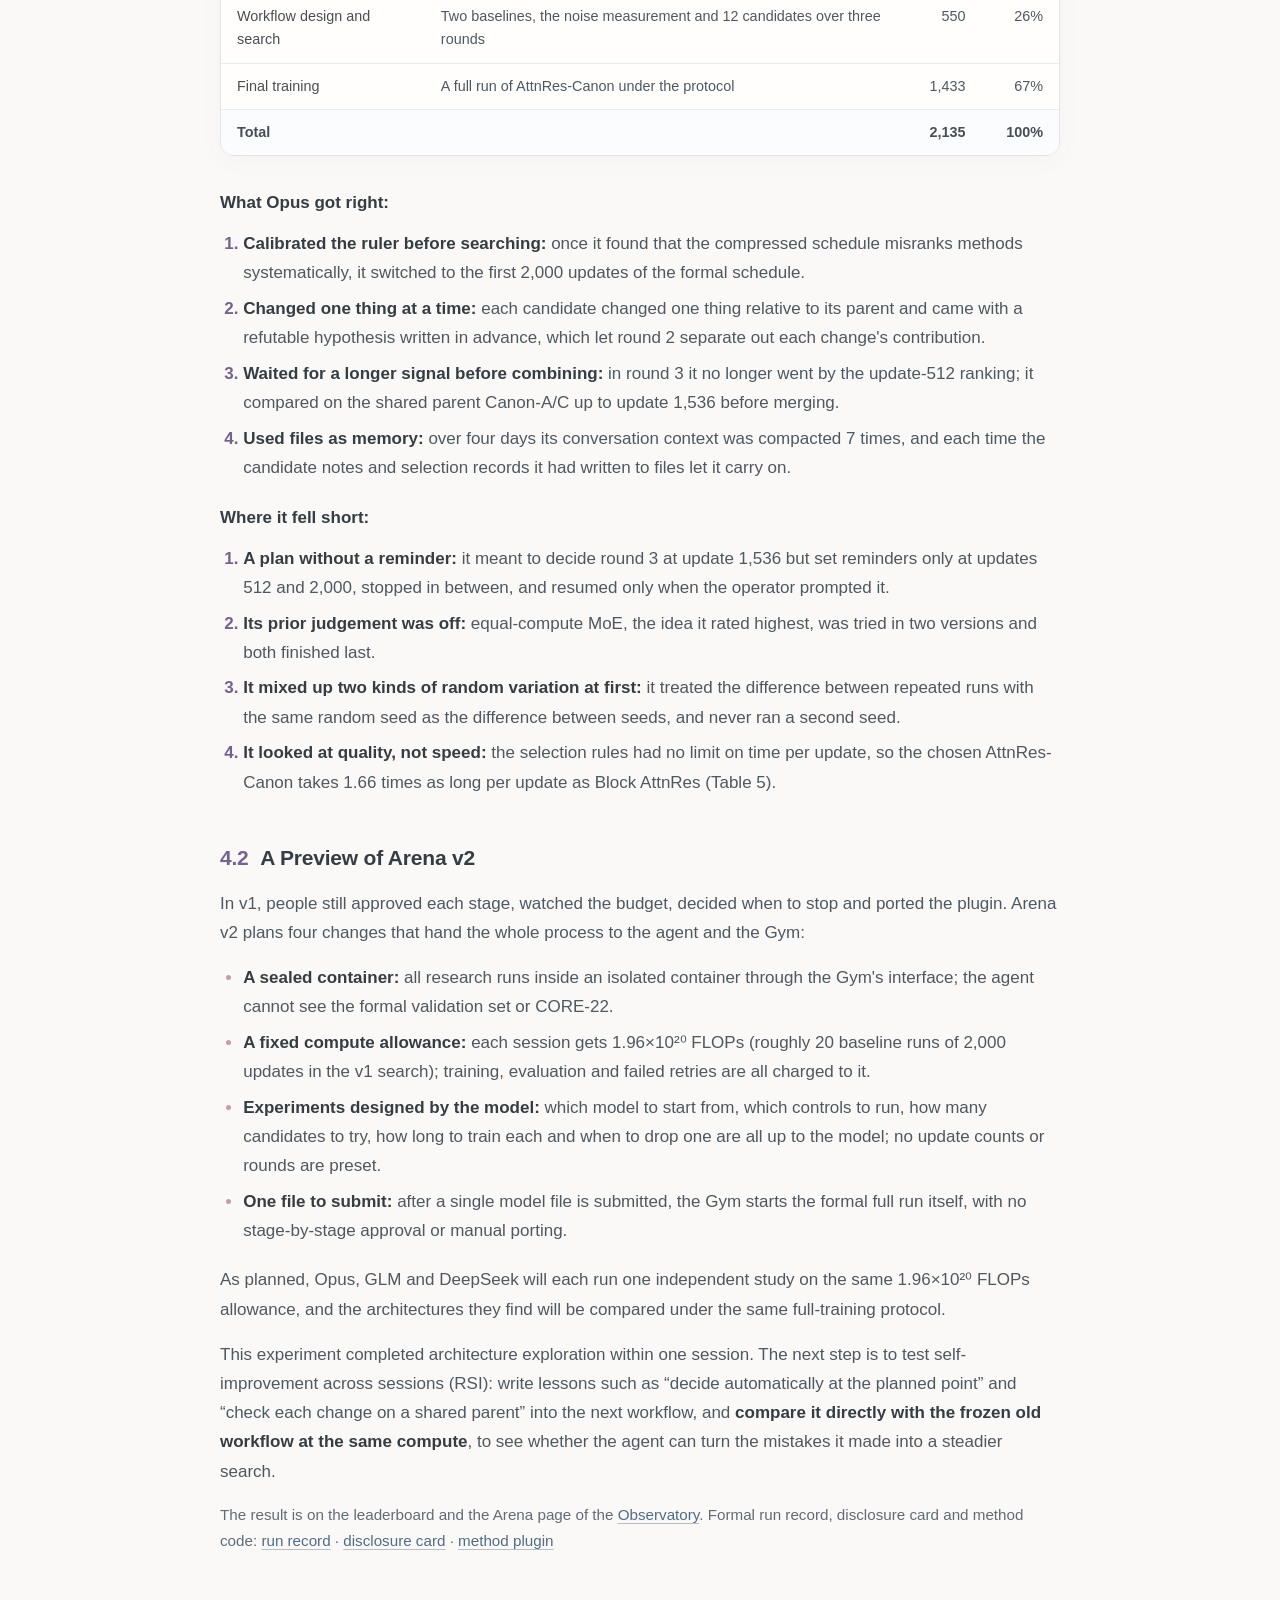
==== commit 054a5c75: "Cut defensive writing and side material from the post - Remove compliance statements, repeated cavea" ====
--- a/attnres-canon/index.html
+++ b/attnres-canon/index.html
@@ -59,7 +59,7 @@
 
   <div class="abstract">
     <div class="abstract-label">Abstract</div>
-    <p>We ran an auto-research experiment on NextTransformer's Arena v1: Claude Opus 5.5 designed and screened Transformer architectures on its own, while people only approved plans and budgets. The work had three steps: early exploration, workflow design with three rounds of search, and a final full training run. Each search candidate trained for only 2,000 updates, about 4% of a full run, and was judged only by training loss and BPB on the dev split; exploration and search together used no more than one third of the total compute budget. The winner then trained from scratch for 49.152B tokens under the fixed protocol and was ranked by CORE-22. The result, AttnRes-Canon, combines Full AttnRes with Canon layers at four positions: after full training it scores 35.99 on CORE, 2.0 points above the search's starting point Block AttnRes, with validation BPB 0.0024 lower, and it ranks first on both among the results published on the leaderboard.</p>
+    <p>We ran an auto-research experiment on NextTransformer's Arena v1: Claude Opus 5.5 designed and screened Transformer architectures on its own, with people approving plans and budgets. The work had three steps: early exploration, workflow design with three rounds of search, and a final full training run. Each search candidate trained for only 2,000 updates, about 4% of a full run; the winner then trained from scratch for 49.152B tokens under the fixed protocol and was ranked by CORE-22. The result, AttnRes-Canon, combines Full AttnRes with Canon layers at four positions: after full training it scores 35.99 on CORE, 2.0 points above the search's starting point Block AttnRes, with validation BPB 0.0024 lower, and it ranks first on both among the results published on the leaderboard.</p>
   </div>
 
   <nav class="toc" aria-label="In this post">
@@ -94,11 +94,9 @@
       <div><span>04</span><p class="card-title">What the search may look at</p><p>Only training loss and BPB on the dev split (bits per byte: the average number of bits needed to predict each byte; lower is better).</p></div>
     </div>
 
-    <p>The hard part is cost. One full run takes more than 1,400 GPU-hours, so the search cannot train every idea to the end. Opus had to train each candidate for a short stretch (a short run, below) and use its dev BPB to guess how the full run would end. If that ruler is off, everything after it is guesswork. So before changing any model, it spent about 150 GPU-hours on exploration to answer two questions.</p>
-
-    <p><strong>First: is training in the research environment the same as formal training?</strong> Yes. Trained for 512 updates in each, the same method gave exactly the same loss at update 1, and the differences after that, under 0.004 on average, came only from small randomness in GPU arithmetic.</p>
-
-    <p><strong>Second: after cutting training short, is the ranking still right?</strong> That depends on how it is cut. A full run keeps the learning rate constant at first and lowers it gradually in the later part; this plan is the learning-rate schedule. There are two ways to shorten it (Figure 1): compressing squeezes the whole schedule into 512 updates, while a prefix leaves the schedule alone and takes only the first stretch of the formal run.</p>
+    <p>The hard part is cost. One full run takes more than 1,400 GPU-hours, so the search cannot train every idea to the end. Opus had to train each candidate for a short stretch (a short run, below) and use its dev BPB to guess how the full run would end. If that ruler is off, everything after it is guesswork. So before changing any model, it spent about 150 GPU-hours on exploration, testing whether short runs rank methods correctly.</p>
+
+    <p>That depends on how training is cut short. A full run keeps the learning rate constant at first and lowers it gradually in the later part; this plan is the learning-rate schedule. There are two ways to shorten it (Figure 1): compressing squeezes the whole schedule into 512 updates, while a prefix leaves the schedule alone and takes only the first stretch of the formal run.</p>
 
     <figure class="wide" id="fig-shorten">
       <div class="fig-body" data-figure="shorten"></div>
@@ -112,7 +110,7 @@
       <figcaption><strong>Figure 2.</strong> Short-run rank versus final rank.</figcaption>
     </figure>
 
-    <p><strong>The compressed schedule ranks poorly.</strong> The Spearman correlation between the two rankings was only 0.40 (1 means the same order, 0 means no relation), far below the 0.85 bar set in advance; of the 46 pairs of methods whose final BPB differs by more than 0.005, the short runs ordered only 31 correctly. The errors were systematic: all four looped methods (the same layers applied repeatedly) fell, and all four linear-attention methods rose. Lowering the learning rate early helped the fast-converging looped models and cut off the slow-starting linear-attention ones before they got going.</p>
+    <p><strong>The compressed schedule ranks poorly.</strong> The Spearman correlation between the two rankings was only 0.40 (1 means the same order, 0 means no relation), far below the 0.85 bar set in advance. The errors were systematic: all four looped methods (the same layers applied repeatedly) fell, and all four linear-attention methods rose. Lowering the learning rate early helped the fast-converging looped models and cut off the slow-starting linear-attention ones before they got going.</p>
 
     <p>A prefix does much better. Checked against the published full-training curves of the same 11 methods (Figure 3), a prefix of about 500 updates has a Spearman of 0.72; <strong>at 2,000 updates it reaches 0.92</strong>, above the bar.</p>
 
@@ -129,7 +127,7 @@
     <p class="eyebrow">02 / Workflow</p>
     <h2>Designing the Search Workflow</h2>
 
-    <p>With the ruler set, Opus wrote the findings into a set of search rules (Figure 4, Table 1). Once the operator approved them, they were not changed: at most three rounds and 600 GPU-hours in total.</p>
+    <p>With the ruler set, Opus wrote the findings into a set of search rules (Figure 4, Table 1): at most three rounds and 600 GPU-hours in total.</p>
 
     <figure class="wide" id="fig-workflow">
       <div class="fig-body" data-figure="workflow"></div>
@@ -142,12 +140,10 @@
       <table class="plain">
         <thead><tr><th>Finding of the exploration</th><th>Rule in the workflow</th></tr></thead>
         <tbody>
-          <tr><td>Training in the research environment matches formal training</td><td>Run the whole search in the research environment; the winner is ported and goes straight to full training</td></tr>
           <tr><td>A compressed schedule ranks poorly (Spearman 0.40)</td><td>Do not compress the schedule; take a prefix of the formal schedule</td></tr>
           <tr><td>The first 500 updates do not rank well enough (Spearman 0.72; the bar is 0.85)</td><td>Update 512 is only a loose floor: stop a candidate early only if it is more than 0.030 behind the Dense Baseline</td></tr>
           <tr><td>The first 2,000 updates rank well enough (Spearman 0.92)</td><td>Rank candidates and decide wins at update 2,000</td></tr>
           <tr><td>Repeating the same run gives a slightly different result (call the gap δ)</td><td>Measure δ first; a candidate wins only if it is below the best baseline by max(2δ, 0.001)</td></tr>
-          <tr><td>Slow-starting architectures are still underrated at update 2,000</td><td>Recorded as a known blind spot; the idea of mixing in linear-attention layers (KDA) is deferred</td></tr>
         </tbody>
       </table>
       </div>
@@ -157,7 +153,7 @@
 
     <ul>
       <li><strong>The winning line is set by Block AttnRes:</strong> the search first trained two baselines: the Arena's Dense Baseline and Block AttnRes, the strongest method on the leaderboard at the time (listed there as AttnRes). Training the Dense Baseline again with the same random seed showed that two runs differ by about 0.0004 at update 2,000 (δ). So a candidate's dev BPB had to be more than 0.001 below Block AttnRes to win.</li>
-      <li><strong>One change at a time, stacked over rounds:</strong> each candidate changes one thing relative to its parent (the model it modifies), states in advance a hypothesis an experiment can refute, and keeps its compute within ±1% of the reference cost. A later round may take an earlier candidate as the parent, so changes stack round by round.</li>
+      <li><strong>One change at a time, stacked over rounds:</strong> each candidate changes one thing relative to its parent (the model it modifies) and states in advance a hypothesis an experiment can refute. A later round may take an earlier candidate as the parent, so changes stack round by round.</li>
     </ul>
   </section>
 
@@ -168,7 +164,7 @@
 
     <h3 id="s3-1"><span class="no">3.1</span>Overview and Search Path</h3>
 
-    <p>Starting from Block AttnRes, the search trained 12 candidates over three rounds, and <strong>4 of them beat the winning line</strong> (Figure 5). With the baselines and the noise measurement it used about 550 GPU-hours, under the cap of 600. The floor at update 512 removed nothing: the worst candidate at that point trailed the Dense Baseline by only 0.010.</p>
+    <p>Starting from Block AttnRes, the search trained 12 candidates over three rounds, and <strong>4 of them beat the winning line</strong> (Figure 5).</p>
 
     <figure class="wide" id="fig-lineage">
       <div class="fig-body" data-figure="lineage"></div>
@@ -206,7 +202,7 @@
 
     <h3 id="s3-3"><span class="no">3.3</span>Round 2: Combinations and Marginal Contributions</h3>
 
-    <p>The rules said wins are decided at update 2,000; they did not say when to choose the next round's direction. As soon as round 1 reached update 512, Opus chose the round-2 combinations from the ranking at that moment and added two MoE variants at equal compute (the FFN is replaced by several small experts, and each token uses only a few of them) <a class="cite" href="#ref-4">[4]</a> (Table 3). <strong>As a result, the early leader Gate took half of the combination slots.</strong></p>
+    <p>As soon as round 1 reached update 512, Opus chose the round-2 combinations from the ranking at that moment and added two MoE variants at equal compute (the FFN is replaced by several small experts, and each token uses only a few of them) <a class="cite" href="#ref-4">[4]</a> (Table 3). The rules fixed when wins are decided, not when the next direction is chosen, <strong>so the early leader Gate took half of the combination slots.</strong></p>
 
     <figure class="tbl wide" id="tab-round2">
       <figcaption><strong>Table 3.</strong> Round 2: dev BPB relative to Block AttnRes (lower is better).</figcaption>
@@ -269,7 +265,7 @@
       <figcaption><strong>Figure 9.</strong> Dev BPB relative to the Canon-A/C parent.</figcaption>
     </figure>
 
-    <p><strong>AttnRes-Canon reached a dev BPB of 0.7965 at update 2,000, 0.0038 below Block AttnRes and first in the whole search</strong> (Table 5). At update 512 it was still second, behind Gate + Canon-A/C; from update 768 on it led throughout. It has only about 1.27 million parameters more than Block AttnRes, under 0.1% of the model.</p>
+    <p><strong>AttnRes-Canon reached a dev BPB of 0.7965 at update 2,000, 0.0038 below Block AttnRes and first in the whole search</strong> (Table 5).</p>
 
     <figure class="tbl wide" id="tab-matrix">
       <figcaption><strong>Table 5.</strong> Dev BPB at update 2,000 along the two directions (Δ: difference from Block AttnRes).</figcaption>
@@ -284,29 +280,27 @@
       </div>
     </figure>
 
-    <p>The two components work in two directions (Figure 10). In Block AttnRes a layer can read only the sum of each earlier group's outputs, like reading only chapter summaries; Full AttnRes removes the groups, so a layer can read any earlier layer on its own. A Canon layer is a small width-4 convolution: while processing the current token it also mixes in the three tokens before it; its weights start at zero, so training begins exactly as it would without Canon. <strong>One fetches information along depth, the other mixes neighbouring tokens along the sequence</strong>, which led Opus to guess that together they reinforce each other and do better than the sum of their separate gains.</p>
+    <p>The two components work in two directions (Figure 10). In Block AttnRes a layer can read only the sum of each earlier group's outputs, like reading only chapter summaries; Full AttnRes removes the groups, so a layer can read any earlier layer on its own. A Canon layer is a small width-4 convolution: while processing the current token it also mixes in the three tokens before it. <strong>One fetches information along depth, the other mixes neighbouring tokens along the sequence</strong>, and together they gain a little more than the sum of their separate gains (Table 5).</p>
 
     <figure class="wide" id="fig-mechanism">
       <div class="fig-body" data-figure="mechanism"></div>
       <figcaption><strong>Figure 10.</strong> Where Full AttnRes and the Canon layers act.</figcaption>
     </figure>
 
-    <p>The numbers in Table 5 seem to support the guess: from no Canon to Canon-A/C to Canon-A–D, switching Block to Full lowers dev BPB by a further −0.0008, −0.0012 and −0.0017. But neighbouring steps differ by only 0.0004 to 0.0005, about the size of the random difference between repeated runs (about 0.0004), and everything was trained with a single random seed. <strong>The data do not contradict the idea of mutual reinforcement, but they are not enough to prove it.</strong></p>
-
     <h3 id="s3-5"><span class="no">3.5</span>Results of Full Training</h3>
 
-    <p>The search sees only the very beginning of training, before the learning rate starts to fall. Whether the lead lasts to the end has to be tested by full training. We ported AttnRes-Canon into a formal plugin, checked that its gradients matched term by term, and trained it from scratch for 49.152B tokens, which took about 1,430 GPU-hours. Evaluation uses two metrics: validation BPB, and CORE-22 (the mean score over 22 tasks after subtracting the level of random guessing, multiplied by 100 here as on the leaderboard; higher is better). <strong>AttnRes-Canon ranks first among the 38 published results on both CORE and validation BPB</strong>; second on both is mHC, a cross-layer connection method published after the search began (Table 6, Figure 11a).</p>
+    <p>The search sees only the very beginning of training, before the learning rate starts to fall. Whether the lead lasts to the end has to be tested by full training. We ported AttnRes-Canon into a formal plugin and trained it from scratch for 49.152B tokens. Evaluation uses two metrics: validation BPB, and CORE-22 (the mean score over 22 tasks after subtracting the level of random guessing, multiplied by 100 here as on the leaderboard; higher is better). <strong>AttnRes-Canon ranks first among the 38 published results on both CORE and validation BPB</strong>; second on both is mHC, a cross-layer connection method (Table 6, Figure 11).</p>
 
     <figure class="tbl" id="tab-formal">
       <figcaption><strong>Table 6.</strong> Results after full training.</figcaption>
       <div class="table-wrap">
       <table>
-        <thead><tr><th>Method</th><th class="num">CORE</th><th class="num">CORE (without BoolQ)</th><th class="num">Validation BPB</th></tr></thead>
-        <tbody>
-          <tr><td>Dense Baseline</td><td class="num">33.10</td><td class="num">34.46</td><td class="num">0.6672</td></tr>
-          <tr><td>Block AttnRes</td><td class="num">34.00</td><td class="num">35.96</td><td class="num">0.6630</td></tr>
-          <tr><td>mHC</td><td class="num">35.33</td><td class="num">36.23</td><td class="num">0.6617</td></tr>
-          <tr><td>AttnRes-Canon</td><td class="num"><strong>35.99</strong></td><td class="num"><strong>36.70</strong></td><td class="num"><strong>0.6605</strong></td></tr>
+        <thead><tr><th>Method</th><th class="num">CORE</th><th class="num">Validation BPB</th></tr></thead>
+        <tbody>
+          <tr><td>Dense Baseline</td><td class="num">33.10</td><td class="num">0.6672</td></tr>
+          <tr><td>Block AttnRes</td><td class="num">34.00</td><td class="num">0.6630</td></tr>
+          <tr><td>mHC</td><td class="num">35.33</td><td class="num">0.6617</td></tr>
+          <tr><td>AttnRes-Canon</td><td class="num"><strong>35.99</strong></td><td class="num"><strong>0.6605</strong></td></tr>
         </tbody>
       </table>
       </div>
@@ -317,9 +311,7 @@
       <figcaption><strong>Figure 11.</strong> CORE and validation BPB after full training.</figcaption>
     </figure>
 
-    <p><strong>The 2.0-point CORE lead needs a discount.</strong> Against Block AttnRes, AttnRes-Canon is better on 16 of the 22 tasks, level on 2 and worse on 4; but of its 2.0 points over Block AttnRes, BoolQ (a yes/no question task) alone accounts for 1.3 (Figure 11b), and without it the lead shrinks to 0.7.</p>
-
-    <p><strong>The validation BPB lead holds from start to finish, but more than half of it is lost in the later part.</strong> The gap to Block AttnRes was 0.0037 at update 2,000, grew to nearly 0.006 while the learning rate was constant, was mostly clawed back once the learning rate began to fall, and ended at 0.0024 (Figure 12a, Table 7).</p>
+    <p><strong>The validation BPB lead holds from start to finish, but more than half of it is lost in the later part.</strong> The gap to Block AttnRes was 0.0037 at update 2,000, grew to nearly 0.006 while the learning rate was constant, was mostly clawed back once the learning rate began to fall, and ended at 0.0024 (Figure 12, Table 7).</p>
 
     <figure class="wide" id="fig-formal">
       <div class="fig-body" data-figure="formal"></div>
@@ -333,19 +325,13 @@
         <thead><tr><th>Comparison</th><th class="num nw">Update 2,000</th><th class="num">Constant learning rate (mean of 10K–16K)</th><th class="num">End</th></tr></thead>
         <tbody>
           <tr><td>AttnRes-Canon vs Block AttnRes</td><td class="num">−0.0037</td><td class="num">−0.0058</td><td class="num">−0.0024</td></tr>
-          <tr><td>mHC vs Block AttnRes</td><td class="num">−0.0003</td><td class="num">−0.0043</td><td class="num">−0.0013</td></tr>
-          <tr><td>AttnRes-Canon vs mHC</td><td class="num">−0.0034</td><td class="num">−0.0015</td><td class="num">−0.0011</td></tr>
           <tr><td>Dense Baseline + Gate vs Dense Baseline</td><td class="num">−0.0012</td><td class="num">−0.0004</td><td class="num">+0.0002</td></tr>
         </tbody>
       </table>
       </div>
     </figure>
 
-    <p>The gap narrowed mainly because Block AttnRes itself improved faster while the learning rate fell: over the same stretch mHC's lead over Block AttnRes also shrank by more than half, while AttnRes-Canon's lead over mHC hardly changed (−0.0015 to −0.0011). The last row of Table 7 is a more extreme case: another contributor fully trained the Dense Baseline with Gate added; it led by 0.0012 at update 2,000, enough to cross this search's winning line of 0.001, and finished 0.0002 behind. <strong>How much of a lead built at a constant learning rate survives is known only when training is finished.</strong></p>
-
-    <p>The six CORE evaluations come from six checkpoints of one training run (Figure 12b). AttnRes-Canon was above Block AttnRes at every one; against mHC it trailed in three of the first five evaluations before pulling ahead to lead by 0.7 at the last. One run cannot tell whether the order would hold with another random seed.</p>
-
-    <p><strong>Speed is the other cost.</strong> The Arena limits compute per token, not wall-clock time. In the research environment, AttnRes-Canon took 1.66 times as long per update as Block AttnRes (Table 5), mainly because its four Canon convolutions have no specially optimized implementation (a fused kernel) yet; how much of that can be recovered has not been measured.</p>
+    <p>The second row of Table 7 is a clearer case: another contributor fully trained the Dense Baseline with Gate added; it led by 0.0012 at update 2,000, enough to cross this search's winning line of 0.001, and finished 0.0002 behind. <strong>How much of a lead built at a constant learning rate survives is known only when training is finished.</strong></p>
   </section>
 
   <!-- 4 -->
@@ -357,18 +343,18 @@
 
     <p><strong>What decided this search was whether early mirages were seen through:</strong> short runs have to be long enough to filter out changes that lead only at the start, and before changes are combined, each must be shown to work on its own on a shared parent.</p>
 
-    <p>The three stages came to 2,135 GPU-hours (Table 8): exploration and search used about 700 GPU-hours, within one third of the total; the gradient checks during porting took about 50 GPU-hours more and are not in the table.</p>
+    <p>The three stages came to 2,135 GPU-hours, two thirds of it for the final full run (Table 8).</p>
 
     <figure class="tbl" id="tab-compute">
-      <figcaption><strong>Table 8.</strong> Compute across the three stages (GPU-hours, excluding porting checks).</figcaption>
+      <figcaption><strong>Table 8.</strong> Compute across the three stages (GPU-hours).</figcaption>
       <div class="table-wrap">
       <table class="compute">
-        <thead><tr><th>Stage</th><th>What it covers</th><th>Budget</th><th class="num">Used</th><th class="num">Share</th></tr></thead>
-        <tbody>
-          <tr><td>Early exploration</td><td>Checking the research environment; testing whether short runs can rank</td><td>about 170</td><td class="num">152</td><td class="num">7%</td></tr>
-          <tr><td>Workflow design and search</td><td>Two baselines, the noise measurement and 12 candidates over three rounds</td><td>cap of 600</td><td class="num">550</td><td class="num">26%</td></tr>
-          <tr><td>Final training</td><td>A full run of AttnRes-Canon under the protocol</td><td>fixed by the protocol: 49.152B tokens</td><td class="num">1,433</td><td class="num">67%</td></tr>
-          <tr class="total"><td>Total</td><td></td><td></td><td class="num">2,135</td><td class="num">100%</td></tr>
+        <thead><tr><th>Stage</th><th>What it covers</th><th class="num">Used</th><th class="num">Share</th></tr></thead>
+        <tbody>
+          <tr><td>Early exploration</td><td>Checking the research environment; testing whether short runs can rank</td><td class="num">152</td><td class="num">7%</td></tr>
+          <tr><td>Workflow design and search</td><td>Two baselines, the noise measurement and 12 candidates over three rounds</td><td class="num">550</td><td class="num">26%</td></tr>
+          <tr><td>Final training</td><td>A full run of AttnRes-Canon under the protocol</td><td class="num">1,433</td><td class="num">67%</td></tr>
+          <tr class="total"><td>Total</td><td></td><td class="num">2,135</td><td class="num">100%</td></tr>
         </tbody>
       </table>
       </div>
@@ -388,11 +374,9 @@
     <ol>
       <li><strong>A plan without a reminder:</strong> it meant to decide round 3 at update 1,536 but set reminders only at updates 512 and 2,000, stopped in between, and resumed only when the operator prompted it.</li>
       <li><strong>Its prior judgement was off:</strong> equal-compute MoE, the idea it rated highest, was tried in two versions and both finished last.</li>
-      <li><strong>It mixed up two kinds of random variation at first:</strong> it treated the difference between repeated runs with the same random seed as the difference between seeds. It later noticed and corrected its notes, but never ran the experiment with a second seed.</li>
-      <li><strong>It looked at quality, not speed:</strong> the selection rules had no limit on time per update, so a clearly slower combination of convolutions passed.</li>
+      <li><strong>It mixed up two kinds of random variation at first:</strong> it treated the difference between repeated runs with the same random seed as the difference between seeds, and never ran a second seed.</li>
+      <li><strong>It looked at quality, not speed:</strong> the selection rules had no limit on time per update, so the chosen AttnRes-Canon takes 1.66 times as long per update as Block AttnRes (Table 5).</li>
     </ol>
-
-    <p><strong>These conclusions have clear limits.</strong> Every result comes from a single random seed; whether the gain is stable and whether the two components really reinforce each other still needs several seeds and full-scale ablations. During the search the operator sent only the instruction to start, a few questions about progress and two reminders to continue; they chose no candidate and gave no hint about direction. Candidates were selected with dev BPB only; however, the research environment had no process-level isolation at the time, and Opus had read the published full-training records in the repository beforehand.</p>
 
     <h3 id="s4-2"><span class="no">4.2</span>A Preview of Arena v2</h3>
 
@@ -400,12 +384,12 @@
 
     <ul>
       <li><strong>A sealed container:</strong> all research runs inside an isolated container through the Gym's interface; the agent cannot see the formal validation set or CORE-22.</li>
-      <li><strong>A fixed compute allowance:</strong> each session gets 1.96×10²⁰ FLOPs (roughly 20 baseline runs of 2,000 updates in the v1 search); training, evaluation and failed retries are all charged to it, and the tokens and cost of model calls are recorded.</li>
+      <li><strong>A fixed compute allowance:</strong> each session gets 1.96×10²⁰ FLOPs (roughly 20 baseline runs of 2,000 updates in the v1 search); training, evaluation and failed retries are all charged to it.</li>
       <li><strong>Experiments designed by the model:</strong> which model to start from, which controls to run, how many candidates to try, how long to train each and when to drop one are all up to the model; no update counts or rounds are preset.</li>
       <li><strong>One file to submit:</strong> after a single model file is submitted, the Gym starts the formal full run itself, with no stage-by-stage approval or manual porting.</li>
     </ul>
 
-    <p>As planned, Opus, GLM and DeepSeek will each run one independent study on the same 1.96×10²⁰ FLOPs allowance, and the architectures they find will be compared under the same full-training protocol. For the shortfalls seen here, the draft of the new workflow adds two rules: the final candidate is rechecked with a second random seed, and time per update gets a cap.</p>
+    <p>As planned, Opus, GLM and DeepSeek will each run one independent study on the same 1.96×10²⁰ FLOPs allowance, and the architectures they find will be compared under the same full-training protocol.</p>
 
     <p>This experiment completed architecture exploration within one session. The next step is to test self-improvement across sessions (RSI): write lessons such as “decide automatically at the planned point” and “check each change on a shared parent” into the next workflow, and <strong>compare it directly with the frozen old workflow at the same compute</strong>, to see whether the agent can turn the mistakes it made into a steadier search.</p>
 
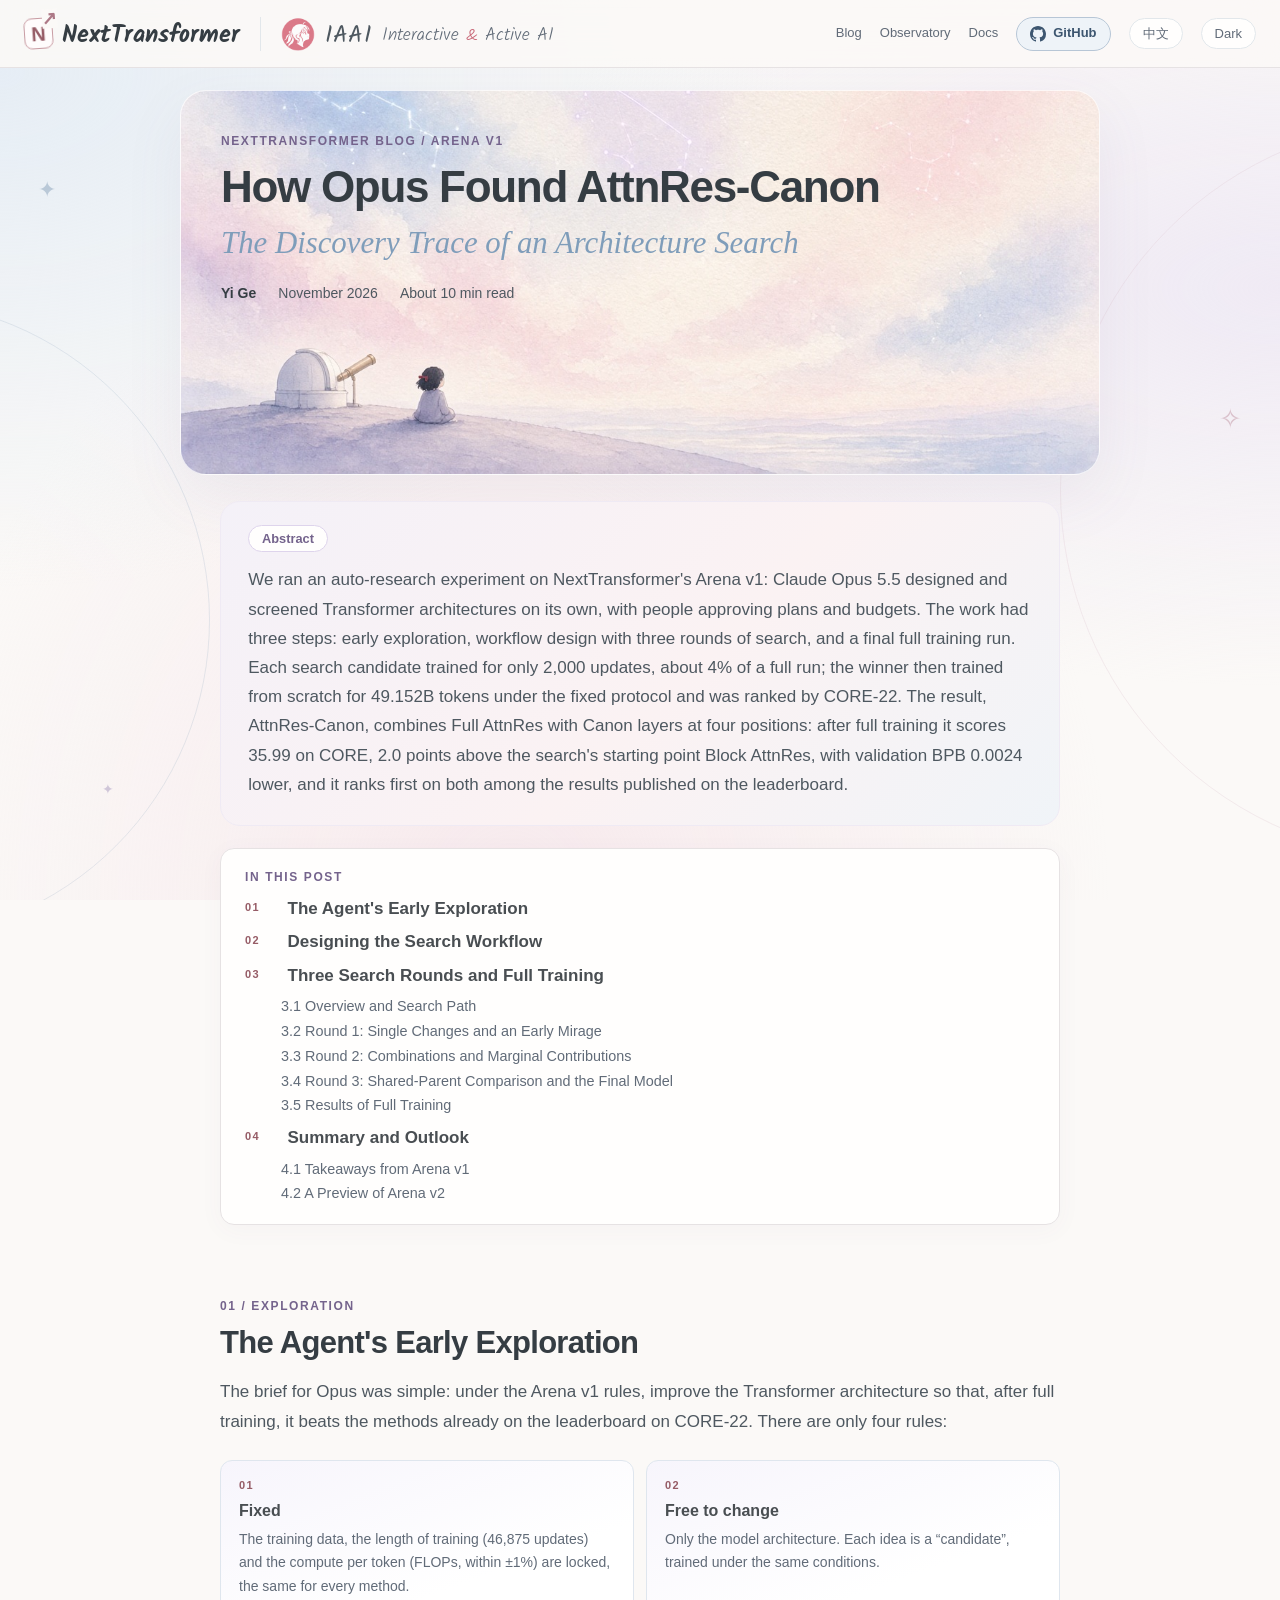
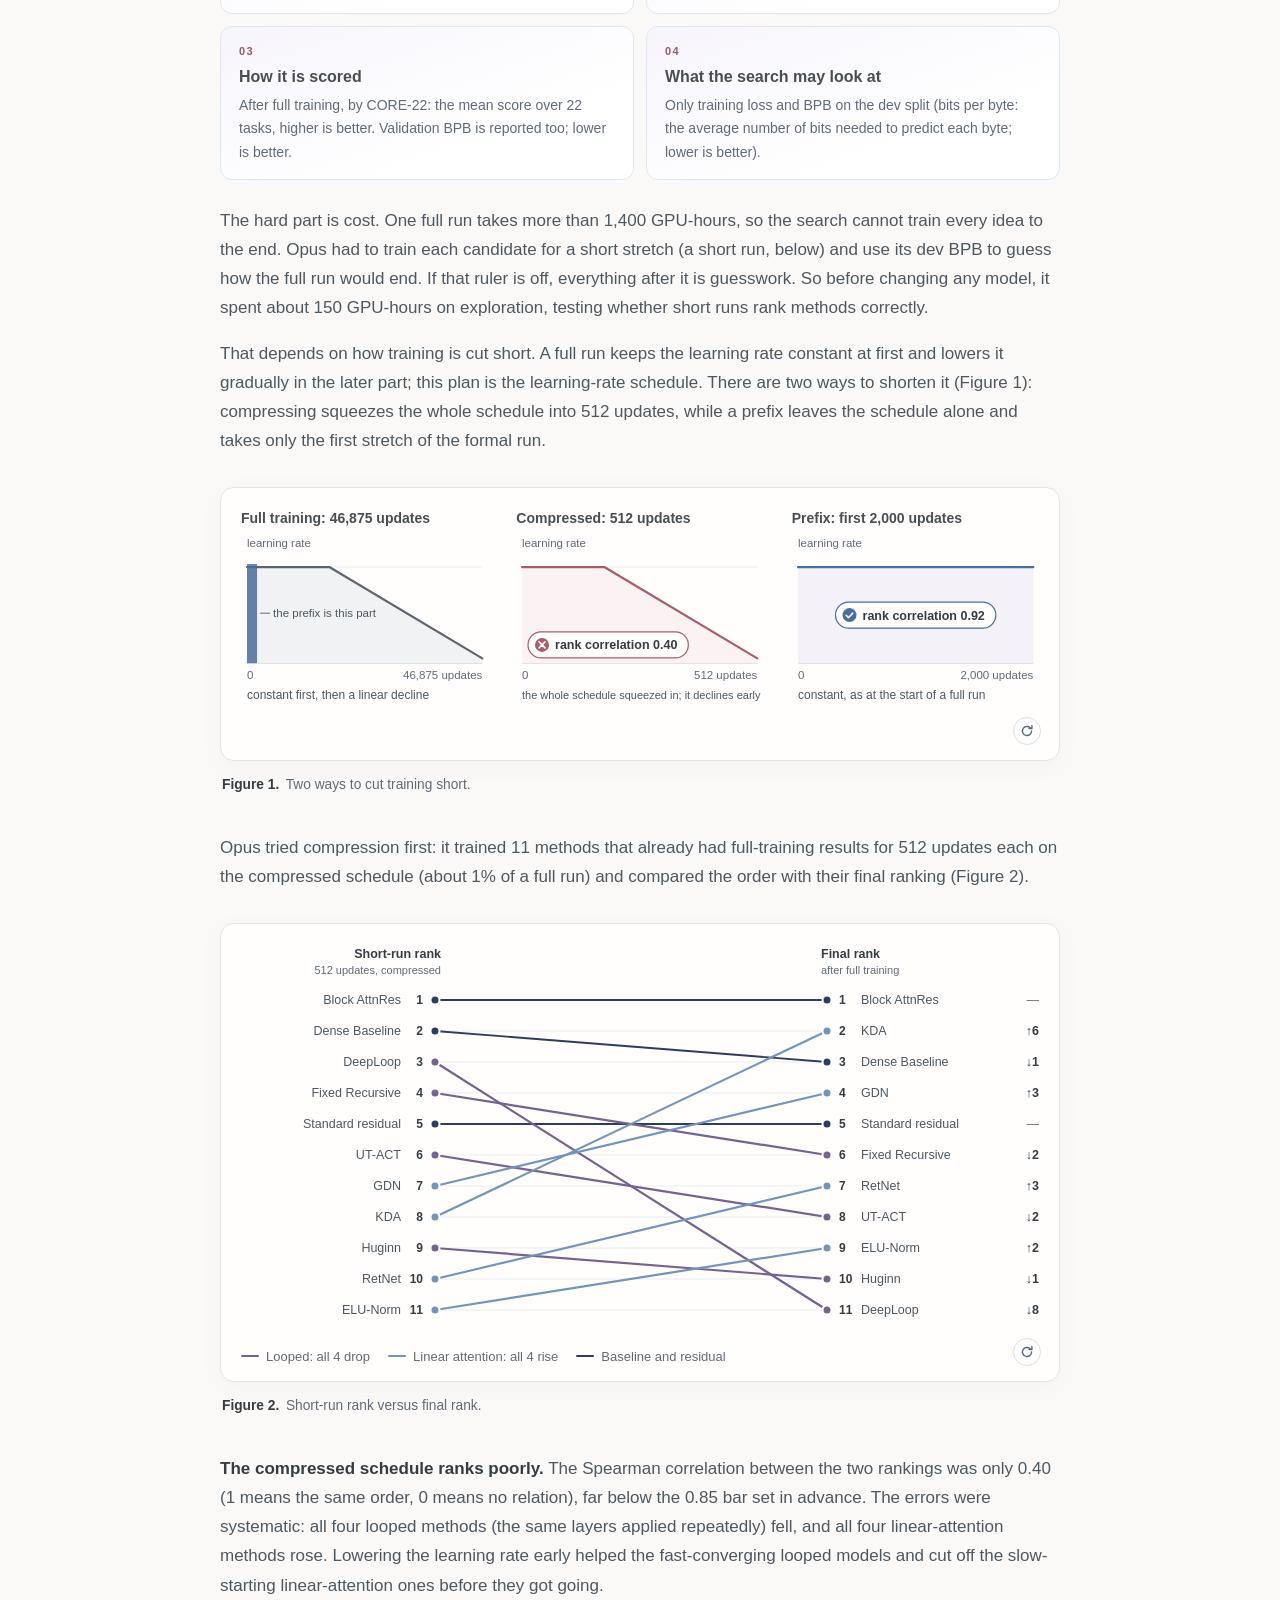
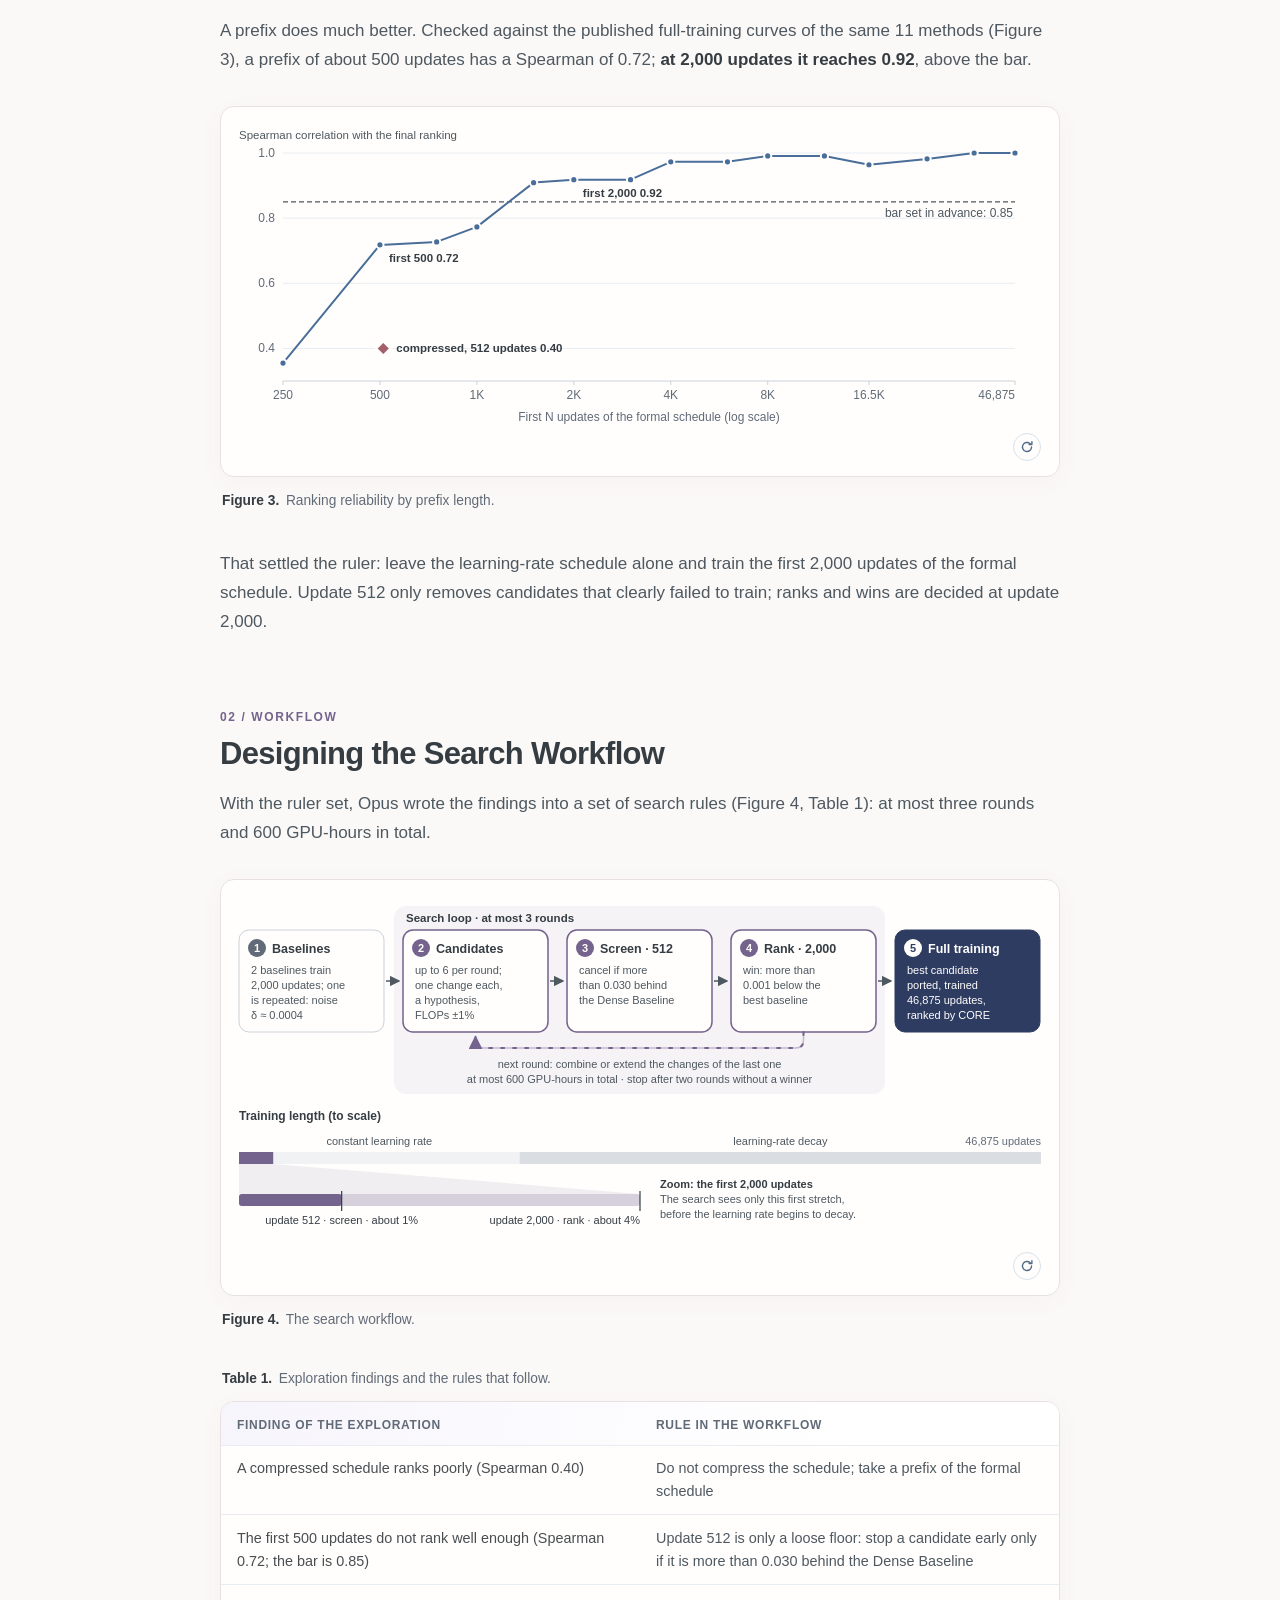
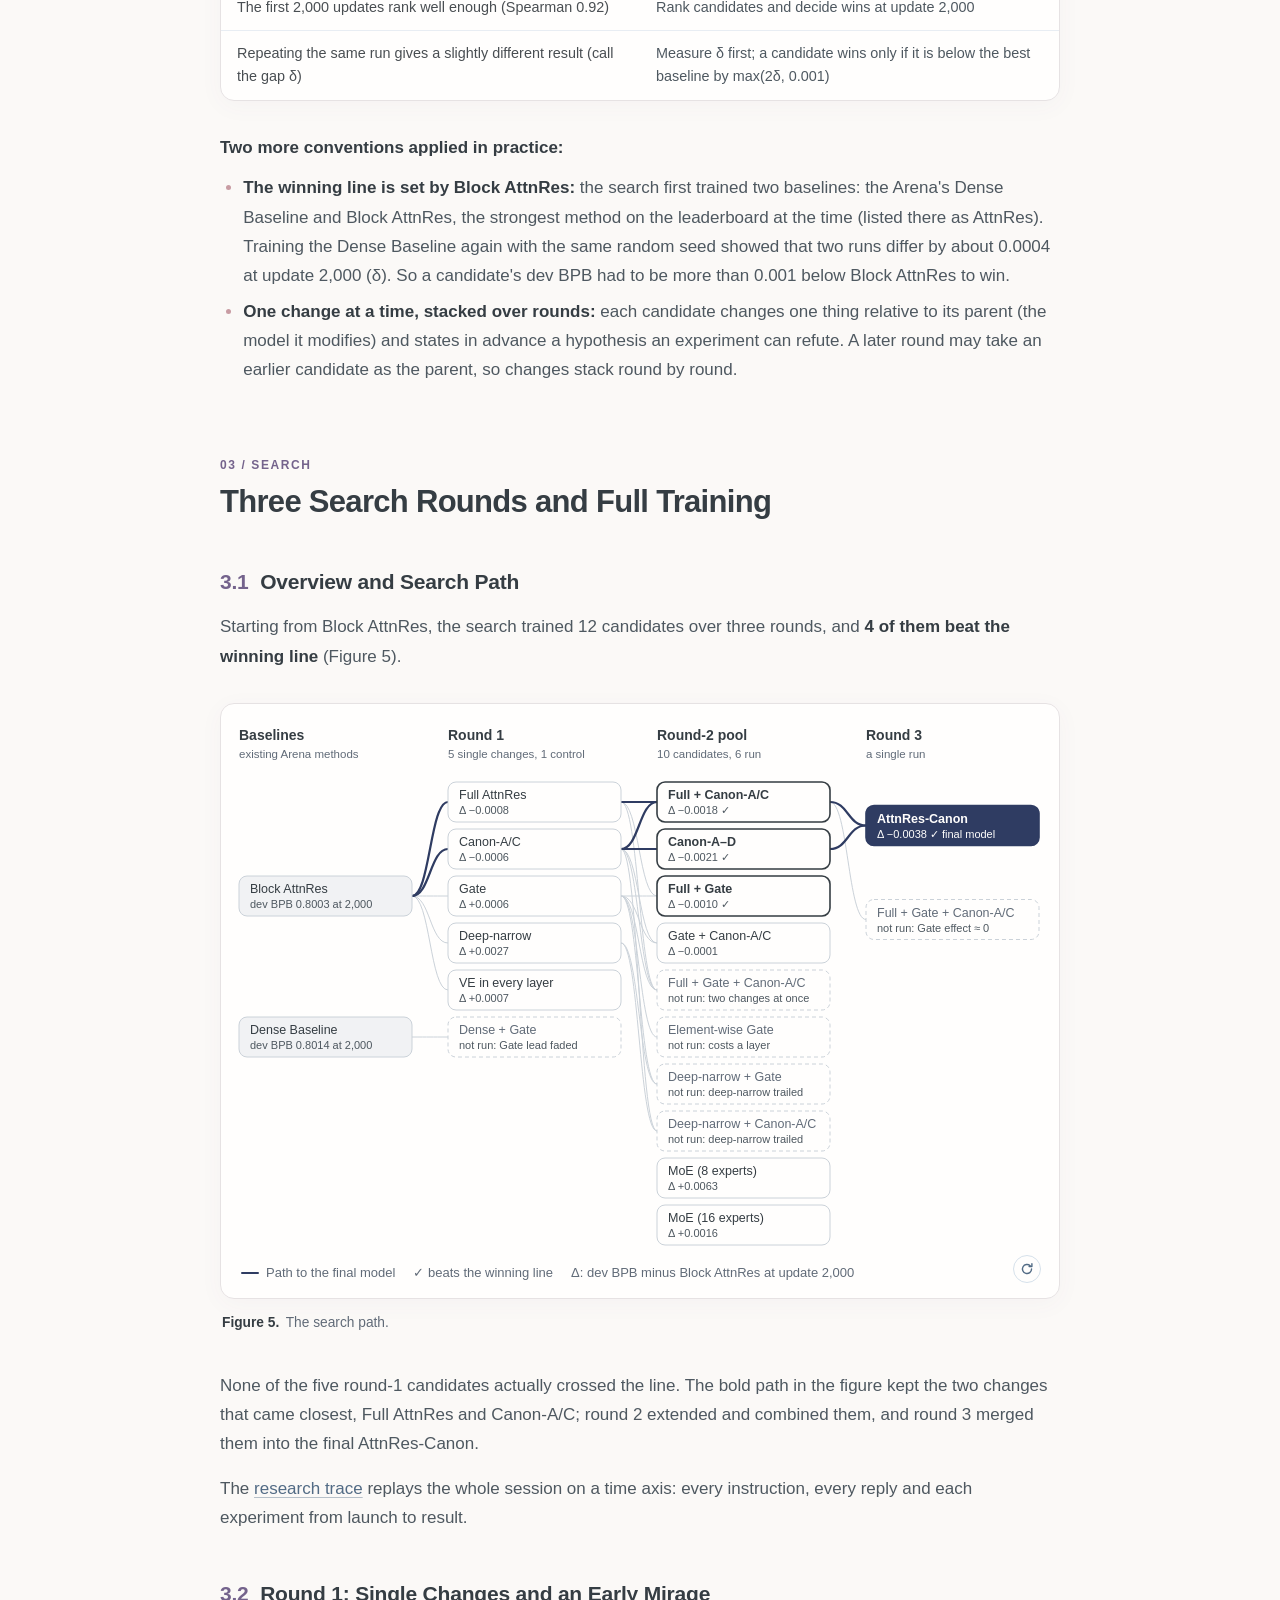
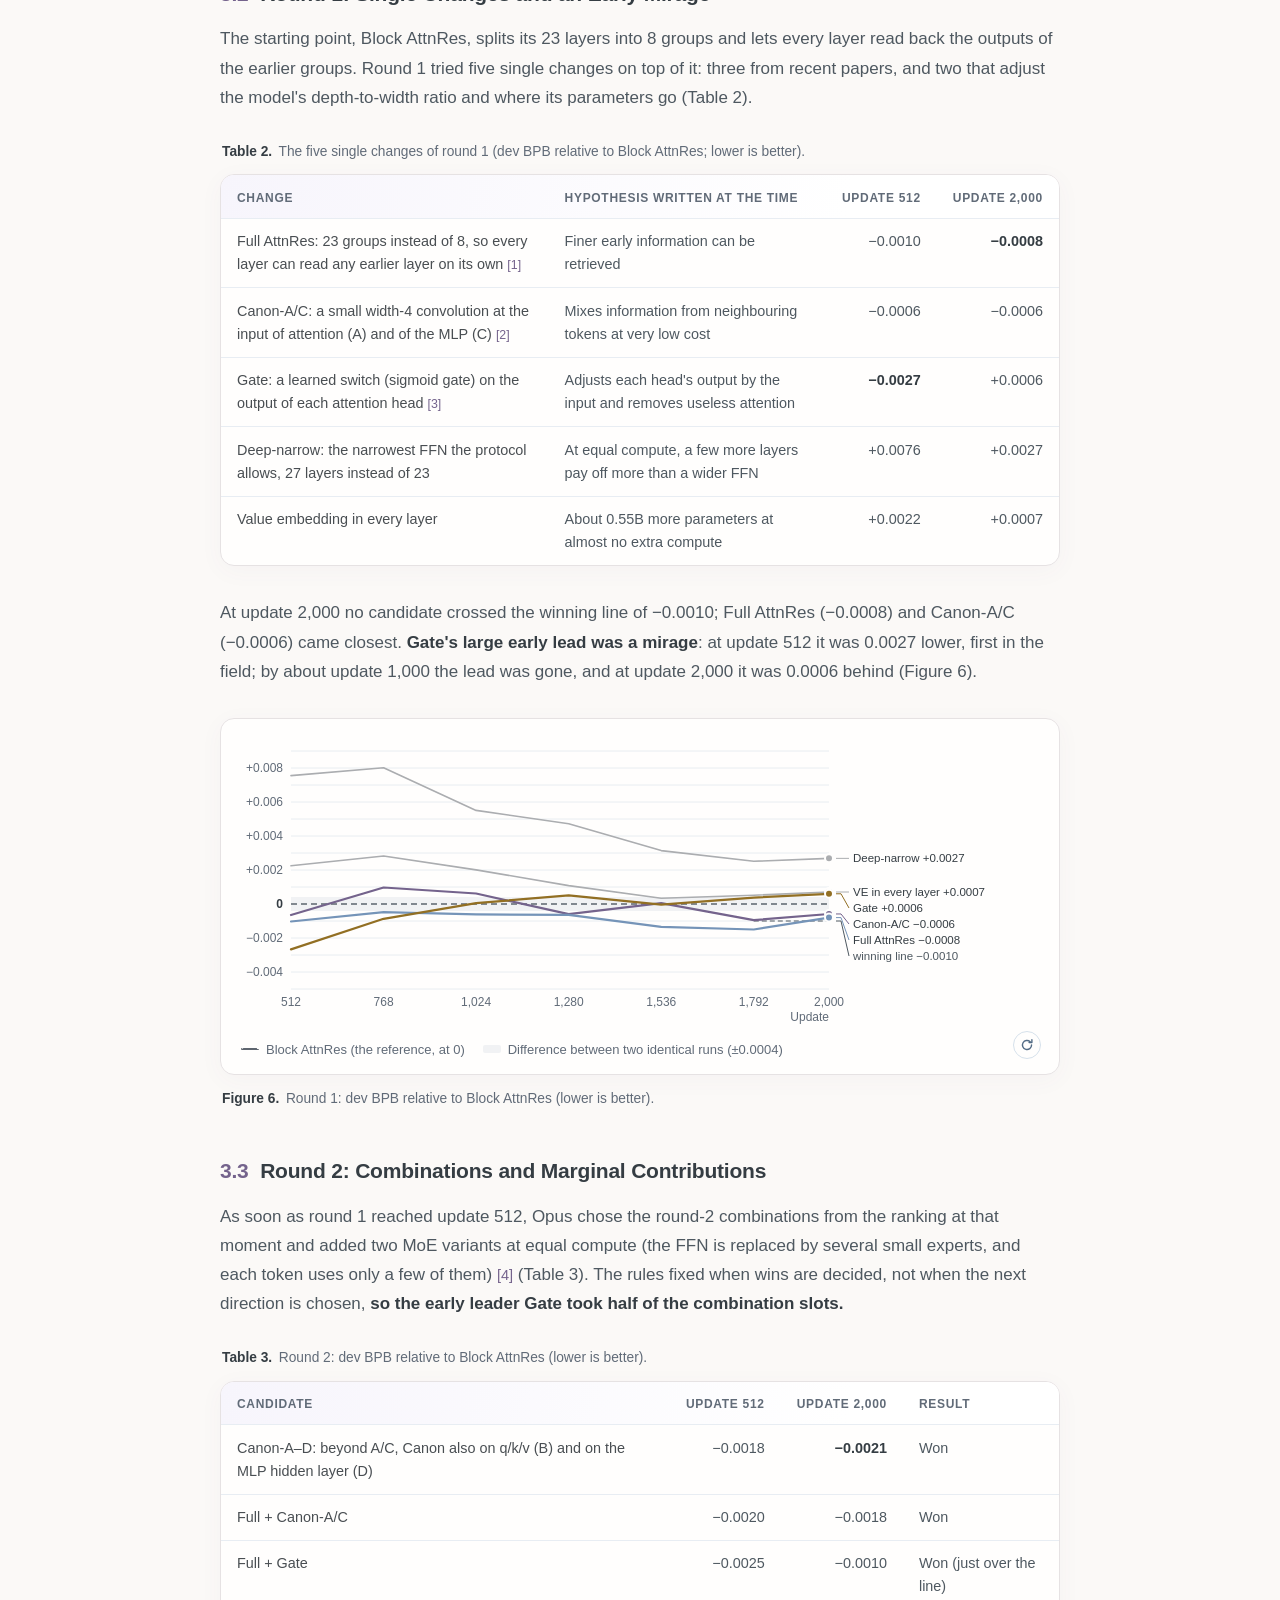
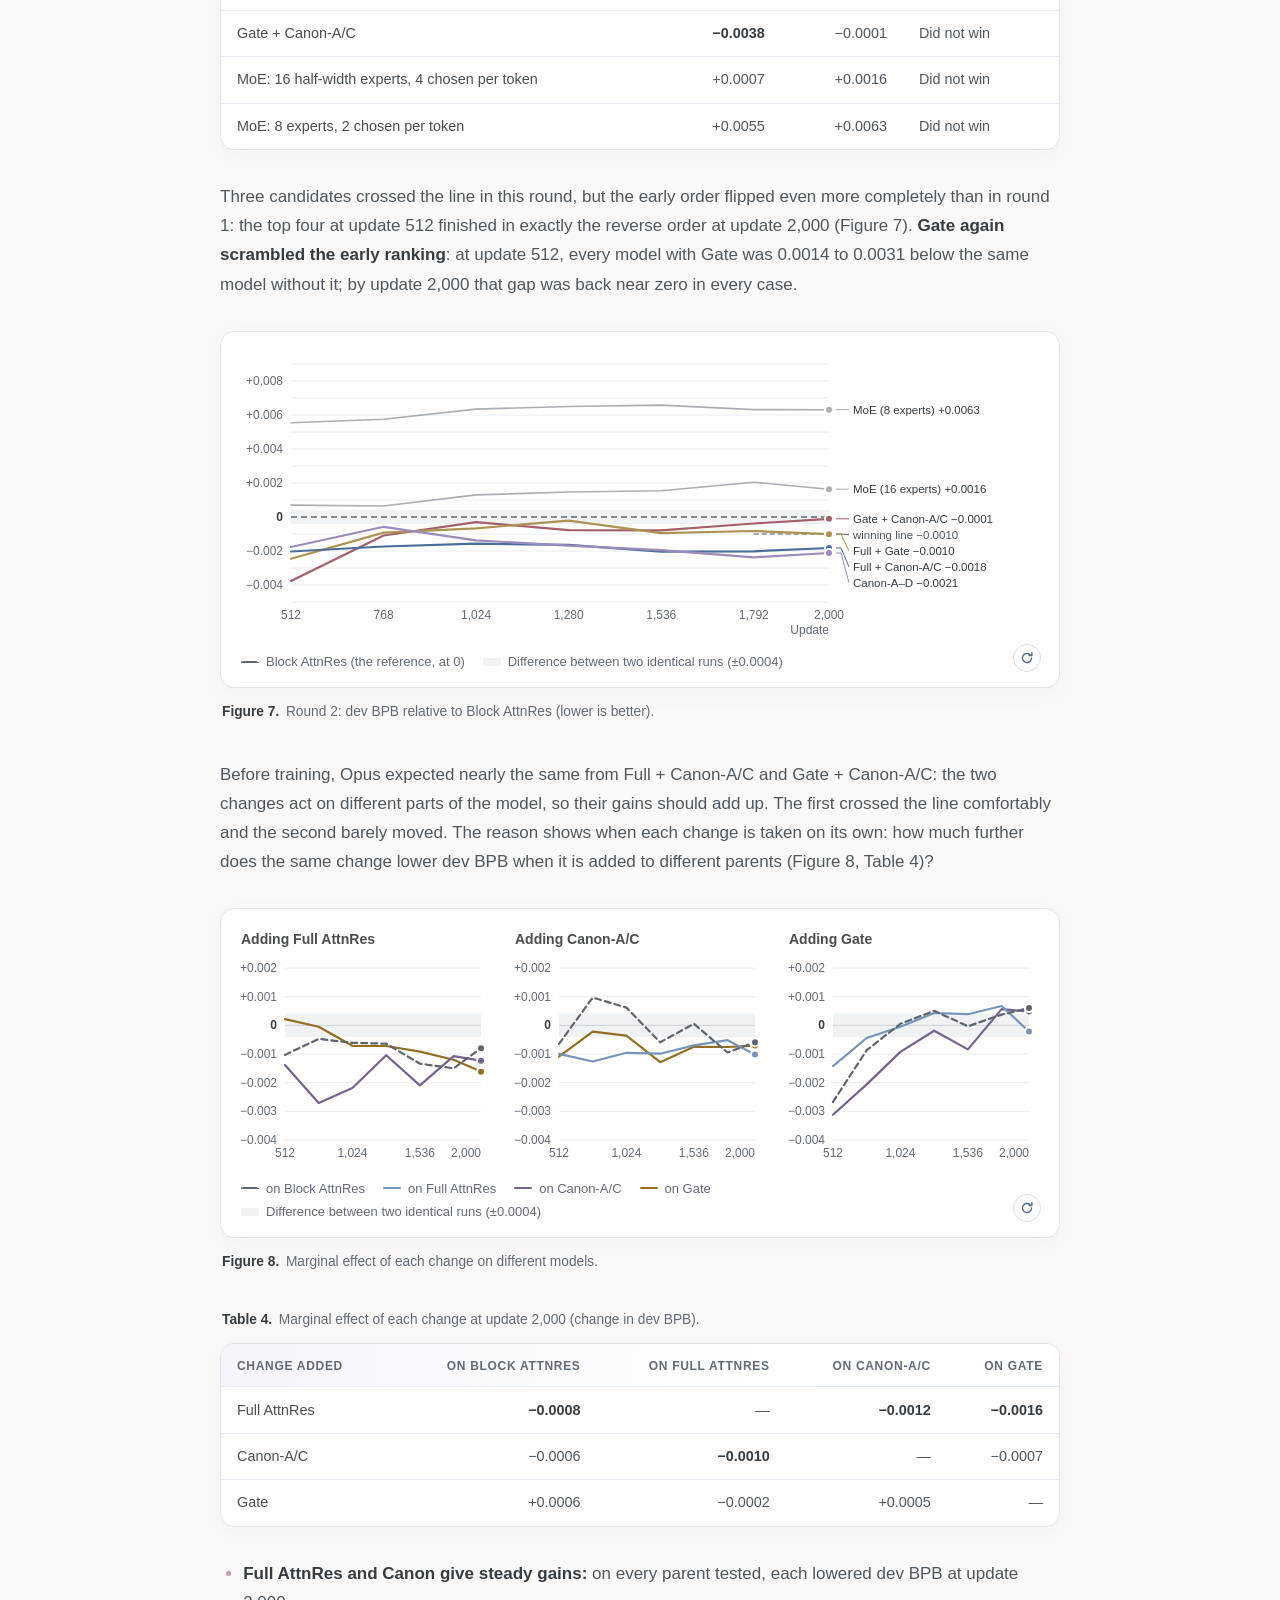
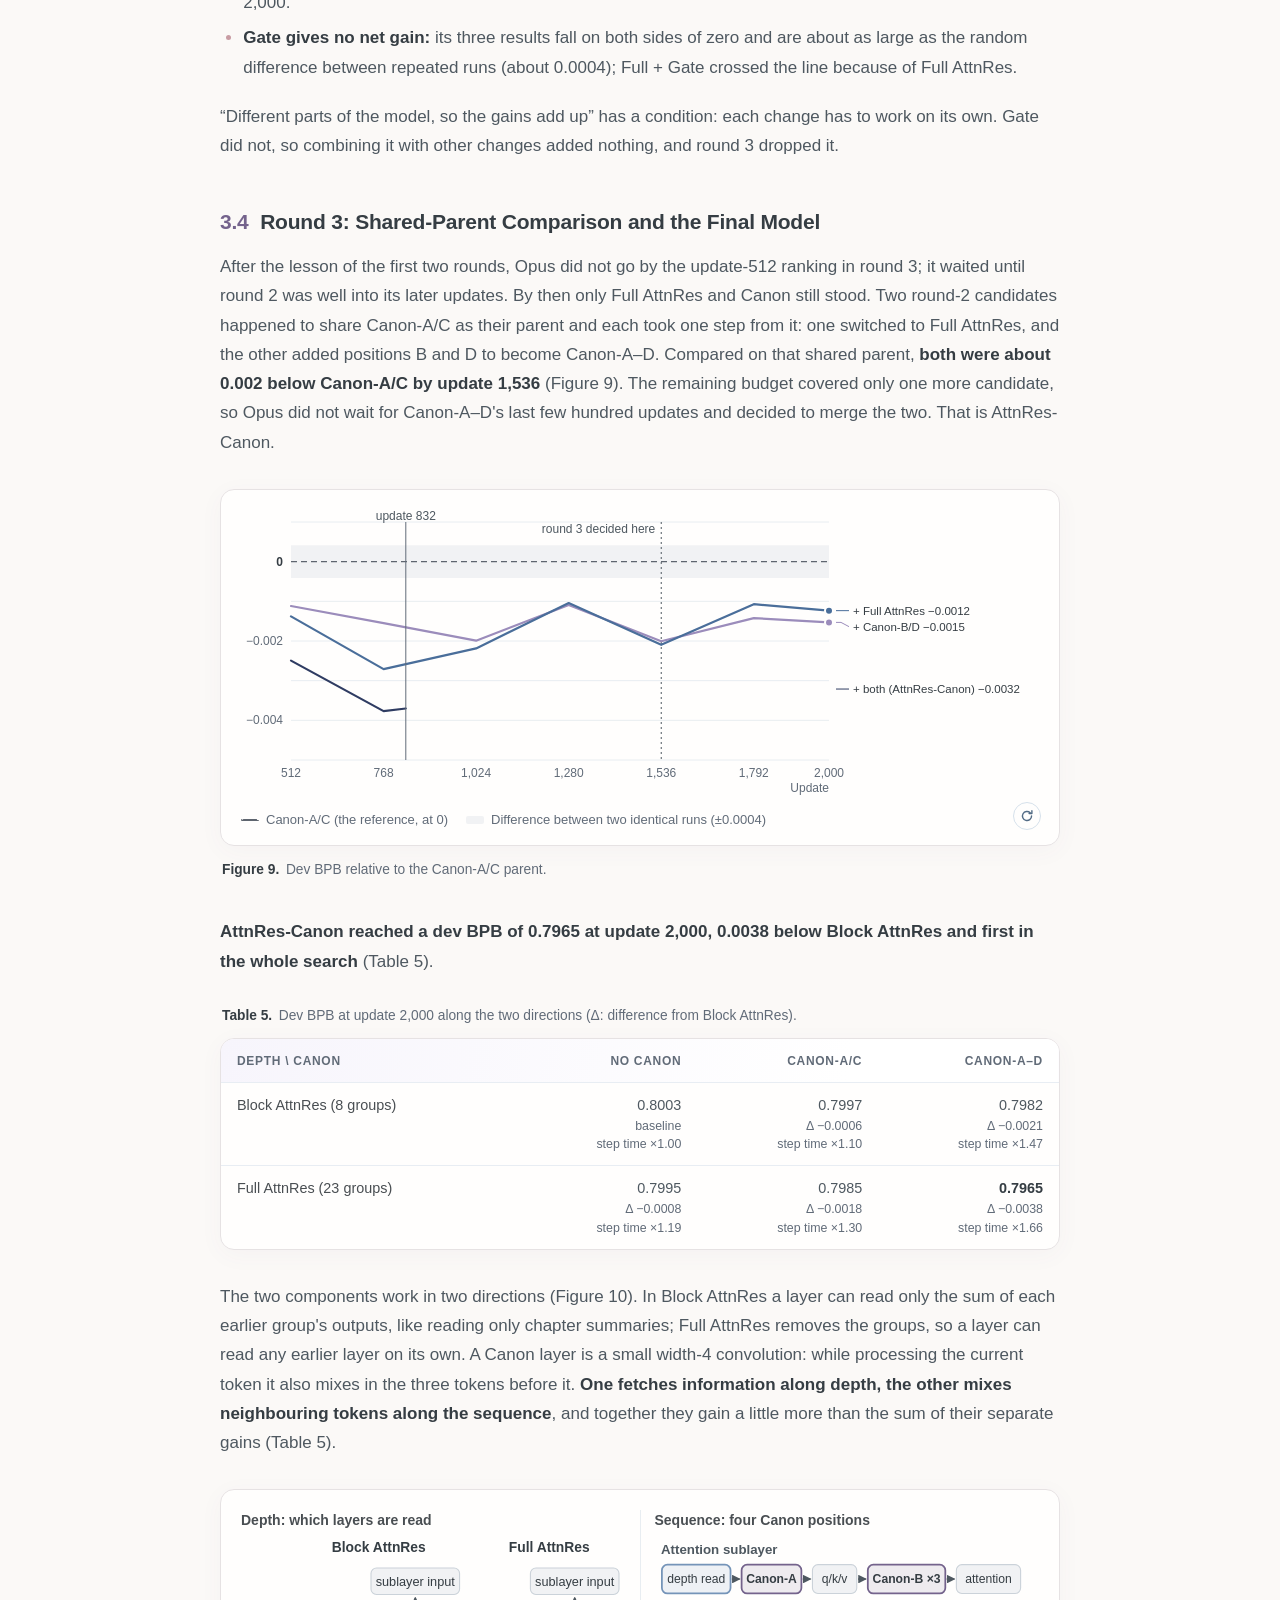
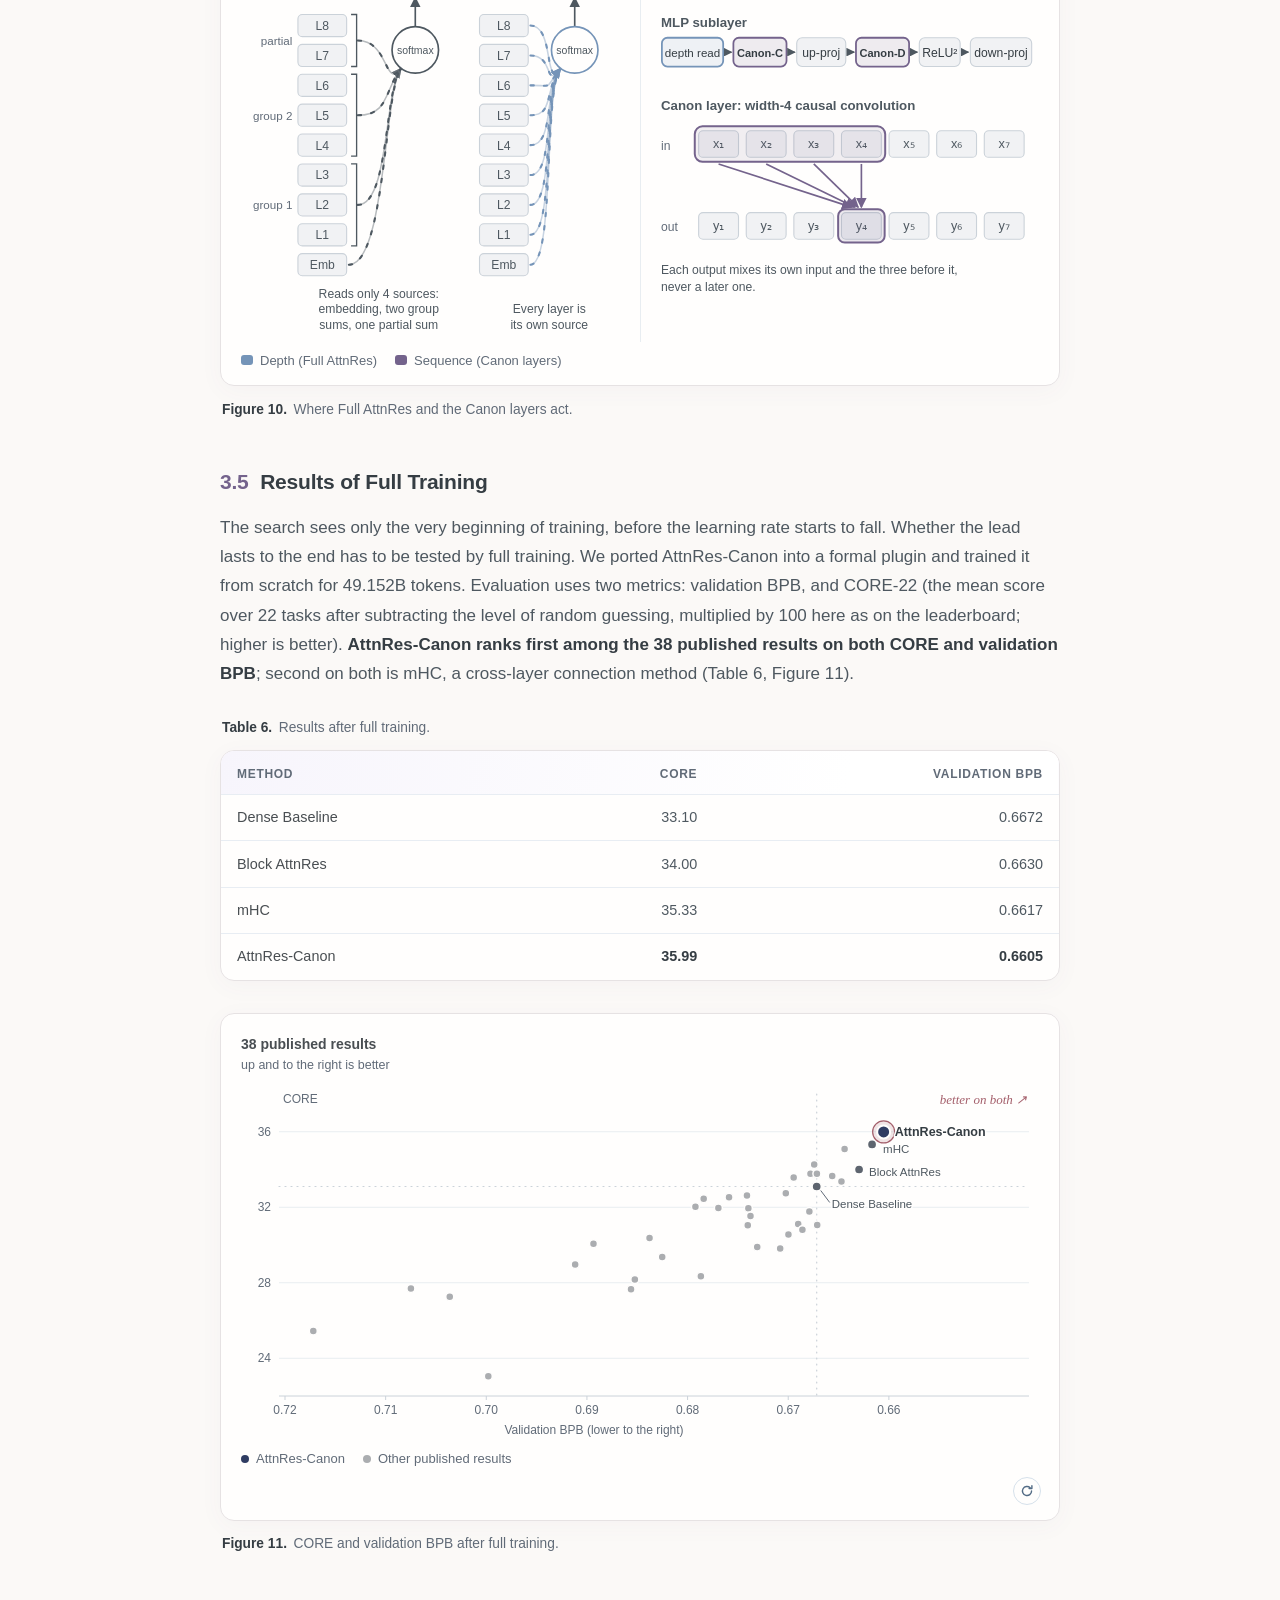
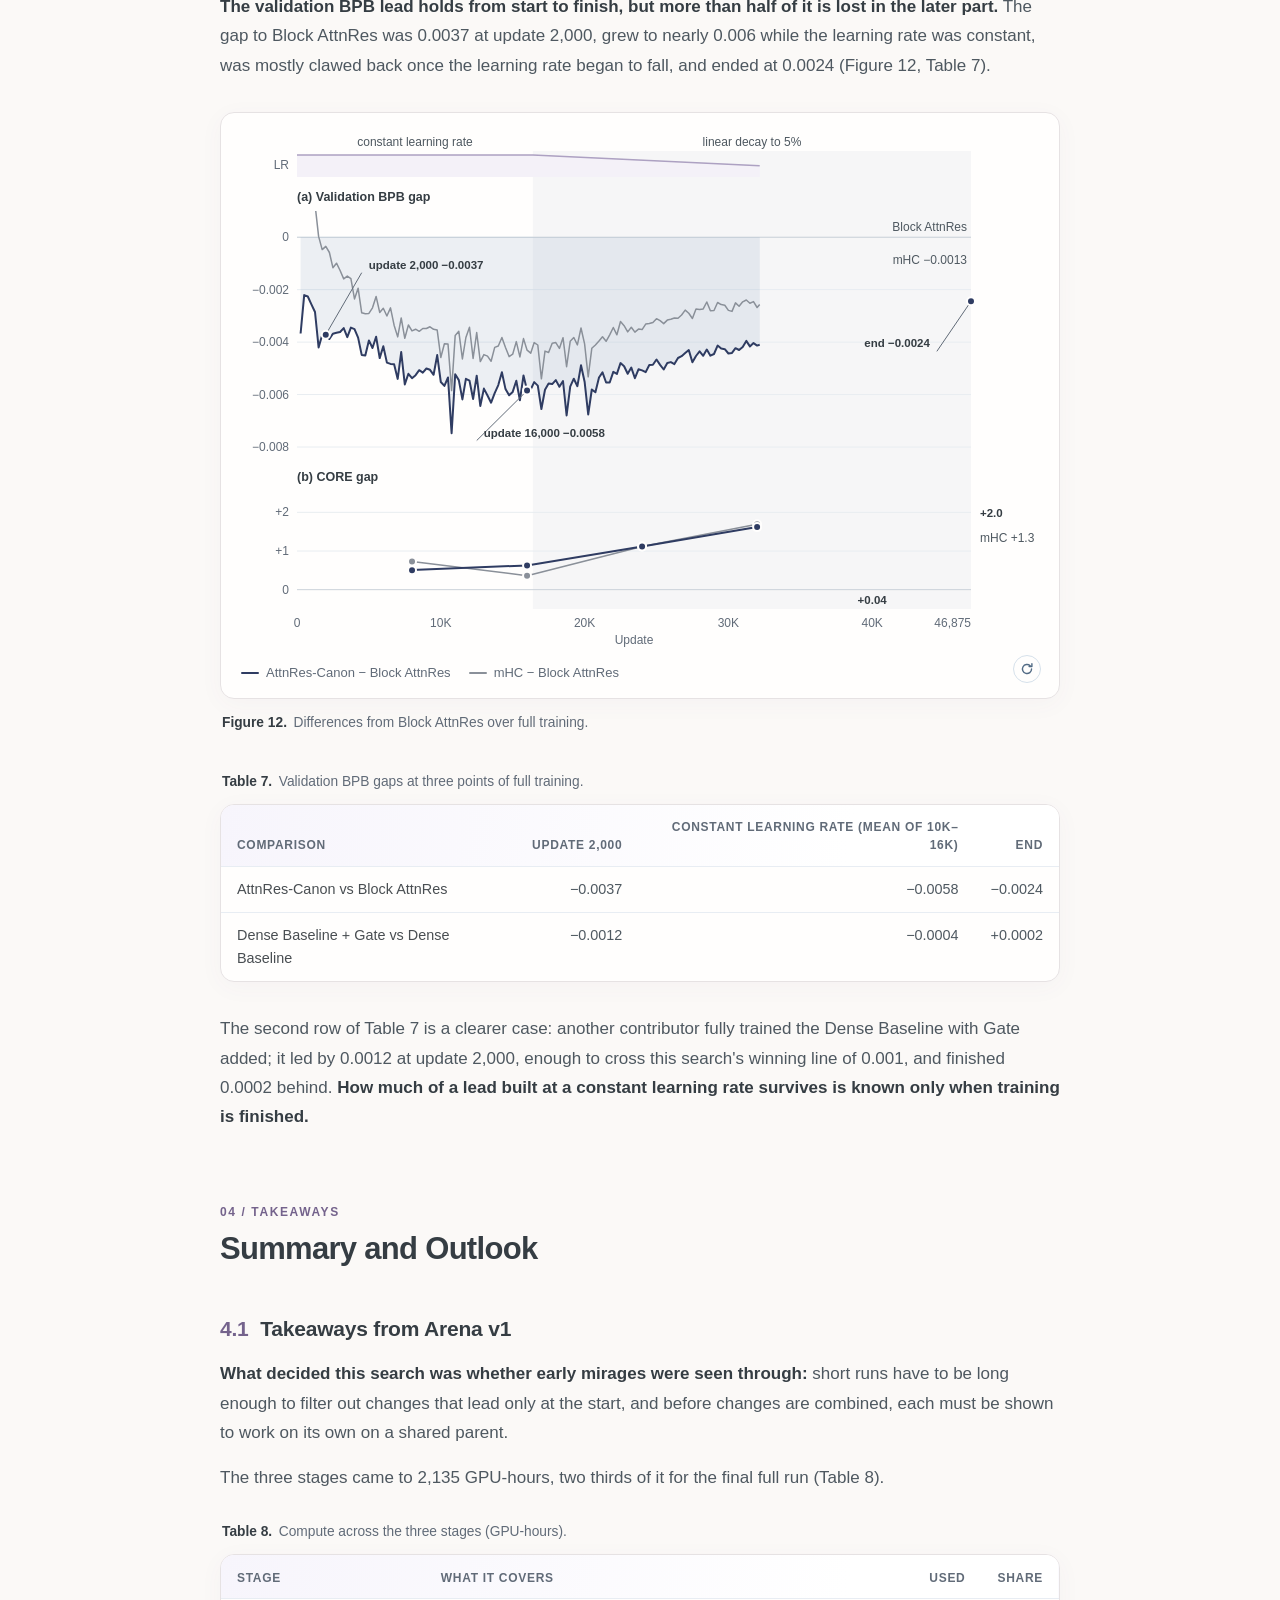
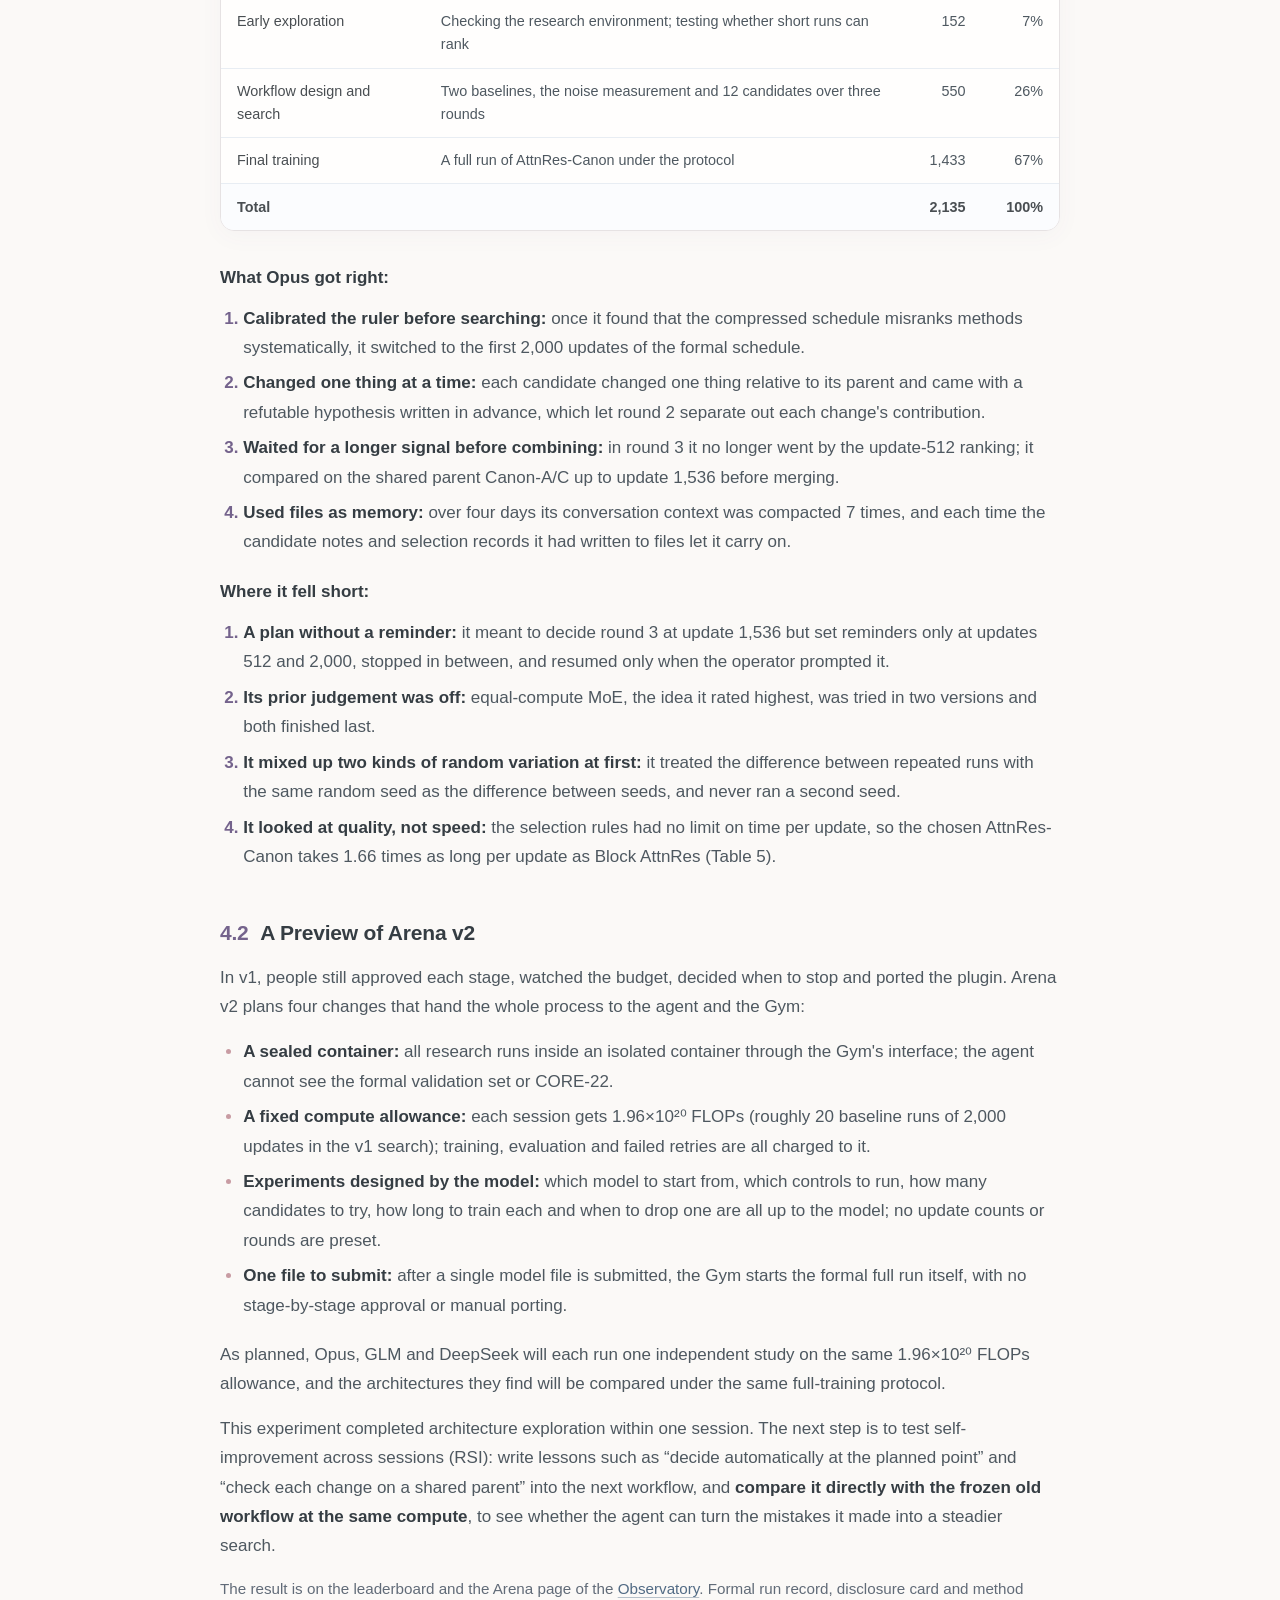
==== commit 48298f52: "Add the research trace of the AttnRes-Canon post - attnres-canon/trace/ (English) and attnres-canon/" ====
--- a/attnres-canon/index.html
+++ b/attnres-canon/index.html
@@ -173,6 +173,8 @@
 
     <p>None of the five round-1 candidates actually crossed the line. The bold path in the figure kept the two changes that came closest, Full AttnRes and Canon-A/C; round 2 extended and combined them, and round 3 merged them into the final AttnRes-Canon.</p>
 
+    <p>The <a href="trace/">research trace</a> replays the whole session on a time axis: every instruction, every reply and each experiment from launch to result.</p>
+
     <h3 id="s3-2"><span class="no">3.2</span>Round 1: Single Changes and an Early Mirage</h3>
 
     <p>The starting point, Block AttnRes, splits its 23 layers into 8 groups and lets every layer read back the outputs of the earlier groups. Round 1 tried five single changes on top of it: three from recent papers, and two that adjust the model's depth-to-width ratio and where its parameters go (Table 2).</p>
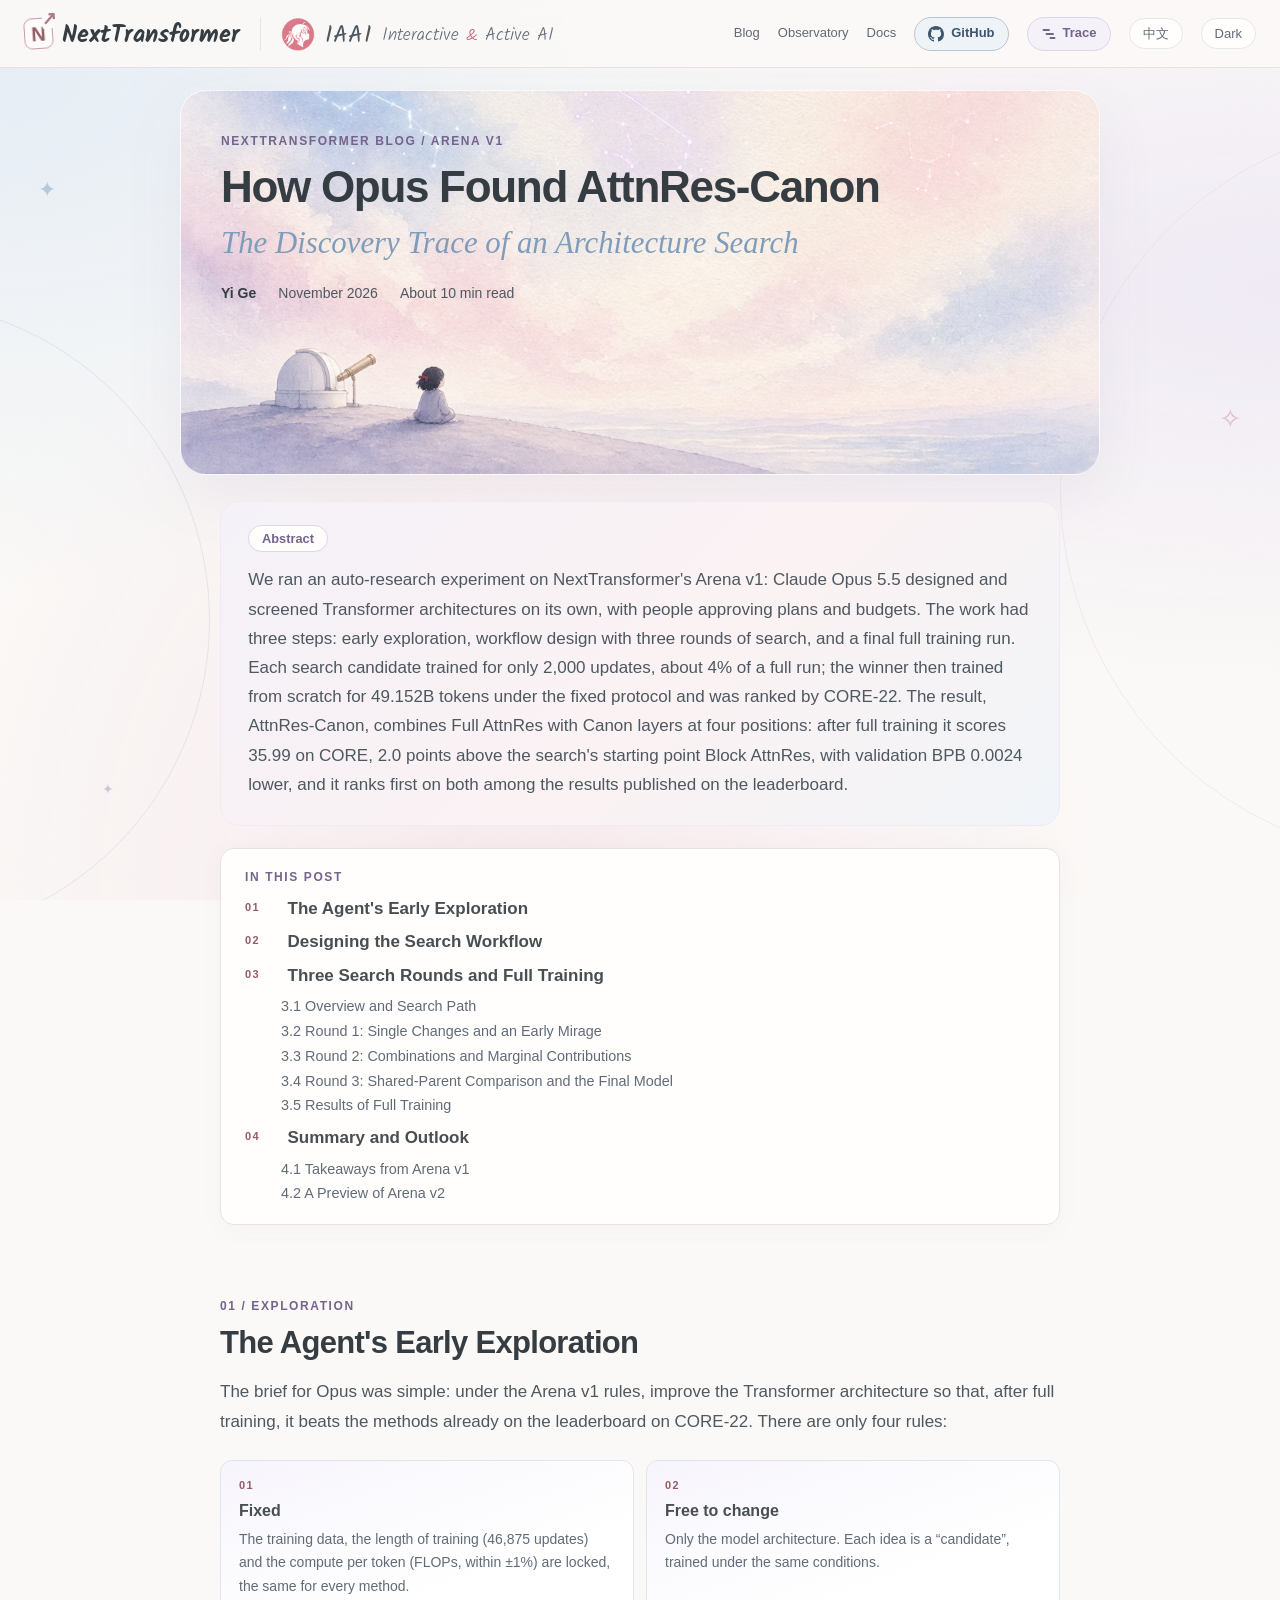
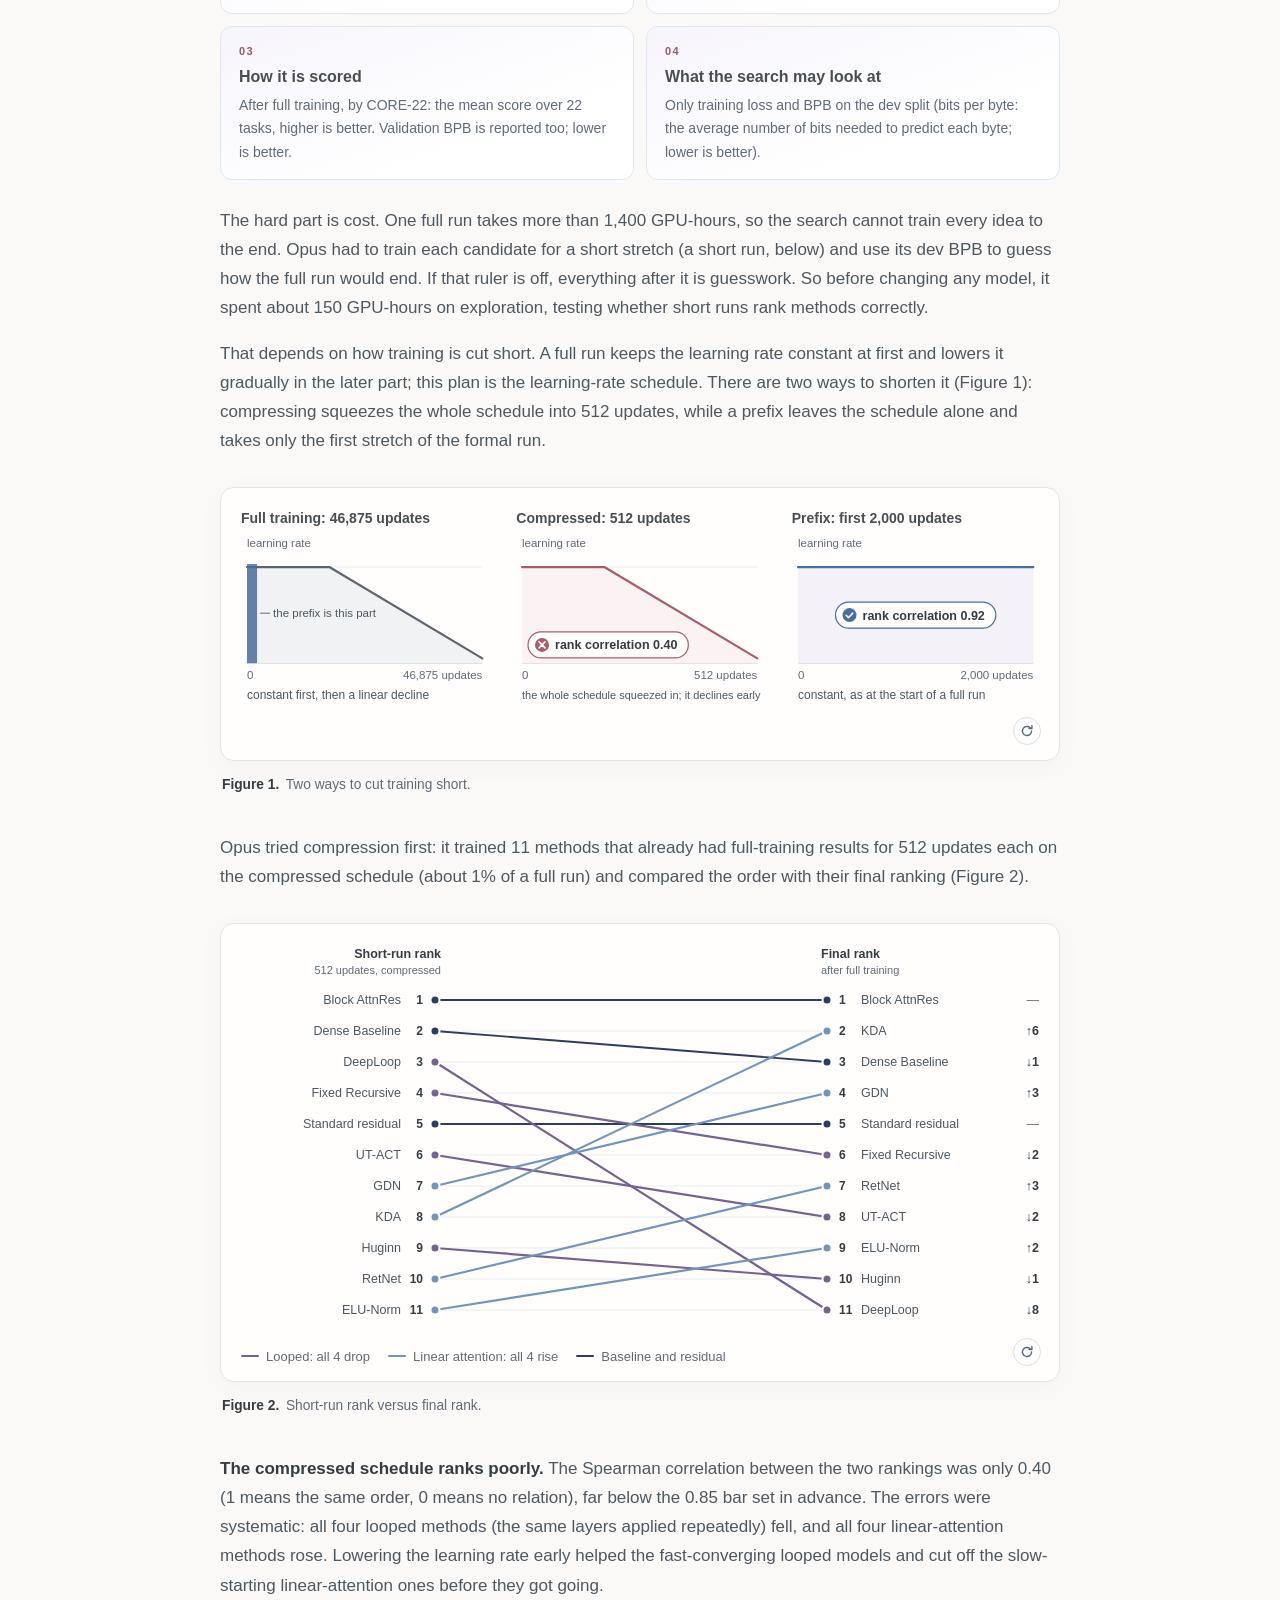
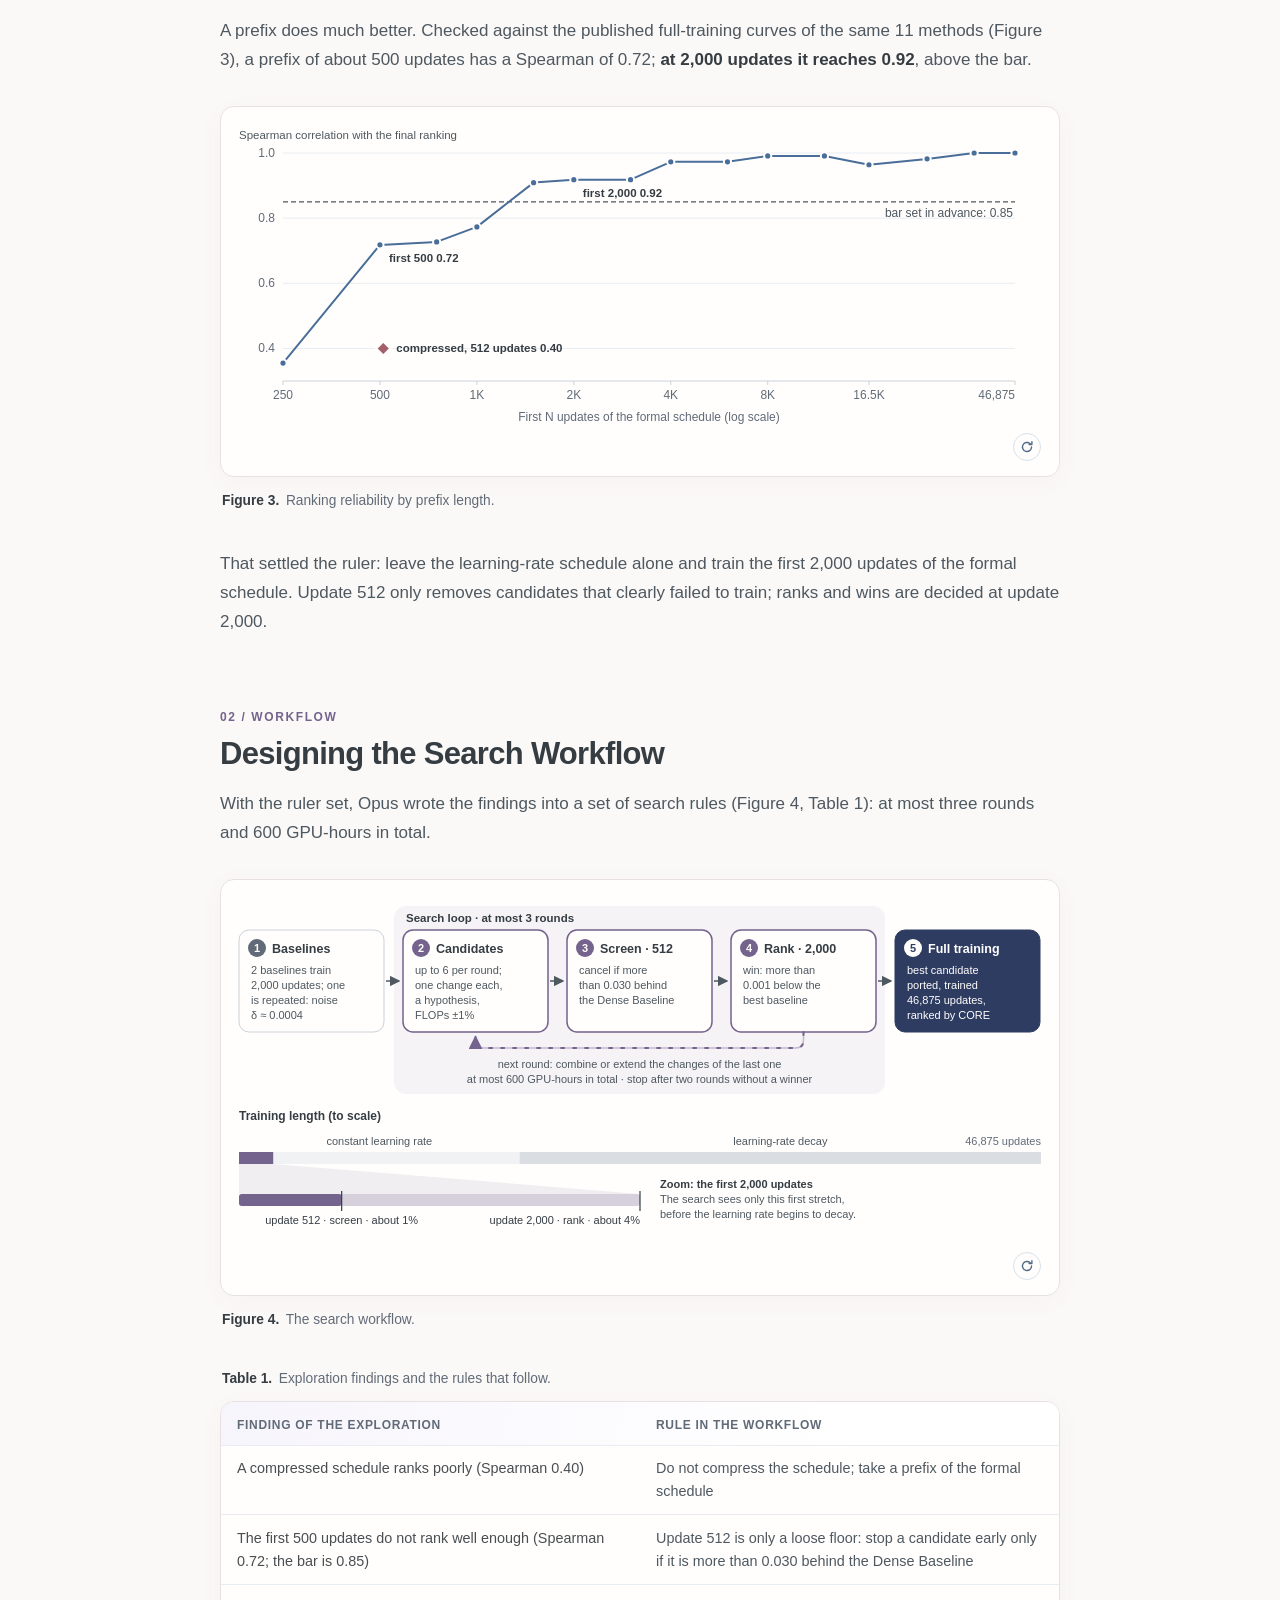
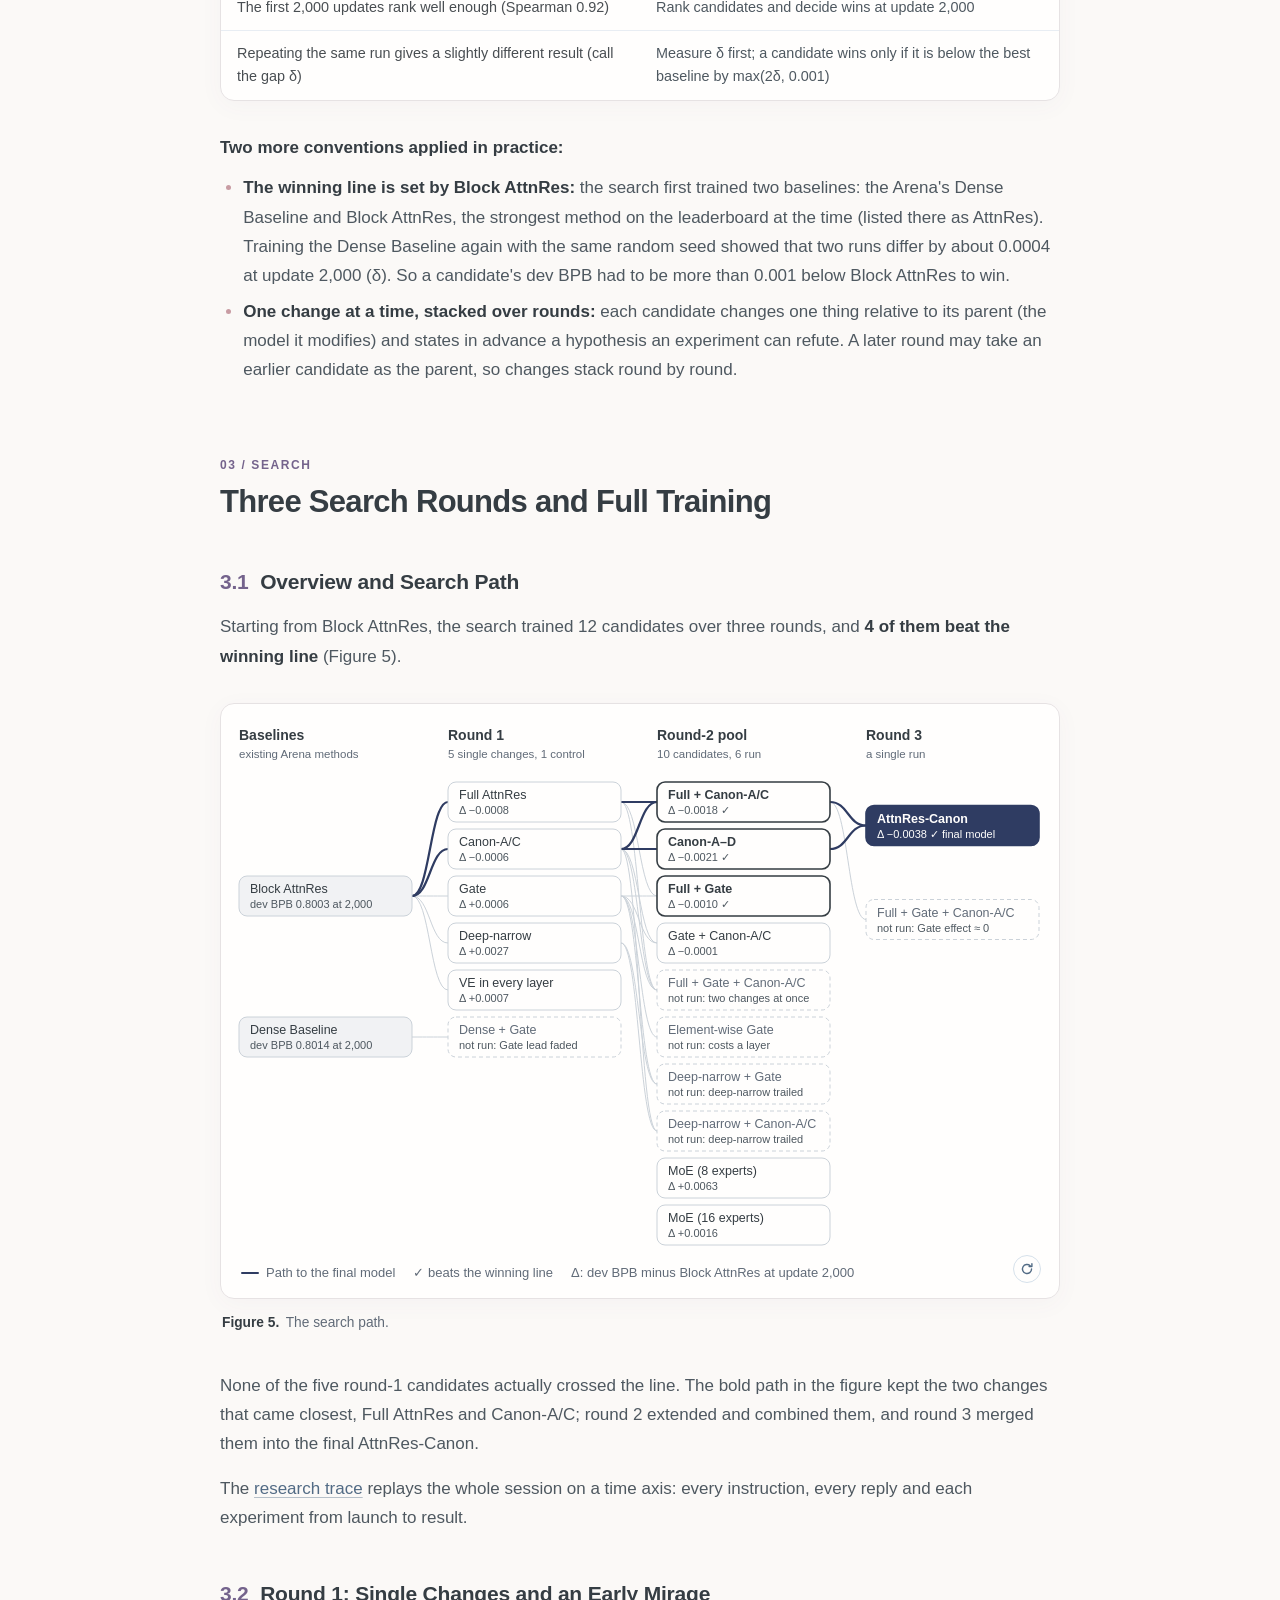
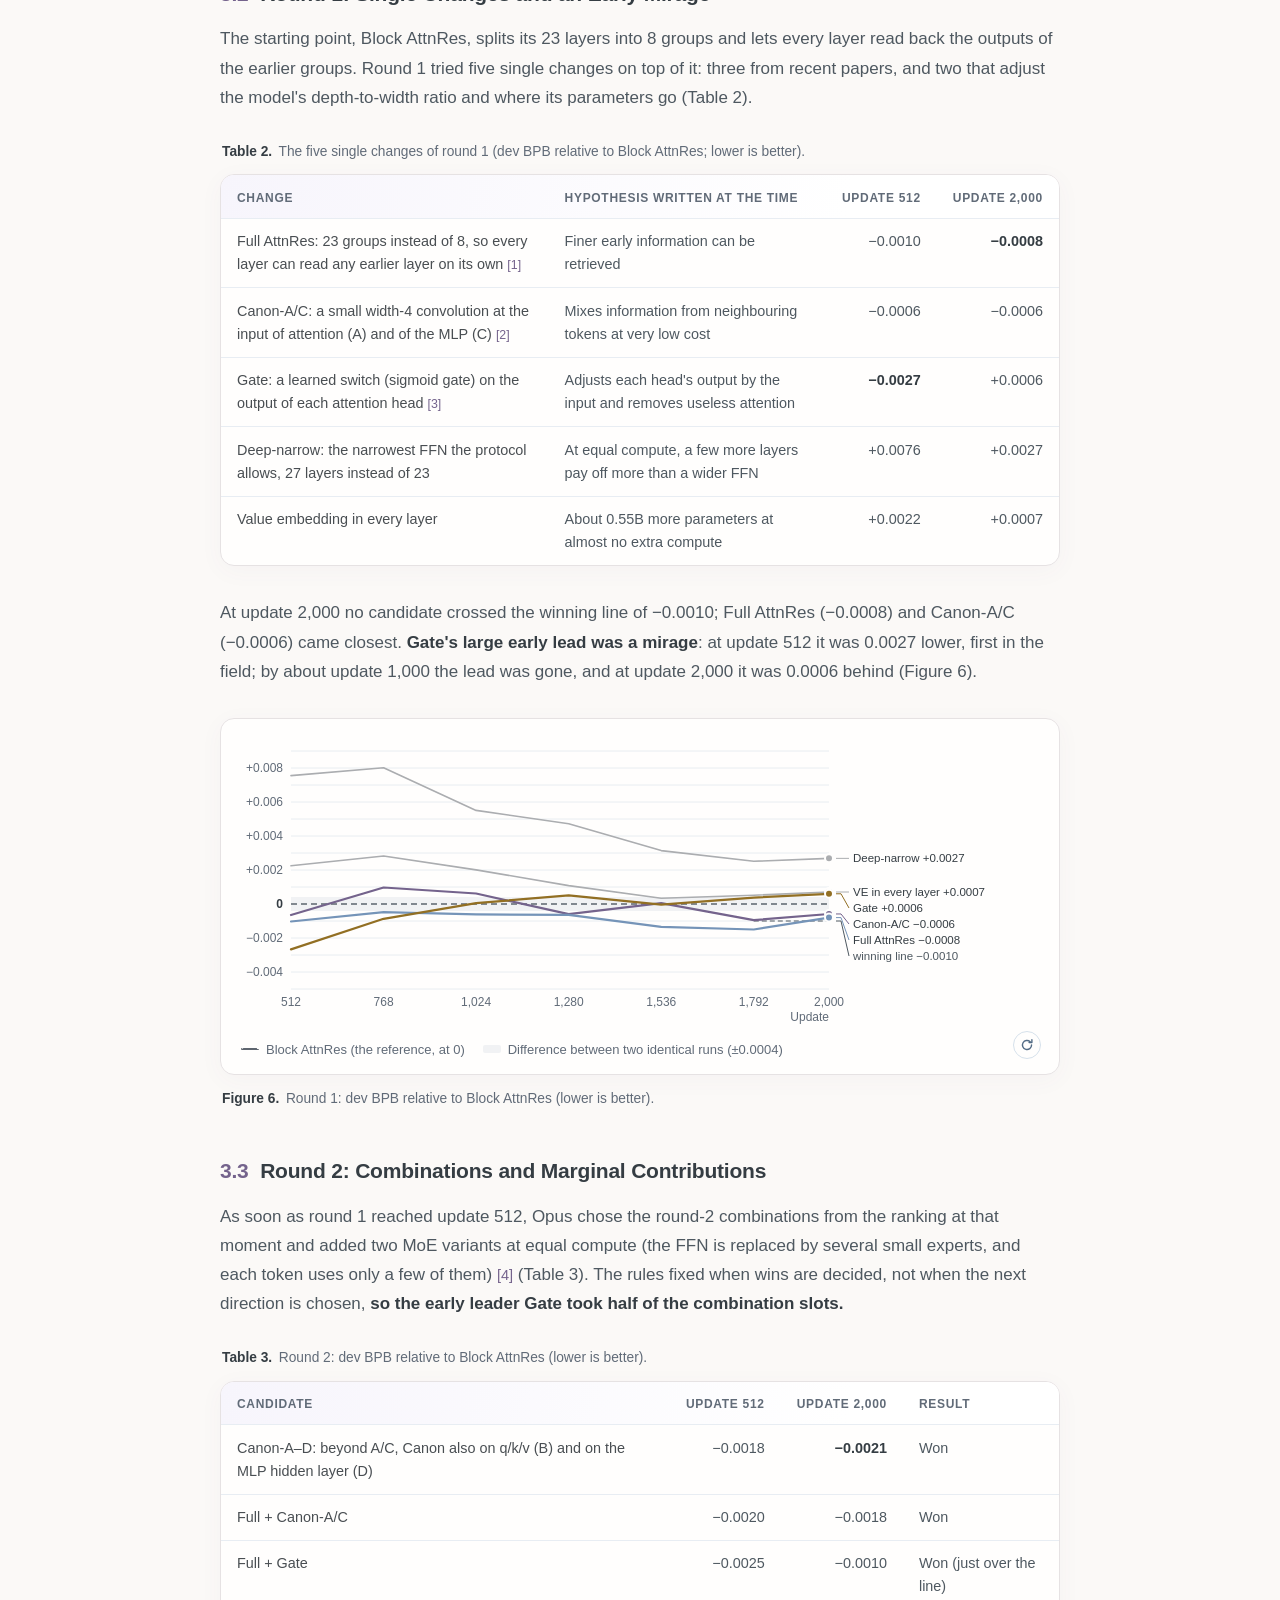
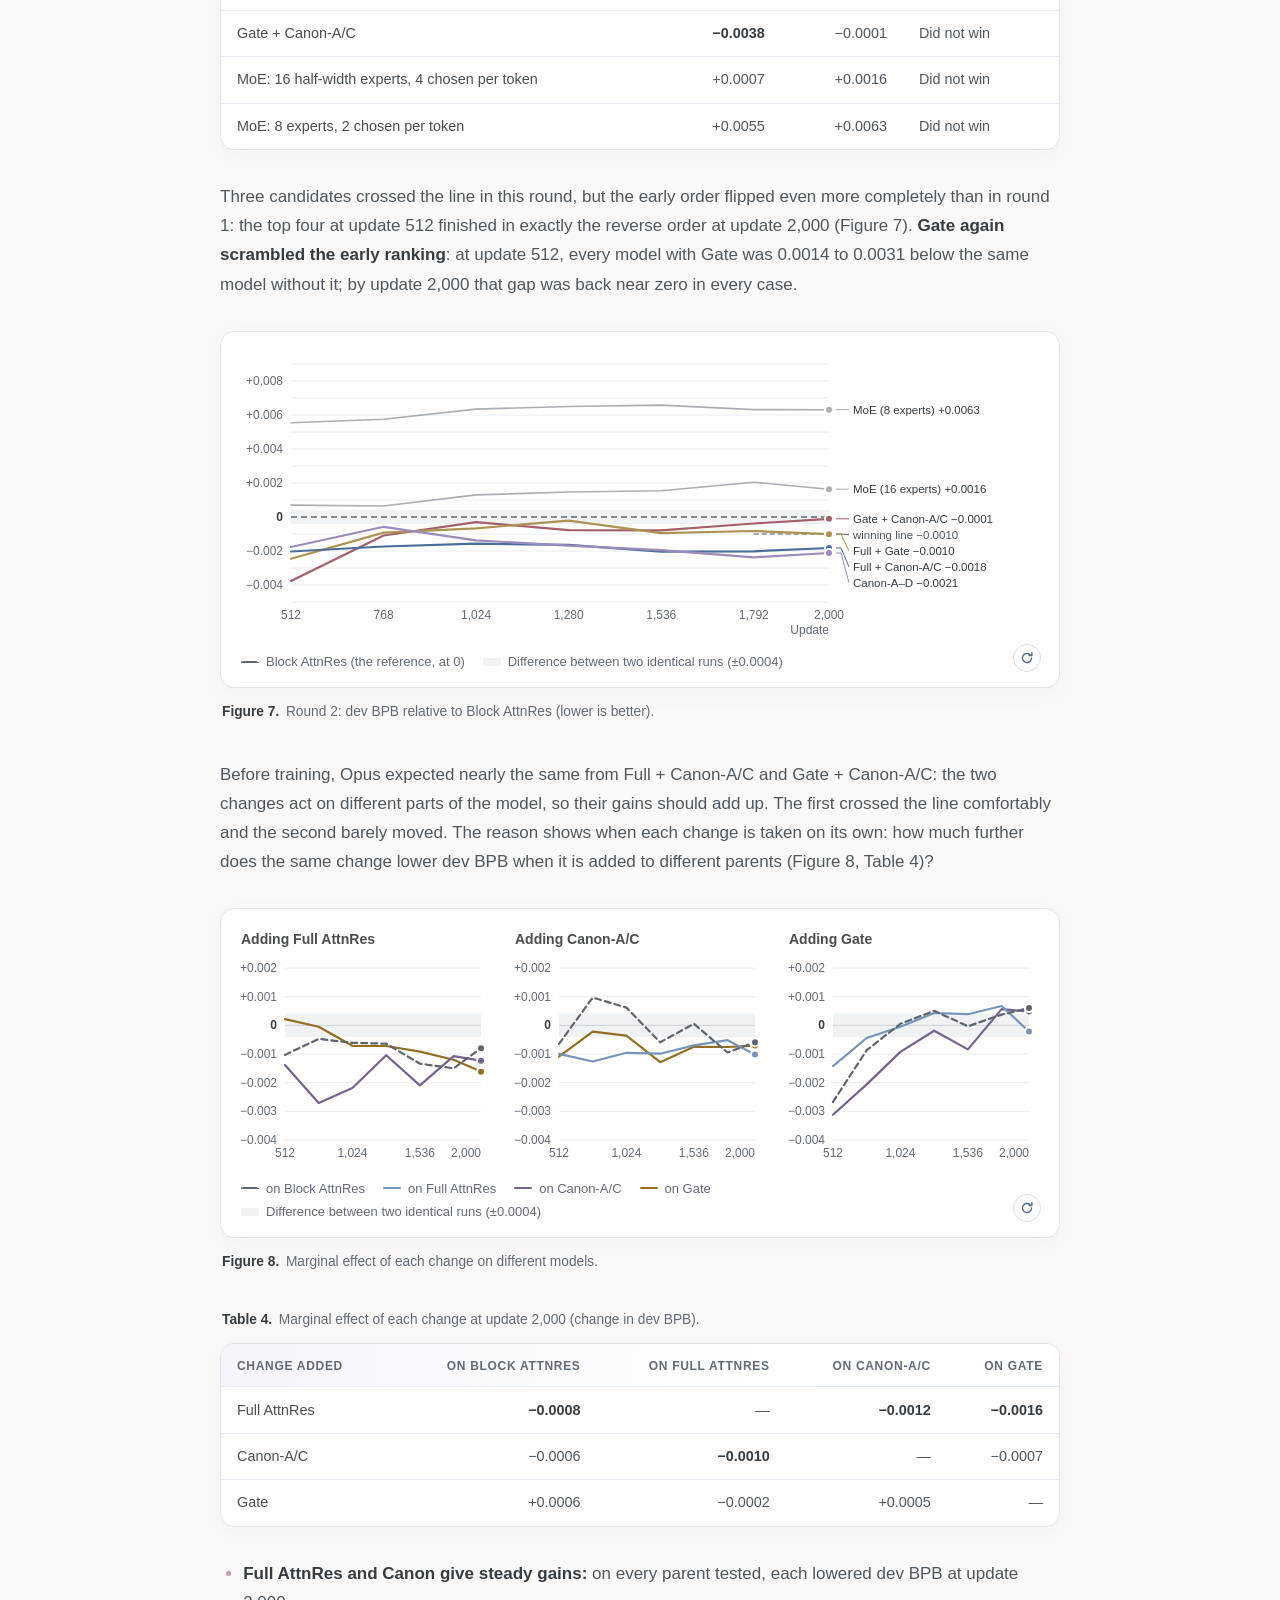
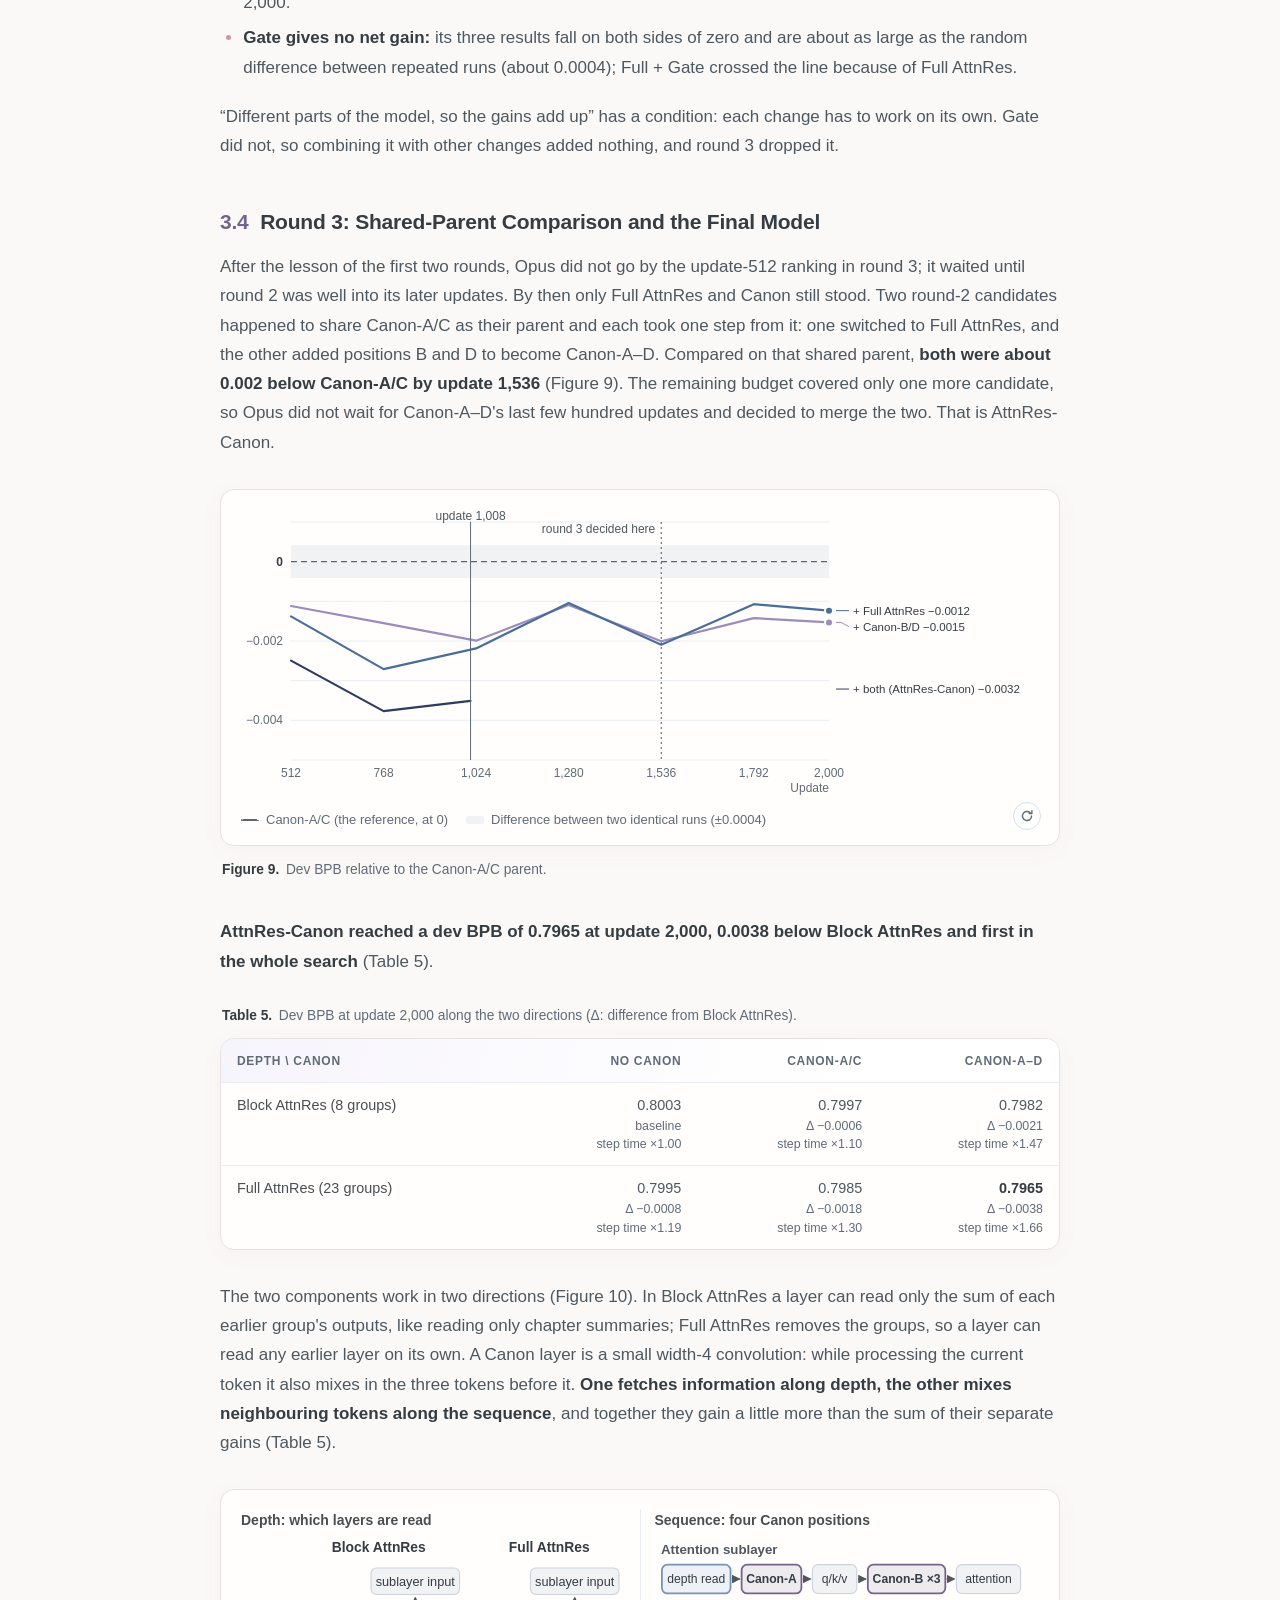
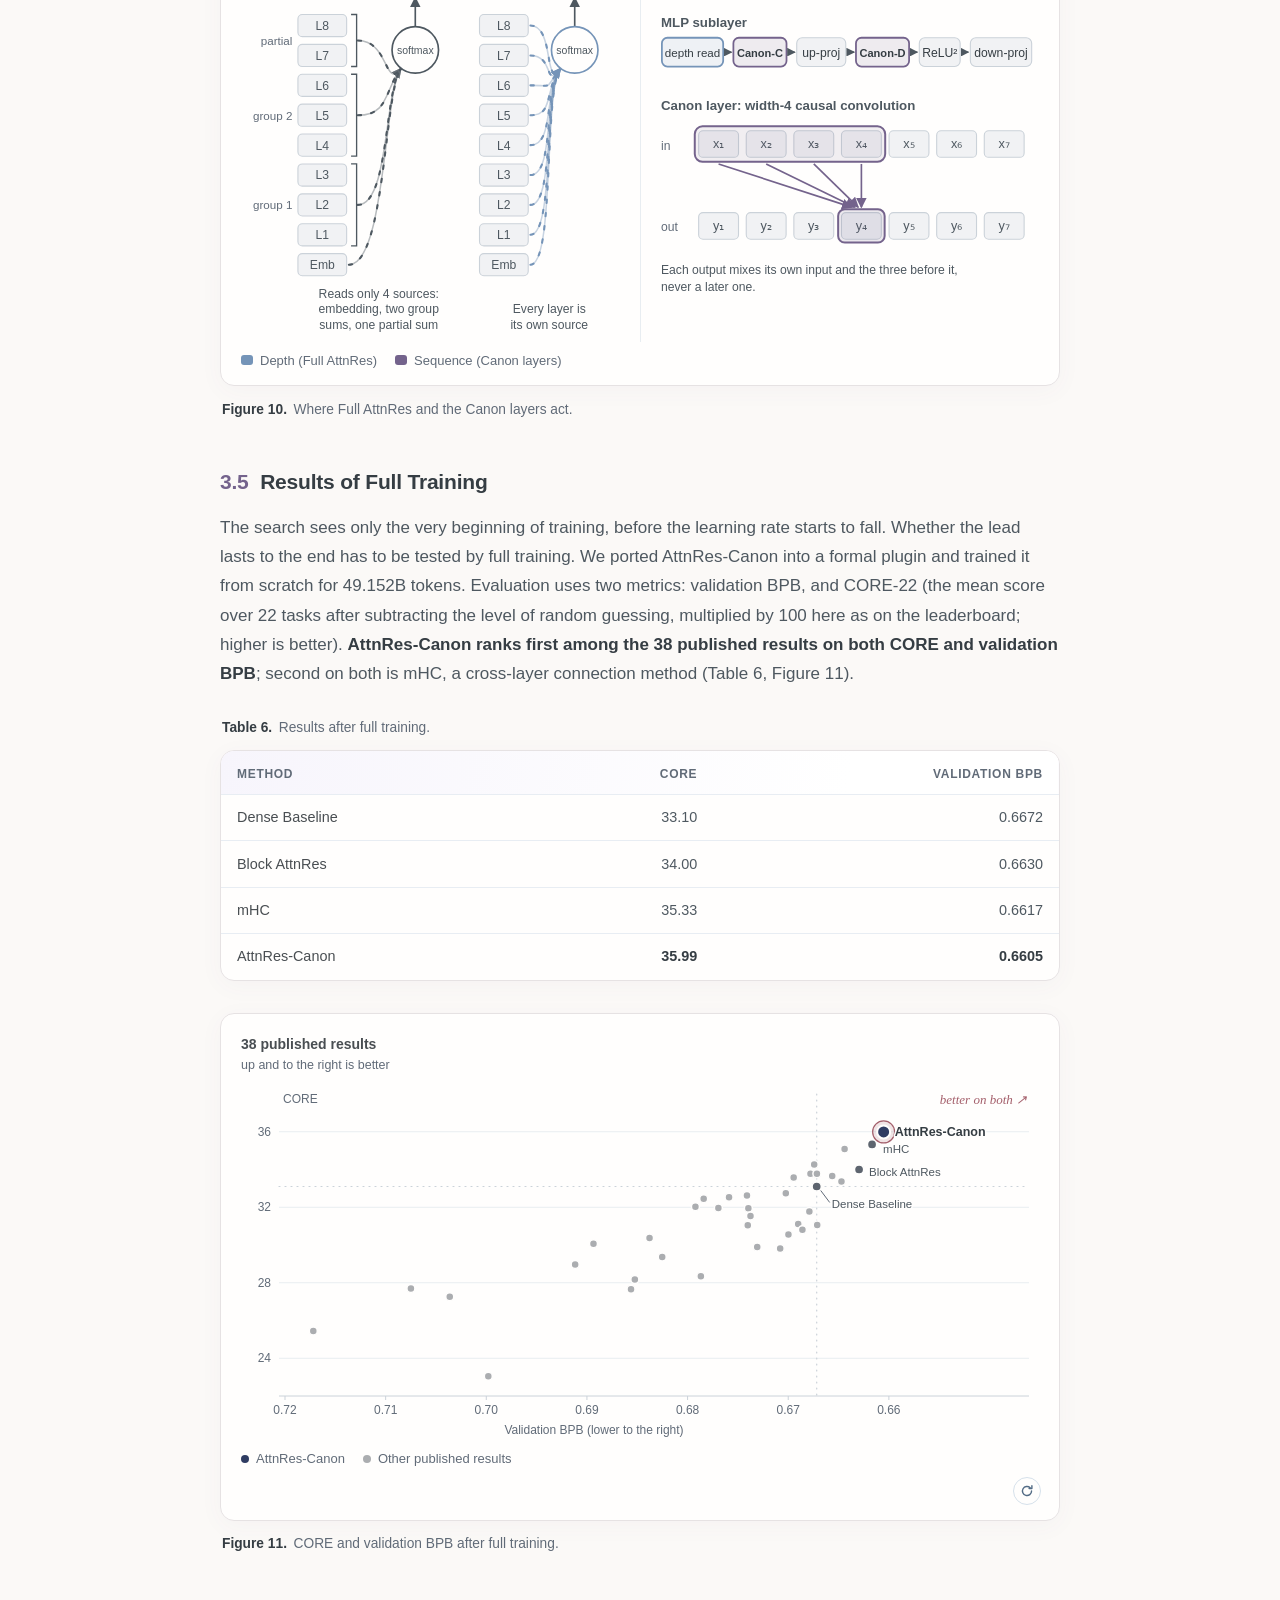
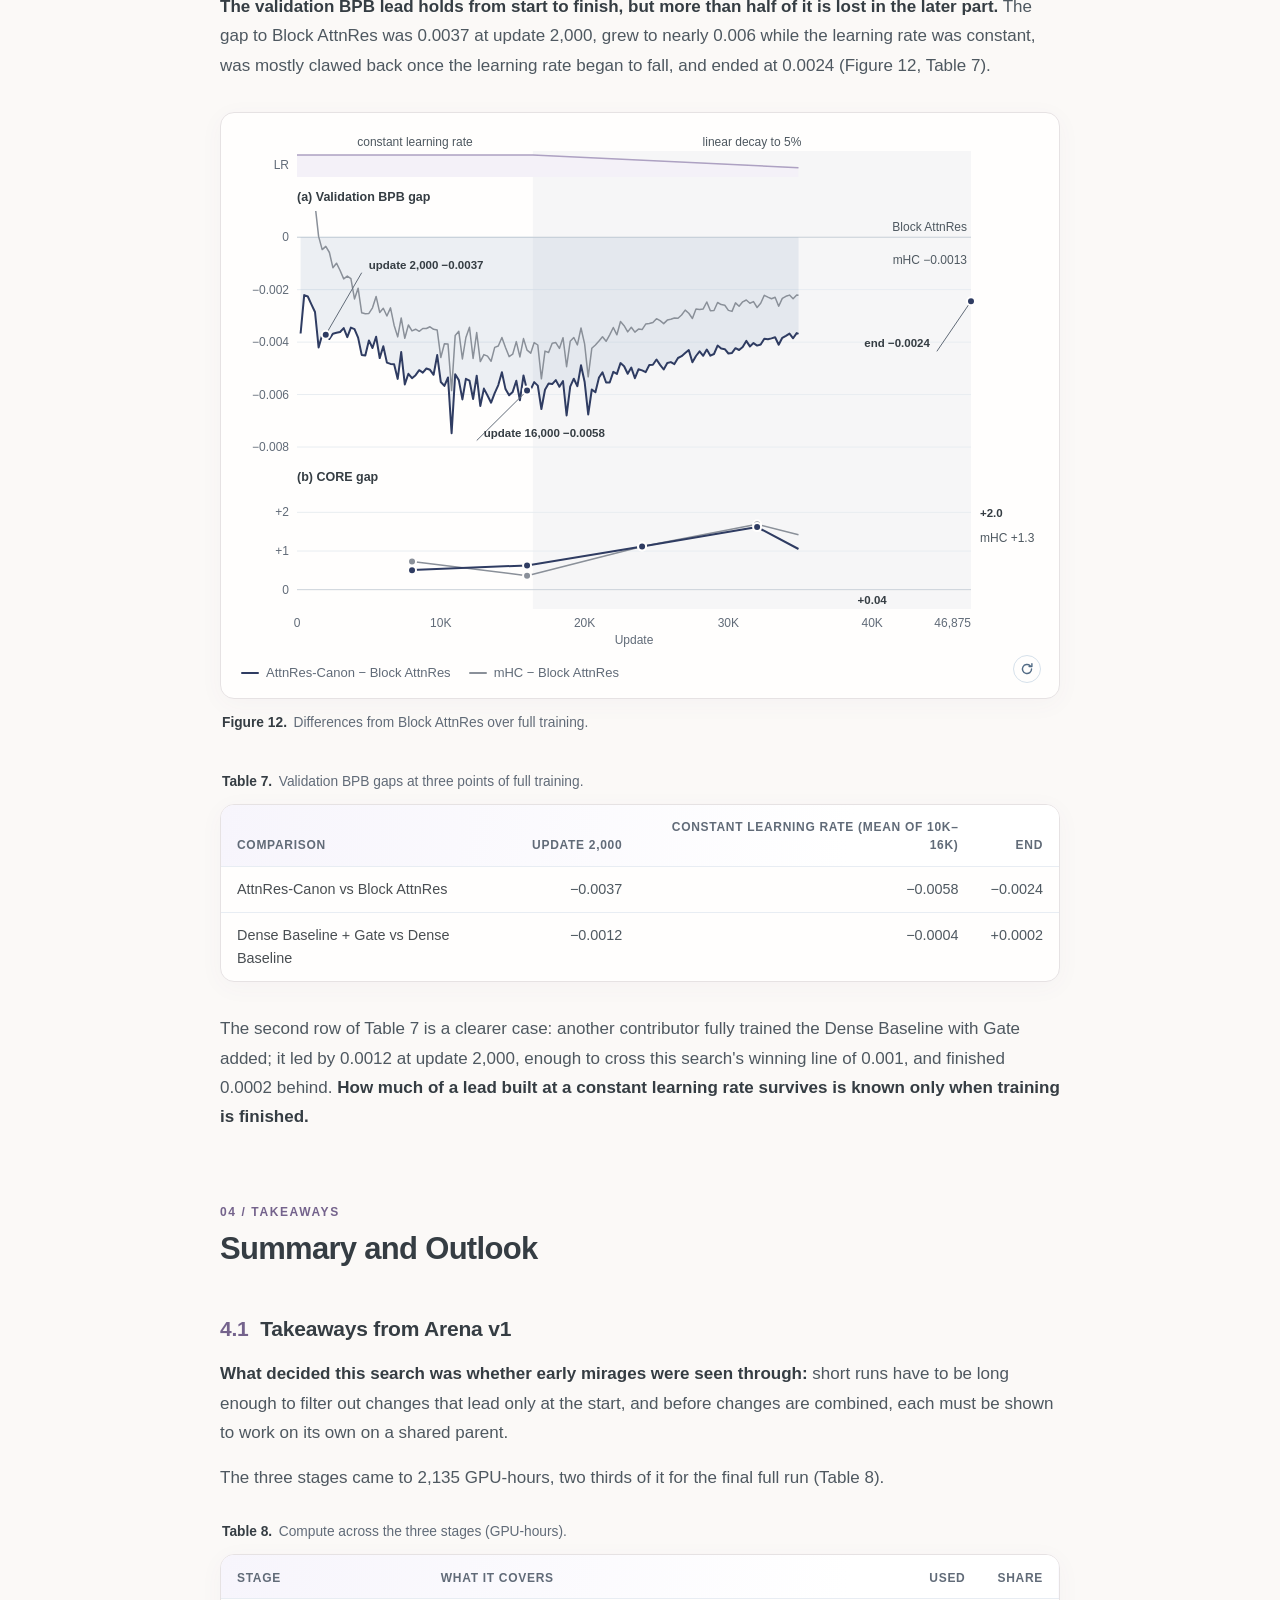
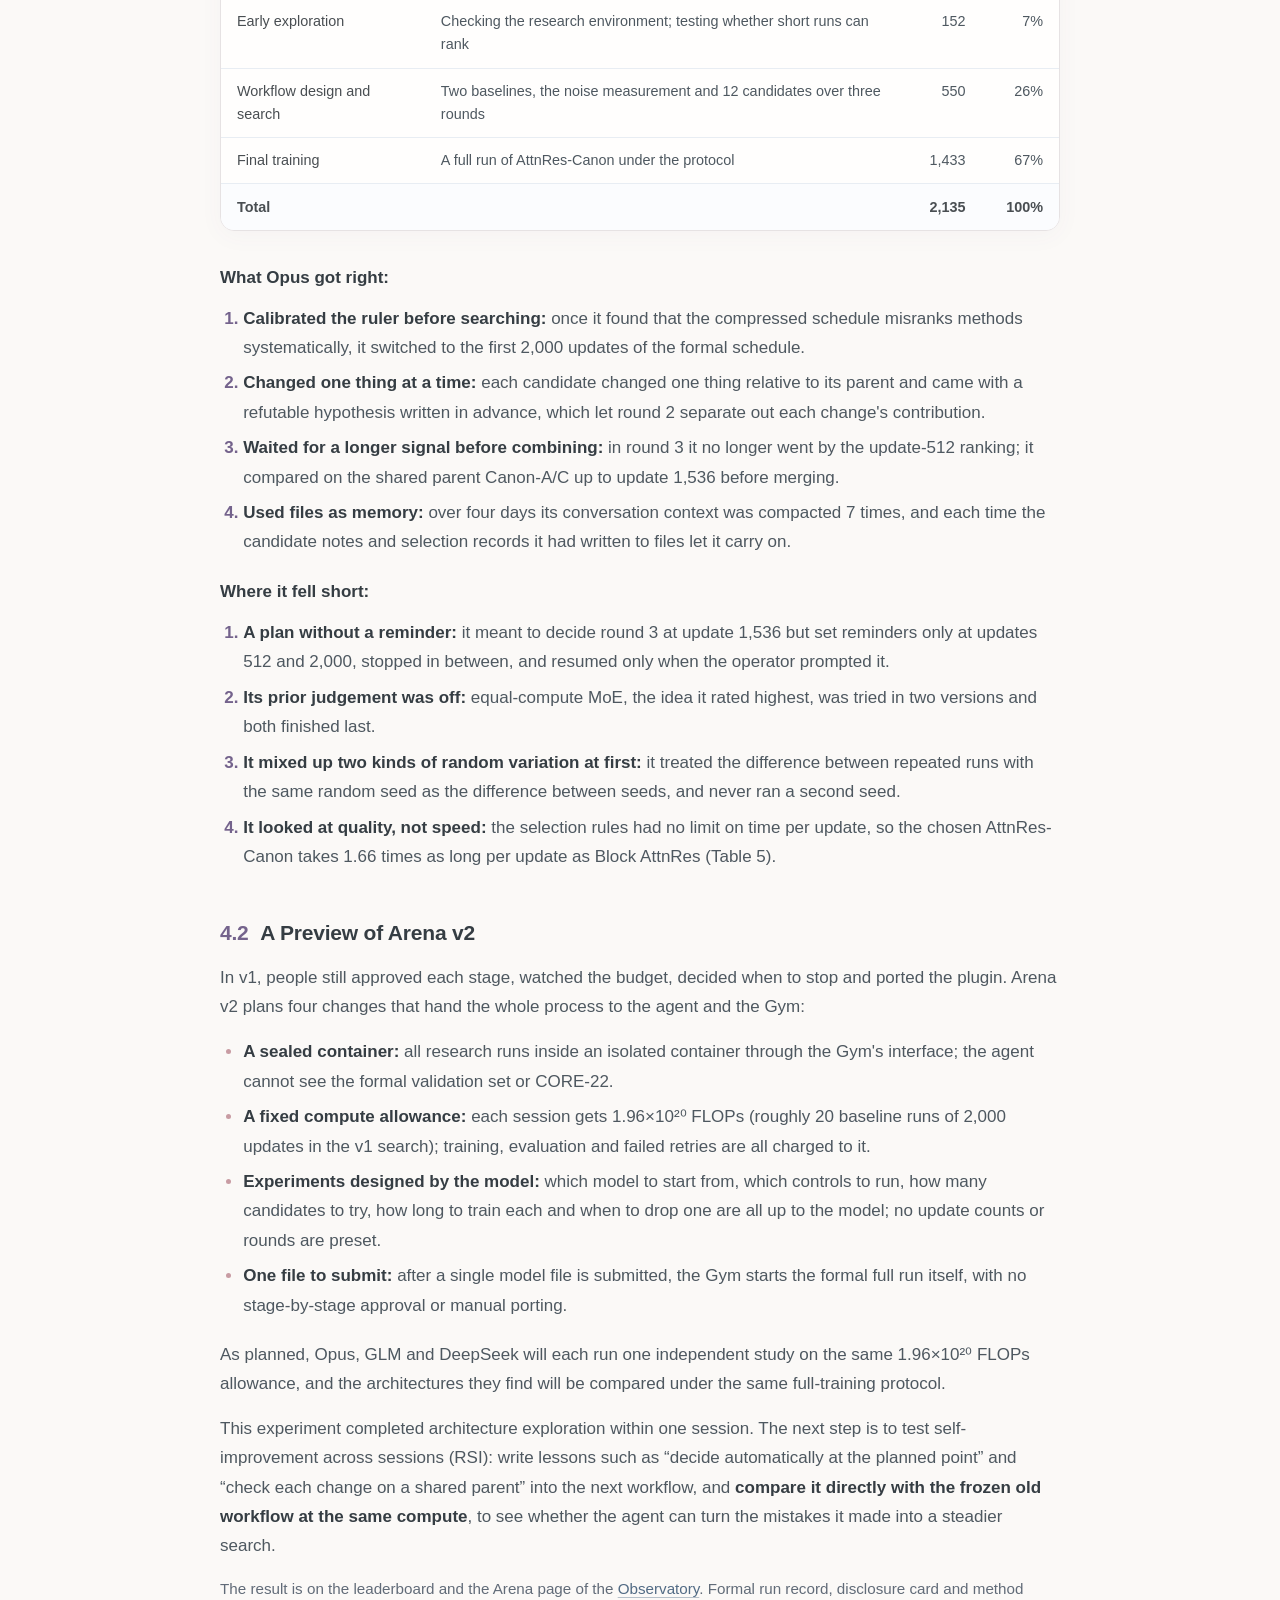
==== commit dee09ab4: "Add a button from the post to its research trace - Both pages of the AttnRes-Canon post get a "Trace" ====
--- a/attnres-canon/index.html
+++ b/attnres-canon/index.html
@@ -26,6 +26,7 @@
     <a class="header-link" href="https://interactive-active-ai.github.io/NextTransformer/">Observatory</a>
     <a class="header-link" href="https://interactive-active-ai.github.io/NextTransformer/docs/">Docs</a>
     <a class="repo-button" href="https://github.com/Interactive-Active-AI/NextTransformer" aria-label="NextTransformer on GitHub"><svg width="16" height="16" viewBox="0 0 16 16" aria-hidden="true" fill="currentColor"><path d="M8 0C3.58 0 0 3.58 0 8c0 3.54 2.29 6.53 5.47 7.59.4.07.55-.17.55-.38 0-.19-.01-.82-.01-1.49-2.01.37-2.53-.49-2.69-.94-.09-.23-.48-.94-.82-1.13-.28-.15-.68-.52-.01-.53.63-.01 1.08.58 1.23.82.72 1.21 1.87.87 2.33.66.07-.52.28-.87.51-1.07-1.78-.2-3.64-.89-3.64-3.95 0-.87.31-1.59.82-2.15-.08-.2-.36-1.02.08-2.12 0 0 .67-.21 2.2.82.64-.18 1.32-.27 2-.27.68 0 1.36.09 2 .27 1.53-1.04 2.2-.82 2.2-.82.44 1.1.16 1.92.08 2.12.51.56.82 1.27.82 2.15 0 3.07-1.87 3.75-3.65 3.95.29.25.54.73.54 1.48 0 1.07-.01 1.93-.01 2.2 0 .21.15.46.55.38A8.013 8.013 0 0016 8c0-4.42-3.58-8-8-8z"/></svg><span>GitHub</span></a>
+    <a class="trace-button" href="trace/" aria-label="Research trace: the session behind this post on a time axis" title="Research trace"><svg width="16" height="16" viewBox="0 0 16 16" aria-hidden="true" fill="none" stroke="currentColor" stroke-width="1.9" stroke-linecap="round"><path d="M2.5 4h5.5M5.5 8h6.5M9.5 12h4"/></svg><span>Trace</span></a>
     <a class="pill" href="zh/" hreflang="zh-CN" lang="zh-CN">中文</a>
     <button id="theme-toggle" class="pill" type="button" aria-label="Switch between light and dark theme">Dark</button>
   </nav>
@@ -54,7 +55,7 @@
   <header class="post-head">
     <p class="eyebrow">NextTransformer Blog / Arena v1</p>
     <h1>How Opus Found AttnRes-Canon<span class="sr">: </span><em>The Discovery Trace of an Architecture Search</em></h1>
-    <p class="post-meta"><span>Yi Ge</span><span>November 2026</span><span>About 10 min read</span></p>
+    <p class="post-meta"><span>Yi Ge</span><span>November 2026</span><span>About 10 min read</span><a class="trace-button meta-trace" href="trace/"><svg width="16" height="16" viewBox="0 0 16 16" aria-hidden="true" fill="none" stroke="currentColor" stroke-width="1.9" stroke-linecap="round"><path d="M2.5 4h5.5M5.5 8h6.5M9.5 12h4"/></svg><span>Research trace</span></a></p>
   </header>
 
   <div class="abstract">
--- a/attnres-canon/styles.css
+++ b/attnres-canon/styles.css
@@ -161,7 +161,17 @@
   border-radius: 999px; padding: 5px 13px; cursor: pointer; transition: background 0.2s, color 0.2s, border-color 0.2s;
 }
 a.pill:hover, button.pill:hover { background: var(--blue-soft); border-color: var(--blue-line); color: var(--blue); }
-.pill:focus-visible, .repo-button:focus-visible, .header-link:focus-visible { outline: 2px solid var(--blue); outline-offset: 3px; }
+.pill:focus-visible, .repo-button:focus-visible, .header-link:focus-visible, .trace-button:focus-visible { outline: 2px solid var(--blue); outline-offset: 3px; }
+/* The way into the post's research trace: three staggered bars, as on its time axis. On wide screens it sits in the top
+   bar; on narrow ones, where the bar has no room, the same button sits in the title card's meta row instead. */
+.trace-button {
+  display: inline-flex; align-items: center; gap: 6px; height: 34px; padding: 0 13px; border: 1px solid var(--purple-line); border-radius: 999px;
+  background: var(--purple-soft); color: var(--purple); font-size: 13px; font-weight: 600; white-space: nowrap; transition: background 0.2s, border-color 0.2s;
+}
+.trace-button:hover { background: color-mix(in srgb, var(--purple) 14%, var(--surface)); border-color: var(--purple); color: var(--purple); }
+.trace-button svg { flex: none; }
+.post-meta .meta-trace { display: none; text-decoration: none; }
+.post-meta .meta-trace span { color: inherit; font-weight: 600; }
 
 /* Page frame: one centered column on the paper, with a section rail in the left margin on wide screens. */
 .page { display: grid; grid-template-columns: minmax(0, 920px); justify-content: center; padding: 0 24px; }
@@ -356,6 +366,16 @@
 
 @media (max-width: 1100px) {
   .iaai-brand > span { display: none; }
+}
+/* The trace button: icon only just above the width where the IAAI lockup gets its full name; below 960px the top bar
+   has no room for it, and the button in the title card takes over. */
+@media (min-width: 1101px) and (max-width: 1150px) {
+  .topbar .trace-button { width: 34px; padding: 0; justify-content: center; }
+  .topbar .trace-button span { display: none; }
+}
+@media (max-width: 960px) {
+  .topbar .trace-button { display: none; }
+  .post-meta .meta-trace { display: inline-flex; height: 30px; padding: 0 12px; }
 }
 @media (max-width: 760px) {
   body { font-size: 16px; }
